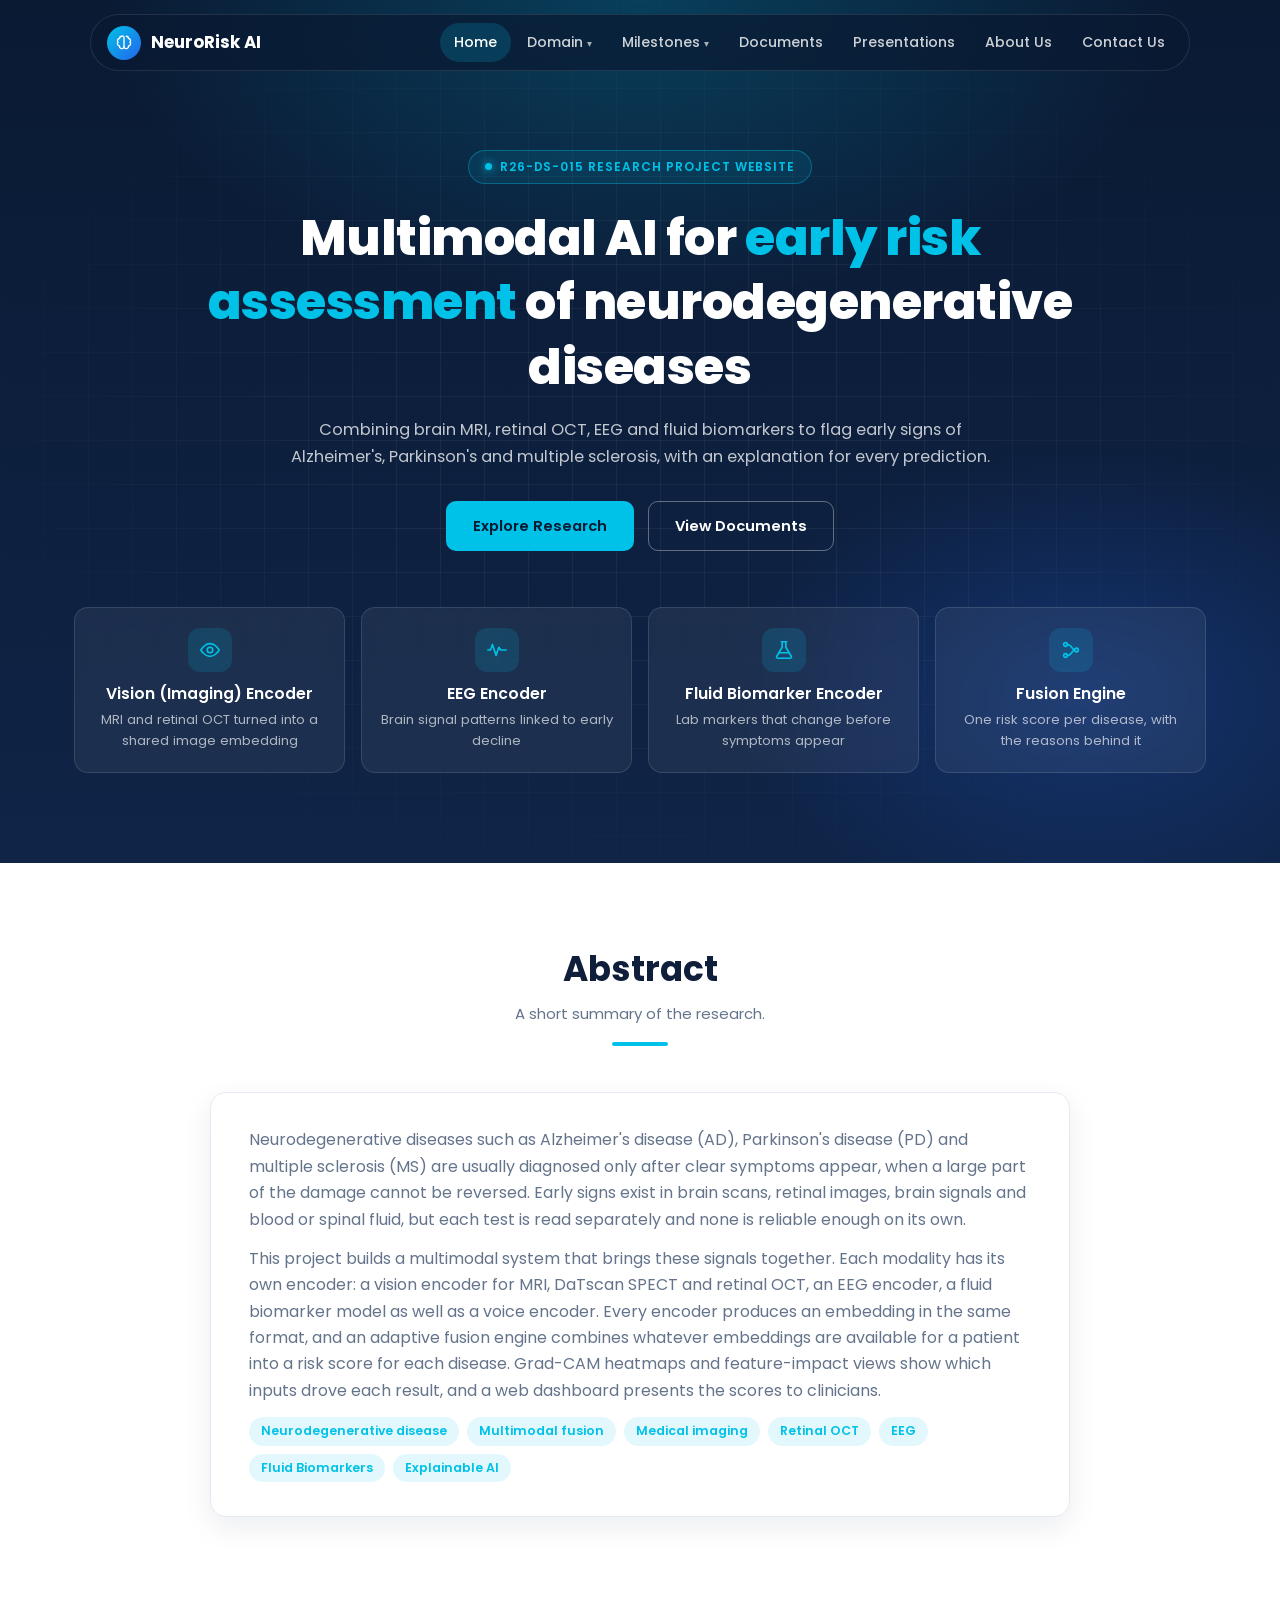
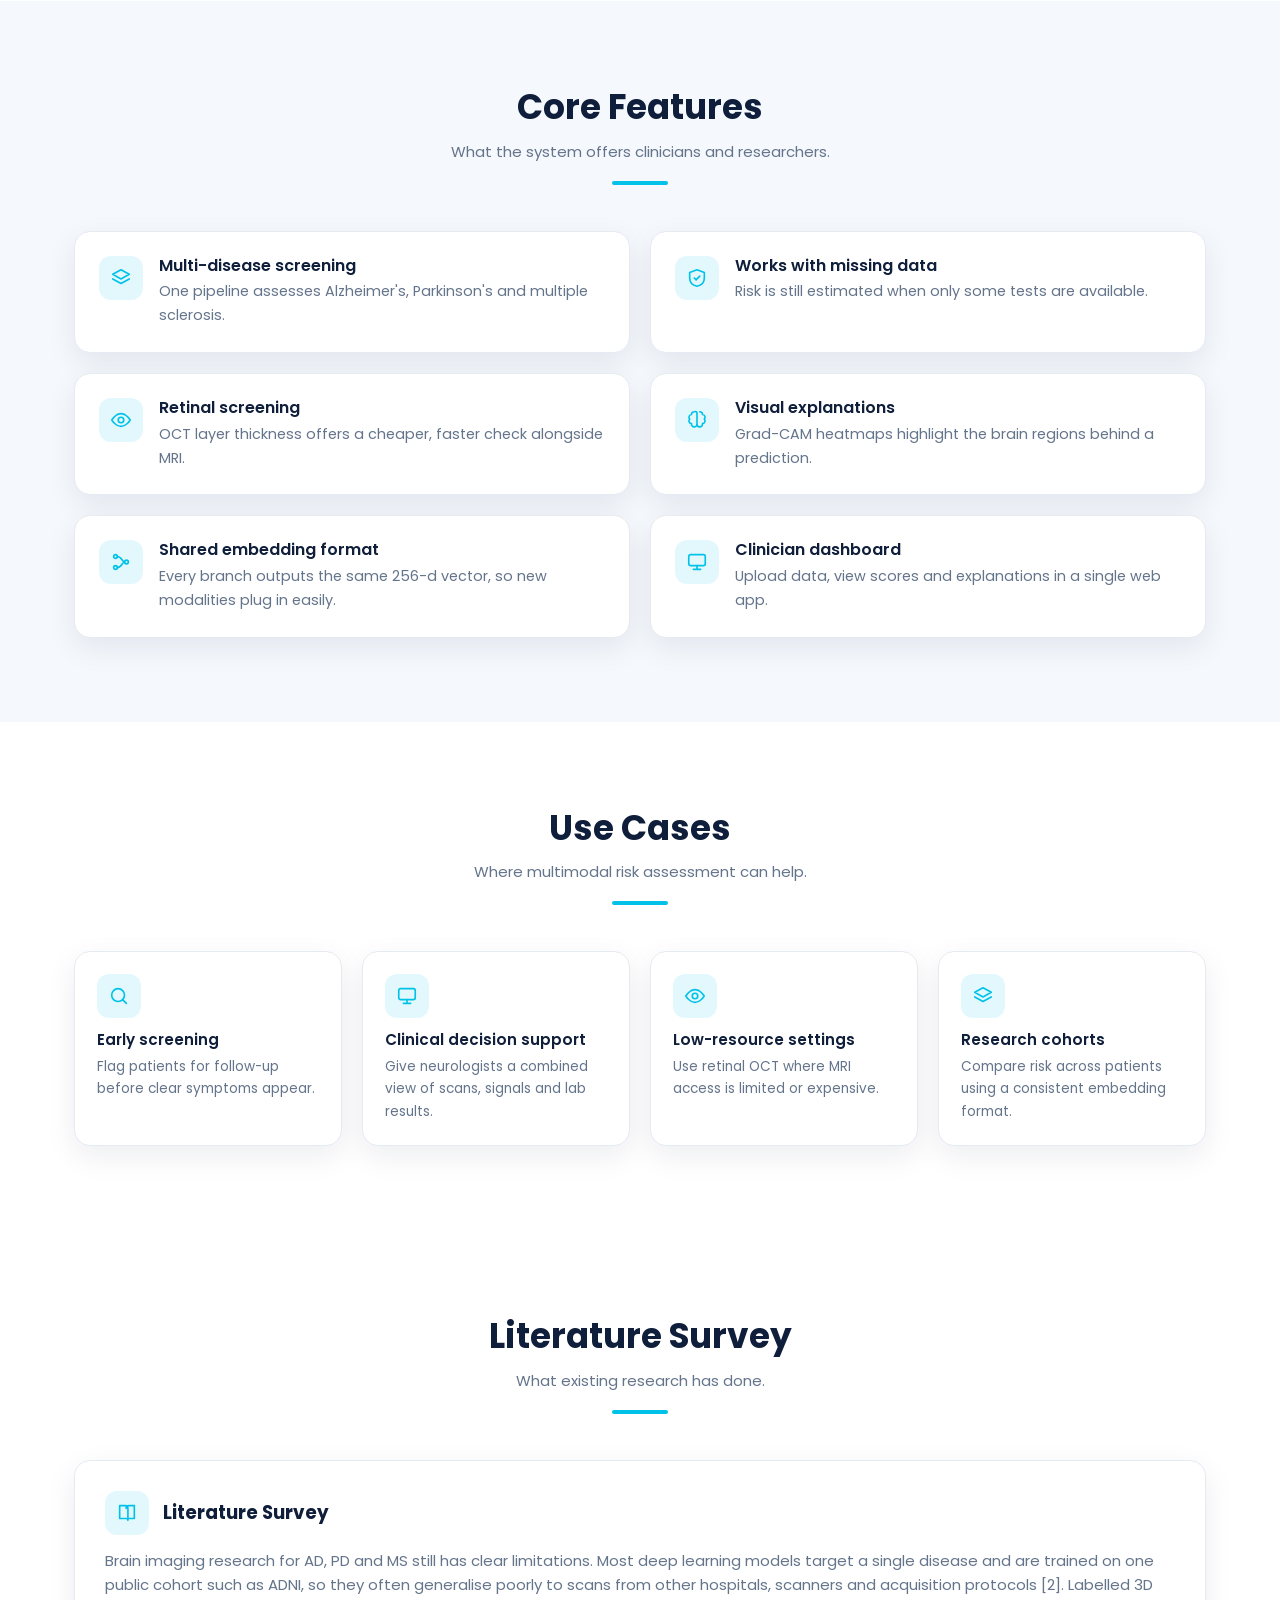
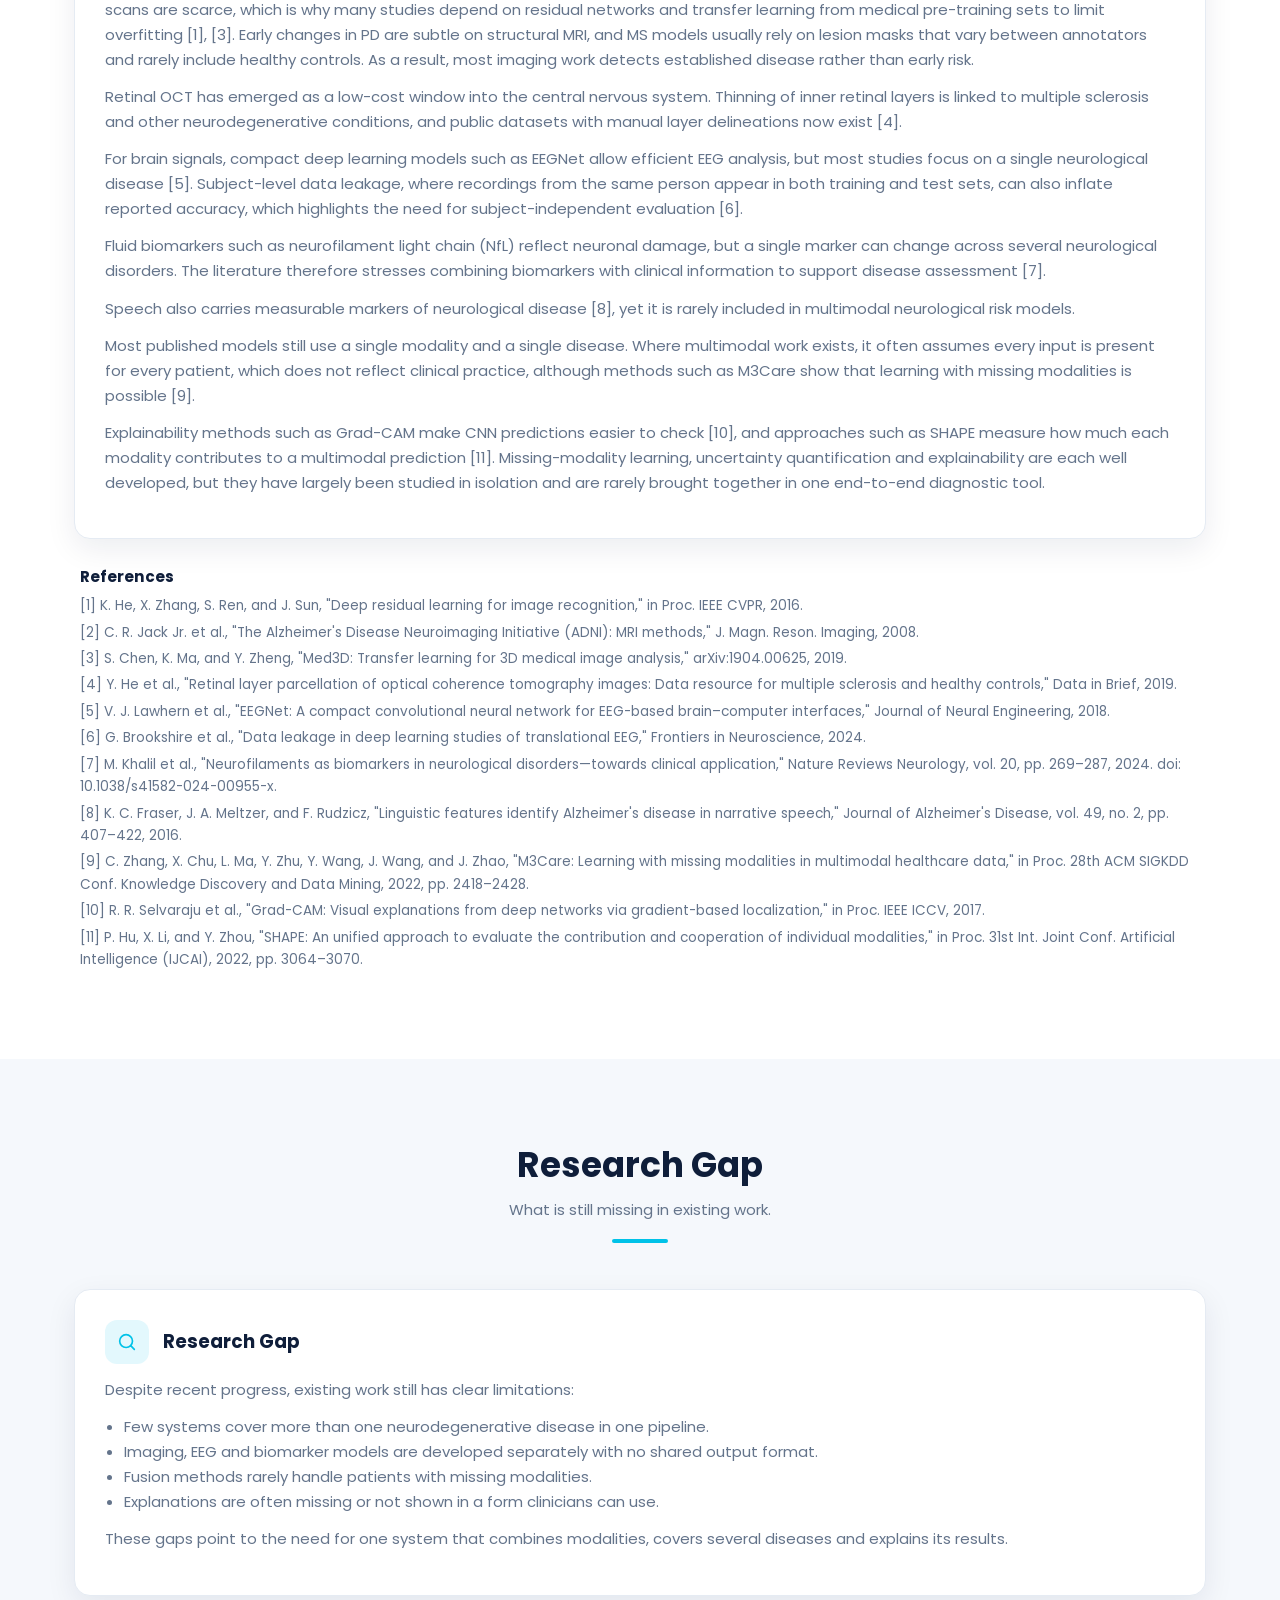
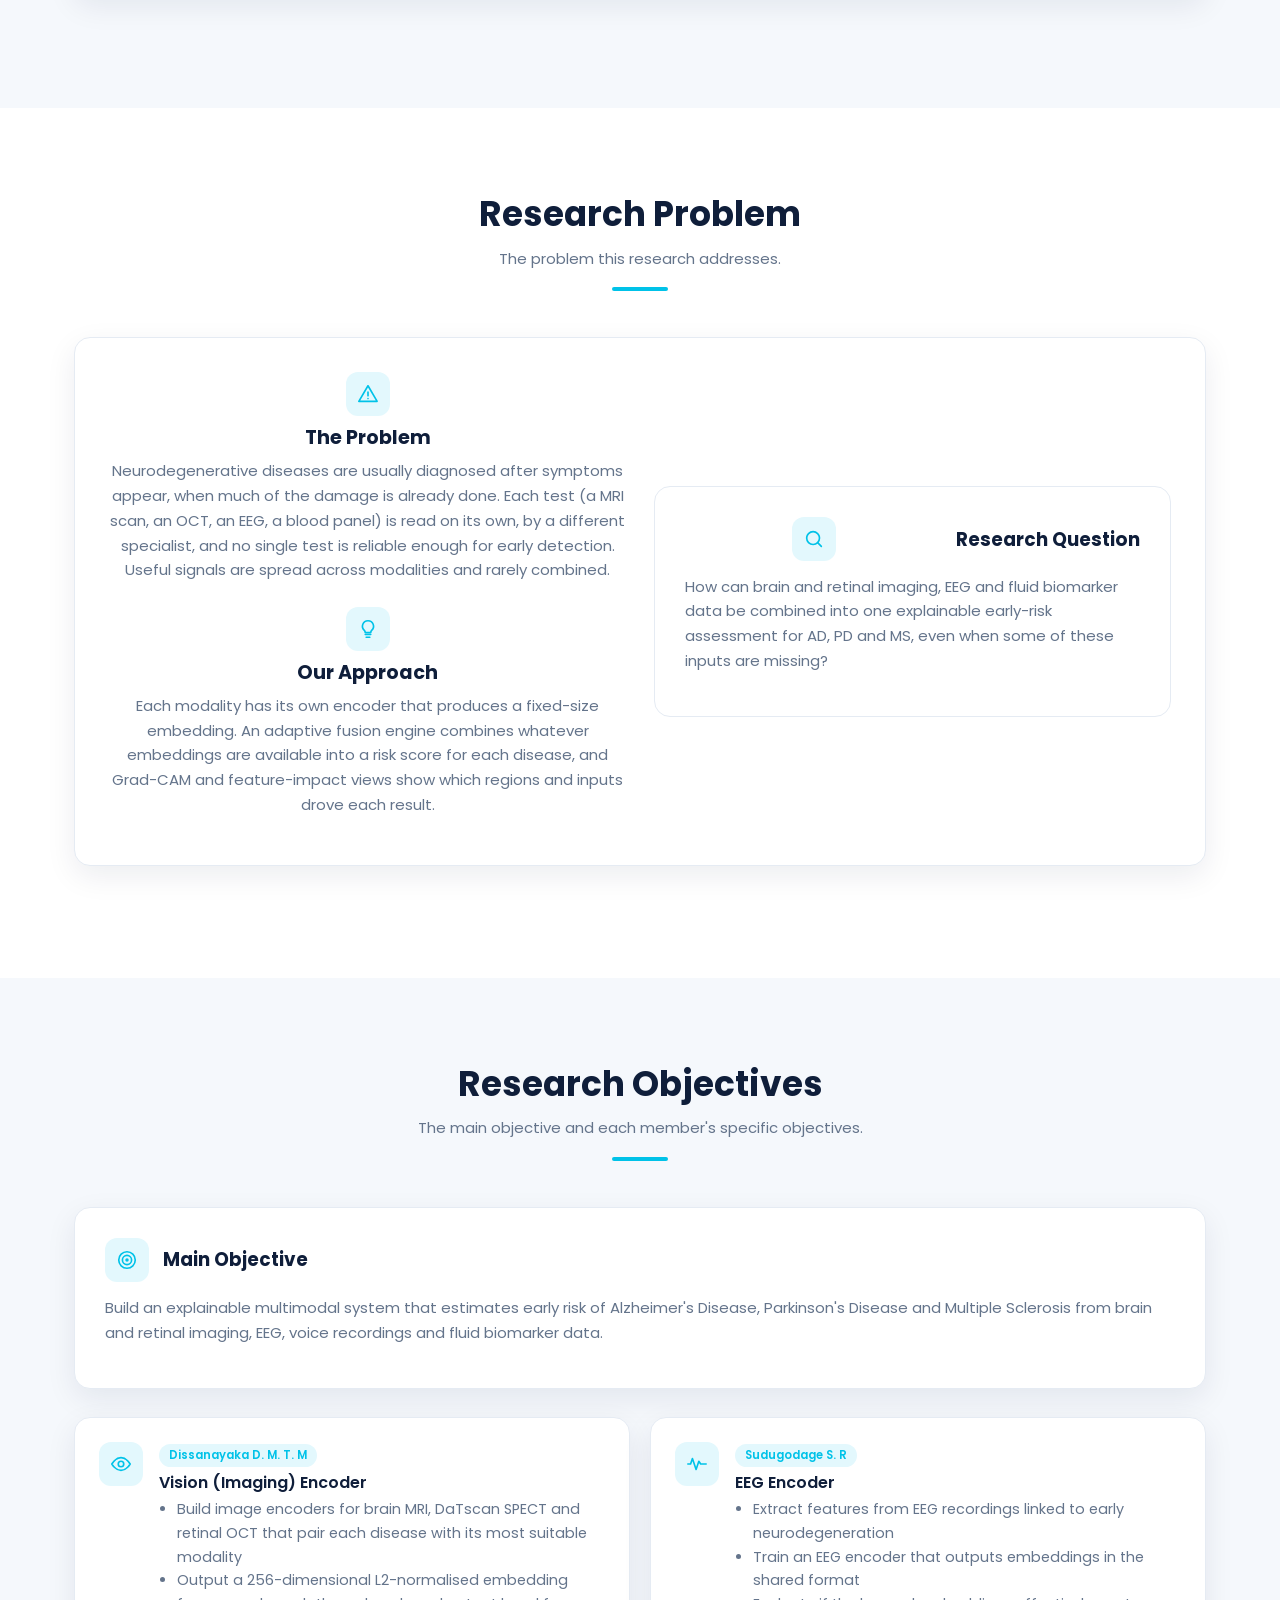
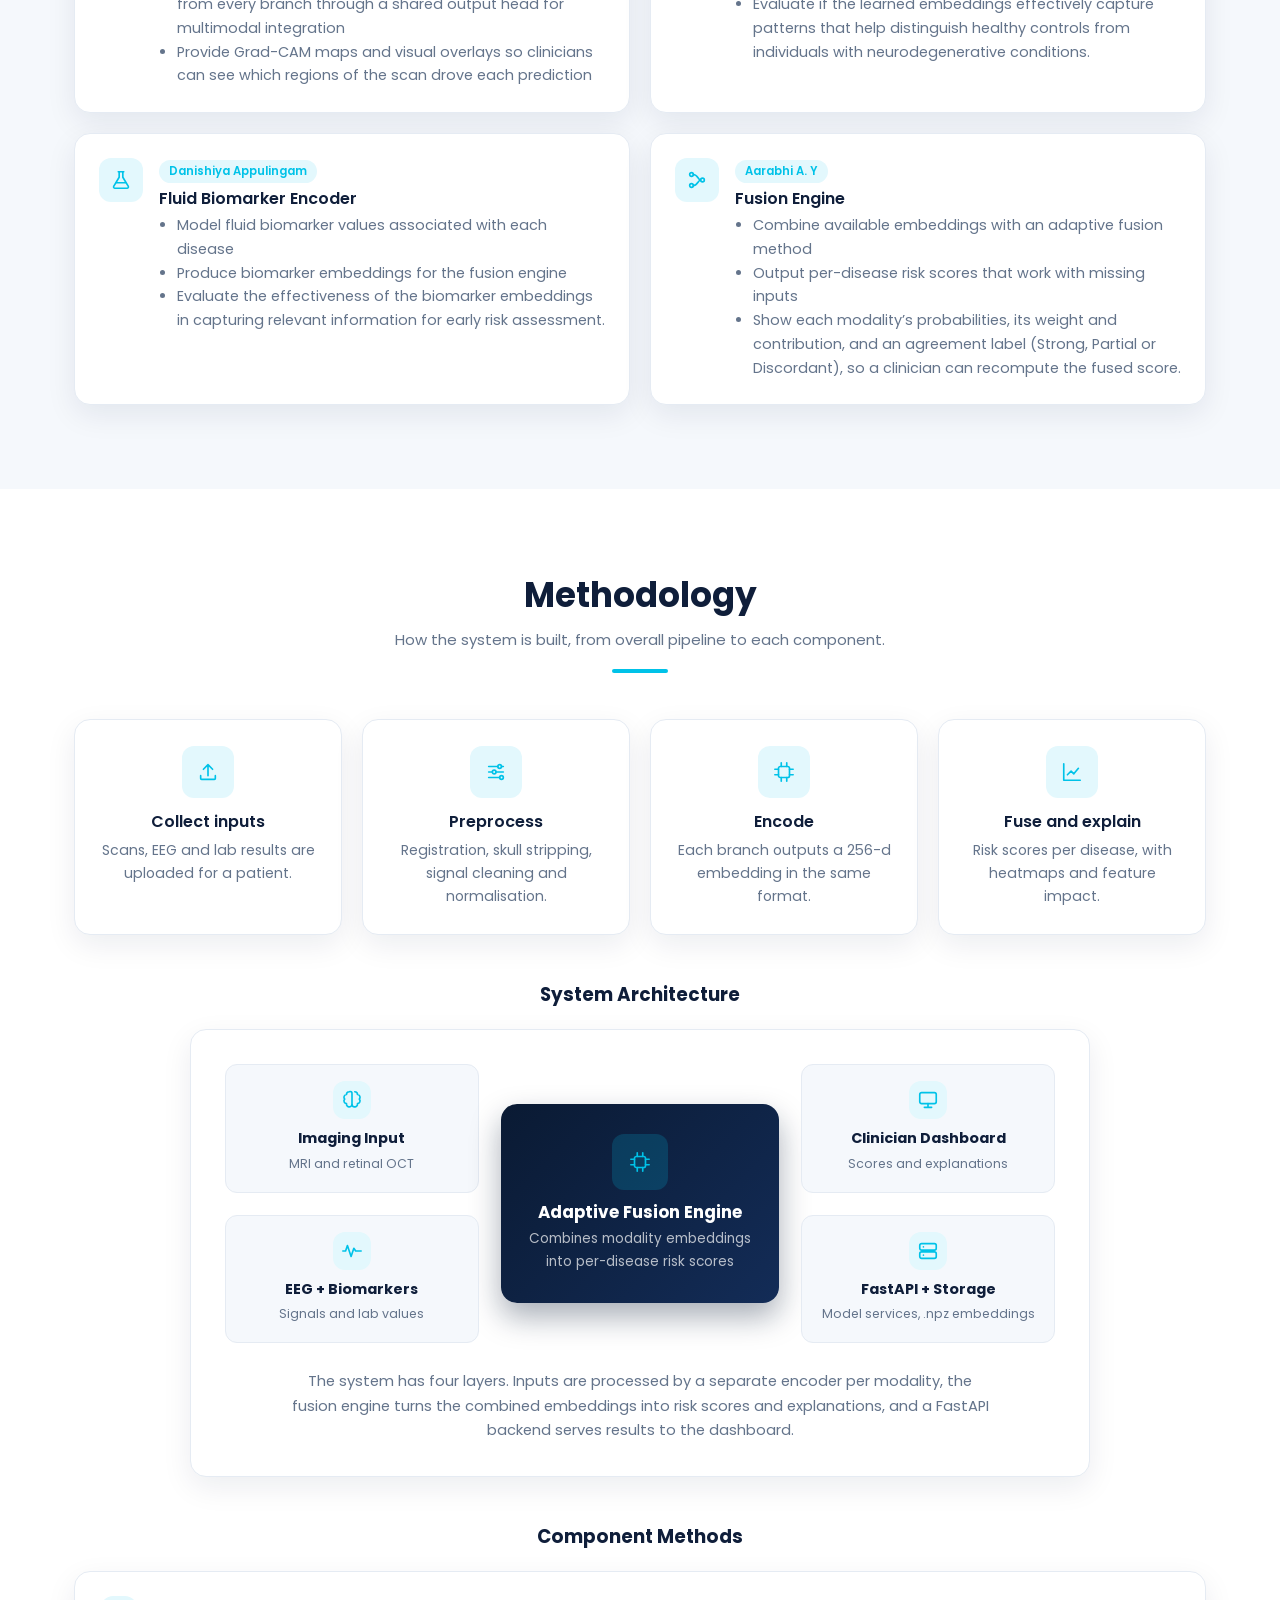
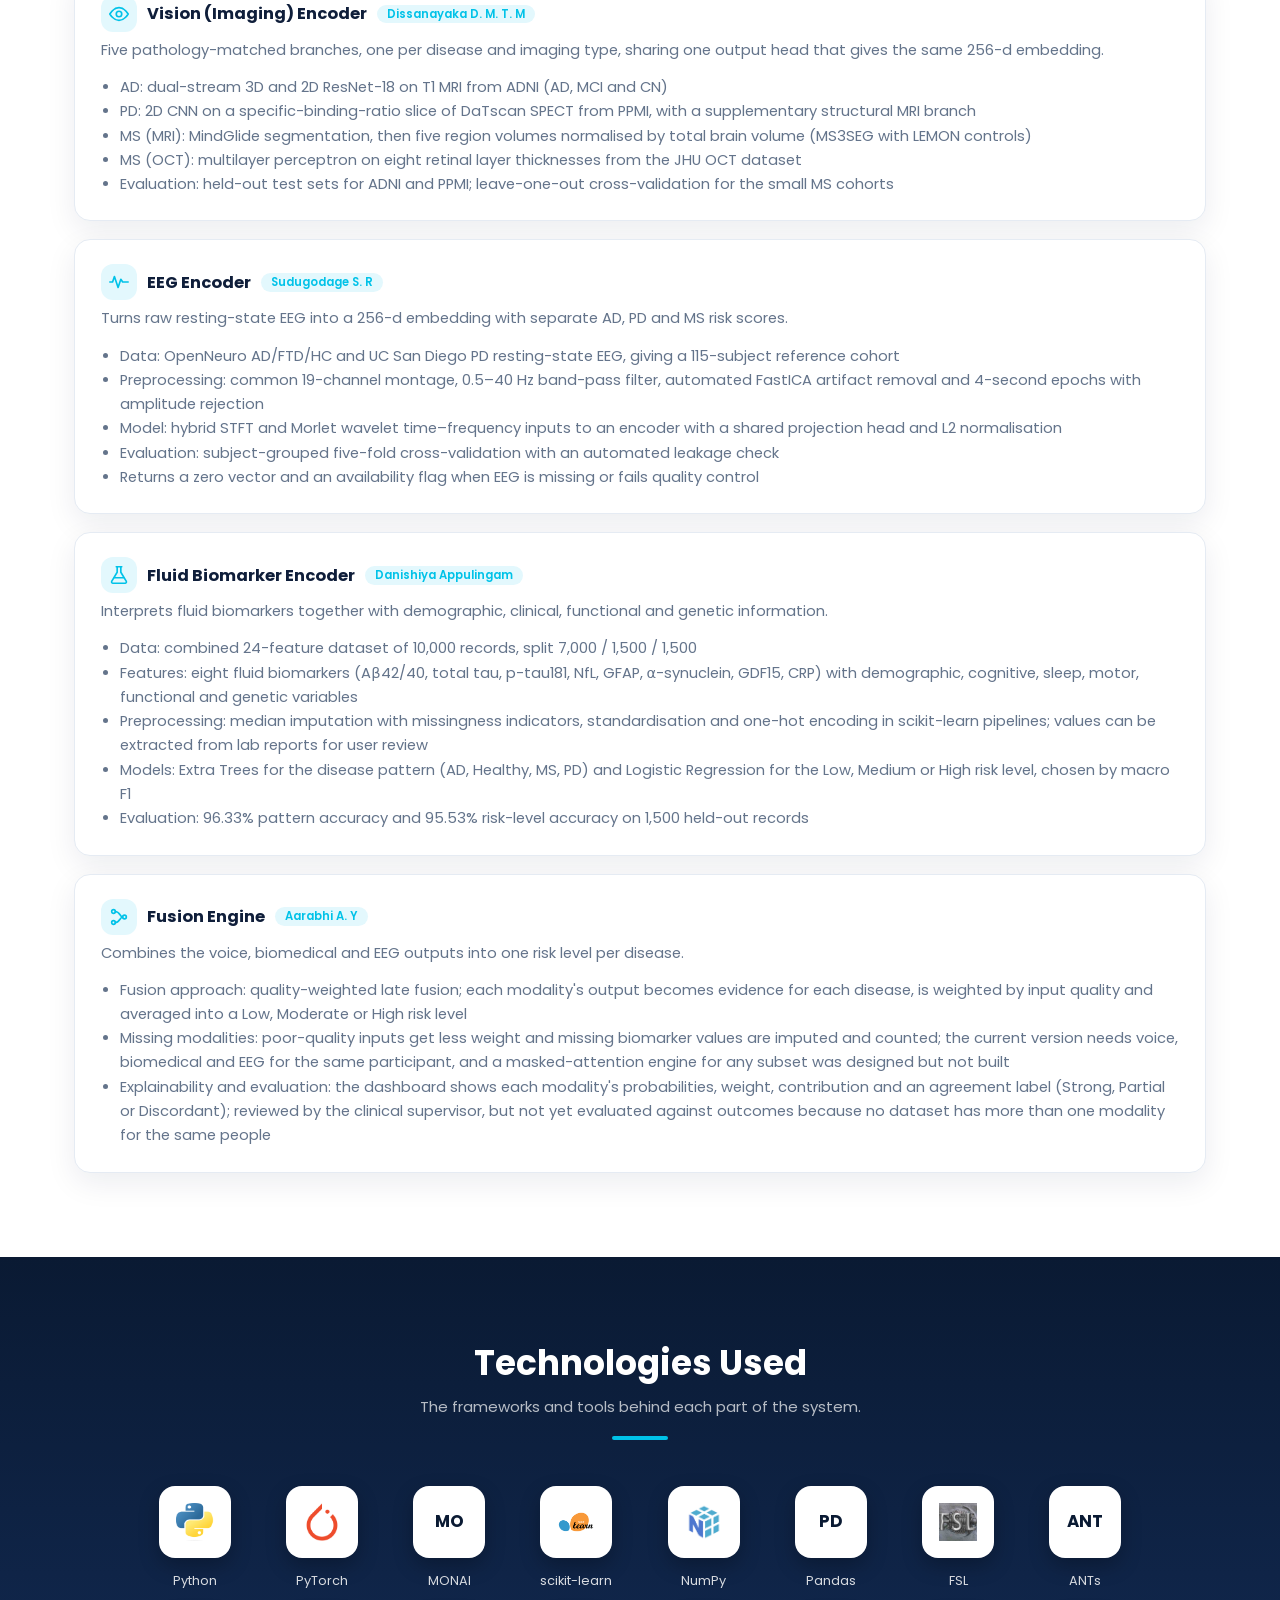
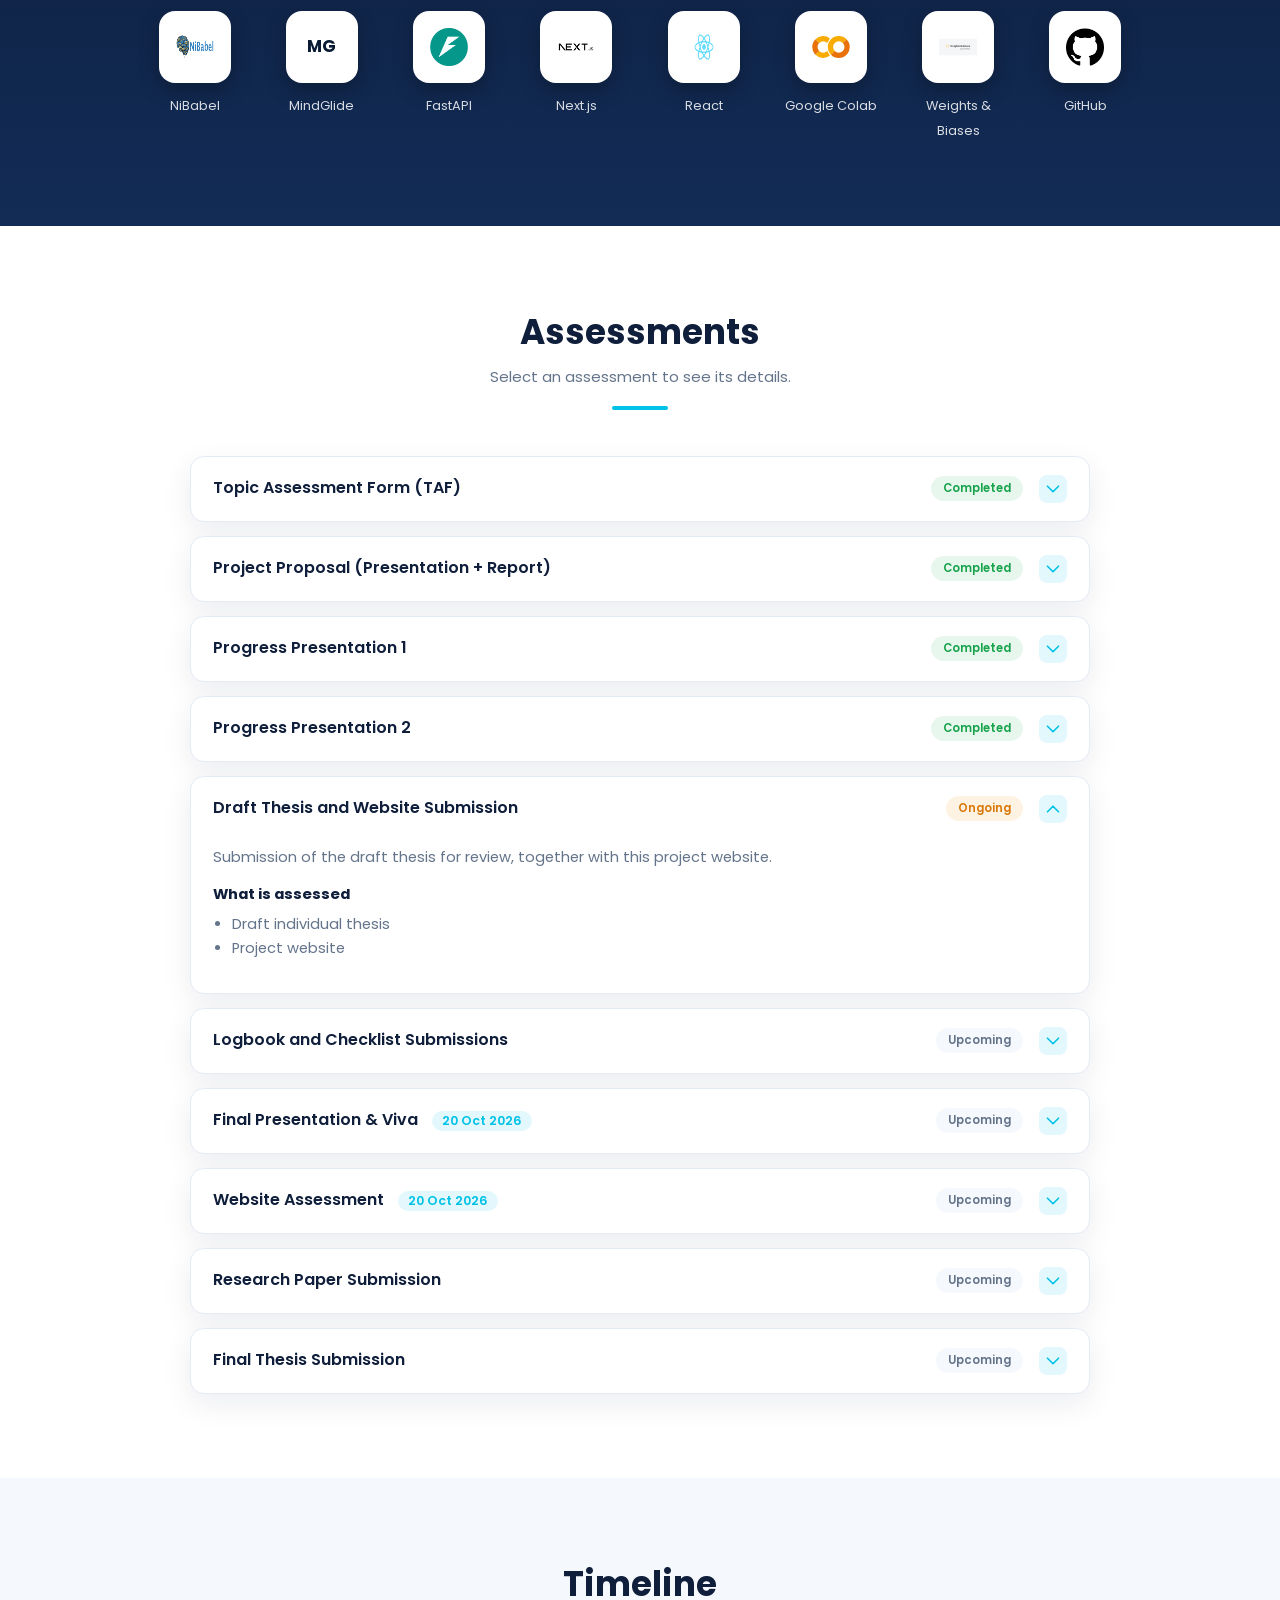
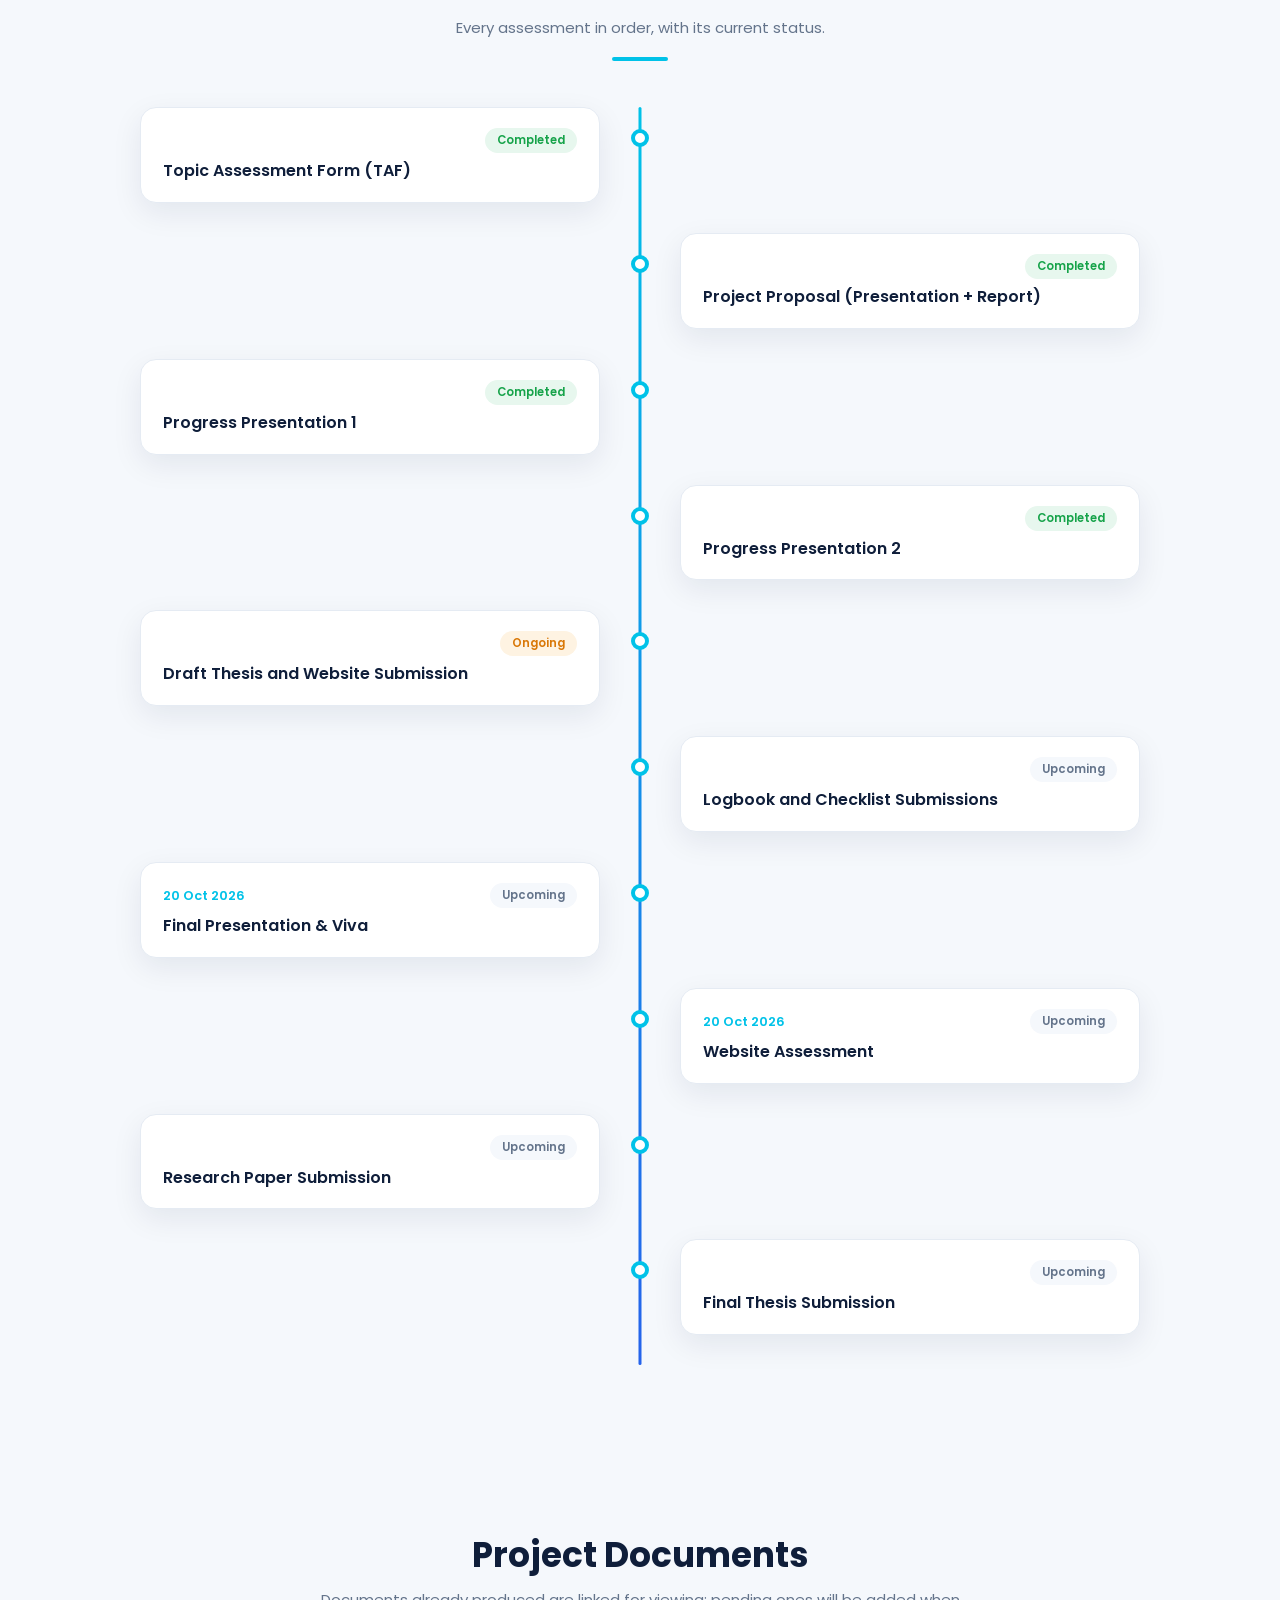
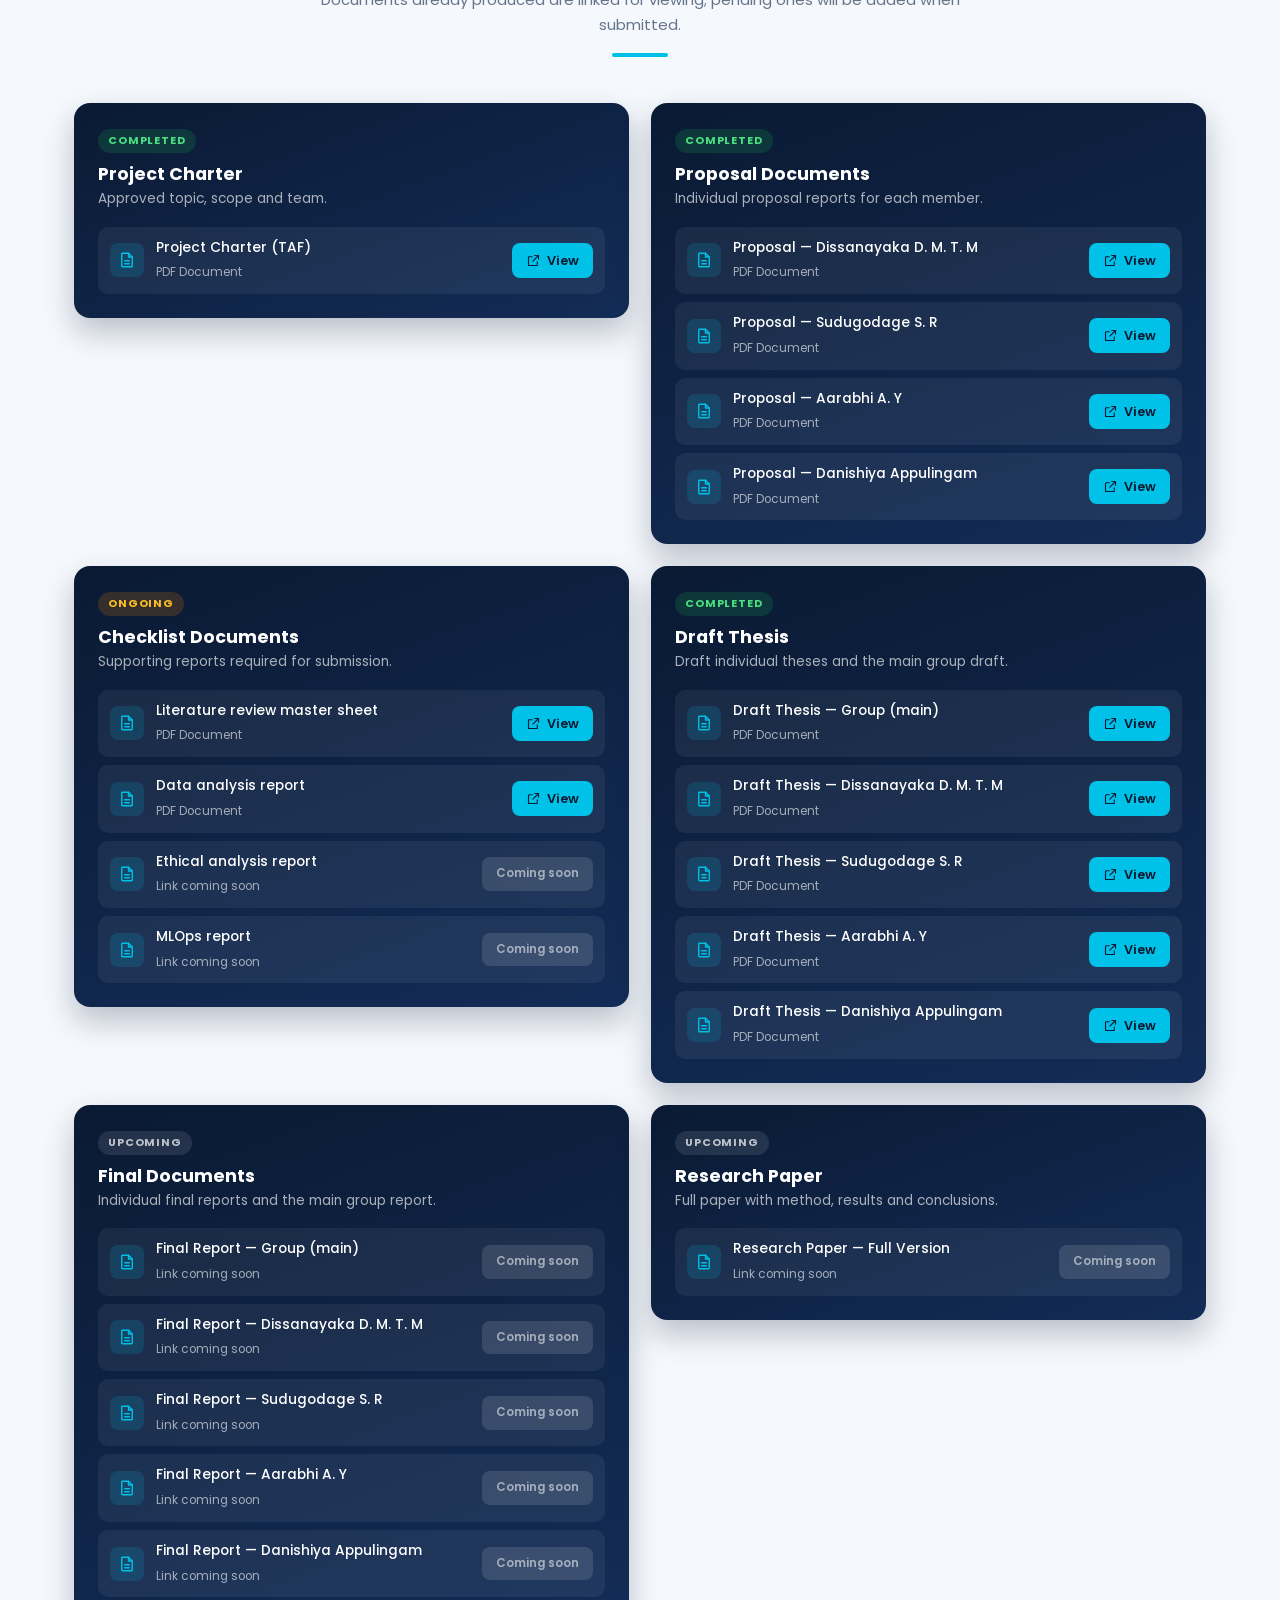
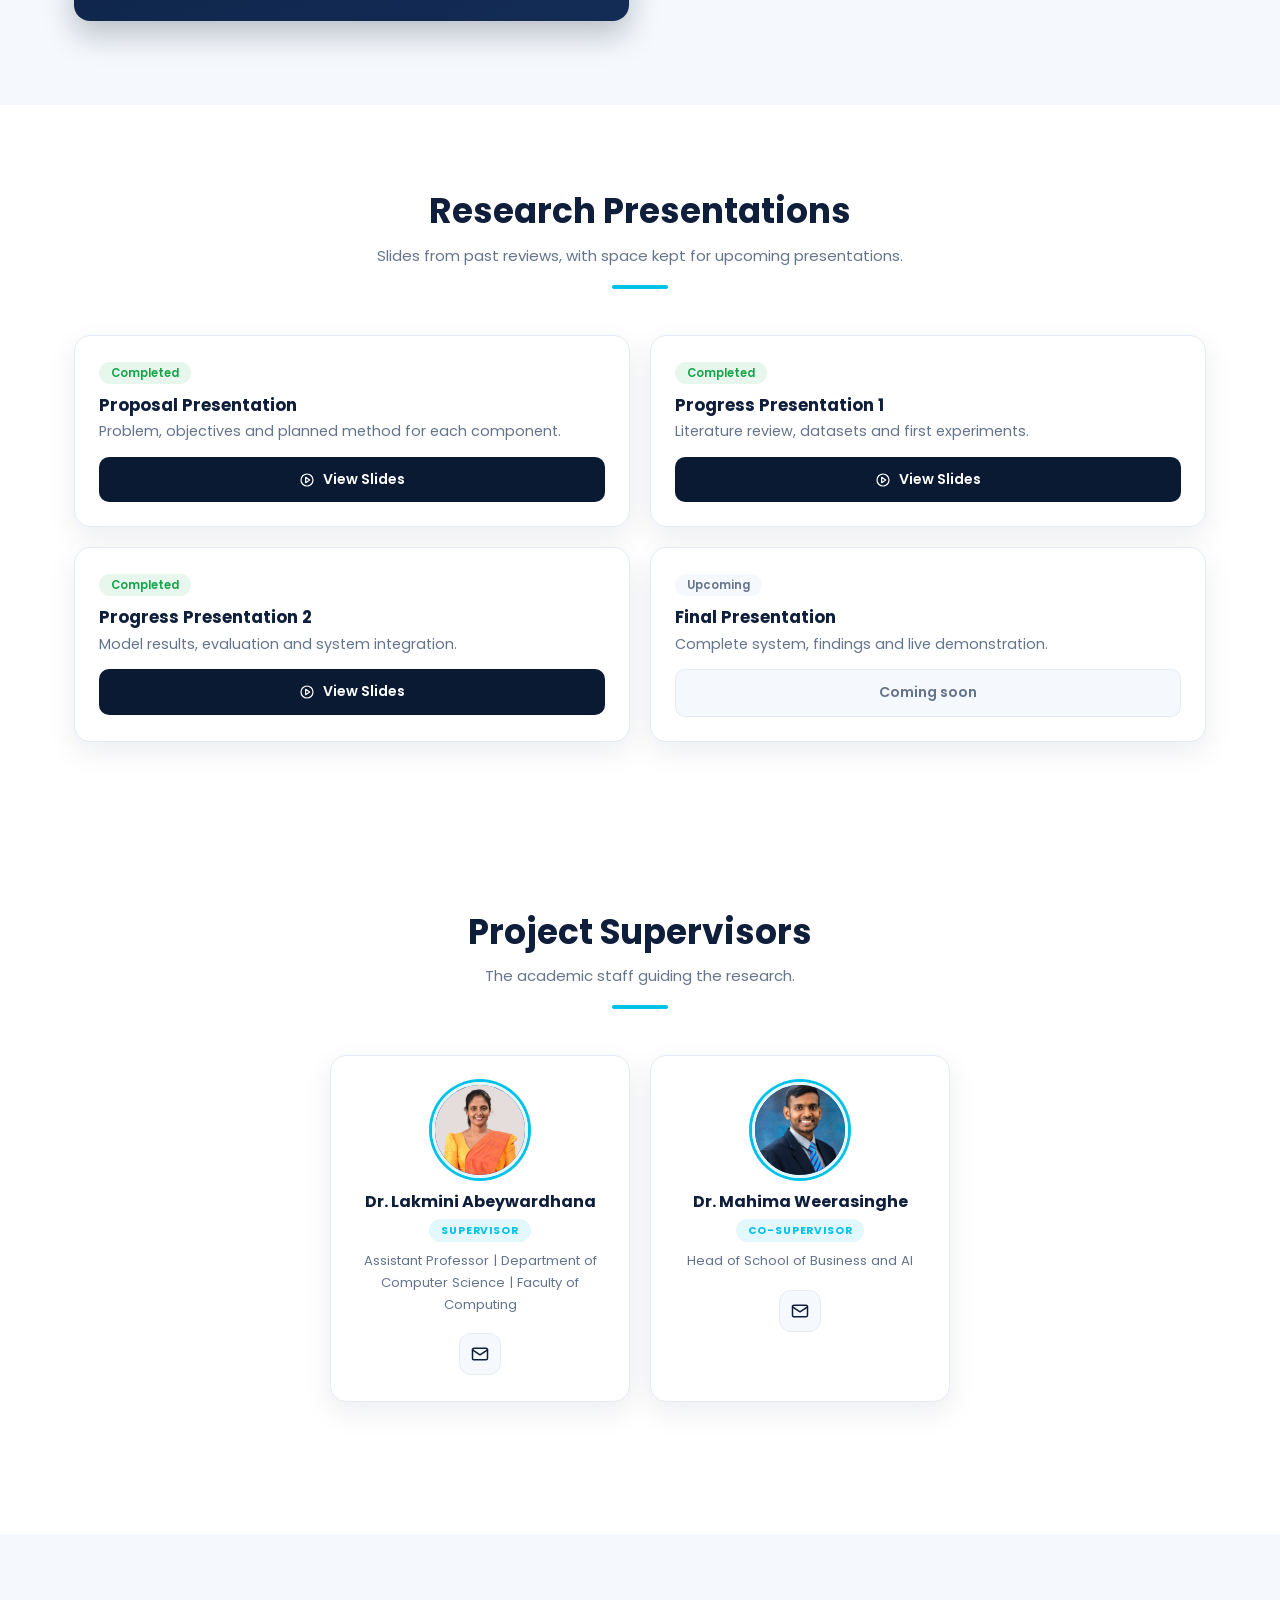
==== index.html @ 67d395d0 "NeuroRisk AI research website" ====
<!DOCTYPE html>
<html lang="en">
<head>
<meta charset="UTF-8">
<meta name="viewport" content="width=device-width, initial-scale=1, viewport-fit=cover">
<meta name="description" content="Multimodal AI for early risk assessment of neurodegenerative diseases — R26-DS-015 research project.">
<title>Home | NeuroRisk AI — R26-DS-015</title>
<link rel="preconnect" href="https://fonts.googleapis.com">
<link rel="preconnect" href="https://fonts.gstatic.com" crossorigin>
<link href="https://fonts.googleapis.com/css2?family=Poppins:wght@400;500;600;700;800&display=swap" rel="stylesheet">
<link rel="stylesheet" href="css/style.css">
</head>
<body>
<header class="nav"><div class="bar">
  <a class="logo" href="index.html"><span class="logo-badge"><svg class="ico" viewBox="0 0 24 24" aria-hidden="true"><path d="M9 3a3 3 0 0 0-3 3 3 3 0 0 0-2 5 3 3 0 0 0 2 5 3 3 0 0 0 6 1V5a2 2 0 0 0-3-2z"/><path d="M15 3a3 3 0 0 1 3 3 3 3 0 0 1 2 5 3 3 0 0 1-2 5 3 3 0 0 1-6 1"/></svg></span><span>NeuroRisk AI</span></a>
  <input type="checkbox" id="navToggle" aria-label="Toggle menu"><label for="navToggle" class="menu-btn">Menu</label>
  <ul id="navList"><li><a href="index.html" class="active" aria-current="page">Home</a></li><li class="has-dd"><a href="domain.html" aria-haspopup="true">Domain<span class="caret">▾</span></a><ul class="dropdown" aria-label="Domain"><li><a href="domain.html#literature">Literature Survey</a></li><li><a href="domain.html#gap">Research Gap</a></li><li><a href="domain.html#problem">Research Problem</a></li><li><a href="domain.html#objectives">Research Objectives</a></li><li><a href="domain.html#methodology">Methodology</a></li><li><a href="domain.html#technologies">Technologies Used</a></li></ul></li><li class="has-dd"><a href="milestones.html" aria-haspopup="true">Milestones<span class="caret">▾</span></a><ul class="dropdown" aria-label="Milestones"><li><a href="milestones.html#taf">Topic Assessment Form (TAF)</a></li><li><a href="milestones.html#proposal">Project Proposal (Presentation + Report)</a></li><li><a href="milestones.html#pp1">Progress Presentation 1</a></li><li><a href="milestones.html#pp2">Progress Presentation 2</a></li><li><a href="milestones.html#draft-thesis">Draft Thesis and Website Submission</a></li><li><a href="milestones.html#logbook">Logbook and Checklist Submissions</a></li><li><a href="milestones.html#final">Final Presentation &amp; Viva</a></li><li><a href="milestones.html#website">Website Assessment</a></li><li><a href="milestones.html#paper">Research Paper Submission</a></li><li><a href="milestones.html#final-thesis">Final Thesis Submission</a></li></ul></li><li><a href="documents.html">Documents</a></li><li><a href="presentations.html">Presentations</a></li><li><a href="about.html">About Us</a></li><li><a href="contact.html">Contact Us</a></li></ul>
</div></header>
<main>

<section class="hero" id="home"><div class="wrap">
  <span class="pill">R26-DS-015 Research Project Website</span>
  <h1>Multimodal AI for <span class="hl">early risk assessment</span> of neurodegenerative diseases</h1>
  <p class="lede">Combining brain MRI, retinal OCT, EEG and fluid biomarkers to flag early signs of Alzheimer&#x27;s, Parkinson&#x27;s and multiple sclerosis, with an explanation for every prediction.</p>
  <div class="hero-actions"><a class="btn btn-cyan" href="domain.html">Explore Research</a><a class="btn btn-outline" href="documents.html">View Documents</a></div>
  <div class="hero-cards"><div class="hero-card"><div class="ic"><svg class="ico" viewBox="0 0 24 24" aria-hidden="true"><path d="M2 12s4-7 10-7 10 7 10 7-4 7-10 7S2 12 2 12z"/><circle cx="12" cy="12" r="3"/></svg></div><h3>Vision (Imaging) Encoder</h3><p>MRI and retinal OCT turned into a shared image embedding</p></div><div class="hero-card"><div class="ic"><svg class="ico" viewBox="0 0 24 24" aria-hidden="true"><path d="M2 12h3l2-6 4 12 3-9 2 3h6"/></svg></div><h3>EEG Encoder</h3><p>Brain signal patterns linked to early decline</p></div><div class="hero-card"><div class="ic"><svg class="ico" viewBox="0 0 24 24" aria-hidden="true"><path d="M9 3h6"/><path d="M10 3v6L4 19a1.5 1.5 0 0 0 1.3 2h13.4a1.5 1.5 0 0 0 1.3-2L14 9V3"/><path d="M7 15h10"/></svg></div><h3>Fluid Biomarker Encoder</h3><p>Lab markers that change before symptoms appear</p></div><div class="hero-card"><div class="ic"><svg class="ico" viewBox="0 0 24 24" aria-hidden="true"><circle cx="6" cy="6" r="2"/><circle cx="6" cy="18" r="2"/><circle cx="18" cy="12" r="2"/><path d="M8 6c5 0 5 6 8 6M8 18c5 0 5-6 8-6"/></svg></div><h3>Fusion Engine</h3><p>One risk score per disease, with the reasons behind it</p></div></div>
</div></section>
<section class="sec " id="abstract"><div class="wrap">
<div class="sec-head"><h2>Abstract</h2><p>A short summary of the research.</p></div>
<div class="card abstract"><p>Neurodegenerative diseases such as Alzheimer&#x27;s disease (AD), Parkinson&#x27;s disease (PD) and multiple sclerosis (MS) are usually diagnosed only after clear symptoms appear, when a large part of the damage cannot be reversed. Early signs exist in brain scans, retinal images, brain signals and blood or spinal fluid, but each test is read separately and none is reliable enough on its own.</p><p>This project builds a multimodal system that brings these signals together. Each modality has its own encoder: a vision encoder for MRI, DaTscan SPECT and retinal OCT, an EEG encoder, a fluid biomarker model as well as a voice encoder. Every encoder produces an embedding in the same format, and an adaptive fusion engine combines whatever embeddings are available for a patient into a risk score for each disease. Grad-CAM heatmaps and feature-impact views show which inputs drove each result, and a web dashboard presents the scores to clinicians.</p><div class="kw"><span>Neurodegenerative disease</span><span>Multimodal fusion</span><span>Medical imaging</span><span>Retinal OCT</span><span>EEG</span><span>Fluid Biomarkers</span><span>Explainable AI</span></div></div>
</div></section><section class="sec soft"><div class="wrap">
<div class="sec-head"><h2>Core Features</h2><p>What the system offers clinicians and researchers.</p></div>
<div class="grid2"><div class="card feat"><div class="icon-box"><svg class="ico" viewBox="0 0 24 24" aria-hidden="true"><path d="m12 3 9 5-9 5-9-5 9-5z"/><path d="m3 13 9 5 9-5"/></svg></div><div><h4>Multi-disease screening</h4><p>One pipeline assesses Alzheimer&#x27;s, Parkinson&#x27;s and multiple sclerosis.</p></div></div><div class="card feat"><div class="icon-box"><svg class="ico" viewBox="0 0 24 24" aria-hidden="true"><path d="M12 3 4 6v6c0 5 3.5 8 8 9 4.5-1 8-4 8-9V6l-8-3z"/><path d="m9 12 2 2 4-4"/></svg></div><div><h4>Works with missing data</h4><p>Risk is still estimated when only some tests are available.</p></div></div><div class="card feat"><div class="icon-box"><svg class="ico" viewBox="0 0 24 24" aria-hidden="true"><path d="M2 12s4-7 10-7 10 7 10 7-4 7-10 7S2 12 2 12z"/><circle cx="12" cy="12" r="3"/></svg></div><div><h4>Retinal screening</h4><p>OCT layer thickness offers a cheaper, faster check alongside MRI.</p></div></div><div class="card feat"><div class="icon-box"><svg class="ico" viewBox="0 0 24 24" aria-hidden="true"><path d="M9 3a3 3 0 0 0-3 3 3 3 0 0 0-2 5 3 3 0 0 0 2 5 3 3 0 0 0 6 1V5a2 2 0 0 0-3-2z"/><path d="M15 3a3 3 0 0 1 3 3 3 3 0 0 1 2 5 3 3 0 0 1-2 5 3 3 0 0 1-6 1"/></svg></div><div><h4>Visual explanations</h4><p>Grad-CAM heatmaps highlight the brain regions behind a prediction.</p></div></div><div class="card feat"><div class="icon-box"><svg class="ico" viewBox="0 0 24 24" aria-hidden="true"><circle cx="6" cy="6" r="2"/><circle cx="6" cy="18" r="2"/><circle cx="18" cy="12" r="2"/><path d="M8 6c5 0 5 6 8 6M8 18c5 0 5-6 8-6"/></svg></div><div><h4>Shared embedding format</h4><p>Every branch outputs the same 256-d vector, so new modalities plug in easily.</p></div></div><div class="card feat"><div class="icon-box"><svg class="ico" viewBox="0 0 24 24" aria-hidden="true"><rect x="3" y="4" width="18" height="12" rx="2"/><path d="M8 20h8M12 16v4"/></svg></div><div><h4>Clinician dashboard</h4><p>Upload data, view scores and explanations in a single web app.</p></div></div></div>
</div></section><section class="sec "><div class="wrap">
<div class="sec-head"><h2>Use Cases</h2><p>Where multimodal risk assessment can help.</p></div>
<div class="grid4"><div class="card uc"><div class="icon-box" style="margin-bottom:12px"><svg class="ico" viewBox="0 0 24 24" aria-hidden="true"><circle cx="11" cy="11" r="7"/><path d="m20 20-4-4"/></svg></div><h4>Early screening</h4><p>Flag patients for follow-up before clear symptoms appear.</p></div><div class="card uc"><div class="icon-box" style="margin-bottom:12px"><svg class="ico" viewBox="0 0 24 24" aria-hidden="true"><rect x="3" y="4" width="18" height="12" rx="2"/><path d="M8 20h8M12 16v4"/></svg></div><h4>Clinical decision support</h4><p>Give neurologists a combined view of scans, signals and lab results.</p></div><div class="card uc"><div class="icon-box" style="margin-bottom:12px"><svg class="ico" viewBox="0 0 24 24" aria-hidden="true"><path d="M2 12s4-7 10-7 10 7 10 7-4 7-10 7S2 12 2 12z"/><circle cx="12" cy="12" r="3"/></svg></div><h4>Low-resource settings</h4><p>Use retinal OCT where MRI access is limited or expensive.</p></div><div class="card uc"><div class="icon-box" style="margin-bottom:12px"><svg class="ico" viewBox="0 0 24 24" aria-hidden="true"><path d="m12 3 9 5-9 5-9-5 9-5z"/><path d="m3 13 9 5 9-5"/></svg></div><h4>Research cohorts</h4><p>Compare risk across patients using a consistent embedding format.</p></div></div>
</div></section><section class="sec " id="literature"><div class="wrap">
<div class="sec-head"><h2>Literature Survey</h2><p>What existing research has done.</p></div>
<div class="card block-card"><div class="bh"><div class="icon-box"><svg class="ico" viewBox="0 0 24 24" aria-hidden="true"><path d="M4 4h6a3 3 0 0 1 3 3v13a2 2 0 0 0-2-2H4z"/><path d="M20 4h-6a3 3 0 0 0-3 3"/><path d="M20 4v14h-7"/></svg></div><h3>Literature Survey</h3></div><p>Brain imaging research for AD, PD and MS still has clear limitations. Most deep learning models target a single disease and are trained on one public cohort such as ADNI, so they often generalise poorly to scans from other hospitals, scanners and acquisition protocols [2]. Labelled 3D scans are scarce, which is why many studies depend on residual networks and transfer learning from medical pre-training sets to limit overfitting [1], [3]. Early changes in PD are subtle on structural MRI, and MS models usually rely on lesion masks that vary between annotators and rarely include healthy controls. As a result, most imaging work detects established disease rather than early risk.</p><p>Retinal OCT has emerged as a low-cost window into the central nervous system. Thinning of inner retinal layers is linked to multiple sclerosis and other neurodegenerative conditions, and public datasets with manual layer delineations now exist [4].</p><p>For brain signals, compact deep learning models such as EEGNet allow efficient EEG analysis, but most studies focus on a single neurological disease [5]. Subject-level data leakage, where recordings from the same person appear in both training and test sets, can also inflate reported accuracy, which highlights the need for subject-independent evaluation [6].</p><p>Fluid biomarkers such as neurofilament light chain (NfL) reflect neuronal damage, but a single marker can change across several neurological disorders. The literature therefore stresses combining biomarkers with clinical information to support disease assessment [7].</p><p>Speech also carries measurable markers of neurological disease [8], yet it is rarely included in multimodal neurological risk models.</p><p>Most published models still use a single modality and a single disease. Where multimodal work exists, it often assumes every input is present for every patient, which does not reflect clinical practice, although methods such as M3Care show that learning with missing modalities is possible [9].</p><p>Explainability methods such as Grad-CAM make CNN predictions easier to check [10], and approaches such as SHAPE measure how much each modality contributes to a multimodal prediction [11]. Missing-modality learning, uncertainty quantification and explainability are each well developed, but they have largely been studied in isolation and are rarely brought together in one end-to-end diagnostic tool.</p></div><div class="refs"><h4>References</h4><p>[1] K. He, X. Zhang, S. Ren, and J. Sun, &quot;Deep residual learning for image recognition,&quot; in Proc. IEEE CVPR, 2016.</p><p>[2] C. R. Jack Jr. et al., &quot;The Alzheimer&#x27;s Disease Neuroimaging Initiative (ADNI): MRI methods,&quot; J. Magn. Reson. Imaging, 2008.</p><p>[3] S. Chen, K. Ma, and Y. Zheng, &quot;Med3D: Transfer learning for 3D medical image analysis,&quot; arXiv:1904.00625, 2019.</p><p>[4] Y. He et al., &quot;Retinal layer parcellation of optical coherence tomography images: Data resource for multiple sclerosis and healthy controls,&quot; Data in Brief, 2019.</p><p>[5] V. J. Lawhern et al., &quot;EEGNet: A compact convolutional neural network for EEG-based brain–computer interfaces,&quot; Journal of Neural Engineering, 2018.</p><p>[6] G. Brookshire et al., &quot;Data leakage in deep learning studies of translational EEG,&quot; Frontiers in Neuroscience, 2024.</p><p>[7] M. Khalil et al., &quot;Neurofilaments as biomarkers in neurological disorders—towards clinical application,&quot; Nature Reviews Neurology, vol. 20, pp. 269–287, 2024. doi: 10.1038/s41582-024-00955-x.</p><p>[8] K. C. Fraser, J. A. Meltzer, and F. Rudzicz, &quot;Linguistic features identify Alzheimer&#x27;s disease in narrative speech,&quot; Journal of Alzheimer&#x27;s Disease, vol. 49, no. 2, pp. 407–422, 2016.</p><p>[9] C. Zhang, X. Chu, L. Ma, Y. Zhu, Y. Wang, J. Wang, and J. Zhao, &quot;M3Care: Learning with missing modalities in multimodal healthcare data,&quot; in Proc. 28th ACM SIGKDD Conf. Knowledge Discovery and Data Mining, 2022, pp. 2418–2428.</p><p>[10] R. R. Selvaraju et al., &quot;Grad-CAM: Visual explanations from deep networks via gradient-based localization,&quot; in Proc. IEEE ICCV, 2017.</p><p>[11] P. Hu, X. Li, and Y. Zhou, &quot;SHAPE: An unified approach to evaluate the contribution and cooperation of individual modalities,&quot; in Proc. 31st Int. Joint Conf. Artificial Intelligence (IJCAI), 2022, pp. 3064–3070.</p></div>
</div></section><section class="sec soft" id="gap"><div class="wrap">
<div class="sec-head"><h2>Research Gap</h2><p>What is still missing in existing work.</p></div>
<div class="card block-card"><div class="bh"><div class="icon-box"><svg class="ico" viewBox="0 0 24 24" aria-hidden="true"><circle cx="11" cy="11" r="7"/><path d="m20 20-4-4"/></svg></div><h3>Research Gap</h3></div><p>Despite recent progress, existing work still has clear limitations:</p><ul><li>Few systems cover more than one neurodegenerative disease in one pipeline.</li><li>Imaging, EEG and biomarker models are developed separately with no shared output format.</li><li>Fusion methods rarely handle patients with missing modalities.</li><li>Explanations are often missing or not shown in a form clinicians can use.</li></ul><p>These gaps point to the need for one system that combines modalities, covers several diseases and explains its results.</p></div>
</div></section><section class="sec " id="problem"><div class="wrap">
<div class="sec-head"><h2>Research Problem</h2><p>The problem this research addresses.</p></div>
<div class="card ps"><div class="txt"><div><div class="icon-box"><svg class="ico" viewBox="0 0 24 24" aria-hidden="true"><path d="M12 3 2 20h20L12 3z"/><path d="M12 10v4M12 17h0"/></svg></div><h3>The Problem</h3><p>Neurodegenerative diseases are usually diagnosed after symptoms appear, when much of the damage is already done. Each test (a MRI scan, an OCT, an EEG, a blood panel) is read on its own, by a different specialist, and no single test is reliable enough for early detection. Useful signals are spread across modalities and rarely combined.</p></div><div><div class="icon-box"><svg class="ico" viewBox="0 0 24 24" aria-hidden="true"><path d="M9 18h6M10 21h4"/><path d="M12 3a6 6 0 0 0-4 10.5c.7.7 1 1.5 1 2.5h6c0-1 .3-1.8 1-2.5A6 6 0 0 0 12 3z"/></svg></div><h3>Our Approach</h3><p>Each modality has its own encoder that produces a fixed-size embedding. An adaptive fusion engine combines whatever embeddings are available into a risk score for each disease, and Grad-CAM and feature-impact views show which regions and inputs drove each result.</p></div></div><div class="card block-card" style="box-shadow:none;margin:0"><div class="bh"><div class="icon-box"><svg class="ico" viewBox="0 0 24 24" aria-hidden="true"><circle cx="11" cy="11" r="7"/><path d="m20 20-4-4"/></svg></div><h3>Research Question</h3></div><p>How can brain and retinal imaging, EEG and fluid biomarker data be combined into one explainable early-risk assessment for AD, PD and MS, even when some of these inputs are missing?</p></div></div>
</div></section><section class="sec soft" id="objectives"><div class="wrap">
<div class="sec-head"><h2>Research Objectives</h2><p>The main objective and each member&#x27;s specific objectives.</p></div>
<div class="card block-card"><div class="bh"><div class="icon-box"><svg class="ico" viewBox="0 0 24 24" aria-hidden="true"><circle cx="12" cy="12" r="9"/><circle cx="12" cy="12" r="5"/><circle cx="12" cy="12" r="1"/></svg></div><h3>Main Objective</h3></div><p>Build an explainable multimodal system that estimates early risk of Alzheimer&#x27;s Disease, Parkinson&#x27;s Disease and Multiple Sclerosis from brain and retinal imaging, EEG, voice recordings and fluid biomarker data.</p></div><div class="grid2"><div class="card feat"><div class="icon-box"><svg class="ico" viewBox="0 0 24 24" aria-hidden="true"><path d="M2 12s4-7 10-7 10 7 10 7-4 7-10 7S2 12 2 12z"/><circle cx="12" cy="12" r="3"/></svg></div><div><span class="who">Dissanayaka D. M. T. M</span><h4>Vision (Imaging) Encoder</h4><ul><li>Build image encoders for brain MRI, DaTscan SPECT and retinal OCT that pair each disease with its most suitable modality</li><li>Output a 256-dimensional L2-normalised embedding from every branch through a shared output head for multimodal integration</li><li>Provide Grad-CAM maps and visual overlays so clinicians can see which regions of the scan drove each prediction</li></ul></div></div><div class="card feat"><div class="icon-box"><svg class="ico" viewBox="0 0 24 24" aria-hidden="true"><path d="M2 12h3l2-6 4 12 3-9 2 3h6"/></svg></div><div><span class="who">Sudugodage S. R</span><h4>EEG Encoder</h4><ul><li>Extract features from EEG recordings linked to early neurodegeneration</li><li>Train an EEG encoder that outputs embeddings in the shared format</li><li>Evaluate if the learned embeddings effectively capture patterns that help distinguish healthy controls from individuals with neurodegenerative conditions.</li></ul></div></div><div class="card feat"><div class="icon-box"><svg class="ico" viewBox="0 0 24 24" aria-hidden="true"><path d="M9 3h6"/><path d="M10 3v6L4 19a1.5 1.5 0 0 0 1.3 2h13.4a1.5 1.5 0 0 0 1.3-2L14 9V3"/><path d="M7 15h10"/></svg></div><div><span class="who">Danishiya Appulingam</span><h4>Fluid Biomarker Encoder</h4><ul><li>Model fluid biomarker values associated with each disease</li><li>Produce biomarker embeddings for the fusion engine</li><li>Evaluate the effectiveness of the biomarker embeddings in capturing relevant information for early risk assessment.</li></ul></div></div><div class="card feat"><div class="icon-box"><svg class="ico" viewBox="0 0 24 24" aria-hidden="true"><circle cx="6" cy="6" r="2"/><circle cx="6" cy="18" r="2"/><circle cx="18" cy="12" r="2"/><path d="M8 6c5 0 5 6 8 6M8 18c5 0 5-6 8-6"/></svg></div><div><span class="who">Aarabhi A. Y</span><h4>Fusion Engine</h4><ul><li>Combine available embeddings with an adaptive fusion method</li><li>Output per-disease risk scores that work with missing inputs</li><li>Show each modality’s probabilities, its weight and contribution, and an agreement label (Strong, Partial or Discordant), so a clinician can recompute the fused score.</li></ul></div></div></div>
</div></section><section class="sec " id="methodology"><div class="wrap">
<div class="sec-head"><h2>Methodology</h2><p>How the system is built, from overall pipeline to each component.</p></div>
<div class="grid4"><div class="card step"><div class="icon-box"><svg class="ico" viewBox="0 0 24 24" aria-hidden="true"><path d="M12 16V4M7 9l5-5 5 5"/><path d="M4 16v3a1 1 0 0 0 1 1h14a1 1 0 0 0 1-1v-3"/></svg></div><h4>Collect inputs</h4><p>Scans, EEG and lab results are uploaded for a patient.</p></div><div class="card step"><div class="icon-box"><svg class="ico" viewBox="0 0 24 24" aria-hidden="true"><path d="M4 6h10M18 6h2M4 12h4M12 12h8M4 18h12"/><circle cx="16" cy="6" r="2"/><circle cx="10" cy="12" r="2"/><circle cx="18" cy="18" r="2"/></svg></div><h4>Preprocess</h4><p>Registration, skull stripping, signal cleaning and normalisation.</p></div><div class="card step"><div class="icon-box"><svg class="ico" viewBox="0 0 24 24" aria-hidden="true"><rect x="6" y="6" width="12" height="12" rx="2"/><path d="M9 2v4M15 2v4M9 18v4M15 18v4M2 9h4M2 15h4M18 9h4M18 15h4"/></svg></div><h4>Encode</h4><p>Each branch outputs a 256-d embedding in the same format.</p></div><div class="card step"><div class="icon-box"><svg class="ico" viewBox="0 0 24 24" aria-hidden="true"><path d="M3 3v18h18"/><path d="M7 15l4-4 3 3 5-6"/></svg></div><h4>Fuse and explain</h4><p>Risk scores per disease, with heatmaps and feature impact.</p></div></div><h3 class="people-title" style="margin-top:48px">System Architecture</h3><div class="card arch"><div class="arch-grid"><div class="node"><div class="icon-box"><svg class="ico" viewBox="0 0 24 24" aria-hidden="true"><path d="M9 3a3 3 0 0 0-3 3 3 3 0 0 0-2 5 3 3 0 0 0 2 5 3 3 0 0 0 6 1V5a2 2 0 0 0-3-2z"/><path d="M15 3a3 3 0 0 1 3 3 3 3 0 0 1 2 5 3 3 0 0 1-2 5 3 3 0 0 1-6 1"/></svg></div><strong>Imaging Input</strong><span>MRI and retinal OCT</span></div><div class="engine"><div class="icon-box"><svg class="ico" viewBox="0 0 24 24" aria-hidden="true"><rect x="6" y="6" width="12" height="12" rx="2"/><path d="M9 2v4M15 2v4M9 18v4M15 18v4M2 9h4M2 15h4M18 9h4M18 15h4"/></svg></div><h5>Adaptive Fusion Engine</h5><p>Combines modality embeddings into per-disease risk scores</p></div><div class="node"><div class="icon-box"><svg class="ico" viewBox="0 0 24 24" aria-hidden="true"><rect x="3" y="4" width="18" height="12" rx="2"/><path d="M8 20h8M12 16v4"/></svg></div><strong>Clinician Dashboard</strong><span>Scores and explanations</span></div><div class="node"><div class="icon-box"><svg class="ico" viewBox="0 0 24 24" aria-hidden="true"><path d="M2 12h3l2-6 4 12 3-9 2 3h6"/></svg></div><strong>EEG + Biomarkers</strong><span>Signals and lab values</span></div><div class="node"><div class="icon-box"><svg class="ico" viewBox="0 0 24 24" aria-hidden="true"><rect x="3" y="4" width="18" height="7" rx="2"/><rect x="3" y="13" width="18" height="7" rx="2"/><path d="M7 7.5h0M7 16.5h0"/></svg></div><strong>FastAPI + Storage</strong><span>Model services, .npz embeddings</span></div></div><p class="arch-text">The system has four layers. Inputs are processed by a separate encoder per modality, the fusion engine turns the combined embeddings into risk scores and explanations, and a FastAPI backend serves results to the dashboard.</p></div><h3 class="people-title" style="margin-top:48px">Component Methods</h3><div class="method"><div class="card"><h4><span class="icon-box" style="width:36px;height:36px"><svg class="ico" viewBox="0 0 24 24" aria-hidden="true"><path d="M2 12s4-7 10-7 10 7 10 7-4 7-10 7S2 12 2 12z"/><circle cx="12" cy="12" r="3"/></svg></span>Vision (Imaging) Encoder <span class="who">Dissanayaka D. M. T. M</span></h4><p>Five pathology-matched branches, one per disease and imaging type, sharing one output head that gives the same 256-d embedding.</p><ul><li>AD: dual-stream 3D and 2D ResNet-18 on T1 MRI from ADNI (AD, MCI and CN)</li><li>PD: 2D CNN on a specific-binding-ratio slice of DaTscan SPECT from PPMI, with a supplementary structural MRI branch</li><li>MS (MRI): MindGlide segmentation, then five region volumes normalised by total brain volume (MS3SEG with LEMON controls)</li><li>MS (OCT): multilayer perceptron on eight retinal layer thicknesses from the JHU OCT dataset</li><li>Evaluation: held-out test sets for ADNI and PPMI; leave-one-out cross-validation for the small MS cohorts</li></ul></div><div class="card"><h4><span class="icon-box" style="width:36px;height:36px"><svg class="ico" viewBox="0 0 24 24" aria-hidden="true"><path d="M2 12h3l2-6 4 12 3-9 2 3h6"/></svg></span>EEG Encoder <span class="who">Sudugodage S. R</span></h4><p>Turns raw resting-state EEG into a 256-d embedding with separate AD, PD and MS risk scores.</p><ul><li>Data: OpenNeuro AD/FTD/HC and UC San Diego PD resting-state EEG, giving a 115-subject reference cohort</li><li>Preprocessing: common 19-channel montage, 0.5–40 Hz band-pass filter, automated FastICA artifact removal and 4-second epochs with amplitude rejection</li><li>Model: hybrid STFT and Morlet wavelet time–frequency inputs to an encoder with a shared projection head and L2 normalisation</li><li>Evaluation: subject-grouped five-fold cross-validation with an automated leakage check</li><li>Returns a zero vector and an availability flag when EEG is missing or fails quality control</li></ul></div><div class="card"><h4><span class="icon-box" style="width:36px;height:36px"><svg class="ico" viewBox="0 0 24 24" aria-hidden="true"><path d="M9 3h6"/><path d="M10 3v6L4 19a1.5 1.5 0 0 0 1.3 2h13.4a1.5 1.5 0 0 0 1.3-2L14 9V3"/><path d="M7 15h10"/></svg></span>Fluid Biomarker Encoder <span class="who">Danishiya Appulingam</span></h4><p>Interprets fluid biomarkers together with demographic, clinical, functional and genetic information.</p><ul><li>Data: combined 24-feature dataset of 10,000 records, split 7,000 / 1,500 / 1,500</li><li>Features: eight fluid biomarkers (Aβ42/40, total tau, p-tau181, NfL, GFAP, α-synuclein, GDF15, CRP) with demographic, cognitive, sleep, motor, functional and genetic variables</li><li>Preprocessing: median imputation with missingness indicators, standardisation and one-hot encoding in scikit-learn pipelines; values can be extracted from lab reports for user review</li><li>Models: Extra Trees for the disease pattern (AD, Healthy, MS, PD) and Logistic Regression for the Low, Medium or High risk level, chosen by macro F1</li><li>Evaluation: 96.33% pattern accuracy and 95.53% risk-level accuracy on 1,500 held-out records</li></ul></div><div class="card"><h4><span class="icon-box" style="width:36px;height:36px"><svg class="ico" viewBox="0 0 24 24" aria-hidden="true"><circle cx="6" cy="6" r="2"/><circle cx="6" cy="18" r="2"/><circle cx="18" cy="12" r="2"/><path d="M8 6c5 0 5 6 8 6M8 18c5 0 5-6 8-6"/></svg></span>Fusion Engine <span class="who">Aarabhi A. Y</span></h4><p>Combines the voice, biomedical and EEG outputs into one risk level per disease.</p><ul><li>Fusion approach: quality-weighted late fusion; each modality&#x27;s output becomes evidence for each disease, is weighted by input quality and averaged into a Low, Moderate or High risk level</li><li>Missing modalities: poor-quality inputs get less weight and missing biomarker values are imputed and counted; the current version needs voice, biomedical and EEG for the same participant, and a masked-attention engine for any subset was designed but not built</li><li>Explainability and evaluation: the dashboard shows each modality&#x27;s probabilities, weight, contribution and an agreement label (Strong, Partial or Discordant); reviewed by the clinical supervisor, but not yet evaluated against outcomes because no dataset has more than one modality for the same people</li></ul></div></div>
</div></section><section class="sec dark" id="technologies"><div class="wrap">
<div class="sec-head"><h2>Technologies Used</h2><p>The frameworks and tools behind each part of the system.</p></div>
<div class="tech"><div class="tech-item"><div class="tech-tile"><img src="images/tech/python.png" alt="" width="38" height="38"></div><span>Python</span></div><div class="tech-item"><div class="tech-tile"><img src="images/tech/pytorch.png" alt="" width="38" height="38"></div><span>PyTorch</span></div><div class="tech-item"><div class="tech-tile"><span class="fb">MO</span></div><span>MONAI</span></div><div class="tech-item"><div class="tech-tile"><img src="images/tech/scikitlearn.png" alt="" width="38" height="38"></div><span>scikit-learn</span></div><div class="tech-item"><div class="tech-tile"><img src="images/tech/numpy.png" alt="" width="38" height="38"></div><span>NumPy</span></div><div class="tech-item"><div class="tech-tile"><span class="fb">PD</span></div><span>Pandas</span></div><div class="tech-item"><div class="tech-tile"><img src="images/tech/fsl.png" alt="" width="38" height="38"></div><span>FSL</span></div><div class="tech-item"><div class="tech-tile"><span class="fb">ANT</span></div><span>ANTs</span></div><div class="tech-item"><div class="tech-tile"><img src="images/tech/nibabel.png" alt="" width="38" height="38"></div><span>NiBabel</span></div><div class="tech-item"><div class="tech-tile"><span class="fb">MG</span></div><span>MindGlide</span></div><div class="tech-item"><div class="tech-tile"><img src="images/tech/fastapi.png" alt="" width="38" height="38"></div><span>FastAPI</span></div><div class="tech-item"><div class="tech-tile"><img src="images/tech/nextdotjs.png" alt="" width="38" height="38"></div><span>Next.js</span></div><div class="tech-item"><div class="tech-tile"><img src="images/tech/react.png" alt="" width="38" height="38"></div><span>React</span></div><div class="tech-item"><div class="tech-tile"><img src="images/tech/googlecolab.svg" alt="" width="38" height="38"></div><span>Google Colab</span></div><div class="tech-item"><div class="tech-tile"><img src="images/tech/weightsandbiases.svg" alt="" width="38" height="38"></div><span>Weights &amp; Biases</span></div><div class="tech-item"><div class="tech-tile"><img src="images/tech/github.png" alt="" width="38" height="38"></div><span>GitHub</span></div></div>
</div></section><section class="sec "><div class="wrap">
<div class="sec-head"><h2>Assessments</h2><p>Select an assessment to see its details.</p></div>
<div class="ms-list"><details class="ms" id="home-ms-taf">
  <summary><h3>Topic Assessment Form (TAF)</h3><span class="status done">Completed</span><span class="chev"><svg class="ico" viewBox="0 0 24 24" aria-hidden="true"><path d="m6 9 6 6 6-6"/></svg></span></summary>
  <div class="ms-body"><p>Submission and presentation of the research topic, scope and team for approval.</p><strong style="color:var(--ink)">What is assessed</strong>
  <ul><li>Research topic and problem</li><li>Scope and individual components</li><li>Supervisor and co-supervisor approval</li></ul>
  </div>
</details><details class="ms" id="home-ms-proposal">
  <summary><h3>Project Proposal (Presentation + Report)</h3><span class="status done">Completed</span><span class="chev"><svg class="ico" viewBox="0 0 24 24" aria-hidden="true"><path d="m6 9 6 6 6-6"/></svg></span></summary>
  <div class="ms-body"><p>Each member presents and submits a proposal for their component.</p><strong style="color:var(--ink)">What is assessed</strong>
  <ul><li>Literature review and research gap</li><li>Objectives and methodology</li><li>Planned timeline and resources</li></ul>
  </div>
</details><details class="ms" id="home-ms-pp1">
  <summary><h3>Progress Presentation 1</h3><span class="status done">Completed</span><span class="chev"><svg class="ico" viewBox="0 0 24 24" aria-hidden="true"><path d="m6 9 6 6 6-6"/></svg></span></summary>
  <div class="ms-body"><p>First progress review, at roughly 50% of the work.</p><strong style="color:var(--ink)">What is assessed</strong>
  <ul><li>Literature survey</li><li>Datasets and preprocessing</li><li>Preliminary results</li></ul>
  </div>
</details><details class="ms" id="home-ms-pp2">
  <summary><h3>Progress Presentation 2</h3><span class="status done">Completed</span><span class="chev"><svg class="ico" viewBox="0 0 24 24" aria-hidden="true"><path d="m6 9 6 6 6-6"/></svg></span></summary>
  <div class="ms-body"><p>Second progress review, at roughly 90% of the work.</p><strong style="color:var(--ink)">What is assessed</strong>
  <ul><li>Trained models and evaluation</li><li>System integration</li><li>Remaining work</li></ul>
  </div>
</details><details class="ms" id="home-ms-draft-thesis" open>
  <summary><h3>Draft Thesis and Website Submission</h3><span class="status now">Ongoing</span><span class="chev"><svg class="ico" viewBox="0 0 24 24" aria-hidden="true"><path d="m6 9 6 6 6-6"/></svg></span></summary>
  <div class="ms-body"><p>Submission of the draft thesis for review, together with this project website.</p><strong style="color:var(--ink)">What is assessed</strong>
  <ul><li>Draft individual thesis</li><li>Project website</li></ul>
  </div>
</details><details class="ms" id="home-ms-logbook">
  <summary><h3>Logbook and Checklist Submissions</h3><span class="status upcoming">Upcoming</span><span class="chev"><svg class="ico" viewBox="0 0 24 24" aria-hidden="true"><path d="m6 9 6 6 6-6"/></svg></span></summary>
  <div class="ms-body"><p>Research logbook and the submission checklists.</p><strong style="color:var(--ink)">What is assessed</strong>
  <ul><li>Logbook of research activities</li><li>Checklist documents</li></ul>
  </div>
</details><details class="ms" id="home-ms-final">
  <summary><h3>Final Presentation &amp; Viva <span class="date">20 Oct 2026</span></h3><span class="status upcoming">Upcoming</span><span class="chev"><svg class="ico" viewBox="0 0 24 24" aria-hidden="true"><path d="m6 9 6 6 6-6"/></svg></span></summary>
  <div class="ms-body"><p>Final demonstration of the complete system and oral defence.</p><strong style="color:var(--ink)">What is assessed</strong>
  <ul><li>Live demonstration</li><li>Individual viva</li></ul>
  <div class="row"><span class="marks">Date: 20 Oct 2026</span></div></div>
</details><details class="ms" id="home-ms-website">
  <summary><h3>Website Assessment <span class="date">20 Oct 2026</span></h3><span class="status upcoming">Upcoming</span><span class="chev"><svg class="ico" viewBox="0 0 24 24" aria-hidden="true"><path d="m6 9 6 6 6-6"/></svg></span></summary>
  <div class="ms-body"><p>Assessment of this project website.</p><strong style="color:var(--ink)">What is assessed</strong>
  <ul><li>Structure, content and navigation</li><li>Documents and slides available</li></ul>
  <div class="row"><span class="marks">Date: 20 Oct 2026</span></div></div>
</details><details class="ms" id="home-ms-paper">
  <summary><h3>Research Paper Submission</h3><span class="status upcoming">Upcoming</span><span class="chev"><svg class="ico" viewBox="0 0 24 24" aria-hidden="true"><path d="m6 9 6 6 6-6"/></svg></span></summary>
  <div class="ms-body"><p>Submission of a research paper describing the system and findings.</p><strong style="color:var(--ink)">What is assessed</strong>
  <ul><li>Paper written to the conference format</li><li>Methodology, results and discussion</li></ul>
  </div>
</details><details class="ms" id="home-ms-final-thesis">
  <summary><h3>Final Thesis Submission</h3><span class="status upcoming">Upcoming</span><span class="chev"><svg class="ico" viewBox="0 0 24 24" aria-hidden="true"><path d="m6 9 6 6 6-6"/></svg></span></summary>
  <div class="ms-body"><p>Final individual thesis for each component and one group report for the full system.</p><strong style="color:var(--ink)">What is assessed</strong>
  <ul><li>Individual final thesis</li><li>Group final report</li></ul>
  </div>
</details></div>
</div></section><section class="sec soft"><div class="wrap">
<div class="sec-head"><h2>Timeline</h2><p>Every assessment in order, with its current status.</p></div>
<ol class="tl"><li><a class="card tl-card" href="#home-ms-taf"><div class="meta"><span class="date"></span><span class="status done">Completed</span></div><h4>Topic Assessment Form (TAF)</h4></a></li><li><a class="card tl-card" href="#home-ms-proposal"><div class="meta"><span class="date"></span><span class="status done">Completed</span></div><h4>Project Proposal (Presentation + Report)</h4></a></li><li><a class="card tl-card" href="#home-ms-pp1"><div class="meta"><span class="date"></span><span class="status done">Completed</span></div><h4>Progress Presentation 1</h4></a></li><li><a class="card tl-card" href="#home-ms-pp2"><div class="meta"><span class="date"></span><span class="status done">Completed</span></div><h4>Progress Presentation 2</h4></a></li><li><a class="card tl-card" href="#home-ms-draft-thesis"><div class="meta"><span class="date"></span><span class="status now">Ongoing</span></div><h4>Draft Thesis and Website Submission</h4></a></li><li><a class="card tl-card" href="#home-ms-logbook"><div class="meta"><span class="date"></span><span class="status upcoming">Upcoming</span></div><h4>Logbook and Checklist Submissions</h4></a></li><li><a class="card tl-card" href="#home-ms-final"><div class="meta"><span class="date">20 Oct 2026</span><span class="status upcoming">Upcoming</span></div><h4>Final Presentation &amp; Viva</h4></a></li><li><a class="card tl-card" href="#home-ms-website"><div class="meta"><span class="date">20 Oct 2026</span><span class="status upcoming">Upcoming</span></div><h4>Website Assessment</h4></a></li><li><a class="card tl-card" href="#home-ms-paper"><div class="meta"><span class="date"></span><span class="status upcoming">Upcoming</span></div><h4>Research Paper Submission</h4></a></li><li><a class="card tl-card" href="#home-ms-final-thesis"><div class="meta"><span class="date"></span><span class="status upcoming">Upcoming</span></div><h4>Final Thesis Submission</h4></a></li></ol>
</div></section><section class="sec soft"><div class="wrap">
<div class="sec-head"><h2>Project Documents</h2><p>Documents already produced are linked for viewing; pending ones will be added when submitted.</p></div>
<div class="docs"><div class="doc-card"><span class="avail done">Completed</span>
  <h3>Project Charter</h3><p>Approved topic, scope and team.</p><div class="doc-row"><span class="fi"><svg class="ico" viewBox="0 0 24 24" aria-hidden="true"><path d="M14 3H6a1 1 0 0 0-1 1v16a1 1 0 0 0 1 1h12a1 1 0 0 0 1-1V8z"/><path d="M14 3v5h5M9 13h6M9 17h6"/></svg></span><div class="dm"><strong title="Project Charter (TAF)">Project Charter (TAF)</strong><span>PDF Document</span></div><a class="view" href="https://drive.google.com/file/d/1bESpBGm1lo70Q-X-Um_qroWM4TYzFNAp/view?usp=share_link" target="_blank" rel="noopener"><svg class="ico" viewBox="0 0 24 24" aria-hidden="true"><path d="M14 4h6v6M20 4l-9 9"/><path d="M18 14v5a1 1 0 0 1-1 1H5a1 1 0 0 1-1-1V7a1 1 0 0 1 1-1h5"/></svg>View</a></div></div><div class="doc-card"><span class="avail done">Completed</span>
  <h3>Proposal Documents</h3><p>Individual proposal reports for each member.</p><div class="doc-row"><span class="fi"><svg class="ico" viewBox="0 0 24 24" aria-hidden="true"><path d="M14 3H6a1 1 0 0 0-1 1v16a1 1 0 0 0 1 1h12a1 1 0 0 0 1-1V8z"/><path d="M14 3v5h5M9 13h6M9 17h6"/></svg></span><div class="dm"><strong title="Proposal — Dissanayaka D. M. T. M">Proposal — Dissanayaka D. M. T. M</strong><span>PDF Document</span></div><a class="view" href="https://drive.google.com/file/d/1svylC0e1Fyo0_bSDFtGGYAe2-xfRZFSq/view?usp=share_link" target="_blank" rel="noopener"><svg class="ico" viewBox="0 0 24 24" aria-hidden="true"><path d="M14 4h6v6M20 4l-9 9"/><path d="M18 14v5a1 1 0 0 1-1 1H5a1 1 0 0 1-1-1V7a1 1 0 0 1 1-1h5"/></svg>View</a></div><div class="doc-row"><span class="fi"><svg class="ico" viewBox="0 0 24 24" aria-hidden="true"><path d="M14 3H6a1 1 0 0 0-1 1v16a1 1 0 0 0 1 1h12a1 1 0 0 0 1-1V8z"/><path d="M14 3v5h5M9 13h6M9 17h6"/></svg></span><div class="dm"><strong title="Proposal — Sudugodage S. R">Proposal — Sudugodage S. R</strong><span>PDF Document</span></div><a class="view" href="https://drive.google.com/file/d/18vATlpxY6rkbAUlLGKr4nXmOQXY09wkl/view?usp=share_link" target="_blank" rel="noopener"><svg class="ico" viewBox="0 0 24 24" aria-hidden="true"><path d="M14 4h6v6M20 4l-9 9"/><path d="M18 14v5a1 1 0 0 1-1 1H5a1 1 0 0 1-1-1V7a1 1 0 0 1 1-1h5"/></svg>View</a></div><div class="doc-row"><span class="fi"><svg class="ico" viewBox="0 0 24 24" aria-hidden="true"><path d="M14 3H6a1 1 0 0 0-1 1v16a1 1 0 0 0 1 1h12a1 1 0 0 0 1-1V8z"/><path d="M14 3v5h5M9 13h6M9 17h6"/></svg></span><div class="dm"><strong title="Proposal — Aarabhi A. Y">Proposal — Aarabhi A. Y</strong><span>PDF Document</span></div><a class="view" href="https://drive.google.com/file/d/1HBKPnstFyMppco2UJ128wkgF4RQCzlH_/view?usp=share_link" target="_blank" rel="noopener"><svg class="ico" viewBox="0 0 24 24" aria-hidden="true"><path d="M14 4h6v6M20 4l-9 9"/><path d="M18 14v5a1 1 0 0 1-1 1H5a1 1 0 0 1-1-1V7a1 1 0 0 1 1-1h5"/></svg>View</a></div><div class="doc-row"><span class="fi"><svg class="ico" viewBox="0 0 24 24" aria-hidden="true"><path d="M14 3H6a1 1 0 0 0-1 1v16a1 1 0 0 0 1 1h12a1 1 0 0 0 1-1V8z"/><path d="M14 3v5h5M9 13h6M9 17h6"/></svg></span><div class="dm"><strong title="Proposal — Danishiya Appulingam">Proposal — Danishiya Appulingam</strong><span>PDF Document</span></div><a class="view" href="https://drive.google.com/file/d/1n02K_VRajzH4D7Lv92QjyDYjxuykh3jr/view?usp=share_link" target="_blank" rel="noopener"><svg class="ico" viewBox="0 0 24 24" aria-hidden="true"><path d="M14 4h6v6M20 4l-9 9"/><path d="M18 14v5a1 1 0 0 1-1 1H5a1 1 0 0 1-1-1V7a1 1 0 0 1 1-1h5"/></svg>View</a></div></div><div class="doc-card"><span class="avail now">Ongoing</span>
  <h3>Checklist Documents</h3><p>Supporting reports required for submission.</p><div class="doc-row"><span class="fi"><svg class="ico" viewBox="0 0 24 24" aria-hidden="true"><path d="M14 3H6a1 1 0 0 0-1 1v16a1 1 0 0 0 1 1h12a1 1 0 0 0 1-1V8z"/><path d="M14 3v5h5M9 13h6M9 17h6"/></svg></span><div class="dm"><strong title="Literature review master sheet">Literature review master sheet</strong><span>PDF Document</span></div><a class="view" href="https://docs.google.com/spreadsheets/d/1lrwGDo5HV9n5vyC0cXNRqEz2mHR7DYSn/edit?usp=share_link&amp;ouid=107658917753633491887&amp;rtpof=true&amp;sd=true" target="_blank" rel="noopener"><svg class="ico" viewBox="0 0 24 24" aria-hidden="true"><path d="M14 4h6v6M20 4l-9 9"/><path d="M18 14v5a1 1 0 0 1-1 1H5a1 1 0 0 1-1-1V7a1 1 0 0 1 1-1h5"/></svg>View</a></div><div class="doc-row"><span class="fi"><svg class="ico" viewBox="0 0 24 24" aria-hidden="true"><path d="M14 3H6a1 1 0 0 0-1 1v16a1 1 0 0 0 1 1h12a1 1 0 0 0 1-1V8z"/><path d="M14 3v5h5M9 13h6M9 17h6"/></svg></span><div class="dm"><strong title="Data analysis report">Data analysis report</strong><span>PDF Document</span></div><a class="view" href="https://drive.google.com/file/d/1uTq2UxEO21-CkjQDgqu0Q3HBdrw7yRno/view?usp=share_link" target="_blank" rel="noopener"><svg class="ico" viewBox="0 0 24 24" aria-hidden="true"><path d="M14 4h6v6M20 4l-9 9"/><path d="M18 14v5a1 1 0 0 1-1 1H5a1 1 0 0 1-1-1V7a1 1 0 0 1 1-1h5"/></svg>View</a></div><div class="doc-row"><span class="fi"><svg class="ico" viewBox="0 0 24 24" aria-hidden="true"><path d="M14 3H6a1 1 0 0 0-1 1v16a1 1 0 0 0 1 1h12a1 1 0 0 0 1-1V8z"/><path d="M14 3v5h5M9 13h6M9 17h6"/></svg></span><div class="dm"><strong title="Ethical analysis report">Ethical analysis report</strong><span>Link coming soon</span></div><span class="view" aria-disabled="true">Coming soon</span></div><div class="doc-row"><span class="fi"><svg class="ico" viewBox="0 0 24 24" aria-hidden="true"><path d="M14 3H6a1 1 0 0 0-1 1v16a1 1 0 0 0 1 1h12a1 1 0 0 0 1-1V8z"/><path d="M14 3v5h5M9 13h6M9 17h6"/></svg></span><div class="dm"><strong title="MLOps report">MLOps report</strong><span>Link coming soon</span></div><span class="view" aria-disabled="true">Coming soon</span></div></div><div class="doc-card"><span class="avail done">Completed</span>
  <h3>Draft Thesis</h3><p>Draft individual theses and the main group draft.</p><div class="doc-row"><span class="fi"><svg class="ico" viewBox="0 0 24 24" aria-hidden="true"><path d="M14 3H6a1 1 0 0 0-1 1v16a1 1 0 0 0 1 1h12a1 1 0 0 0 1-1V8z"/><path d="M14 3v5h5M9 13h6M9 17h6"/></svg></span><div class="dm"><strong title="Draft Thesis — Group (main)">Draft Thesis — Group (main)</strong><span>PDF Document</span></div><a class="view" href="https://drive.google.com/file/d/19H3kfNYYJTwZezm-t7Sfo0frOZsiw8iI/view?usp=share_link" target="_blank" rel="noopener"><svg class="ico" viewBox="0 0 24 24" aria-hidden="true"><path d="M14 4h6v6M20 4l-9 9"/><path d="M18 14v5a1 1 0 0 1-1 1H5a1 1 0 0 1-1-1V7a1 1 0 0 1 1-1h5"/></svg>View</a></div><div class="doc-row"><span class="fi"><svg class="ico" viewBox="0 0 24 24" aria-hidden="true"><path d="M14 3H6a1 1 0 0 0-1 1v16a1 1 0 0 0 1 1h12a1 1 0 0 0 1-1V8z"/><path d="M14 3v5h5M9 13h6M9 17h6"/></svg></span><div class="dm"><strong title="Draft Thesis — Dissanayaka D. M. T. M">Draft Thesis — Dissanayaka D. M. T. M</strong><span>PDF Document</span></div><a class="view" href="https://drive.google.com/file/d/1WOIVhubDdG_XY_at2QEFJFFkBM_Banc8/view?usp=share_link" target="_blank" rel="noopener"><svg class="ico" viewBox="0 0 24 24" aria-hidden="true"><path d="M14 4h6v6M20 4l-9 9"/><path d="M18 14v5a1 1 0 0 1-1 1H5a1 1 0 0 1-1-1V7a1 1 0 0 1 1-1h5"/></svg>View</a></div><div class="doc-row"><span class="fi"><svg class="ico" viewBox="0 0 24 24" aria-hidden="true"><path d="M14 3H6a1 1 0 0 0-1 1v16a1 1 0 0 0 1 1h12a1 1 0 0 0 1-1V8z"/><path d="M14 3v5h5M9 13h6M9 17h6"/></svg></span><div class="dm"><strong title="Draft Thesis — Sudugodage S. R">Draft Thesis — Sudugodage S. R</strong><span>PDF Document</span></div><a class="view" href="https://drive.google.com/file/d/1swKZUoEJwO4t_6t4ieb_esqqdnuaBSIx/view?usp=share_link" target="_blank" rel="noopener"><svg class="ico" viewBox="0 0 24 24" aria-hidden="true"><path d="M14 4h6v6M20 4l-9 9"/><path d="M18 14v5a1 1 0 0 1-1 1H5a1 1 0 0 1-1-1V7a1 1 0 0 1 1-1h5"/></svg>View</a></div><div class="doc-row"><span class="fi"><svg class="ico" viewBox="0 0 24 24" aria-hidden="true"><path d="M14 3H6a1 1 0 0 0-1 1v16a1 1 0 0 0 1 1h12a1 1 0 0 0 1-1V8z"/><path d="M14 3v5h5M9 13h6M9 17h6"/></svg></span><div class="dm"><strong title="Draft Thesis — Aarabhi A. Y">Draft Thesis — Aarabhi A. Y</strong><span>PDF Document</span></div><a class="view" href="https://drive.google.com/file/d/14u03W9u6ADtDJ0JsMDN0JDIcLm9Q6csZ/view?usp=share_link" target="_blank" rel="noopener"><svg class="ico" viewBox="0 0 24 24" aria-hidden="true"><path d="M14 4h6v6M20 4l-9 9"/><path d="M18 14v5a1 1 0 0 1-1 1H5a1 1 0 0 1-1-1V7a1 1 0 0 1 1-1h5"/></svg>View</a></div><div class="doc-row"><span class="fi"><svg class="ico" viewBox="0 0 24 24" aria-hidden="true"><path d="M14 3H6a1 1 0 0 0-1 1v16a1 1 0 0 0 1 1h12a1 1 0 0 0 1-1V8z"/><path d="M14 3v5h5M9 13h6M9 17h6"/></svg></span><div class="dm"><strong title="Draft Thesis — Danishiya Appulingam">Draft Thesis — Danishiya Appulingam</strong><span>PDF Document</span></div><a class="view" href="https://drive.google.com/file/d/10LTtbo6BSo9sdQbYPz9T7SHa8x1NDILX/view?usp=share_link" target="_blank" rel="noopener"><svg class="ico" viewBox="0 0 24 24" aria-hidden="true"><path d="M14 4h6v6M20 4l-9 9"/><path d="M18 14v5a1 1 0 0 1-1 1H5a1 1 0 0 1-1-1V7a1 1 0 0 1 1-1h5"/></svg>View</a></div></div><div class="doc-card"><span class="avail upcoming">Upcoming</span>
  <h3>Final Documents</h3><p>Individual final reports and the main group report.</p><div class="doc-row"><span class="fi"><svg class="ico" viewBox="0 0 24 24" aria-hidden="true"><path d="M14 3H6a1 1 0 0 0-1 1v16a1 1 0 0 0 1 1h12a1 1 0 0 0 1-1V8z"/><path d="M14 3v5h5M9 13h6M9 17h6"/></svg></span><div class="dm"><strong title="Final Report — Group (main)">Final Report — Group (main)</strong><span>Link coming soon</span></div><span class="view" aria-disabled="true">Coming soon</span></div><div class="doc-row"><span class="fi"><svg class="ico" viewBox="0 0 24 24" aria-hidden="true"><path d="M14 3H6a1 1 0 0 0-1 1v16a1 1 0 0 0 1 1h12a1 1 0 0 0 1-1V8z"/><path d="M14 3v5h5M9 13h6M9 17h6"/></svg></span><div class="dm"><strong title="Final Report — Dissanayaka D. M. T. M">Final Report — Dissanayaka D. M. T. M</strong><span>Link coming soon</span></div><span class="view" aria-disabled="true">Coming soon</span></div><div class="doc-row"><span class="fi"><svg class="ico" viewBox="0 0 24 24" aria-hidden="true"><path d="M14 3H6a1 1 0 0 0-1 1v16a1 1 0 0 0 1 1h12a1 1 0 0 0 1-1V8z"/><path d="M14 3v5h5M9 13h6M9 17h6"/></svg></span><div class="dm"><strong title="Final Report — Sudugodage S. R">Final Report — Sudugodage S. R</strong><span>Link coming soon</span></div><span class="view" aria-disabled="true">Coming soon</span></div><div class="doc-row"><span class="fi"><svg class="ico" viewBox="0 0 24 24" aria-hidden="true"><path d="M14 3H6a1 1 0 0 0-1 1v16a1 1 0 0 0 1 1h12a1 1 0 0 0 1-1V8z"/><path d="M14 3v5h5M9 13h6M9 17h6"/></svg></span><div class="dm"><strong title="Final Report — Aarabhi A. Y">Final Report — Aarabhi A. Y</strong><span>Link coming soon</span></div><span class="view" aria-disabled="true">Coming soon</span></div><div class="doc-row"><span class="fi"><svg class="ico" viewBox="0 0 24 24" aria-hidden="true"><path d="M14 3H6a1 1 0 0 0-1 1v16a1 1 0 0 0 1 1h12a1 1 0 0 0 1-1V8z"/><path d="M14 3v5h5M9 13h6M9 17h6"/></svg></span><div class="dm"><strong title="Final Report — Danishiya Appulingam">Final Report — Danishiya Appulingam</strong><span>Link coming soon</span></div><span class="view" aria-disabled="true">Coming soon</span></div></div><div class="doc-card"><span class="avail upcoming">Upcoming</span>
  <h3>Research Paper</h3><p>Full paper with method, results and conclusions.</p><div class="doc-row"><span class="fi"><svg class="ico" viewBox="0 0 24 24" aria-hidden="true"><path d="M14 3H6a1 1 0 0 0-1 1v16a1 1 0 0 0 1 1h12a1 1 0 0 0 1-1V8z"/><path d="M14 3v5h5M9 13h6M9 17h6"/></svg></span><div class="dm"><strong title="Research Paper — Full Version">Research Paper — Full Version</strong><span>Link coming soon</span></div><span class="view" aria-disabled="true">Coming soon</span></div></div></div>
</div></section><section class="sec "><div class="wrap">
<div class="sec-head"><h2>Research Presentations</h2><p>Slides from past reviews, with space kept for upcoming presentations.</p></div>
<div class="grid2"><div class="card pres"><span class="status done">Completed</span><h4>Proposal Presentation</h4><p>Problem, objectives and planned method for each component.</p><a class="btn-navy" href="https://drive.google.com/file/d/1ppvsT6N100F5wnnnFg6BqZHqeKl1xhdt/view?usp=sharing" target="_blank" rel="noopener"><svg class="ico" viewBox="0 0 24 24" aria-hidden="true"><circle cx="12" cy="12" r="9"/><path d="m10 8 6 4-6 4z"/></svg>View Slides</a></div><div class="card pres"><span class="status done">Completed</span><h4>Progress Presentation 1</h4><p>Literature review, datasets and first experiments.</p><a class="btn-navy" href="https://drive.google.com/file/d/1sGRdBrWa60Z3i4eYzAbRxfxH50XBKADf/view?usp=share_link" target="_blank" rel="noopener"><svg class="ico" viewBox="0 0 24 24" aria-hidden="true"><circle cx="12" cy="12" r="9"/><path d="m10 8 6 4-6 4z"/></svg>View Slides</a></div><div class="card pres"><span class="status done">Completed</span><h4>Progress Presentation 2</h4><p>Model results, evaluation and system integration.</p><a class="btn-navy" href="https://drive.google.com/file/d/1lZee7vji6kFMrE0_WN9kgHvq5GBGM5sL/view?usp=share_link" target="_blank" rel="noopener"><svg class="ico" viewBox="0 0 24 24" aria-hidden="true"><circle cx="12" cy="12" r="9"/><path d="m10 8 6 4-6 4z"/></svg>View Slides</a></div><div class="card pres"><span class="status upcoming">Upcoming</span><h4>Final Presentation</h4><p>Complete system, findings and live demonstration.</p><span class="btn-navy" aria-disabled="true">Coming soon</span></div></div>
</div></section><section class="sec "><div class="wrap">
<div class="sec-head"><h2>Project Supervisors</h2><p>The academic staff guiding the research.</p></div>
<div class="people sup"><div class="card person"><div class="avatar"><span>DL</span><img src="images/team/drlakmini.jpeg" alt="Dr. Lakmini Abeywardhana"></div><h4>Dr. Lakmini Abeywardhana</h4><span class="role-pill">Supervisor</span><p>Assistant Professor | Department of Computer Science | Faculty of Computing</p><div class="socials"><a href="mailto:lakmini.d@sliit.lk" aria-label="Email Dr. Lakmini Abeywardhana" title="lakmini.d@sliit.lk"><svg class="ico" viewBox="0 0 24 24" aria-hidden="true"><rect x="3" y="5" width="18" height="14" rx="2"/><path d="m3 7 9 6 9-6"/></svg></a></div></div><div class="card person"><div class="avatar"><span>DM</span><img src="images/team/drmahima.jpg" alt="Dr. Mahima Weerasinghe"></div><h4>Dr. Mahima Weerasinghe</h4><span class="role-pill">Co-supervisor</span><p>Head of School of Business and AI</p><div class="socials"><a href="mailto:mahima.w@sliit.lk" aria-label="Email Dr. Mahima Weerasinghe" title="mahima.w@sliit.lk"><svg class="ico" viewBox="0 0 24 24" aria-hidden="true"><rect x="3" y="5" width="18" height="14" rx="2"/><path d="m3 7 9 6 9-6"/></svg></a></div></div></div>
</div></section><section class="sec soft"><div class="wrap">
<div class="sec-head"><h2>Research Team</h2><p>Group members, their components and contact details.</p></div>
<div class="people team"><div class="card person"><div class="avatar"><span>DD</span><img src="images/team/tanuri.jpeg" alt="Dissanayaka D. M. T. M"></div><h4>Dissanayaka D. M. T. M</h4><span class="role-pill">Undergraduate</span><div class="sid">IT22203762</div><p>Bachelor of Science (Hons) in Information Technology, specialising in Data Science</p><div class="comp">Vision (Imaging) Encoder</div><div class="socials"><a href="mailto:it22203762@my.sliit.lk" aria-label="Email Dissanayaka D. M. T. M" title="it22203762@my.sliit.lk"><svg class="ico" viewBox="0 0 24 24" aria-hidden="true"><rect x="3" y="5" width="18" height="14" rx="2"/><path d="m3 7 9 6 9-6"/></svg></a></div></div><div class="card person"><div class="avatar"><span>SS</span><img src="images/team/sanali.jpeg" alt="Sudugodage S. R"></div><h4>Sudugodage S. R</h4><span class="role-pill">Undergraduate</span><div class="sid">IT22557742</div><p>Bachelor of Science (Hons) in Information Technology, specialising in Data Science</p><div class="comp">EEG Encoder</div><div class="socials"><a href="mailto:it22557742@my.sliit.lk" aria-label="Email Sudugodage S. R" title="it22557742@my.sliit.lk"><svg class="ico" viewBox="0 0 24 24" aria-hidden="true"><rect x="3" y="5" width="18" height="14" rx="2"/><path d="m3 7 9 6 9-6"/></svg></a></div></div><div class="card person"><div class="avatar"><span>AA</span><img src="images/team/aarabhi.jpeg" alt="Aarabhi A. Y"></div><h4>Aarabhi A. Y</h4><span class="role-pill">Undergraduate</span><div class="sid">IT22118868</div><p>Bachelor of Science (Hons) in Information Technology, specialising in Data Science</p><div class="comp">Fusion Engine</div><div class="socials"><a href="mailto:it22118868@my.sliit.lk" aria-label="Email Aarabhi A. Y" title="it22118868@my.sliit.lk"><svg class="ico" viewBox="0 0 24 24" aria-hidden="true"><rect x="3" y="5" width="18" height="14" rx="2"/><path d="m3 7 9 6 9-6"/></svg></a></div></div><div class="card person"><div class="avatar"><span>DA</span><img src="images/team/danishiya.jpeg" alt="Danishiya Appulingam"></div><h4>Danishiya Appulingam</h4><span class="role-pill">Undergraduate</span><div class="sid">IT22645098</div><p>Bachelor of Science (Hons) in Information Technology, specialising in Data Science</p><div class="comp">Fluid Biomarker Encoder</div><div class="socials"><a href="mailto:it22645098@my.sliit.lk" aria-label="Email Danishiya Appulingam" title="it22645098@my.sliit.lk"><svg class="ico" viewBox="0 0 24 24" aria-hidden="true"><rect x="3" y="5" width="18" height="14" rx="2"/><path d="m3 7 9 6 9-6"/></svg></a></div></div></div>
</div></section><section class="sec " id="achievements"><div class="wrap">
<div class="sec-head"><h2>Achievements &amp; Publications</h2><p>Papers, conferences and competitions connected to this research.</p></div>
<div class="recog"><div class="card empty"><svg class="ico" viewBox="0 0 24 24" aria-hidden="true"><circle cx="12" cy="9" r="6"/><path d="m9 14.5-1.5 6.5L12 19l4.5 2-1.5-6.5"/></svg><p style="margin-top:8px">Publications and awards will appear here once submitted.</p></div></div>
</div></section><section class="sec dark" id="contact"><div class="wrap">
<div class="sec-head"><h2>Contact Us</h2><p>Reach the team about the research, data or collaboration.</p></div>
<div class="contact cc-dark">
  <div class="cc"><div class="ci"><svg class="ico" viewBox="0 0 24 24" aria-hidden="true"><rect x="3" y="5" width="18" height="14" rx="2"/><path d="m3 7 9 6 9-6"/></svg></div><h4>Email Us</h4><p>Research questions and collaboration</p><a href="mailto:neuroriskairesearch@gmail.com">neuroriskairesearch@gmail.com</a></div>
  <div class="cc"><div class="ci"><svg class="ico" viewBox="0 0 24 24" aria-hidden="true"><path d="M5 4h4l2 5-2.5 1.5a11 11 0 0 0 5 5L15 13l5 2v4a2 2 0 0 1-2 2A16 16 0 0 1 3 6a2 2 0 0 1 2-2z"/></svg></div><h4>Phone</h4><p>Research team contact line</p><a href="tel:+94706602028">+94 70 660 2028</a></div>
  <div class="cc"><div class="ci"><svg class="ico" viewBox="0 0 24 24" aria-hidden="true"><path d="M12 21s-7-6.5-7-12a7 7 0 0 1 14 0c0 5.5-7 12-7 12z"/><circle cx="12" cy="9" r="2.5"/></svg></div><h4>Location</h4><p>Where the team is based</p><b>SLIIT Malabe Campus, New Kandy Road, Malabe</b></div>
 </div>
</div></section><section class="sec soft" id="template"><div class="wrap">
<div class="sec-head"><h2>Email Us</h2><p>Use this template so your message reaches the team with the details we need to respond quickly.</p></div>
<div class="card tpl" style="margin-top:0">
  <h3>Email template for inquiries related to NeuroRisk AI research project</h3><p>Subject: <b>[R26-DS-015] Enquiry about the NeuroRisk AI research project</b></p>
  <pre>Dear NeuroRisk AI Research Team,

My name is [your name] from [organisation / institution].

I am contacting you regarding [research collaboration / datasets / project details / other].

[Write your message here.]

Best regards,
[your name]
[contact number]</pre>
  <a class="btn-navy" href="mailto:neuroriskairesearch@gmail.com?subject=%5BR26-DS-015%5D%20Enquiry%20about%20the%20NeuroRisk%20AI%20research%20project&amp;body=Dear%20NeuroRisk%20AI%20Research%20Team%2C%0A%0AMy%20name%20is%20%5Byour%20name%5D%20from%20%5Borganisation%20/%20institution%5D.%0A%0AI%20am%20contacting%20you%20regarding%20%5Bresearch%20collaboration%20/%20datasets%20/%20project%20details%20/%20other%5D.%0A%0A%5BWrite%20your%20message%20here.%5D%0A%0ABest%20regards%2C%0A%5Byour%20name%5D%0A%5Bcontact%20number%5D"><svg class="ico" viewBox="0 0 24 24" aria-hidden="true"><rect x="3" y="5" width="18" height="14" rx="2"/><path d="m3 7 9 6 9-6"/></svg>Open this template in your email app</a>
 </div>
</div></section>
</main>
<footer><div class="wrap"><span>© 2026 <b>NeuroRisk AI</b> Research Project. All rights reserved.</span><nav><a href="index.html">Home</a><a href="domain.html">Domain</a><a href="milestones.html">Milestones</a><a href="documents.html">Documents</a><a href="presentations.html">Presentations</a><a href="about.html">About Us</a><a href="contact.html">Contact Us</a></nav></div></footer>
</body>
</html>
---- css/style.css ----
:root{
  --navy:#0A1A33; --navy2:#0F2447; --navy3:#132C57;
  --cyan:#00C2E8; --cyan-soft:#E3F8FD; --ink:#0F1E3A; --muted:#64748B;
  --bg:#FFFFFF; --bg2:#F5F8FC; --card:#FFFFFF; --line:#E5EBF3;
  --green:#16A34A; --green-soft:#E7F7EE; --amber:#D97706; --amber-soft:#FEF3E2;
  --shadow:0 10px 30px rgba(15,30,58,.08);
  --font:"Poppins", system-ui, -apple-system, "Segoe UI", Roboto, sans-serif;
  box-sizing:border-box;
  padding-top:env(safe-area-inset-top,0px); padding-bottom:env(safe-area-inset-bottom,0px);
}
@media (prefers-color-scheme: dark){
  :root:not([data-theme="light"]){
    --ink:#E6EDF7; --muted:#9AA9BF; --bg:#0B1528; --bg2:#0E1A31; --card:#12203B; --line:#1F3252;
    --cyan-soft:#08334A; --green-soft:#0D3321; --amber-soft:#3A2A0C; --shadow:0 10px 30px rgba(0,0,0,.35);
  }
}
:root[data-theme="dark"]{
  --ink:#E6EDF7; --muted:#9AA9BF; --bg:#0B1528; --bg2:#0E1A31; --card:#12203B; --line:#1F3252;
  --cyan-soft:#08334A; --green-soft:#0D3321; --amber-soft:#3A2A0C; --shadow:0 10px 30px rgba(0,0,0,.35);
}
*,*::before,*::after{box-sizing:inherit}
html{scroll-behavior:smooth;scroll-padding-top:calc(90px + env(safe-area-inset-top,0px))}
@media (prefers-reduced-motion: reduce){html{scroll-behavior:auto}}
body{margin:0;font-family:var(--font);color:var(--ink);background:var(--bg);font-size:15px;line-height:1.65}
img{max-width:100%}
a{color:inherit}
:focus-visible{outline:3px solid var(--cyan);outline-offset:3px;border-radius:6px}
h1,h2,h3,h4,h5{margin:0;line-height:1.3}
p{margin:0 0 .8rem}
.wrap{max-width:1180px;margin:0 auto;padding:0 24px}
.ico{width:22px;height:22px;stroke:currentColor;fill:none;stroke-width:1.8;stroke-linecap:round;stroke-linejoin:round}

/* NAV */
.nav{position:fixed;top:calc(14px + env(safe-area-inset-top,0px));left:0;right:0;z-index:50;pointer-events:none}
.nav .bar{pointer-events:auto;max-width:1100px;margin:0 auto;padding:8px 10px 8px 16px;display:flex;align-items:center;justify-content:space-between;background:rgba(10,26,51,.72);backdrop-filter:blur(14px);border:1px solid rgba(255,255,255,.1);border-radius:999px;color:#fff}
.logo{display:flex;align-items:center;gap:10px;text-decoration:none;font-weight:700;font-size:1.05rem;color:#fff}
.logo-badge{width:34px;height:34px;border-radius:50%;background:linear-gradient(135deg,var(--cyan),#2563EB);display:grid;place-items:center}
.logo-badge .ico{width:18px;height:18px;color:#fff}
.nav ul{list-style:none;margin:0;padding:0;display:flex;gap:2px}
.nav ul a{display:block;text-decoration:none;color:rgba(255,255,255,.8);font-size:.88rem;font-weight:500;padding:8px 14px;border-radius:999px}
.nav ul a:hover,.nav ul a.active{color:#fff;background:rgba(0,194,232,.18)}
.menu-btn{display:none;background:rgba(255,255,255,.08);color:#fff;border:1px solid rgba(255,255,255,.2);border-radius:999px;padding:6px 14px;font:inherit;font-size:.85rem;cursor:pointer}
@media (max-width:920px){
  .nav .bar{margin:0 12px;border-radius:18px;flex-wrap:wrap}
  .menu-btn{display:block}
  .nav ul{display:none;width:100%;flex-direction:column;padding:8px 0 4px}
  .nav ul.open{display:flex}
}

/* HERO */
.hero{position:relative;overflow:hidden;color:#fff;padding:150px 0 90px;text-align:center;
  background:
    radial-gradient(ellipse 60% 50% at 50% 0%,rgba(0,194,232,.22),transparent 70%),
    radial-gradient(ellipse 40% 40% at 85% 80%,rgba(37,99,235,.25),transparent 70%),
    linear-gradient(180deg,var(--navy) 0%,var(--navy2) 100%)}
.hero::before{content:"";position:absolute;inset:0;
  background-image:linear-gradient(rgba(255,255,255,.05) 1px,transparent 1px),linear-gradient(90deg,rgba(255,255,255,.05) 1px,transparent 1px);
  background-size:44px 44px;mask-image:radial-gradient(ellipse at center,#000 30%,transparent 80%);-webkit-mask-image:radial-gradient(ellipse at center,#000 30%,transparent 80%)}
.hero .wrap{position:relative}
.pill{display:inline-flex;align-items:center;gap:8px;font-size:.75rem;font-weight:600;letter-spacing:.08em;text-transform:uppercase;color:var(--cyan);background:rgba(0,194,232,.1);border:1px solid rgba(0,194,232,.35);padding:6px 16px;border-radius:999px;margin-bottom:22px}
.pill::before{content:"";width:7px;height:7px;border-radius:50%;background:var(--cyan);box-shadow:0 0 10px var(--cyan)}
.hero h1{font-size:clamp(1.9rem,4.2vw,3.1rem);font-weight:800;max-width:900px;margin:0 auto 18px;letter-spacing:-.01em}
.hero h1 .hl{color:var(--cyan)}
.hero .lede{max-width:700px;margin:0 auto;color:rgba(255,255,255,.75);font-size:1.02rem}
.hero-actions{display:flex;justify-content:center;flex-wrap:wrap;gap:14px;margin-top:30px}
.btn{display:inline-flex;align-items:center;gap:8px;padding:12px 26px;border-radius:10px;text-decoration:none;font-weight:600;font-size:.92rem;border:1px solid transparent}
.btn-cyan{background:var(--cyan);color:var(--navy)}
.btn-cyan:hover{background:#27D3F5}
.btn-outline{border-color:rgba(255,255,255,.35);color:#fff}
.btn-outline:hover{background:rgba(255,255,255,.08)}
.hero-cards{display:grid;grid-template-columns:repeat(4,1fr);gap:16px;margin-top:56px}
.hero-card{background:rgba(255,255,255,.06);border:1px solid rgba(255,255,255,.12);border-radius:14px;padding:20px 16px;text-align:center;backdrop-filter:blur(6px)}
.hero-card .ic{width:44px;height:44px;margin:0 auto 12px;border-radius:12px;background:rgba(0,194,232,.15);color:var(--cyan);display:grid;place-items:center}
.hero-card h3{font-size:.98rem;font-weight:600;margin-bottom:4px}
.hero-card p{font-size:.82rem;color:rgba(255,255,255,.65);margin:0}
@media (max-width:820px){.hero-cards{grid-template-columns:1fr 1fr}}

/* SECTIONS */
section.sec{padding:84px 0}
section.sec.soft{background:var(--bg2)}
section.sec.dark{background:linear-gradient(180deg,var(--navy),var(--navy3));color:#fff}
.sec-head{text-align:center;max-width:640px;margin:0 auto 46px}
.sec-head h2{font-size:clamp(1.6rem,3vw,2.15rem);font-weight:700}
.sec-head p{color:var(--muted);margin:10px 0 0}
.sec-head::after{content:"";display:block;width:56px;height:4px;border-radius:4px;background:var(--cyan);margin:16px auto 0}
.dark .sec-head p{color:rgba(255,255,255,.7)}
.card{background:var(--card);border:1px solid var(--line);border-radius:16px;box-shadow:var(--shadow)}
.icon-box{flex:none;width:44px;height:44px;border-radius:12px;background:var(--cyan-soft);color:var(--cyan);display:grid;place-items:center}

/* domain */
.ps{display:grid;grid-template-columns:1fr 1fr;gap:28px;padding:34px;align-items:center;margin-bottom:28px}
.ps h3{font-size:1.2rem;font-weight:700;text-align:center;margin:10px 0 8px}
.ps .txt p{text-align:center;color:var(--muted)}
.ps .icon-box{margin:0 auto}
.ps .txt > div + div{margin-top:24px}
.ps-visual{display:grid;grid-template-columns:1fr 1fr;gap:14px}
.ps-visual .tile{border-radius:14px;min-height:170px;padding:18px;color:#fff;display:flex;flex-direction:column;justify-content:flex-end;position:relative;overflow:hidden}
.ps-visual .tile svg.bg{position:absolute;inset:0;width:100%;height:100%;opacity:.35}
.ps-visual .tile strong{position:relative;font-size:.95rem}
.ps-visual .tile span{position:relative;font-size:.78rem;opacity:.8}
.t1{background:linear-gradient(135deg,#0A1A33,#1D4ED8)}.t2{background:linear-gradient(135deg,#0E7490,#00C2E8)}
.t3{background:linear-gradient(135deg,#7C3AED,#0A1A33)}.t4{background:linear-gradient(135deg,#0F766E,#0A1A33)}
.block-card{padding:30px;margin-bottom:28px}
.block-card .bh{display:flex;align-items:center;gap:14px;margin-bottom:14px}
.block-card h3{font-size:1.15rem;font-weight:700}
.block-card p,.block-card li{color:var(--muted)}
.block-card ul{padding-left:1.2rem;margin:0 0 .8rem}
.refs{font-size:.85rem;color:var(--muted);padding:0 6px}
.refs h4{font-size:.95rem;color:var(--ink);margin-bottom:8px}
.refs p{margin:0 0 4px}
.obj-head{margin-top:42px}
.grid2{display:grid;grid-template-columns:1fr 1fr;gap:20px}
.feat{display:flex;gap:16px;padding:24px}
.feat h4{font-size:1rem;font-weight:600;margin-bottom:4px}
.feat p{color:var(--muted);font-size:.9rem;margin:0}
.feat .who{display:inline-block;font-size:.72rem;font-weight:600;color:var(--cyan);background:var(--cyan-soft);padding:2px 10px;border-radius:999px;margin-bottom:6px}
.feat ul{margin:4px 0 0;padding-left:1.1rem;color:var(--muted);font-size:.9rem}
@media (max-width:820px){.ps,.grid2{grid-template-columns:1fr}}

/* overview */
.grid4{display:grid;grid-template-columns:repeat(4,1fr);gap:20px}
.step{padding:26px 20px;text-align:center}
.step .icon-box{margin:0 auto 14px;width:52px;height:52px}
.step h4{font-size:1rem;font-weight:600;margin-bottom:6px}
.step p{color:var(--muted);font-size:.88rem;margin:0}
@media (max-width:900px){.grid4{grid-template-columns:1fr 1fr}}
@media (max-width:520px){.grid4{grid-template-columns:1fr}}

/* tech */
.tech{display:grid;grid-template-columns:repeat(8,1fr);gap:18px;max-width:1000px;margin:0 auto}
.tech-item{text-align:center}
.tech-tile{width:72px;height:72px;margin:0 auto 10px;border-radius:16px;background:#fff;display:grid;place-items:center;box-shadow:0 8px 20px rgba(0,0,0,.25);position:relative}
.tech-tile img{width:38px;height:38px;position:relative;z-index:1}
.tech-tile .fb{position:absolute;font-weight:700;font-size:1rem;color:var(--navy)}
.tech-tile img + .fb{display:none}
.tech-item span{font-size:.8rem;color:rgba(255,255,255,.85)}
@media (max-width:900px){.tech{grid-template-columns:repeat(4,1fr)}}

/* architecture */
.arch{padding:34px;max-width:900px;margin:0 auto}
.arch-grid{display:grid;grid-template-columns:1fr 1.1fr 1fr;grid-template-rows:auto auto;gap:22px;align-items:center}
.node{border:1px solid var(--line);border-radius:12px;padding:16px;text-align:center;background:var(--bg2)}
.node .icon-box{margin:0 auto 8px;width:38px;height:38px}
.node strong{display:block;font-size:.9rem}
.node span{font-size:.78rem;color:var(--muted)}
.engine{grid-row:1 / span 2;grid-column:2;background:linear-gradient(135deg,var(--navy),var(--navy3));color:#fff;border-radius:16px;padding:30px 20px;text-align:center;box-shadow:0 14px 30px rgba(10,26,51,.35)}
.engine .icon-box{background:rgba(0,194,232,.18);margin:0 auto 12px;width:56px;height:56px}
.engine h5{font-size:1.05rem;margin-bottom:4px}
.engine p{color:rgba(255,255,255,.7);font-size:.85rem;margin:0}
.arch-text{text-align:center;color:var(--muted);margin:26px auto 0;max-width:700px;font-size:.92rem}
@media (max-width:700px){.arch-grid{grid-template-columns:1fr 1fr}.engine{grid-row:auto;grid-column:1 / -1;order:-1}}

/* timeline */
.tl{position:relative;max-width:1000px;margin:0 auto;padding:0;list-style:none}
.tl::before{content:"";position:absolute;left:50%;top:0;bottom:0;width:3px;background:linear-gradient(var(--cyan),#2563EB);transform:translateX(-50%);border-radius:3px}
.tl li{position:relative;width:50%;padding:0 40px 30px 0}
.tl li:nth-child(even){margin-left:50%;padding:0 0 30px 40px}
.tl li::after{content:"";position:absolute;top:22px;right:-9px;width:18px;height:18px;border-radius:50%;background:var(--card);border:4px solid var(--cyan);z-index:1}
.tl li:nth-child(even)::after{right:auto;left:-9px}
.tl .card{padding:20px 22px}
.tl .meta{display:flex;justify-content:space-between;align-items:center;gap:10px;margin-bottom:8px}
.tl .date{font-size:.8rem;font-weight:600;color:var(--cyan)}
.status{font-size:.72rem;font-weight:600;padding:3px 12px;border-radius:999px;background:var(--bg2);color:var(--muted)}
.status.done{background:var(--green-soft);color:var(--green)}
.status.now{background:var(--amber-soft);color:var(--amber)}
.tl h4{font-size:1rem;font-weight:600;margin-bottom:4px}
.tl p{color:var(--muted);font-size:.88rem;margin:0 0 8px}
.marks{display:inline-block;font-size:.78rem;font-weight:600;background:var(--cyan-soft);color:var(--cyan);padding:3px 10px;border-radius:8px}
@media (max-width:760px){
  .tl::before{left:9px}
  .tl li,.tl li:nth-child(even){width:100%;margin:0;padding:0 0 24px 38px}
  .tl li::after,.tl li:nth-child(even)::after{left:0;right:auto}
}

/* documents */
.docs{display:grid;grid-template-columns:1fr 1fr;gap:22px;align-items:start}
.docs > *,.grid2 > *,.grid4 > *{min-width:0}
.doc-card{background:linear-gradient(160deg,var(--navy),var(--navy3));color:#fff;border-radius:16px;padding:24px;box-shadow:0 14px 30px rgba(10,26,51,.25)}
.avail{display:inline-block;font-size:.68rem;font-weight:700;letter-spacing:.08em;text-transform:uppercase;padding:3px 10px;border-radius:999px;background:rgba(22,163,74,.2);color:#4ADE80;margin-bottom:10px}
.avail.pending{background:rgba(217,119,6,.2);color:#FBBF24}
.doc-card h3{font-size:1.1rem;font-weight:700;margin-bottom:2px}
.doc-card > p{font-size:.85rem;color:rgba(255,255,255,.65);margin-bottom:16px}
.doc-row{display:flex;align-items:center;gap:12px;padding:10px 12px;border-radius:10px;background:rgba(255,255,255,.06);margin-top:8px}
.doc-row .fi{flex:none;width:34px;height:34px;border-radius:8px;background:rgba(0,194,232,.15);color:var(--cyan);display:grid;place-items:center}
.doc-row .fi .ico{width:18px;height:18px}
.doc-row .dm{flex:1;min-width:0}
.doc-row strong{display:block;font-size:.86rem;font-weight:500;white-space:nowrap;overflow:hidden;text-overflow:ellipsis}
.doc-row span{font-size:.74rem;color:rgba(255,255,255,.6)}
.view{flex:none;display:inline-flex;align-items:center;gap:6px;background:var(--cyan);color:var(--navy);text-decoration:none;font-weight:600;font-size:.8rem;padding:7px 14px;border-radius:8px}
.view .ico{width:15px;height:15px}
.view:hover{background:#27D3F5}
.view[aria-disabled="true"]{background:rgba(255,255,255,.12);color:rgba(255,255,255,.55);pointer-events:none}
@media (max-width:820px){.docs{grid-template-columns:1fr}}

/* presentations */
.pres{padding:24px}
.pres h4{font-size:1.05rem;font-weight:700;margin:10px 0 4px}
.pres p{color:var(--muted);font-size:.9rem}
.btn-navy{display:flex;justify-content:center;align-items:center;gap:8px;background:var(--navy);color:#fff;text-decoration:none;font-weight:600;font-size:.88rem;padding:11px;border-radius:10px;margin-top:10px}
.btn-navy:hover{background:var(--navy3)}
.btn-navy .ico{width:16px;height:16px}
.btn-navy[aria-disabled="true"]{background:var(--bg2);color:var(--muted);pointer-events:none;border:1px solid var(--line)}

/* use cases */
.uc{padding:22px}
.uc h4{font-size:.95rem;font-weight:600;margin-bottom:6px}
.uc p{color:var(--muted);font-size:.85rem;margin:0}

/* recognitions */
.recog{max-width:760px;margin:0 auto;display:grid;gap:24px}
.rc{padding:30px}
.rc .status{display:inline-flex;align-items:center;gap:6px}
.rc h3{font-size:1.3rem;font-weight:700;margin:14px 0 8px}
.rc > p{color:var(--muted)}
.rc-grid{display:grid;grid-template-columns:repeat(auto-fit,minmax(160px,1fr));gap:12px;margin-top:16px}
.rc-grid div{background:var(--bg2);border:1px solid var(--line);border-radius:10px;padding:12px 14px}
.rc-grid small{display:block;font-size:.7rem;font-weight:600;text-transform:uppercase;letter-spacing:.05em;color:var(--muted)}
.rc-grid b{font-size:.88rem;font-weight:600}
.empty{text-align:center;padding:40px;color:var(--muted)}

/* people */
.people-title{text-align:center;font-size:1.15rem;font-weight:700;margin:0 0 22px}
.people{display:grid;gap:20px;margin:0 auto 48px}
.people.sup{grid-template-columns:repeat(2,minmax(0,300px));justify-content:center}
.people.team{grid-template-columns:repeat(4,1fr)}
.person{padding:26px 18px;text-align:center}
.avatar{width:96px;height:96px;border-radius:50%;margin:0 auto 14px;position:relative;overflow:hidden;background:linear-gradient(135deg,var(--navy),#2563EB);display:grid;place-items:center;border:3px solid var(--cyan-soft);box-shadow:0 0 0 3px var(--cyan)}
.avatar span{color:#fff;font-weight:700;font-size:1.6rem}
.avatar img{position:absolute;inset:0;width:100%;height:100%;object-fit:cover}
.person h4{font-size:1rem;font-weight:700}
.role-pill{display:inline-block;font-size:.66rem;font-weight:700;letter-spacing:.08em;text-transform:uppercase;background:var(--cyan-soft);color:var(--cyan);padding:3px 12px;border-radius:999px;margin:6px 0 8px}
.person p{font-size:.82rem;color:var(--muted);margin:0}
.person .comp{font-size:.8rem;font-weight:600;color:var(--ink);margin-top:4px}
.socials{display:flex;justify-content:center;gap:10px;margin-top:14px}
.socials a{width:34px;height:34px;border-radius:9px;background:var(--cyan-soft);color:var(--cyan);display:grid;place-items:center}
.socials a:hover{background:var(--cyan);color:#fff}
.socials .ico{width:17px;height:17px}
@media (max-width:900px){.people.team{grid-template-columns:1fr 1fr}}
@media (max-width:520px){.people.team,.people.sup{grid-template-columns:1fr}}

/* contact */
.contact{display:grid;grid-template-columns:repeat(3,1fr);gap:22px;max-width:960px;margin:0 auto}
.cc{background:rgba(255,255,255,.05);border:1px solid rgba(255,255,255,.1);border-radius:16px;padding:30px 20px;text-align:center}
.cc .ci{width:52px;height:52px;border-radius:14px;background:var(--cyan);color:var(--navy);display:grid;place-items:center;margin:0 auto 16px;box-shadow:0 0 24px rgba(0,194,232,.45)}
.cc h4{font-size:1.05rem;font-weight:700;margin-bottom:4px}
.cc p{font-size:.82rem;color:rgba(255,255,255,.6);margin:0 0 8px}
.cc a,.cc b{font-size:.88rem;font-weight:600;color:#fff;text-decoration:none}
@media (max-width:760px){.contact{grid-template-columns:1fr}}

footer{background:var(--bg);border-top:1px solid var(--line);padding:22px 0;font-size:.8rem;color:var(--muted)}
footer .wrap{display:flex;justify-content:space-between;flex-wrap:wrap;gap:12px}
footer b{color:var(--ink)}
footer nav{display:flex;gap:18px}
footer nav a{text-decoration:none}

/* ===== additions for the multi-page static version ===== */
#navToggle{position:absolute;opacity:0;pointer-events:none}
.menu-btn{display:none}
@media (max-width:920px){
  .menu-btn{display:block}
  #navToggle:checked ~ ul{display:flex}
  #navToggle:focus-visible + .menu-btn{outline:3px solid var(--cyan);outline-offset:2px}
}
.nav ul li{position:relative}
.dropdown{display:none;position:absolute;top:100%;left:0;min-width:250px;padding:8px;margin-top:6px;list-style:none;
  background:var(--navy);border:1px solid rgba(255,255,255,.12);border-radius:14px;box-shadow:0 18px 40px rgba(0,0,0,.35);z-index:60}
.dropdown::before{content:"";position:absolute;top:-10px;left:0;right:0;height:10px}
.has-dd:hover > .dropdown,.has-dd:focus-within > .dropdown{display:block}
.dropdown a{border-radius:8px!important;font-size:.84rem!important}
.caret{display:inline-block;margin-left:4px;font-size:.7em;opacity:.8}
@media (max-width:920px){
  .dropdown{position:static;display:block;box-shadow:none;border:none;background:transparent;margin:0;padding:0 0 0 14px;min-width:0}
}

/* inner-page banner */
.page-hero{position:relative;overflow:hidden;color:#fff;padding:130px 0 56px;text-align:center;
  background:radial-gradient(ellipse 60% 60% at 50% 0%,rgba(0,194,232,.2),transparent 70%),linear-gradient(180deg,var(--navy),var(--navy2))}
.page-hero::before{content:"";position:absolute;inset:0;background-image:linear-gradient(rgba(255,255,255,.05) 1px,transparent 1px),linear-gradient(90deg,rgba(255,255,255,.05) 1px,transparent 1px);background-size:44px 44px;mask-image:radial-gradient(ellipse at center,#000 30%,transparent 80%);-webkit-mask-image:radial-gradient(ellipse at center,#000 30%,transparent 80%)}
.page-hero .wrap{position:relative}
.page-hero h1{font-size:clamp(1.8rem,3.6vw,2.6rem);font-weight:800}
.page-hero p{color:rgba(255,255,255,.72);max-width:640px;margin:10px auto 0}
.crumbs{font-size:.8rem;color:rgba(255,255,255,.6);margin-bottom:14px}
.crumbs a{color:var(--cyan);text-decoration:none}

/* sub-navigation inside Domain */
.subnav{position:sticky;top:calc(84px + env(safe-area-inset-top,0px));z-index:30;background:var(--bg);border-bottom:1px solid var(--line)}
.subnav .wrap{display:flex;gap:6px;overflow-x:auto;padding-top:10px;padding-bottom:10px;scrollbar-width:none}
.subnav a{flex:none;text-decoration:none;font-size:.84rem;font-weight:600;color:var(--muted);padding:7px 14px;border-radius:999px;border:1px solid var(--line);background:var(--card)}
.subnav a:hover{color:var(--cyan);border-color:var(--cyan)}

/* abstract */
.abstract{max-width:860px;margin:0 auto;padding:34px 38px}
.abstract p{color:var(--muted);font-size:1rem}
.kw{display:flex;flex-wrap:wrap;gap:8px;margin-top:10px}
.kw span{font-size:.78rem;font-weight:600;color:var(--cyan);background:var(--cyan-soft);padding:4px 12px;border-radius:999px}

/* quick links on home */
.quick{display:grid;grid-template-columns:repeat(3,1fr);gap:20px}
.quick a{display:block;text-decoration:none;padding:24px}
.quick a:hover{border-color:var(--cyan)}
.quick h4{font-size:1rem;font-weight:600;margin:12px 0 4px}
.quick p{color:var(--muted);font-size:.88rem;margin:0}
@media (max-width:820px){.quick{grid-template-columns:1fr}}

/* methodology */
.method{display:grid;gap:18px}
.method .card{padding:24px 26px}
.method h4{font-size:1.02rem;font-weight:700;margin-bottom:6px;display:flex;align-items:center;gap:10px}
.method p,.method li{color:var(--muted);font-size:.92rem}
.method ul{margin:6px 0 0;padding-left:1.2rem}
.method .who{font-size:.72rem;font-weight:600;color:var(--cyan);background:var(--cyan-soft);padding:2px 10px;border-radius:999px}

/* text-only tech tiles (no external images) */
.tech-tile .fb{display:block!important;font-size:1.05rem}

/* milestone accordion */
.ms-list{max-width:900px;margin:0 auto;display:grid;gap:14px}
.ms{background:var(--card);border:1px solid var(--line);border-radius:14px;box-shadow:var(--shadow);overflow:hidden}
.ms summary{list-style:none;cursor:pointer;display:grid;grid-template-columns:120px 1fr auto auto;align-items:center;gap:16px;padding:18px 22px}
.ms summary::-webkit-details-marker{display:none}
.ms summary:hover{background:var(--bg2)}
.ms .date{font-size:.82rem;font-weight:600;color:var(--cyan)}
.ms h3{font-size:1rem;font-weight:600}
.ms .chev{width:28px;height:28px;border-radius:8px;background:var(--cyan-soft);color:var(--cyan);display:grid;place-items:center;transition:transform .2s}
.ms[open] .chev{transform:rotate(180deg)}
.ms-body{padding:4px 22px 22px 158px;color:var(--muted);font-size:.92rem}
.ms-body ul{margin:6px 0 10px;padding-left:1.2rem}
.ms-body .row{display:flex;flex-wrap:wrap;gap:10px;margin-top:10px}
@media (max-width:700px){
  .ms summary{grid-template-columns:1fr auto;gap:6px 12px}
  .ms .date{grid-column:1}.ms h3{grid-column:1;grid-row:2}.ms .status{grid-column:2;grid-row:1}.ms .chev{grid-column:2;grid-row:2}
  .ms-body{padding:4px 22px 22px}
}
@media (prefers-reduced-motion: reduce){.ms .chev{transition:none}}
.marks-table{width:100%;max-width:900px;margin:40px auto 0;border-collapse:collapse;font-size:.9rem;background:var(--card);border-radius:14px;overflow:hidden;box-shadow:var(--shadow)}
.marks-table th,.marks-table td{padding:12px 18px;text-align:left;border-bottom:1px solid var(--line)}
.marks-table th{background:var(--navy);color:#fff;font-weight:600}
.marks-table td:last-child,.marks-table th:last-child{text-align:right}
.marks-table tfoot td{font-weight:700}
.table-wrap{overflow-x:auto}

/* about: member email visible */
.person .mail{display:block;font-size:.78rem;color:var(--cyan);text-decoration:none;margin-top:8px;word-break:break-all}

/* contact template */
.tpl{max-width:860px;margin:44px auto 0;padding:30px}
.tpl h3{font-size:1.15rem;font-weight:700;margin-bottom:6px}
.tpl > p{color:var(--muted)}
.tpl pre{white-space:pre-wrap;font-family:var(--font);font-size:.88rem;background:var(--bg2);border:1px solid var(--line);border-radius:12px;padding:18px 20px;margin:14px 0 18px;color:var(--ink)}
.form-grid{display:grid;grid-template-columns:1fr 1fr;gap:14px}
.form-grid label{display:block;font-size:.82rem;font-weight:600;margin-bottom:4px}
.form-grid .full{grid-column:1 / -1}
.form-grid input,.form-grid select,.form-grid textarea{width:100%;font:inherit;font-size:.92rem;padding:11px 14px;border:1px solid var(--line);border-radius:10px;background:var(--bg);color:var(--ink)}
.form-grid textarea{min-height:150px;resize:vertical}
.form-grid button{font:inherit;font-weight:600;border:none;cursor:pointer}
@media (max-width:640px){.form-grid{grid-template-columns:1fr}}
.cc-dark{max-width:960px;margin:0 auto}
.note{font-size:.82rem;color:var(--muted);text-align:center;margin-top:18px}
footer nav{flex-wrap:wrap;gap:8px 18px}
.nav .dropdown{display:none;flex-direction:column;gap:0}
.nav .has-dd:hover > .dropdown,.nav .has-dd:focus-within > .dropdown{display:flex}
@media (max-width:920px){
  .nav .dropdown{display:flex}
  .nav .bar{max-height:calc(100vh - 28px);overflow-y:auto}
}
@media (max-width:920px){
  .nav .dropdown{display:none!important}
  .nav .caret{display:none}
  .nav .bar{background:var(--navy)}
}
.tl-card{display:block;text-decoration:none;color:inherit}
.tl-card:hover{border-color:var(--cyan)}
.tl-card h4{margin:0}
.person .sid{font-size:.8rem;font-weight:600;color:var(--ink);margin-bottom:4px}
.contact.two{grid-template-columns:repeat(2,1fr);max-width:720px}
@media (max-width:760px){.contact.two{grid-template-columns:1fr}}
.tech-tile img{width:38px;height:38px}
.socials a{width:42px;height:42px;border-radius:12px;background:var(--bg2);color:var(--ink);border:1px solid var(--line)}
.socials a:hover{background:var(--cyan-soft);color:var(--cyan);border-color:var(--cyan)}
.socials .ico{width:20px;height:20px}
.socials{margin-top:18px}
.ms summary{grid-template-columns:1fr auto auto}
.ms summary h3 .date{display:inline-block;margin-left:10px;font-size:.78rem;font-weight:600;color:var(--cyan);background:var(--cyan-soft);padding:2px 10px;border-radius:999px;vertical-align:middle}
.ms-body{padding:4px 22px 22px}
@media (max-width:700px){.ms summary{grid-template-columns:1fr auto auto}.ms summary h3,.ms .status,.ms .chev{grid-column:auto;grid-row:auto}}
section.sec.first{padding-top:150px}
.avail.done{background:rgba(22,163,74,.2);color:#4ADE80}
.avail.now{background:rgba(217,119,6,.2);color:#FBBF24}
.avail.upcoming{background:rgba(255,255,255,.1);color:rgba(255,255,255,.7)}
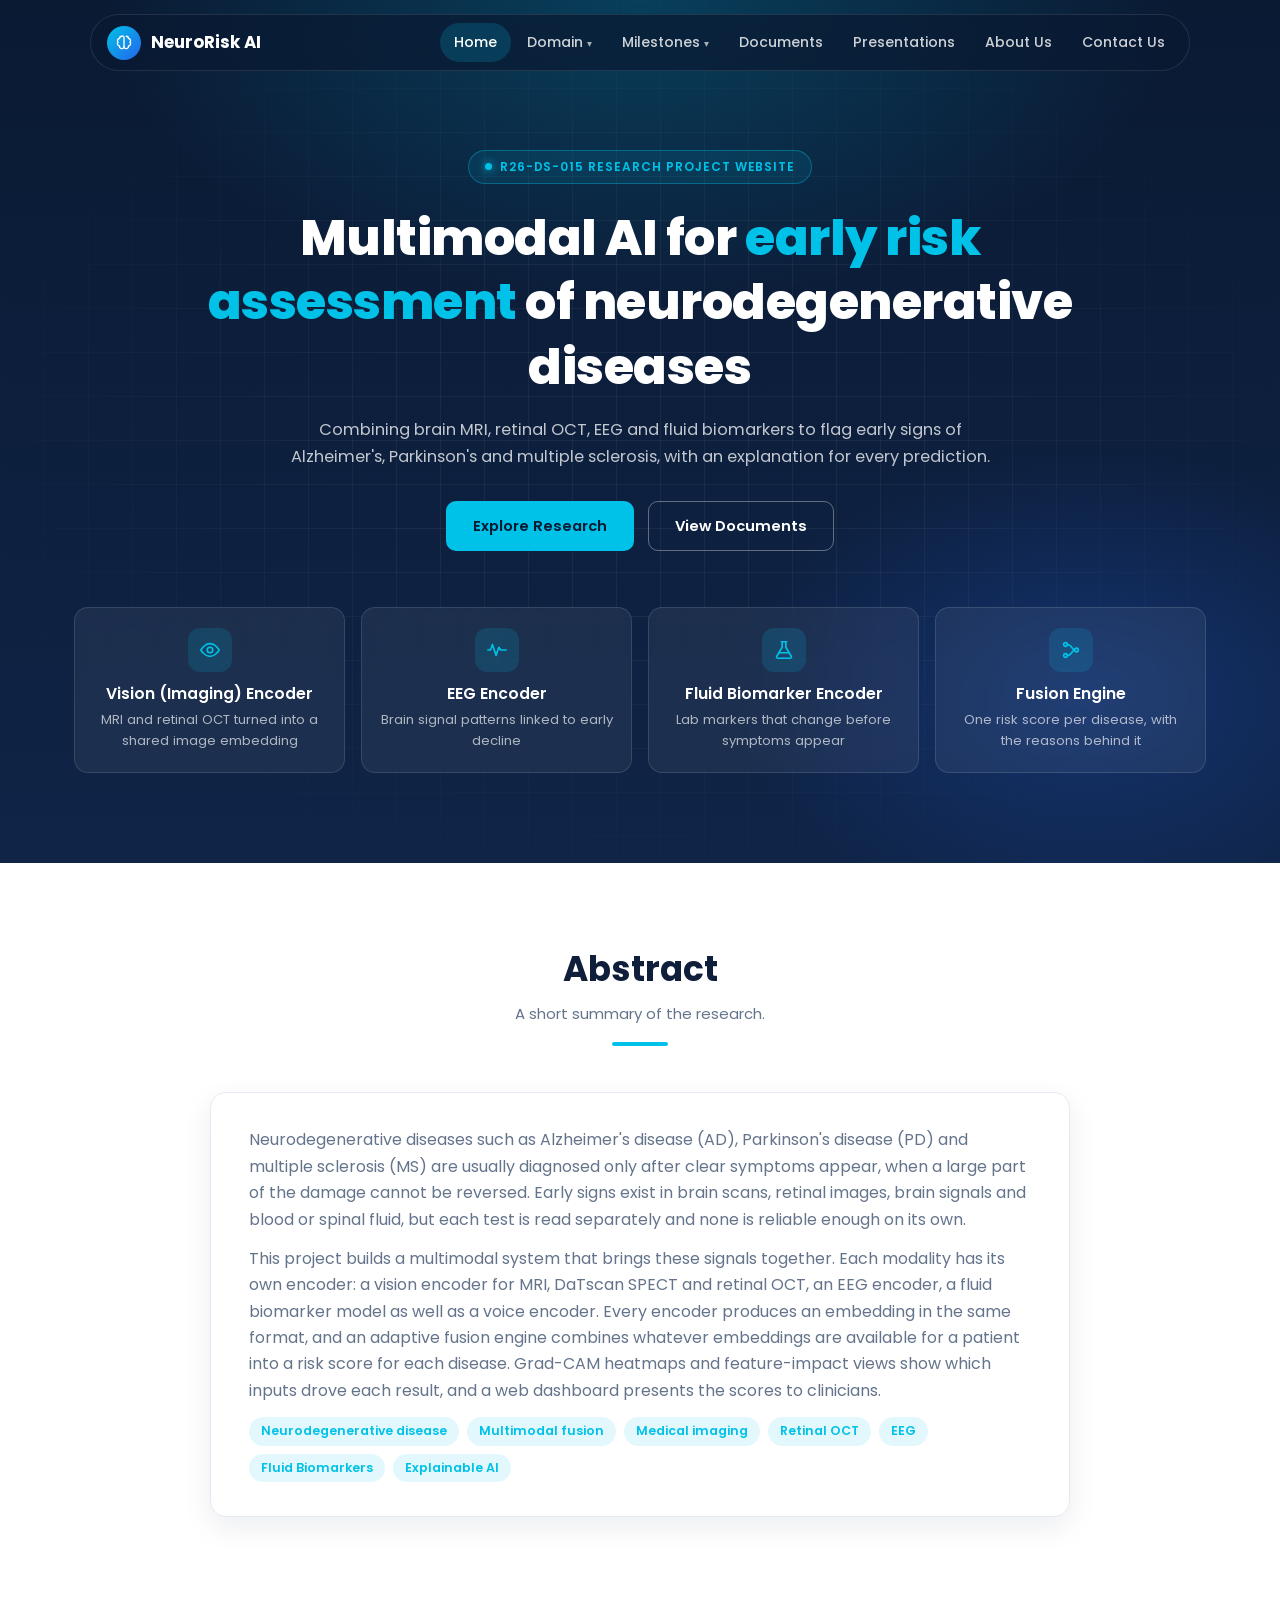
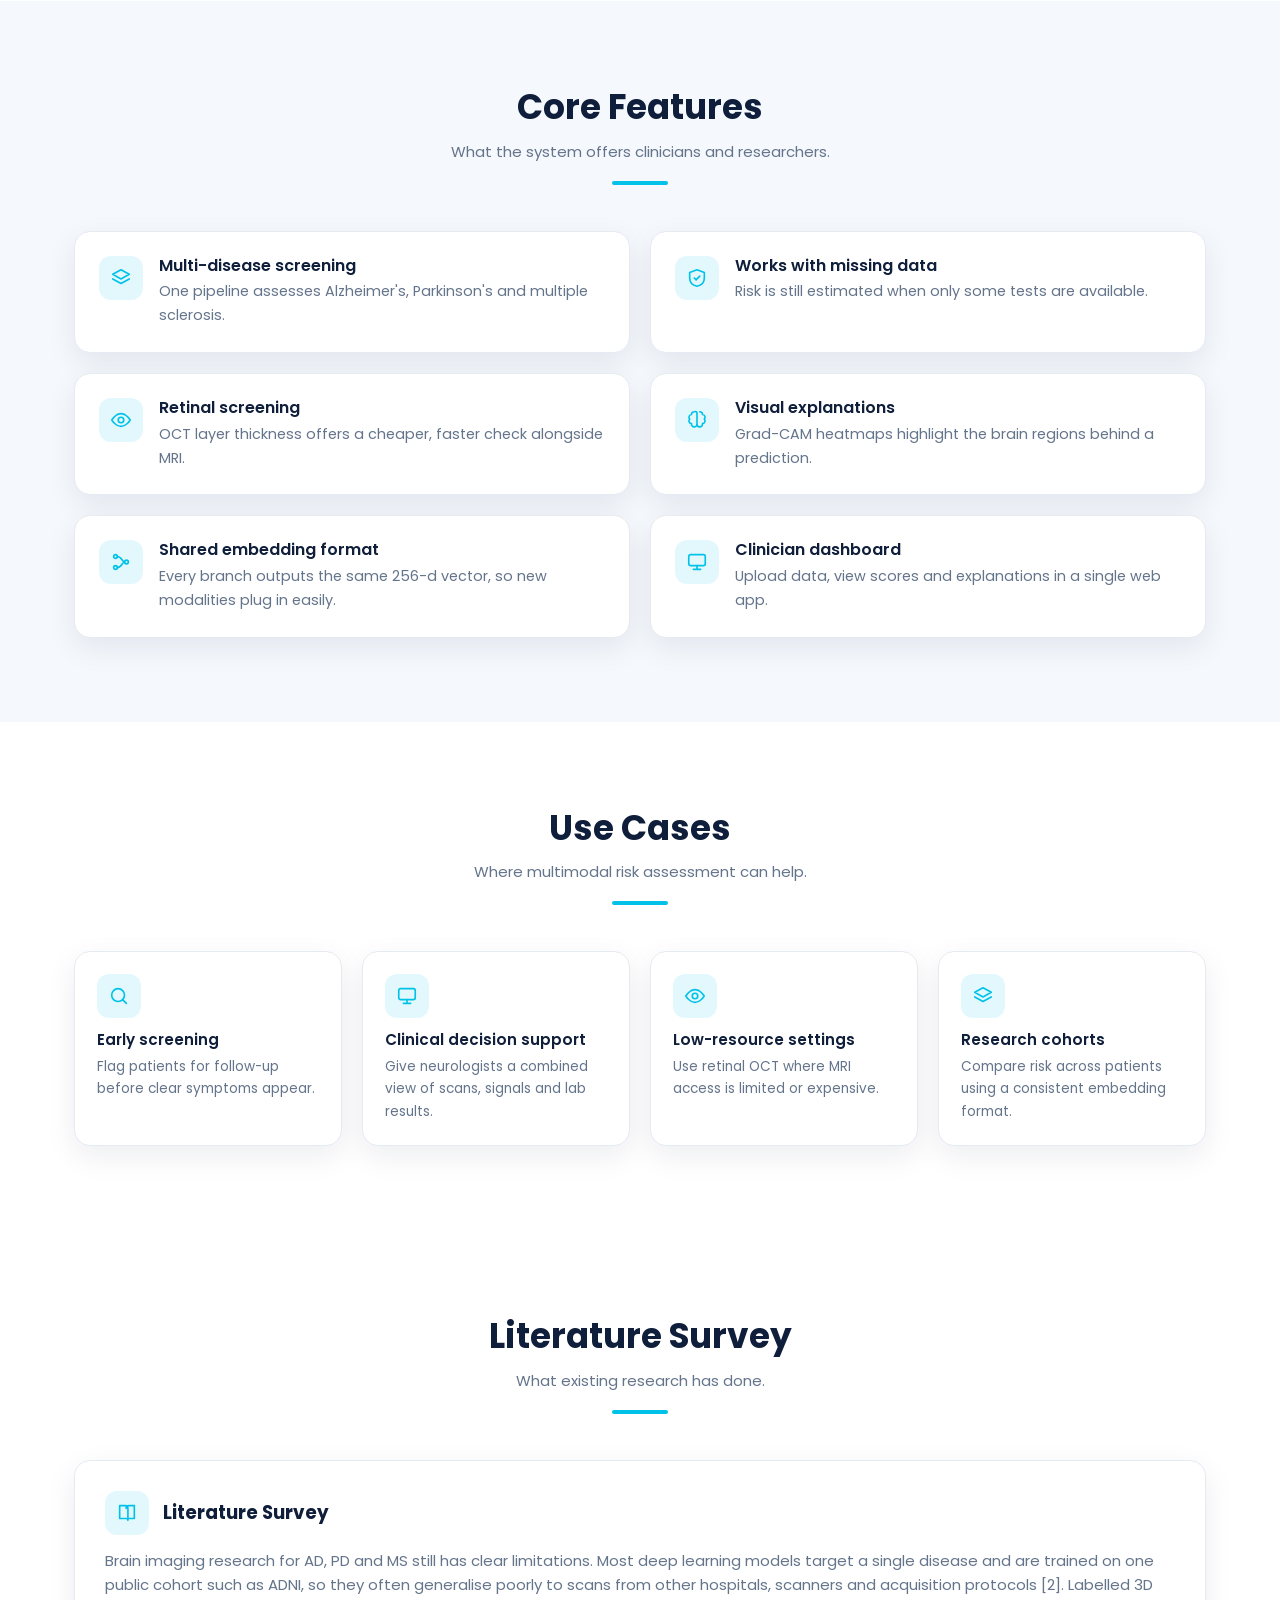
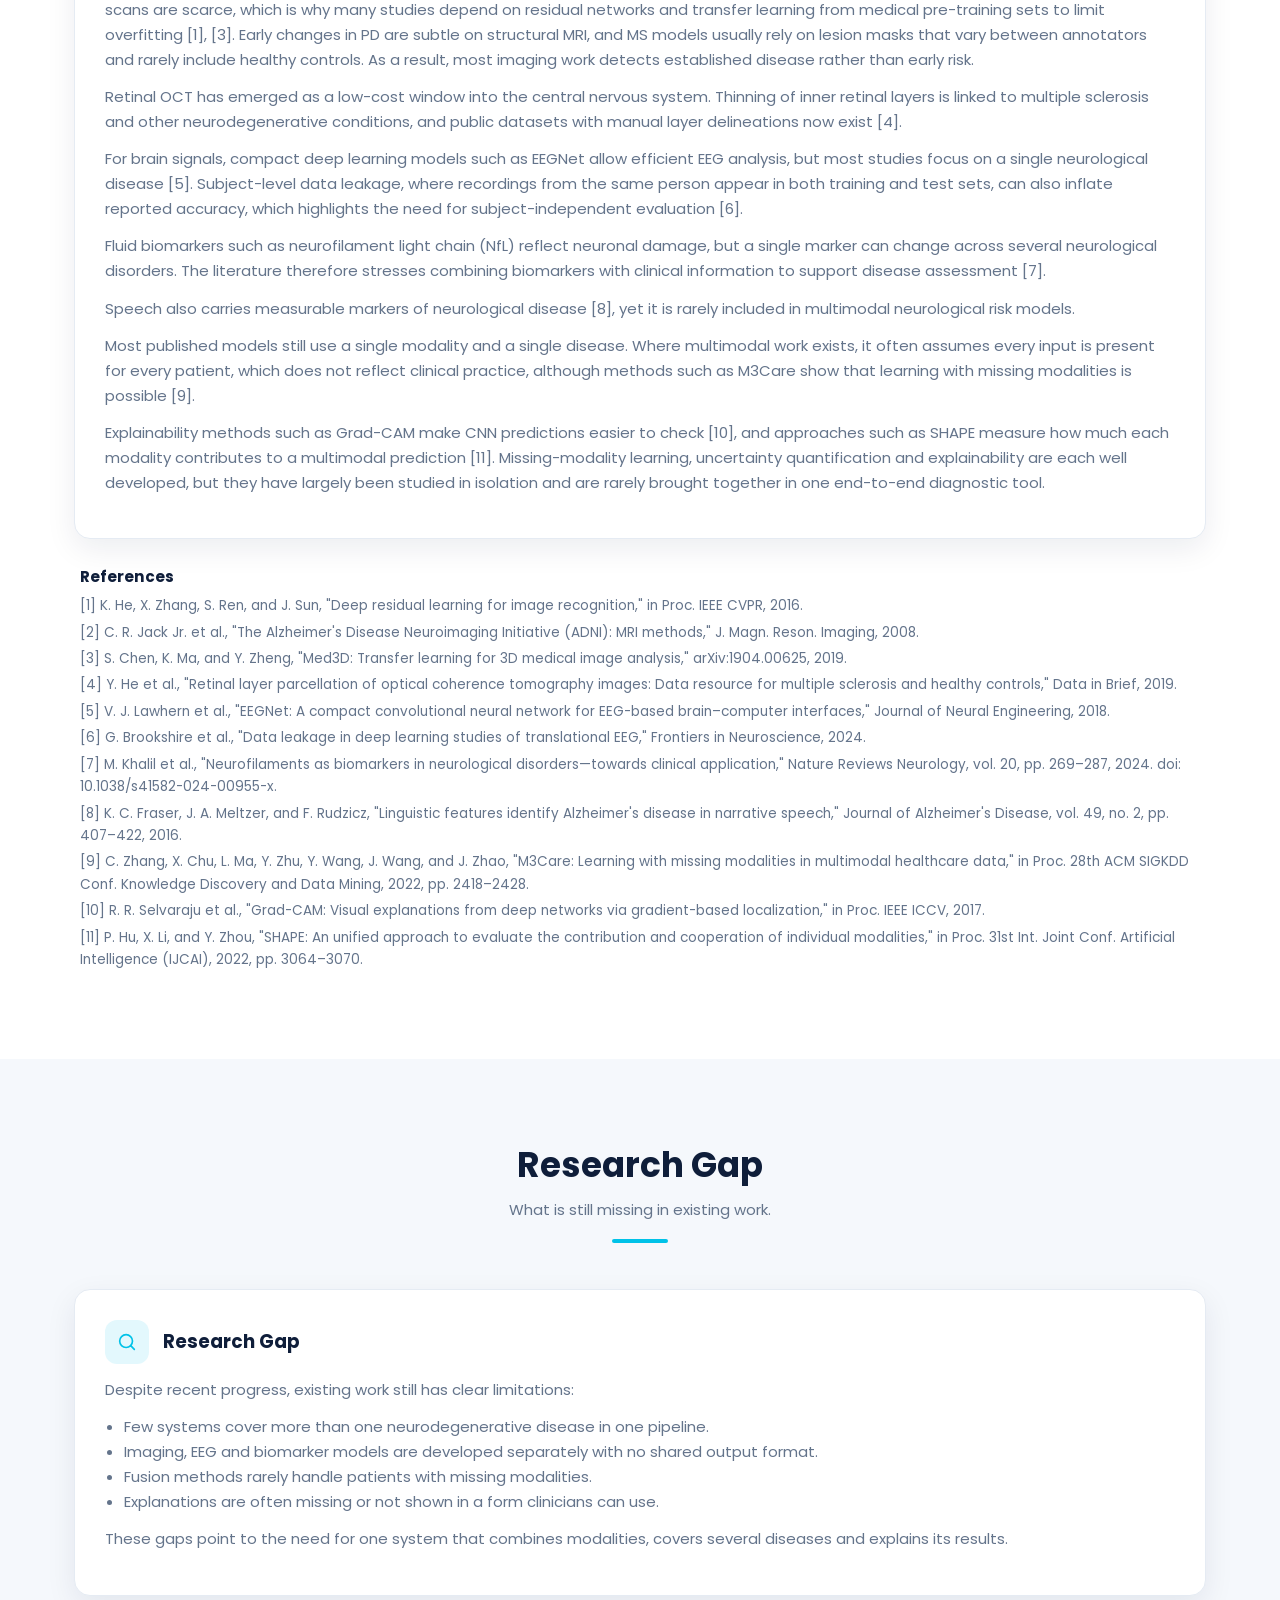
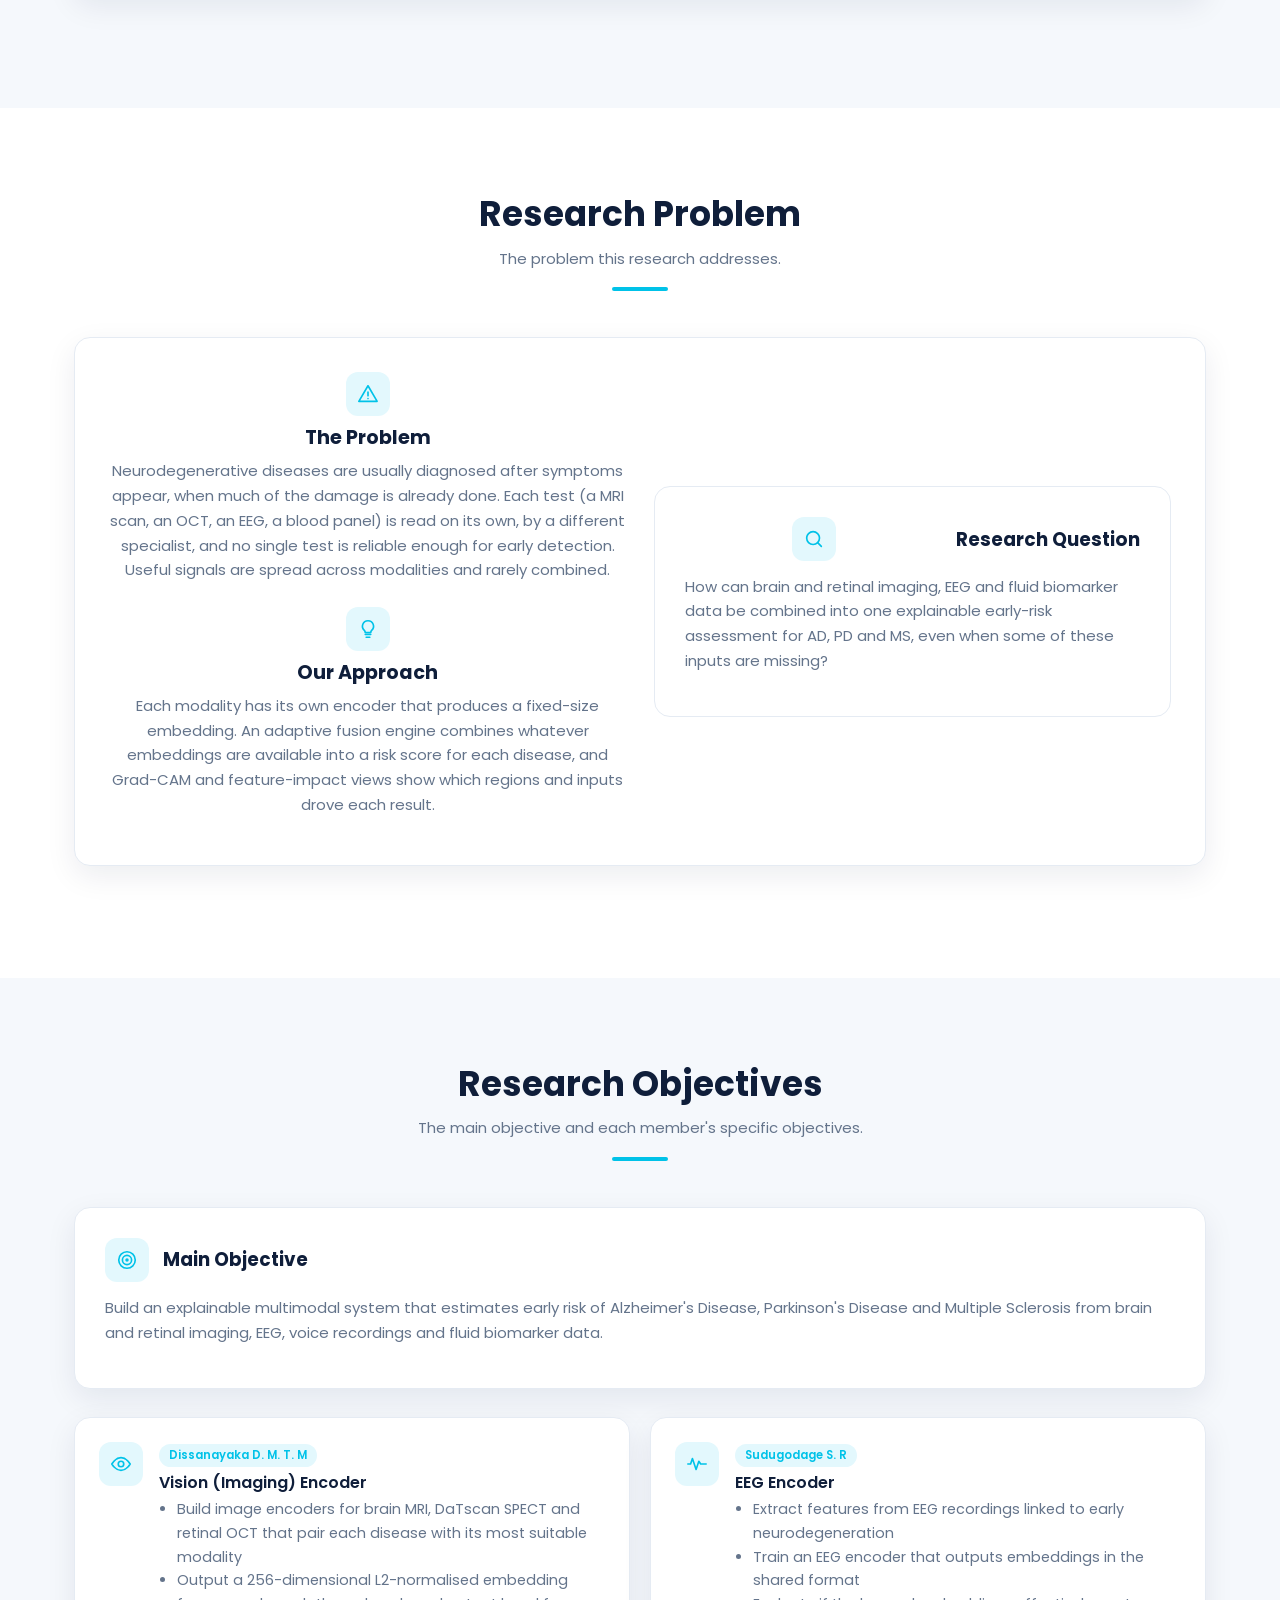
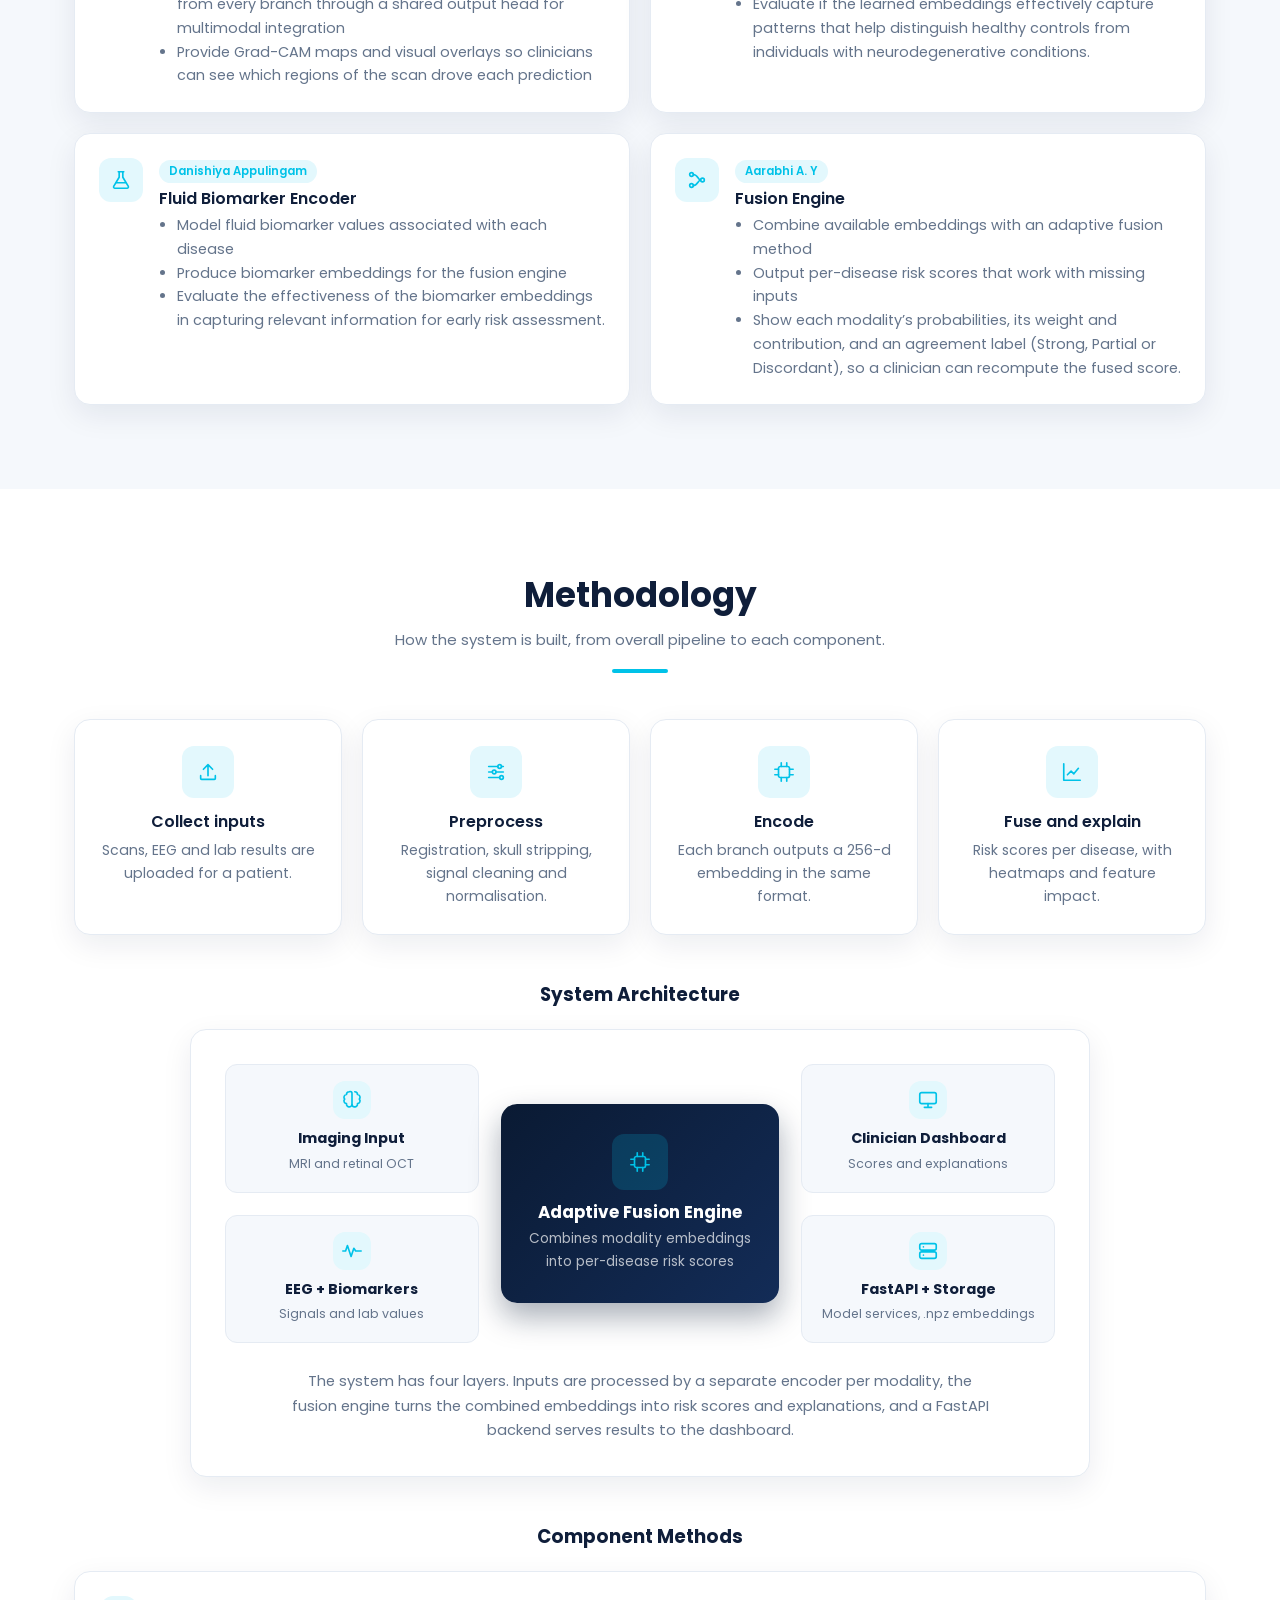
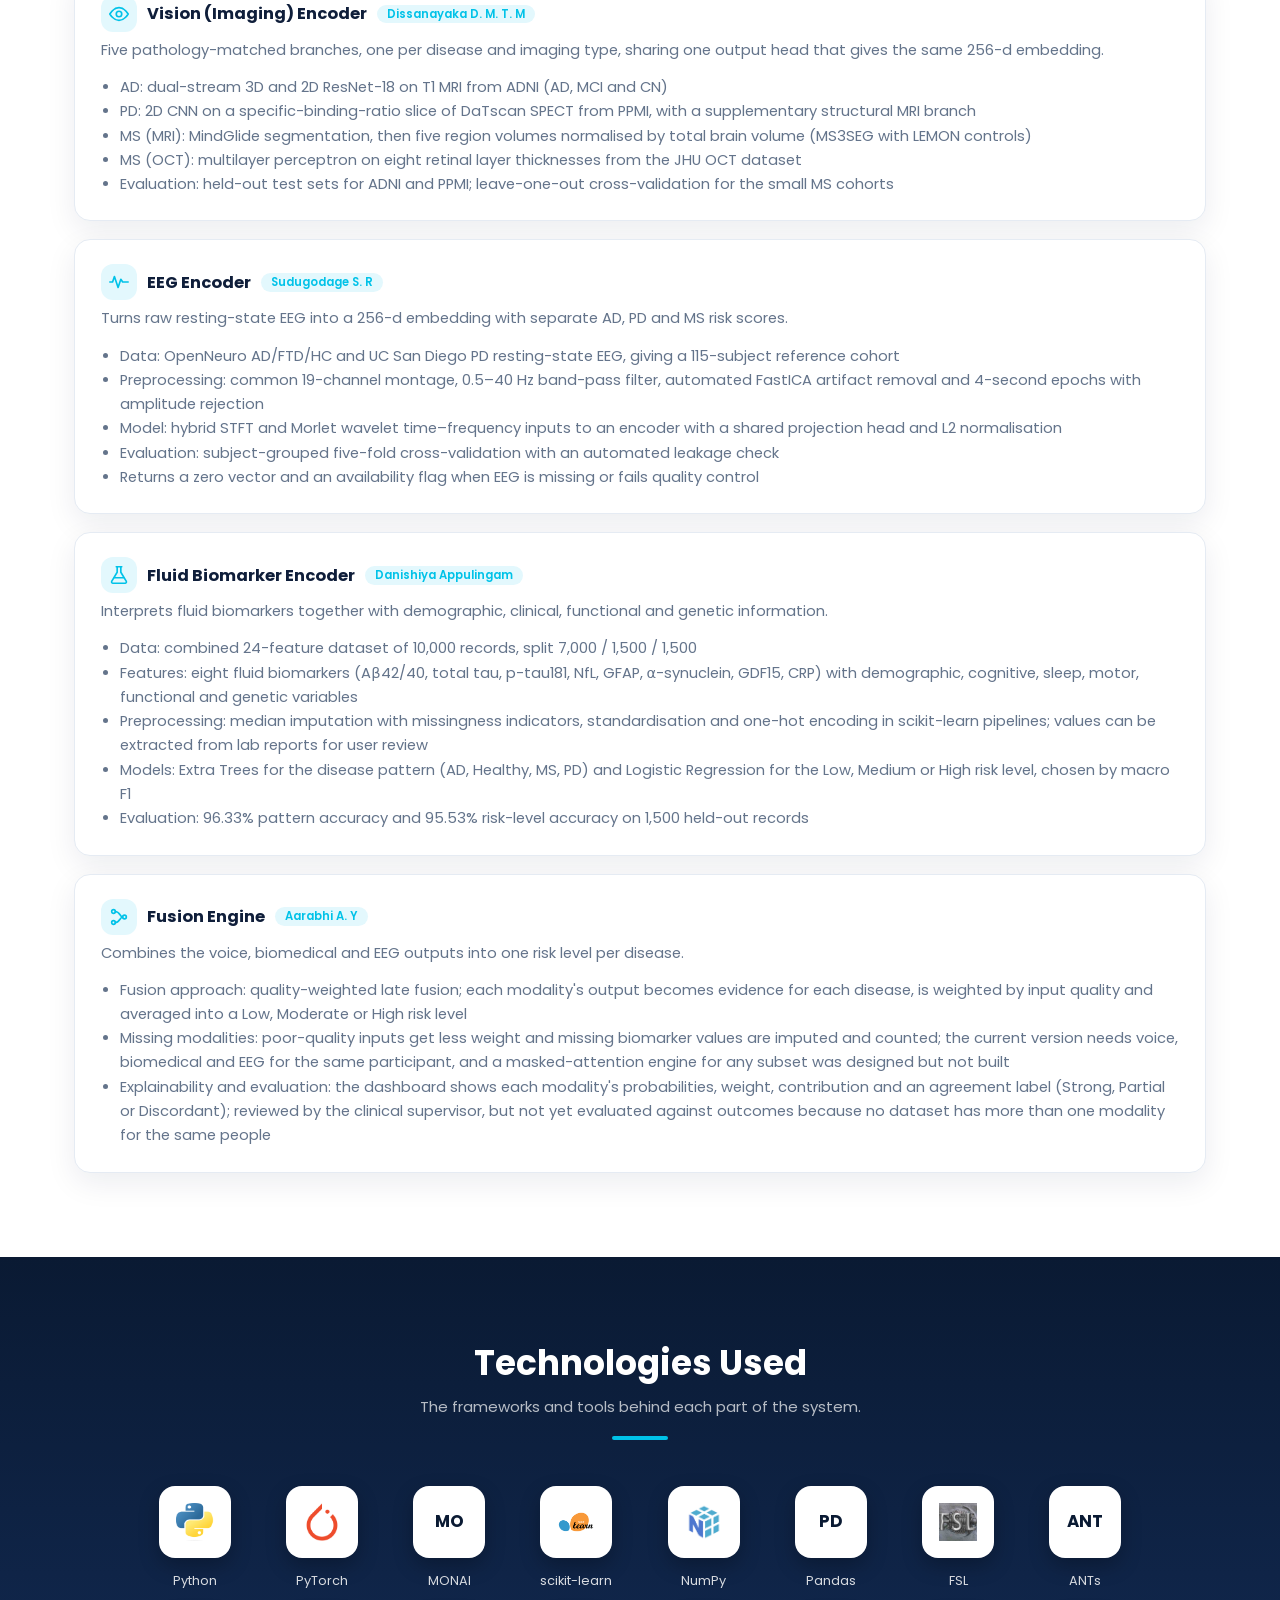
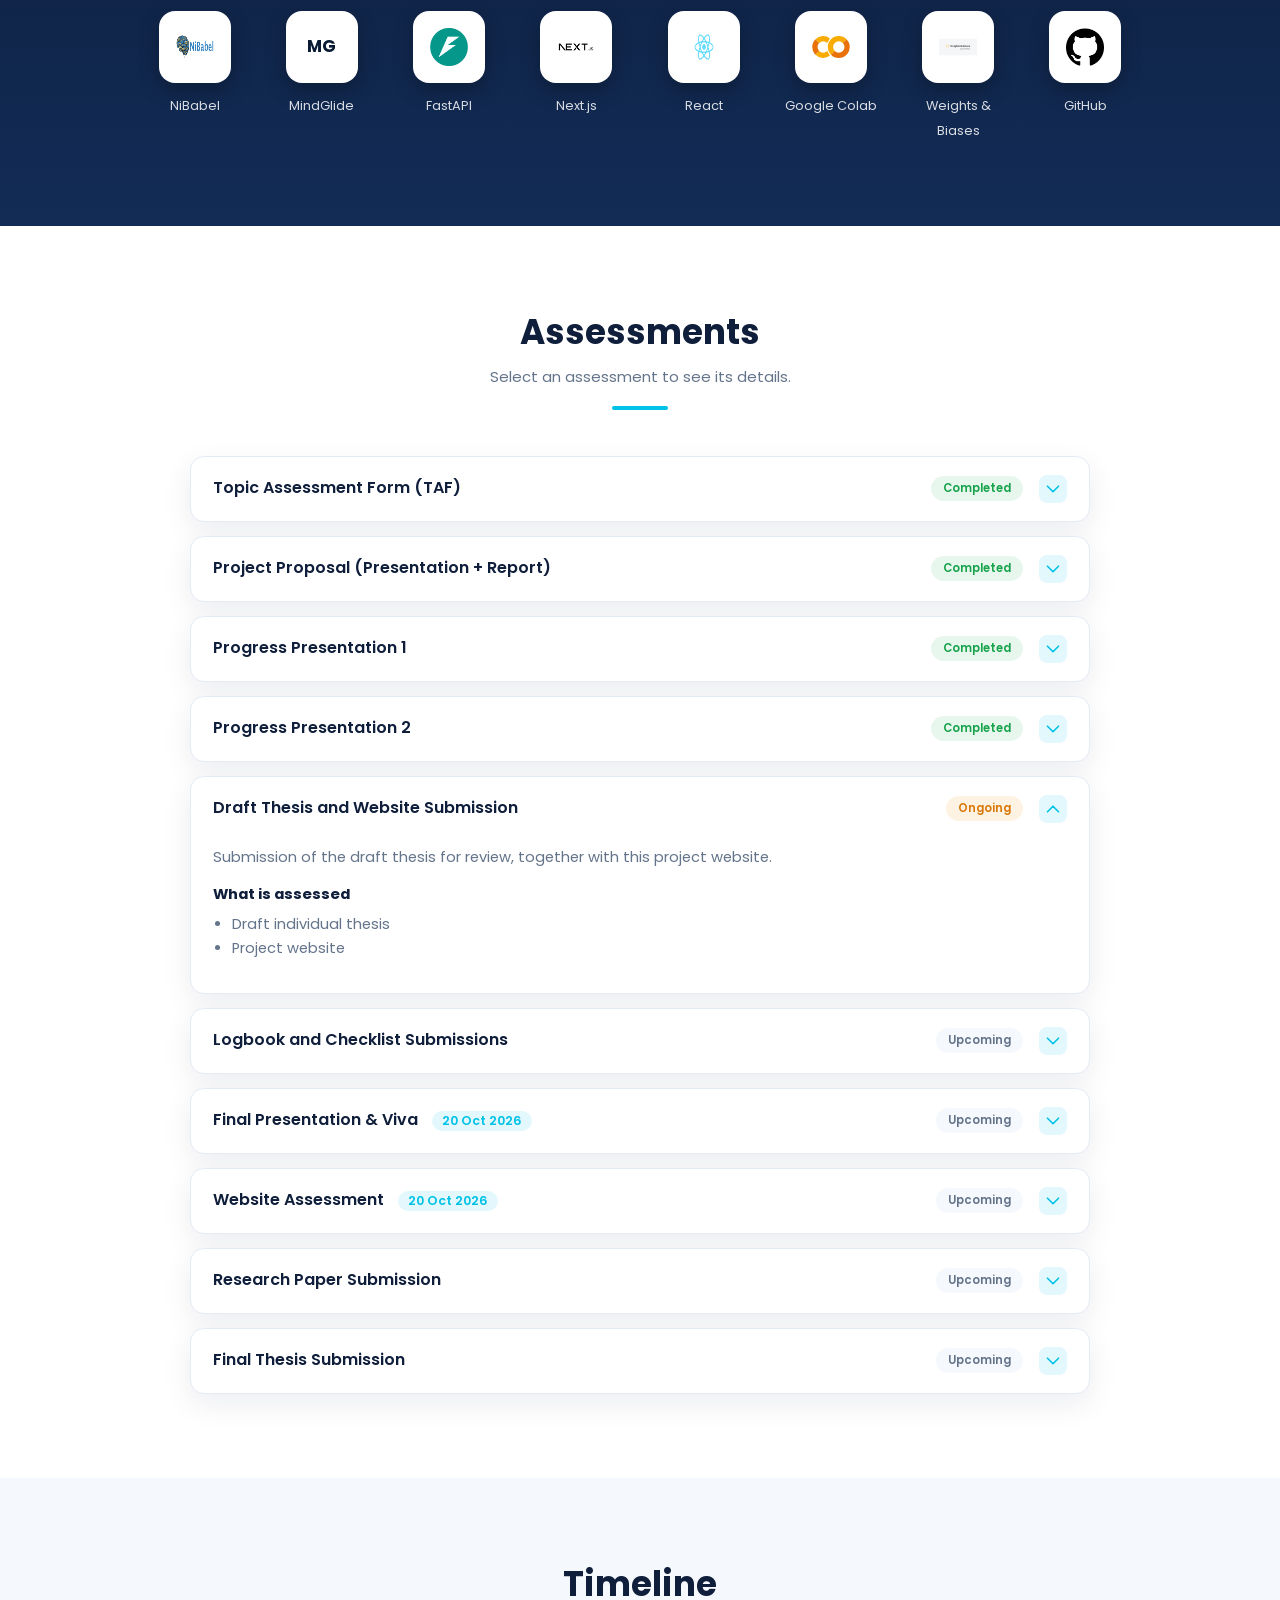
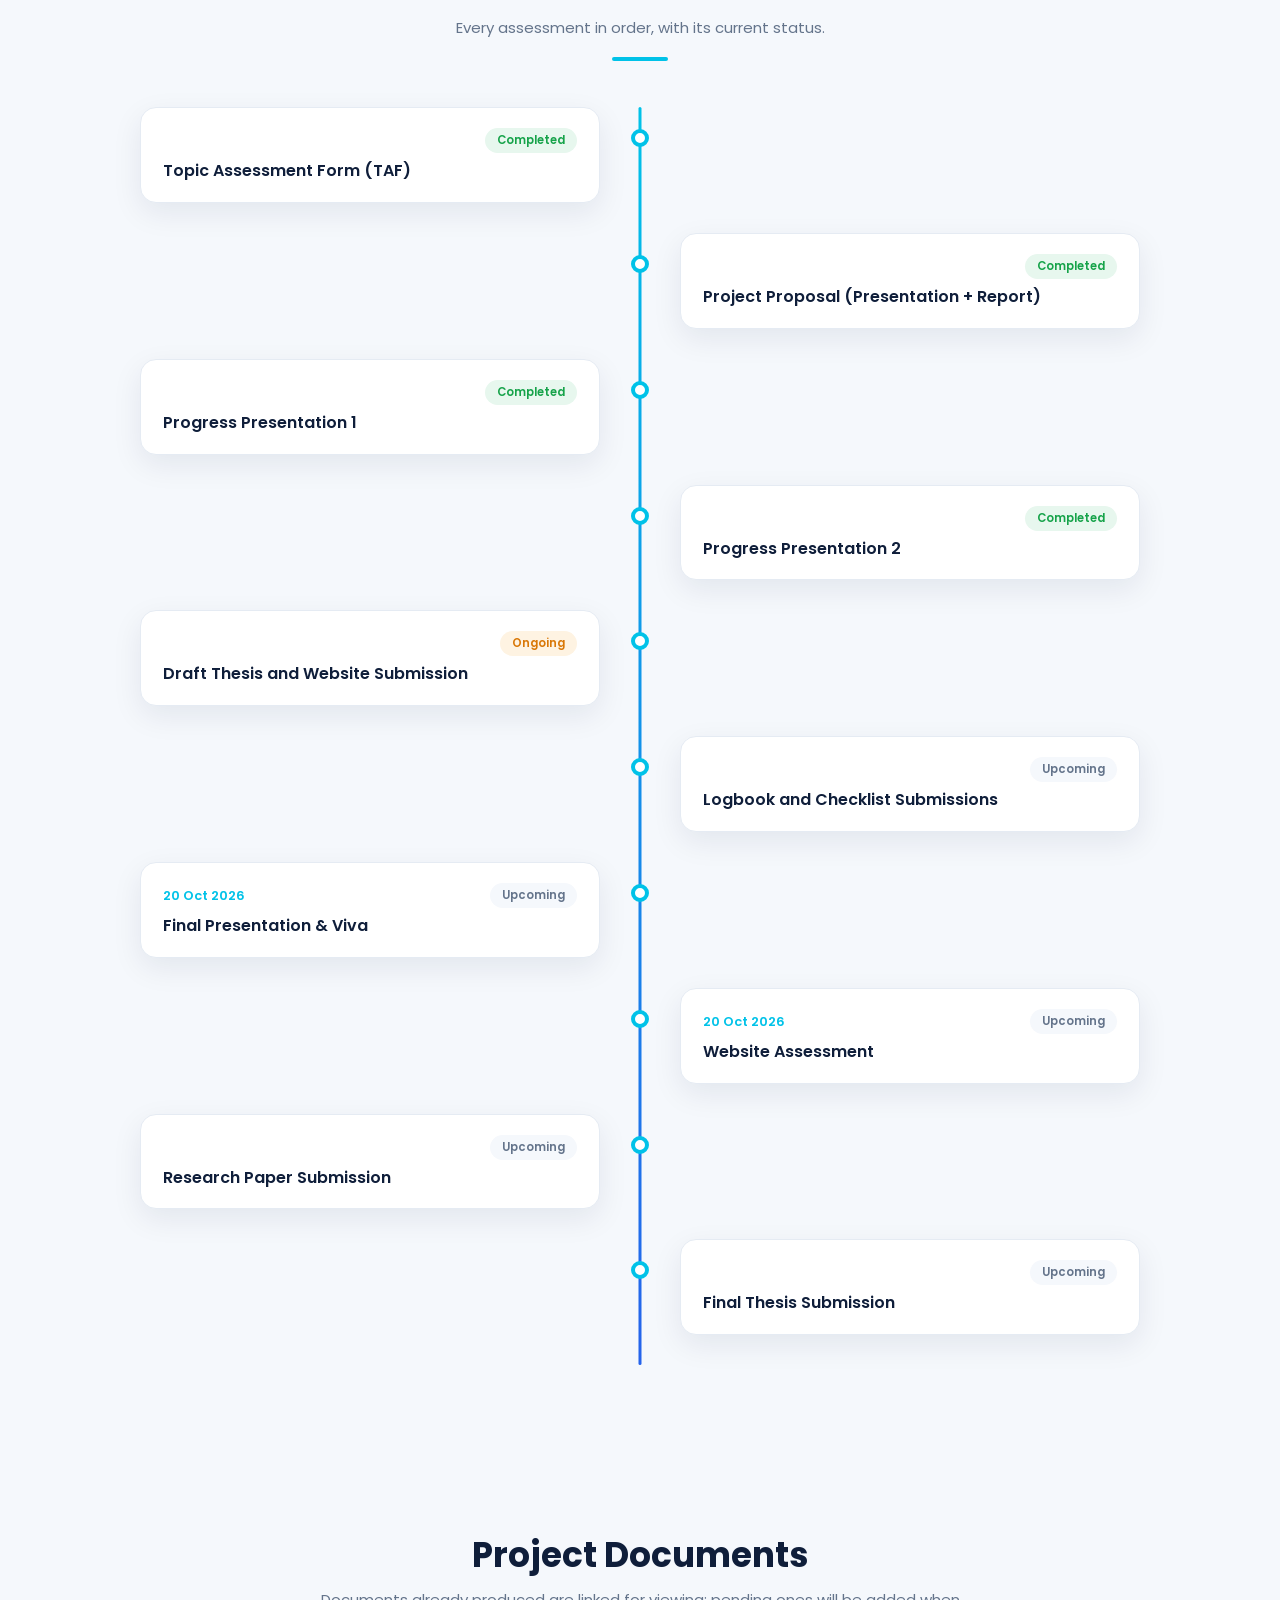
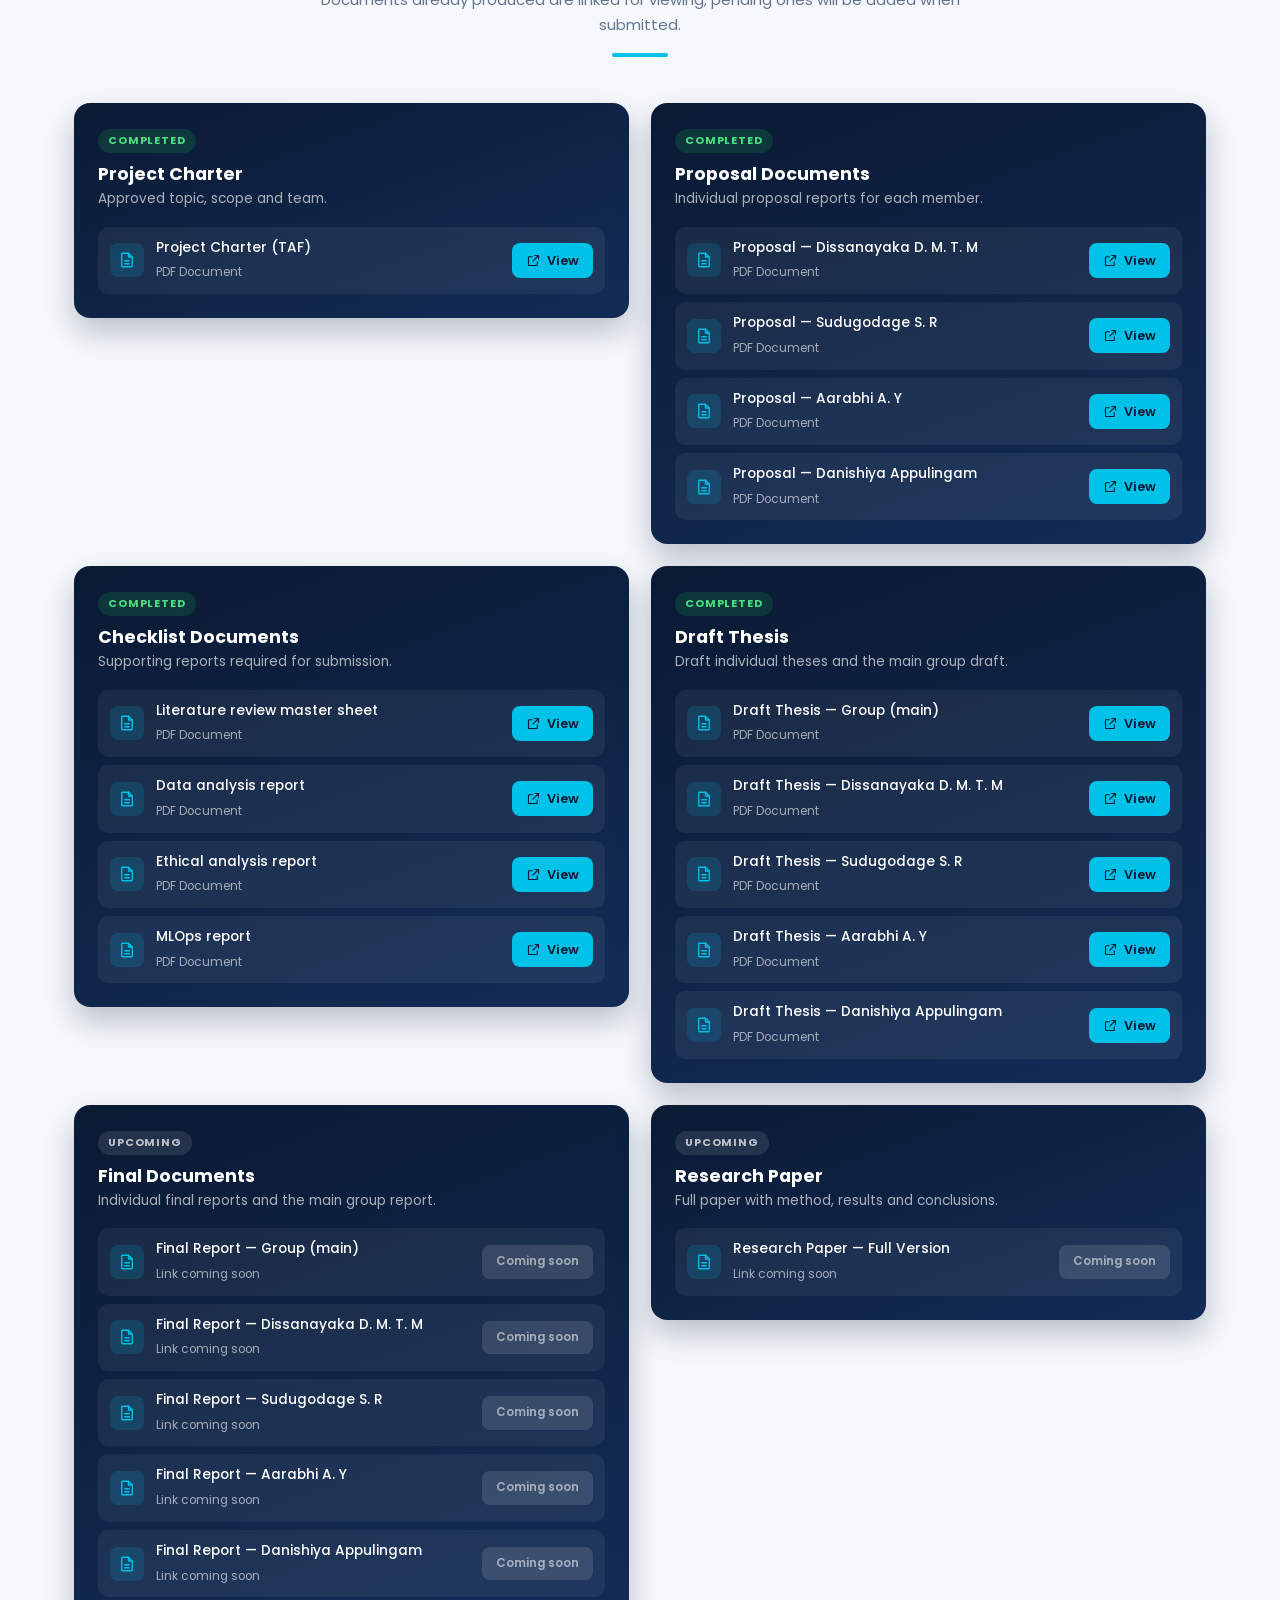
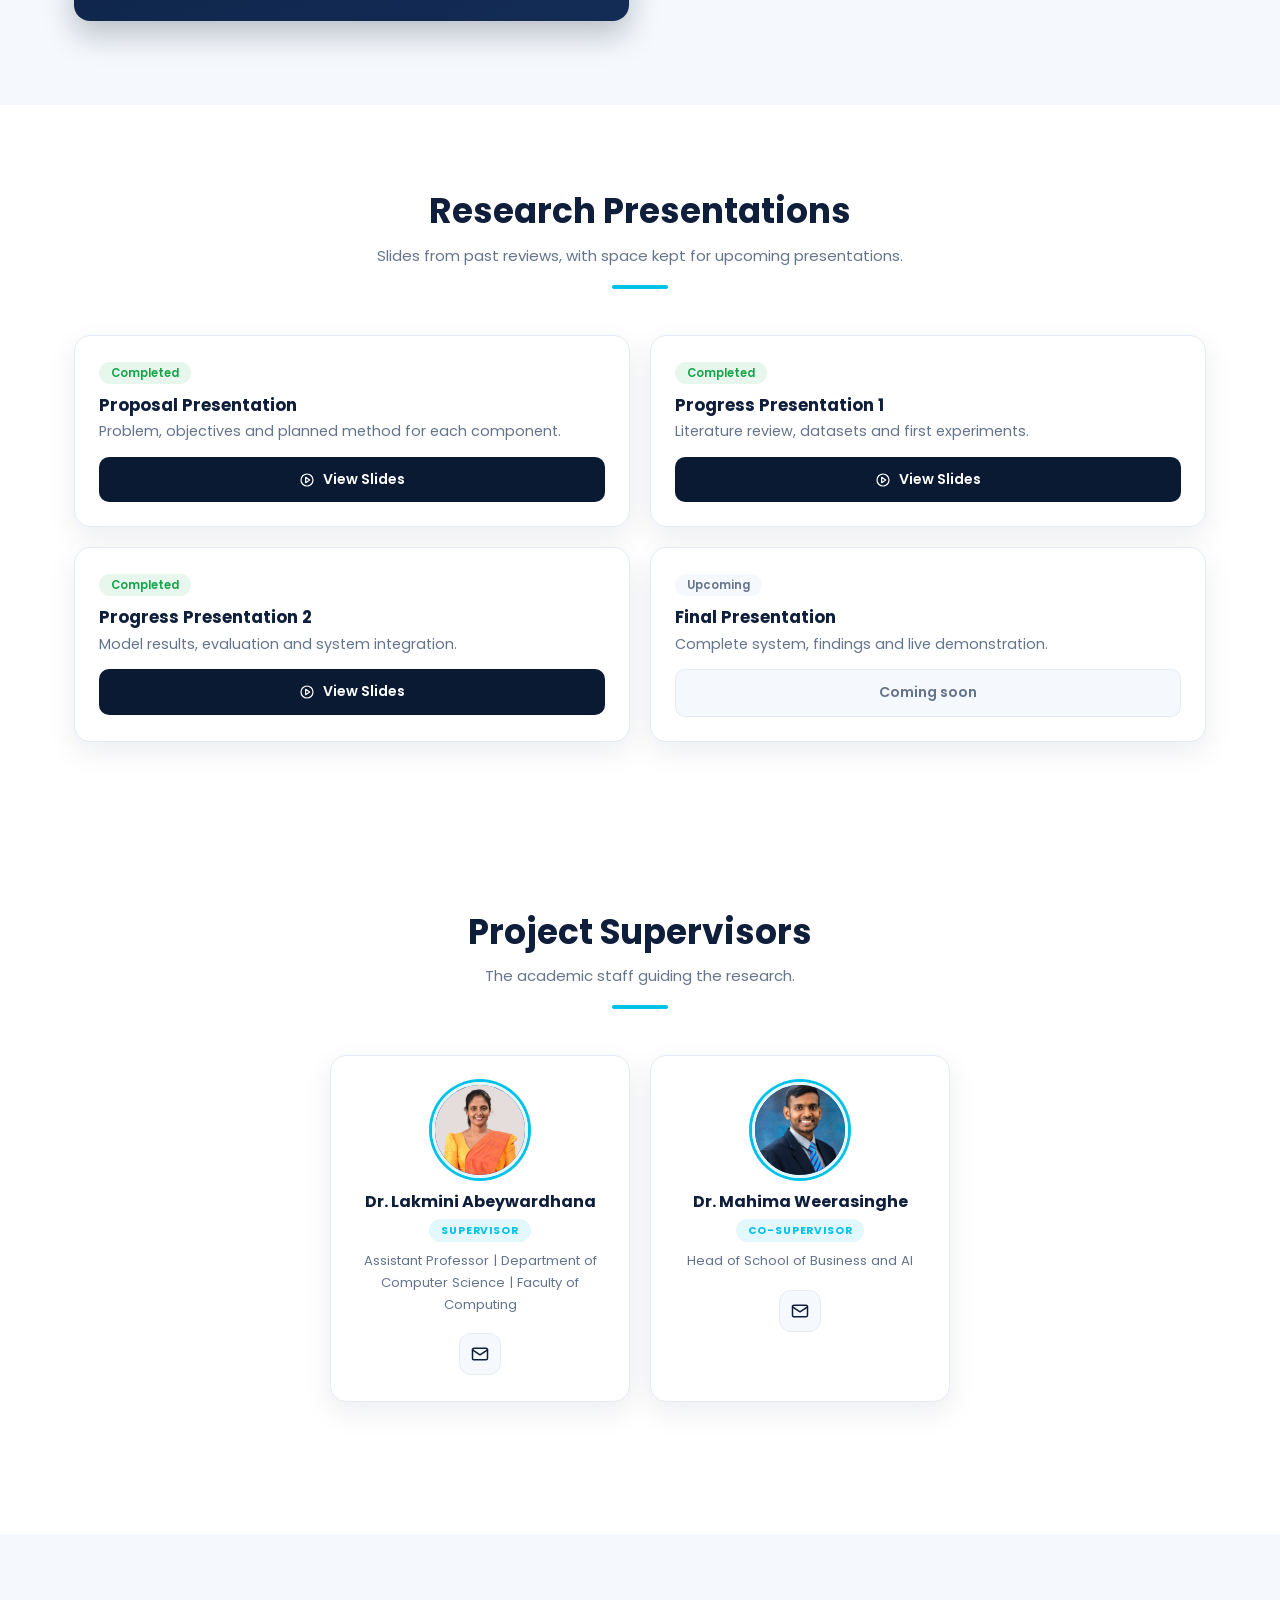
==== commit 90223f6c: "added checklist docs 3 & 4" ====
--- a/index.html
+++ b/index.html
@@ -112,8 +112,8 @@
 <div class="sec-head"><h2>Project Documents</h2><p>Documents already produced are linked for viewing; pending ones will be added when submitted.</p></div>
 <div class="docs"><div class="doc-card"><span class="avail done">Completed</span>
   <h3>Project Charter</h3><p>Approved topic, scope and team.</p><div class="doc-row"><span class="fi"><svg class="ico" viewBox="0 0 24 24" aria-hidden="true"><path d="M14 3H6a1 1 0 0 0-1 1v16a1 1 0 0 0 1 1h12a1 1 0 0 0 1-1V8z"/><path d="M14 3v5h5M9 13h6M9 17h6"/></svg></span><div class="dm"><strong title="Project Charter (TAF)">Project Charter (TAF)</strong><span>PDF Document</span></div><a class="view" href="https://drive.google.com/file/d/1bESpBGm1lo70Q-X-Um_qroWM4TYzFNAp/view?usp=share_link" target="_blank" rel="noopener"><svg class="ico" viewBox="0 0 24 24" aria-hidden="true"><path d="M14 4h6v6M20 4l-9 9"/><path d="M18 14v5a1 1 0 0 1-1 1H5a1 1 0 0 1-1-1V7a1 1 0 0 1 1-1h5"/></svg>View</a></div></div><div class="doc-card"><span class="avail done">Completed</span>
-  <h3>Proposal Documents</h3><p>Individual proposal reports for each member.</p><div class="doc-row"><span class="fi"><svg class="ico" viewBox="0 0 24 24" aria-hidden="true"><path d="M14 3H6a1 1 0 0 0-1 1v16a1 1 0 0 0 1 1h12a1 1 0 0 0 1-1V8z"/><path d="M14 3v5h5M9 13h6M9 17h6"/></svg></span><div class="dm"><strong title="Proposal — Dissanayaka D. M. T. M">Proposal — Dissanayaka D. M. T. M</strong><span>PDF Document</span></div><a class="view" href="https://drive.google.com/file/d/1svylC0e1Fyo0_bSDFtGGYAe2-xfRZFSq/view?usp=share_link" target="_blank" rel="noopener"><svg class="ico" viewBox="0 0 24 24" aria-hidden="true"><path d="M14 4h6v6M20 4l-9 9"/><path d="M18 14v5a1 1 0 0 1-1 1H5a1 1 0 0 1-1-1V7a1 1 0 0 1 1-1h5"/></svg>View</a></div><div class="doc-row"><span class="fi"><svg class="ico" viewBox="0 0 24 24" aria-hidden="true"><path d="M14 3H6a1 1 0 0 0-1 1v16a1 1 0 0 0 1 1h12a1 1 0 0 0 1-1V8z"/><path d="M14 3v5h5M9 13h6M9 17h6"/></svg></span><div class="dm"><strong title="Proposal — Sudugodage S. R">Proposal — Sudugodage S. R</strong><span>PDF Document</span></div><a class="view" href="https://drive.google.com/file/d/18vATlpxY6rkbAUlLGKr4nXmOQXY09wkl/view?usp=share_link" target="_blank" rel="noopener"><svg class="ico" viewBox="0 0 24 24" aria-hidden="true"><path d="M14 4h6v6M20 4l-9 9"/><path d="M18 14v5a1 1 0 0 1-1 1H5a1 1 0 0 1-1-1V7a1 1 0 0 1 1-1h5"/></svg>View</a></div><div class="doc-row"><span class="fi"><svg class="ico" viewBox="0 0 24 24" aria-hidden="true"><path d="M14 3H6a1 1 0 0 0-1 1v16a1 1 0 0 0 1 1h12a1 1 0 0 0 1-1V8z"/><path d="M14 3v5h5M9 13h6M9 17h6"/></svg></span><div class="dm"><strong title="Proposal — Aarabhi A. Y">Proposal — Aarabhi A. Y</strong><span>PDF Document</span></div><a class="view" href="https://drive.google.com/file/d/1HBKPnstFyMppco2UJ128wkgF4RQCzlH_/view?usp=share_link" target="_blank" rel="noopener"><svg class="ico" viewBox="0 0 24 24" aria-hidden="true"><path d="M14 4h6v6M20 4l-9 9"/><path d="M18 14v5a1 1 0 0 1-1 1H5a1 1 0 0 1-1-1V7a1 1 0 0 1 1-1h5"/></svg>View</a></div><div class="doc-row"><span class="fi"><svg class="ico" viewBox="0 0 24 24" aria-hidden="true"><path d="M14 3H6a1 1 0 0 0-1 1v16a1 1 0 0 0 1 1h12a1 1 0 0 0 1-1V8z"/><path d="M14 3v5h5M9 13h6M9 17h6"/></svg></span><div class="dm"><strong title="Proposal — Danishiya Appulingam">Proposal — Danishiya Appulingam</strong><span>PDF Document</span></div><a class="view" href="https://drive.google.com/file/d/1n02K_VRajzH4D7Lv92QjyDYjxuykh3jr/view?usp=share_link" target="_blank" rel="noopener"><svg class="ico" viewBox="0 0 24 24" aria-hidden="true"><path d="M14 4h6v6M20 4l-9 9"/><path d="M18 14v5a1 1 0 0 1-1 1H5a1 1 0 0 1-1-1V7a1 1 0 0 1 1-1h5"/></svg>View</a></div></div><div class="doc-card"><span class="avail now">Ongoing</span>
-  <h3>Checklist Documents</h3><p>Supporting reports required for submission.</p><div class="doc-row"><span class="fi"><svg class="ico" viewBox="0 0 24 24" aria-hidden="true"><path d="M14 3H6a1 1 0 0 0-1 1v16a1 1 0 0 0 1 1h12a1 1 0 0 0 1-1V8z"/><path d="M14 3v5h5M9 13h6M9 17h6"/></svg></span><div class="dm"><strong title="Literature review master sheet">Literature review master sheet</strong><span>PDF Document</span></div><a class="view" href="https://docs.google.com/spreadsheets/d/1lrwGDo5HV9n5vyC0cXNRqEz2mHR7DYSn/edit?usp=share_link&amp;ouid=107658917753633491887&amp;rtpof=true&amp;sd=true" target="_blank" rel="noopener"><svg class="ico" viewBox="0 0 24 24" aria-hidden="true"><path d="M14 4h6v6M20 4l-9 9"/><path d="M18 14v5a1 1 0 0 1-1 1H5a1 1 0 0 1-1-1V7a1 1 0 0 1 1-1h5"/></svg>View</a></div><div class="doc-row"><span class="fi"><svg class="ico" viewBox="0 0 24 24" aria-hidden="true"><path d="M14 3H6a1 1 0 0 0-1 1v16a1 1 0 0 0 1 1h12a1 1 0 0 0 1-1V8z"/><path d="M14 3v5h5M9 13h6M9 17h6"/></svg></span><div class="dm"><strong title="Data analysis report">Data analysis report</strong><span>PDF Document</span></div><a class="view" href="https://drive.google.com/file/d/1uTq2UxEO21-CkjQDgqu0Q3HBdrw7yRno/view?usp=share_link" target="_blank" rel="noopener"><svg class="ico" viewBox="0 0 24 24" aria-hidden="true"><path d="M14 4h6v6M20 4l-9 9"/><path d="M18 14v5a1 1 0 0 1-1 1H5a1 1 0 0 1-1-1V7a1 1 0 0 1 1-1h5"/></svg>View</a></div><div class="doc-row"><span class="fi"><svg class="ico" viewBox="0 0 24 24" aria-hidden="true"><path d="M14 3H6a1 1 0 0 0-1 1v16a1 1 0 0 0 1 1h12a1 1 0 0 0 1-1V8z"/><path d="M14 3v5h5M9 13h6M9 17h6"/></svg></span><div class="dm"><strong title="Ethical analysis report">Ethical analysis report</strong><span>Link coming soon</span></div><span class="view" aria-disabled="true">Coming soon</span></div><div class="doc-row"><span class="fi"><svg class="ico" viewBox="0 0 24 24" aria-hidden="true"><path d="M14 3H6a1 1 0 0 0-1 1v16a1 1 0 0 0 1 1h12a1 1 0 0 0 1-1V8z"/><path d="M14 3v5h5M9 13h6M9 17h6"/></svg></span><div class="dm"><strong title="MLOps report">MLOps report</strong><span>Link coming soon</span></div><span class="view" aria-disabled="true">Coming soon</span></div></div><div class="doc-card"><span class="avail done">Completed</span>
+  <h3>Proposal Documents</h3><p>Individual proposal reports for each member.</p><div class="doc-row"><span class="fi"><svg class="ico" viewBox="0 0 24 24" aria-hidden="true"><path d="M14 3H6a1 1 0 0 0-1 1v16a1 1 0 0 0 1 1h12a1 1 0 0 0 1-1V8z"/><path d="M14 3v5h5M9 13h6M9 17h6"/></svg></span><div class="dm"><strong title="Proposal — Dissanayaka D. M. T. M">Proposal — Dissanayaka D. M. T. M</strong><span>PDF Document</span></div><a class="view" href="https://drive.google.com/file/d/1svylC0e1Fyo0_bSDFtGGYAe2-xfRZFSq/view?usp=share_link" target="_blank" rel="noopener"><svg class="ico" viewBox="0 0 24 24" aria-hidden="true"><path d="M14 4h6v6M20 4l-9 9"/><path d="M18 14v5a1 1 0 0 1-1 1H5a1 1 0 0 1-1-1V7a1 1 0 0 1 1-1h5"/></svg>View</a></div><div class="doc-row"><span class="fi"><svg class="ico" viewBox="0 0 24 24" aria-hidden="true"><path d="M14 3H6a1 1 0 0 0-1 1v16a1 1 0 0 0 1 1h12a1 1 0 0 0 1-1V8z"/><path d="M14 3v5h5M9 13h6M9 17h6"/></svg></span><div class="dm"><strong title="Proposal — Sudugodage S. R">Proposal — Sudugodage S. R</strong><span>PDF Document</span></div><a class="view" href="https://drive.google.com/file/d/18vATlpxY6rkbAUlLGKr4nXmOQXY09wkl/view?usp=share_link" target="_blank" rel="noopener"><svg class="ico" viewBox="0 0 24 24" aria-hidden="true"><path d="M14 4h6v6M20 4l-9 9"/><path d="M18 14v5a1 1 0 0 1-1 1H5a1 1 0 0 1-1-1V7a1 1 0 0 1 1-1h5"/></svg>View</a></div><div class="doc-row"><span class="fi"><svg class="ico" viewBox="0 0 24 24" aria-hidden="true"><path d="M14 3H6a1 1 0 0 0-1 1v16a1 1 0 0 0 1 1h12a1 1 0 0 0 1-1V8z"/><path d="M14 3v5h5M9 13h6M9 17h6"/></svg></span><div class="dm"><strong title="Proposal — Aarabhi A. Y">Proposal — Aarabhi A. Y</strong><span>PDF Document</span></div><a class="view" href="https://drive.google.com/file/d/1HBKPnstFyMppco2UJ128wkgF4RQCzlH_/view?usp=share_link" target="_blank" rel="noopener"><svg class="ico" viewBox="0 0 24 24" aria-hidden="true"><path d="M14 4h6v6M20 4l-9 9"/><path d="M18 14v5a1 1 0 0 1-1 1H5a1 1 0 0 1-1-1V7a1 1 0 0 1 1-1h5"/></svg>View</a></div><div class="doc-row"><span class="fi"><svg class="ico" viewBox="0 0 24 24" aria-hidden="true"><path d="M14 3H6a1 1 0 0 0-1 1v16a1 1 0 0 0 1 1h12a1 1 0 0 0 1-1V8z"/><path d="M14 3v5h5M9 13h6M9 17h6"/></svg></span><div class="dm"><strong title="Proposal — Danishiya Appulingam">Proposal — Danishiya Appulingam</strong><span>PDF Document</span></div><a class="view" href="https://drive.google.com/file/d/1n02K_VRajzH4D7Lv92QjyDYjxuykh3jr/view?usp=share_link" target="_blank" rel="noopener"><svg class="ico" viewBox="0 0 24 24" aria-hidden="true"><path d="M14 4h6v6M20 4l-9 9"/><path d="M18 14v5a1 1 0 0 1-1 1H5a1 1 0 0 1-1-1V7a1 1 0 0 1 1-1h5"/></svg>View</a></div></div><div class="doc-card"><span class="avail done">Completed</span>
+  <h3>Checklist Documents</h3><p>Supporting reports required for submission.</p><div class="doc-row"><span class="fi"><svg class="ico" viewBox="0 0 24 24" aria-hidden="true"><path d="M14 3H6a1 1 0 0 0-1 1v16a1 1 0 0 0 1 1h12a1 1 0 0 0 1-1V8z"/><path d="M14 3v5h5M9 13h6M9 17h6"/></svg></span><div class="dm"><strong title="Literature review master sheet">Literature review master sheet</strong><span>PDF Document</span></div><a class="view" href="https://docs.google.com/spreadsheets/d/1lrwGDo5HV9n5vyC0cXNRqEz2mHR7DYSn/edit?usp=share_link&amp;ouid=107658917753633491887&amp;rtpof=true&amp;sd=true" target="_blank" rel="noopener"><svg class="ico" viewBox="0 0 24 24" aria-hidden="true"><path d="M14 4h6v6M20 4l-9 9"/><path d="M18 14v5a1 1 0 0 1-1 1H5a1 1 0 0 1-1-1V7a1 1 0 0 1 1-1h5"/></svg>View</a></div><div class="doc-row"><span class="fi"><svg class="ico" viewBox="0 0 24 24" aria-hidden="true"><path d="M14 3H6a1 1 0 0 0-1 1v16a1 1 0 0 0 1 1h12a1 1 0 0 0 1-1V8z"/><path d="M14 3v5h5M9 13h6M9 17h6"/></svg></span><div class="dm"><strong title="Data analysis report">Data analysis report</strong><span>PDF Document</span></div><a class="view" href="https://drive.google.com/file/d/1uTq2UxEO21-CkjQDgqu0Q3HBdrw7yRno/view?usp=share_link" target="_blank" rel="noopener"><svg class="ico" viewBox="0 0 24 24" aria-hidden="true"><path d="M14 4h6v6M20 4l-9 9"/><path d="M18 14v5a1 1 0 0 1-1 1H5a1 1 0 0 1-1-1V7a1 1 0 0 1 1-1h5"/></svg>View</a></div><div class="doc-row"><span class="fi"><svg class="ico" viewBox="0 0 24 24" aria-hidden="true"><path d="M14 3H6a1 1 0 0 0-1 1v16a1 1 0 0 0 1 1h12a1 1 0 0 0 1-1V8z"/><path d="M14 3v5h5M9 13h6M9 17h6"/></svg></span><div class="dm"><strong title="Ethical analysis report">Ethical analysis report</strong><span>PDF Document</span></div><a class="view" href="https://drive.google.com/file/d/1BF0ZtpRR2ctGX94VJulj85yXp1v5OnM4/view?usp=share_link" target="_blank" rel="noopener"><svg class="ico" viewBox="0 0 24 24" aria-hidden="true"><path d="M14 4h6v6M20 4l-9 9"/><path d="M18 14v5a1 1 0 0 1-1 1H5a1 1 0 0 1-1-1V7a1 1 0 0 1 1-1h5"/></svg>View</a></div><div class="doc-row"><span class="fi"><svg class="ico" viewBox="0 0 24 24" aria-hidden="true"><path d="M14 3H6a1 1 0 0 0-1 1v16a1 1 0 0 0 1 1h12a1 1 0 0 0 1-1V8z"/><path d="M14 3v5h5M9 13h6M9 17h6"/></svg></span><div class="dm"><strong title="MLOps report">MLOps report</strong><span>PDF Document</span></div><a class="view" href="https://drive.google.com/file/d/1hjIehHhOR1YNM5vQhKLqLHPEnuqr0qmI/view?usp=share_link" target="_blank" rel="noopener"><svg class="ico" viewBox="0 0 24 24" aria-hidden="true"><path d="M14 4h6v6M20 4l-9 9"/><path d="M18 14v5a1 1 0 0 1-1 1H5a1 1 0 0 1-1-1V7a1 1 0 0 1 1-1h5"/></svg>View</a></div></div><div class="doc-card"><span class="avail done">Completed</span>
   <h3>Draft Thesis</h3><p>Draft individual theses and the main group draft.</p><div class="doc-row"><span class="fi"><svg class="ico" viewBox="0 0 24 24" aria-hidden="true"><path d="M14 3H6a1 1 0 0 0-1 1v16a1 1 0 0 0 1 1h12a1 1 0 0 0 1-1V8z"/><path d="M14 3v5h5M9 13h6M9 17h6"/></svg></span><div class="dm"><strong title="Draft Thesis — Group (main)">Draft Thesis — Group (main)</strong><span>PDF Document</span></div><a class="view" href="https://drive.google.com/file/d/19H3kfNYYJTwZezm-t7Sfo0frOZsiw8iI/view?usp=share_link" target="_blank" rel="noopener"><svg class="ico" viewBox="0 0 24 24" aria-hidden="true"><path d="M14 4h6v6M20 4l-9 9"/><path d="M18 14v5a1 1 0 0 1-1 1H5a1 1 0 0 1-1-1V7a1 1 0 0 1 1-1h5"/></svg>View</a></div><div class="doc-row"><span class="fi"><svg class="ico" viewBox="0 0 24 24" aria-hidden="true"><path d="M14 3H6a1 1 0 0 0-1 1v16a1 1 0 0 0 1 1h12a1 1 0 0 0 1-1V8z"/><path d="M14 3v5h5M9 13h6M9 17h6"/></svg></span><div class="dm"><strong title="Draft Thesis — Dissanayaka D. M. T. M">Draft Thesis — Dissanayaka D. M. T. M</strong><span>PDF Document</span></div><a class="view" href="https://drive.google.com/file/d/1WOIVhubDdG_XY_at2QEFJFFkBM_Banc8/view?usp=share_link" target="_blank" rel="noopener"><svg class="ico" viewBox="0 0 24 24" aria-hidden="true"><path d="M14 4h6v6M20 4l-9 9"/><path d="M18 14v5a1 1 0 0 1-1 1H5a1 1 0 0 1-1-1V7a1 1 0 0 1 1-1h5"/></svg>View</a></div><div class="doc-row"><span class="fi"><svg class="ico" viewBox="0 0 24 24" aria-hidden="true"><path d="M14 3H6a1 1 0 0 0-1 1v16a1 1 0 0 0 1 1h12a1 1 0 0 0 1-1V8z"/><path d="M14 3v5h5M9 13h6M9 17h6"/></svg></span><div class="dm"><strong title="Draft Thesis — Sudugodage S. R">Draft Thesis — Sudugodage S. R</strong><span>PDF Document</span></div><a class="view" href="https://drive.google.com/file/d/1swKZUoEJwO4t_6t4ieb_esqqdnuaBSIx/view?usp=share_link" target="_blank" rel="noopener"><svg class="ico" viewBox="0 0 24 24" aria-hidden="true"><path d="M14 4h6v6M20 4l-9 9"/><path d="M18 14v5a1 1 0 0 1-1 1H5a1 1 0 0 1-1-1V7a1 1 0 0 1 1-1h5"/></svg>View</a></div><div class="doc-row"><span class="fi"><svg class="ico" viewBox="0 0 24 24" aria-hidden="true"><path d="M14 3H6a1 1 0 0 0-1 1v16a1 1 0 0 0 1 1h12a1 1 0 0 0 1-1V8z"/><path d="M14 3v5h5M9 13h6M9 17h6"/></svg></span><div class="dm"><strong title="Draft Thesis — Aarabhi A. Y">Draft Thesis — Aarabhi A. Y</strong><span>PDF Document</span></div><a class="view" href="https://drive.google.com/file/d/14u03W9u6ADtDJ0JsMDN0JDIcLm9Q6csZ/view?usp=share_link" target="_blank" rel="noopener"><svg class="ico" viewBox="0 0 24 24" aria-hidden="true"><path d="M14 4h6v6M20 4l-9 9"/><path d="M18 14v5a1 1 0 0 1-1 1H5a1 1 0 0 1-1-1V7a1 1 0 0 1 1-1h5"/></svg>View</a></div><div class="doc-row"><span class="fi"><svg class="ico" viewBox="0 0 24 24" aria-hidden="true"><path d="M14 3H6a1 1 0 0 0-1 1v16a1 1 0 0 0 1 1h12a1 1 0 0 0 1-1V8z"/><path d="M14 3v5h5M9 13h6M9 17h6"/></svg></span><div class="dm"><strong title="Draft Thesis — Danishiya Appulingam">Draft Thesis — Danishiya Appulingam</strong><span>PDF Document</span></div><a class="view" href="https://drive.google.com/file/d/10LTtbo6BSo9sdQbYPz9T7SHa8x1NDILX/view?usp=share_link" target="_blank" rel="noopener"><svg class="ico" viewBox="0 0 24 24" aria-hidden="true"><path d="M14 4h6v6M20 4l-9 9"/><path d="M18 14v5a1 1 0 0 1-1 1H5a1 1 0 0 1-1-1V7a1 1 0 0 1 1-1h5"/></svg>View</a></div></div><div class="doc-card"><span class="avail upcoming">Upcoming</span>
   <h3>Final Documents</h3><p>Individual final reports and the main group report.</p><div class="doc-row"><span class="fi"><svg class="ico" viewBox="0 0 24 24" aria-hidden="true"><path d="M14 3H6a1 1 0 0 0-1 1v16a1 1 0 0 0 1 1h12a1 1 0 0 0 1-1V8z"/><path d="M14 3v5h5M9 13h6M9 17h6"/></svg></span><div class="dm"><strong title="Final Report — Group (main)">Final Report — Group (main)</strong><span>Link coming soon</span></div><span class="view" aria-disabled="true">Coming soon</span></div><div class="doc-row"><span class="fi"><svg class="ico" viewBox="0 0 24 24" aria-hidden="true"><path d="M14 3H6a1 1 0 0 0-1 1v16a1 1 0 0 0 1 1h12a1 1 0 0 0 1-1V8z"/><path d="M14 3v5h5M9 13h6M9 17h6"/></svg></span><div class="dm"><strong title="Final Report — Dissanayaka D. M. T. M">Final Report — Dissanayaka D. M. T. M</strong><span>Link coming soon</span></div><span class="view" aria-disabled="true">Coming soon</span></div><div class="doc-row"><span class="fi"><svg class="ico" viewBox="0 0 24 24" aria-hidden="true"><path d="M14 3H6a1 1 0 0 0-1 1v16a1 1 0 0 0 1 1h12a1 1 0 0 0 1-1V8z"/><path d="M14 3v5h5M9 13h6M9 17h6"/></svg></span><div class="dm"><strong title="Final Report — Sudugodage S. R">Final Report — Sudugodage S. R</strong><span>Link coming soon</span></div><span class="view" aria-disabled="true">Coming soon</span></div><div class="doc-row"><span class="fi"><svg class="ico" viewBox="0 0 24 24" aria-hidden="true"><path d="M14 3H6a1 1 0 0 0-1 1v16a1 1 0 0 0 1 1h12a1 1 0 0 0 1-1V8z"/><path d="M14 3v5h5M9 13h6M9 17h6"/></svg></span><div class="dm"><strong title="Final Report — Aarabhi A. Y">Final Report — Aarabhi A. Y</strong><span>Link coming soon</span></div><span class="view" aria-disabled="true">Coming soon</span></div><div class="doc-row"><span class="fi"><svg class="ico" viewBox="0 0 24 24" aria-hidden="true"><path d="M14 3H6a1 1 0 0 0-1 1v16a1 1 0 0 0 1 1h12a1 1 0 0 0 1-1V8z"/><path d="M14 3v5h5M9 13h6M9 17h6"/></svg></span><div class="dm"><strong title="Final Report — Danishiya Appulingam">Final Report — Danishiya Appulingam</strong><span>Link coming soon</span></div><span class="view" aria-disabled="true">Coming soon</span></div></div><div class="doc-card"><span class="avail upcoming">Upcoming</span>
   <h3>Research Paper</h3><p>Full paper with method, results and conclusions.</p><div class="doc-row"><span class="fi"><svg class="ico" viewBox="0 0 24 24" aria-hidden="true"><path d="M14 3H6a1 1 0 0 0-1 1v16a1 1 0 0 0 1 1h12a1 1 0 0 0 1-1V8z"/><path d="M14 3v5h5M9 13h6M9 17h6"/></svg></span><div class="dm"><strong title="Research Paper — Full Version">Research Paper — Full Version</strong><span>Link coming soon</span></div><span class="view" aria-disabled="true">Coming soon</span></div></div></div>
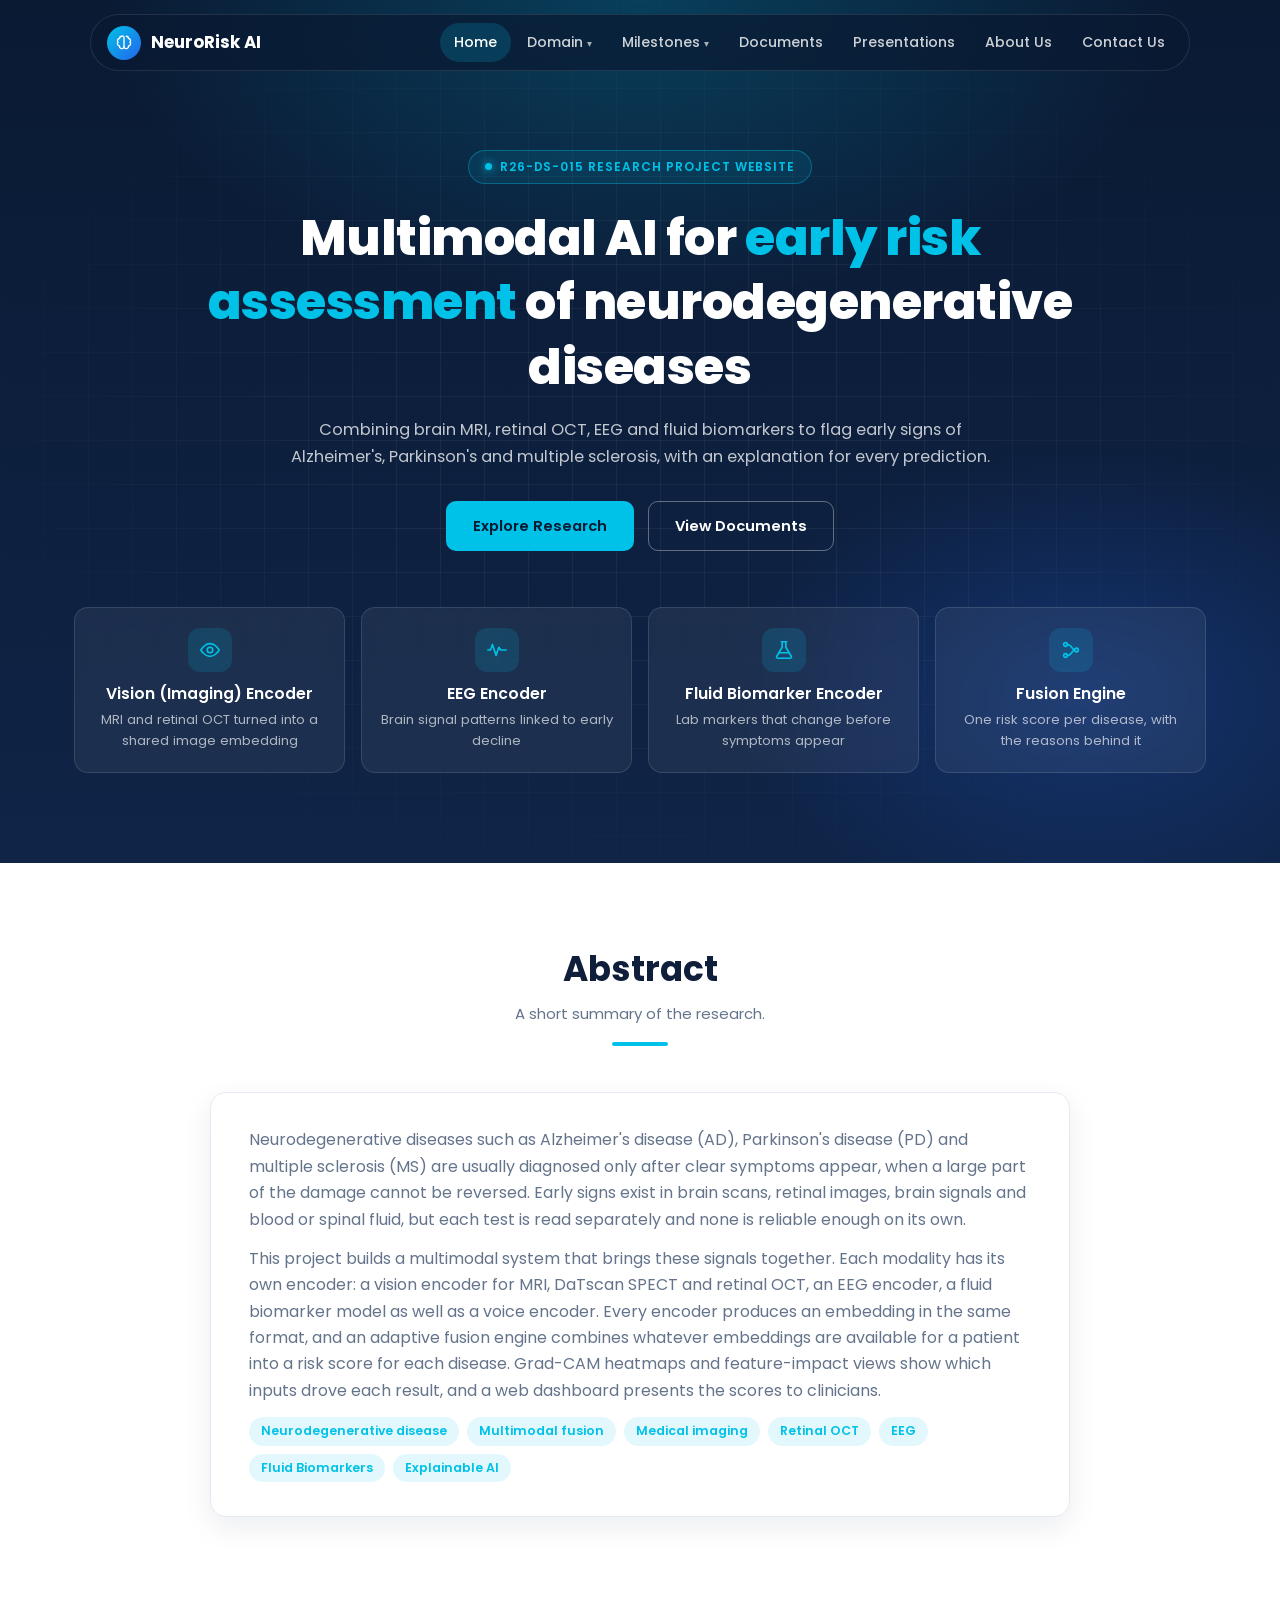
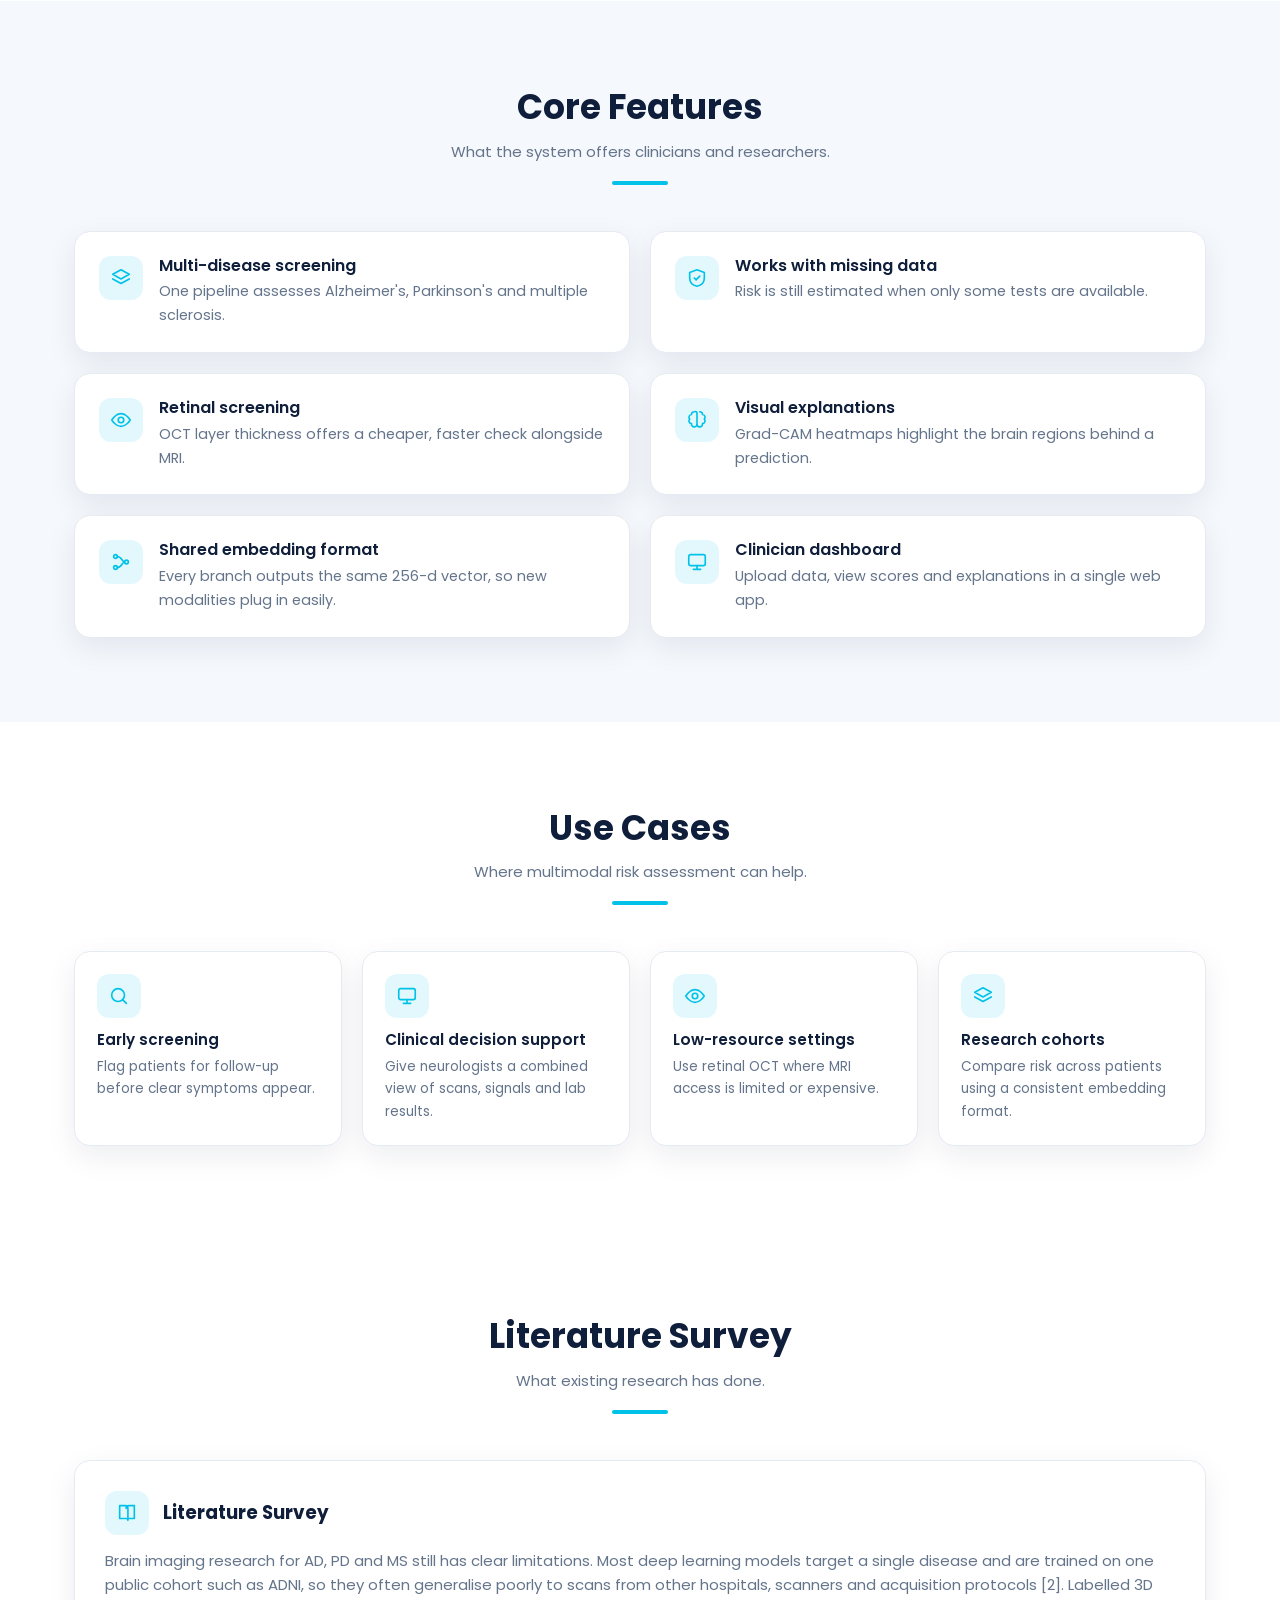
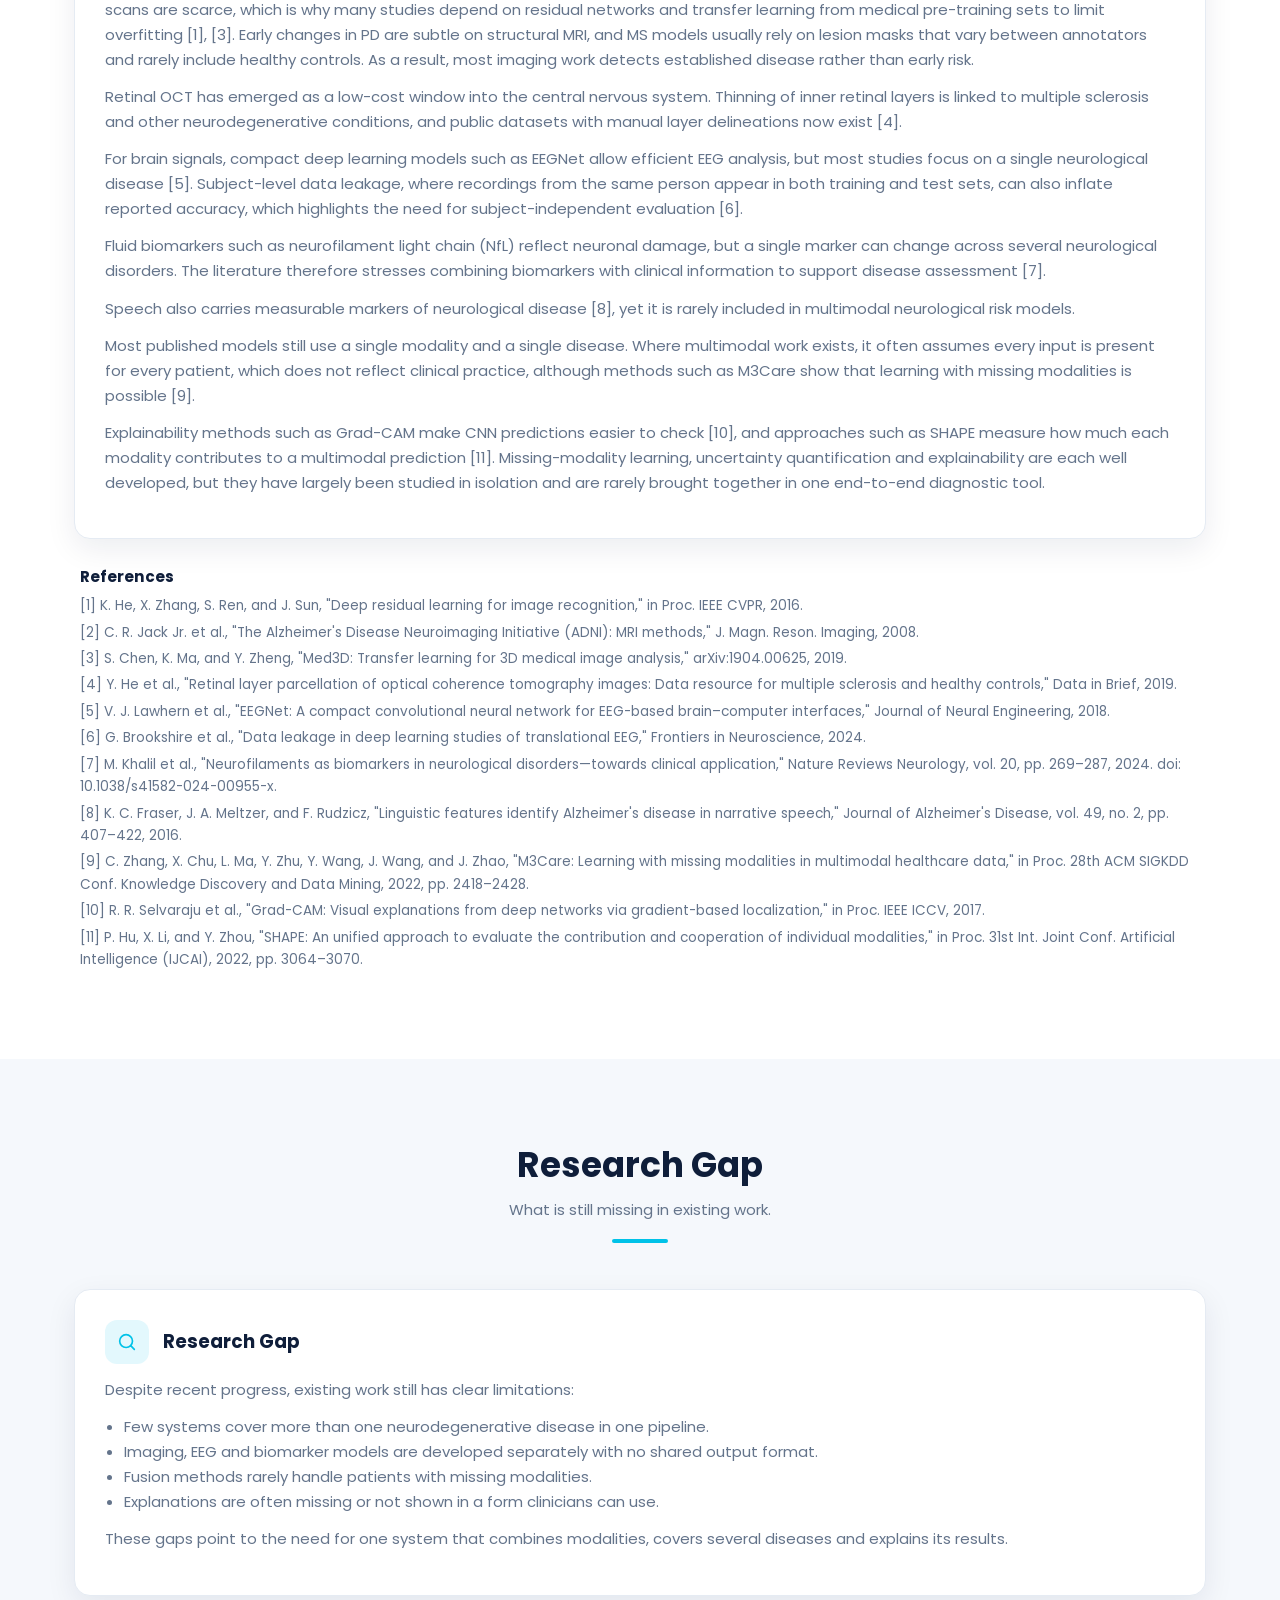
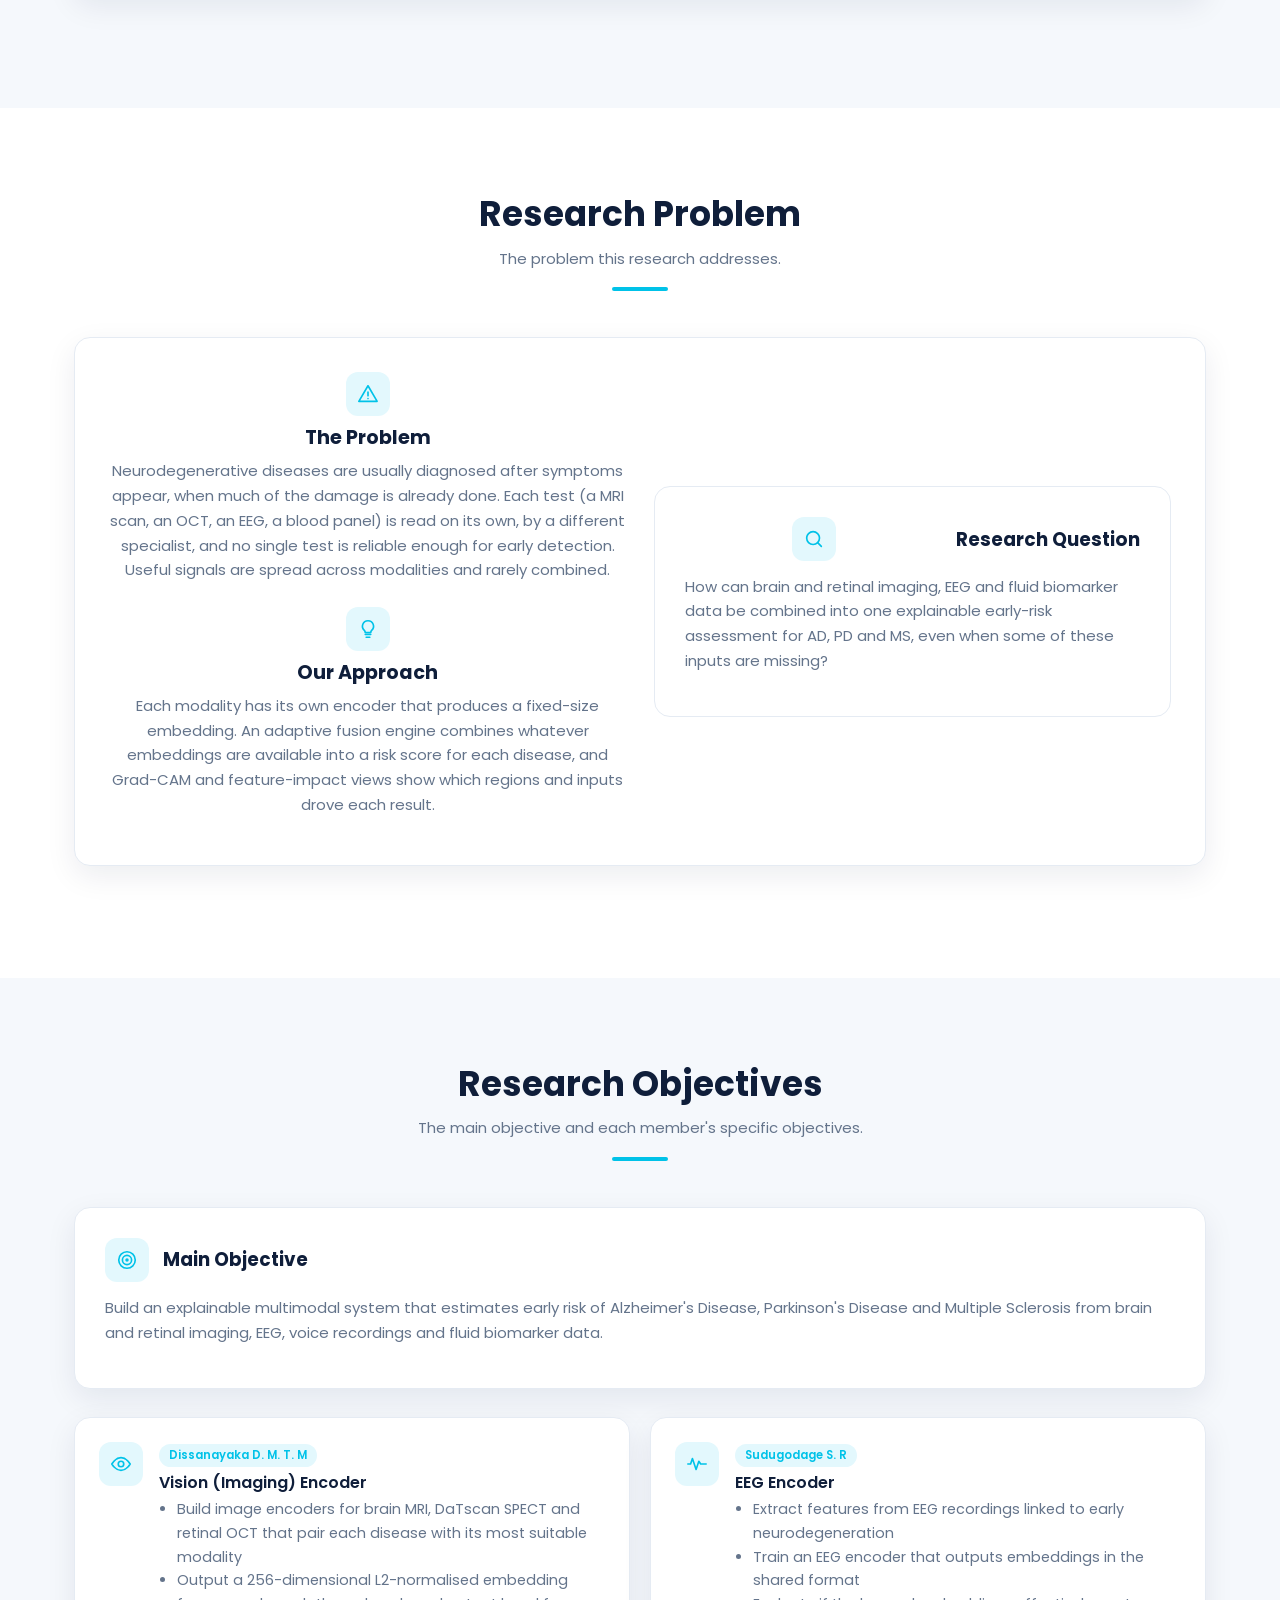
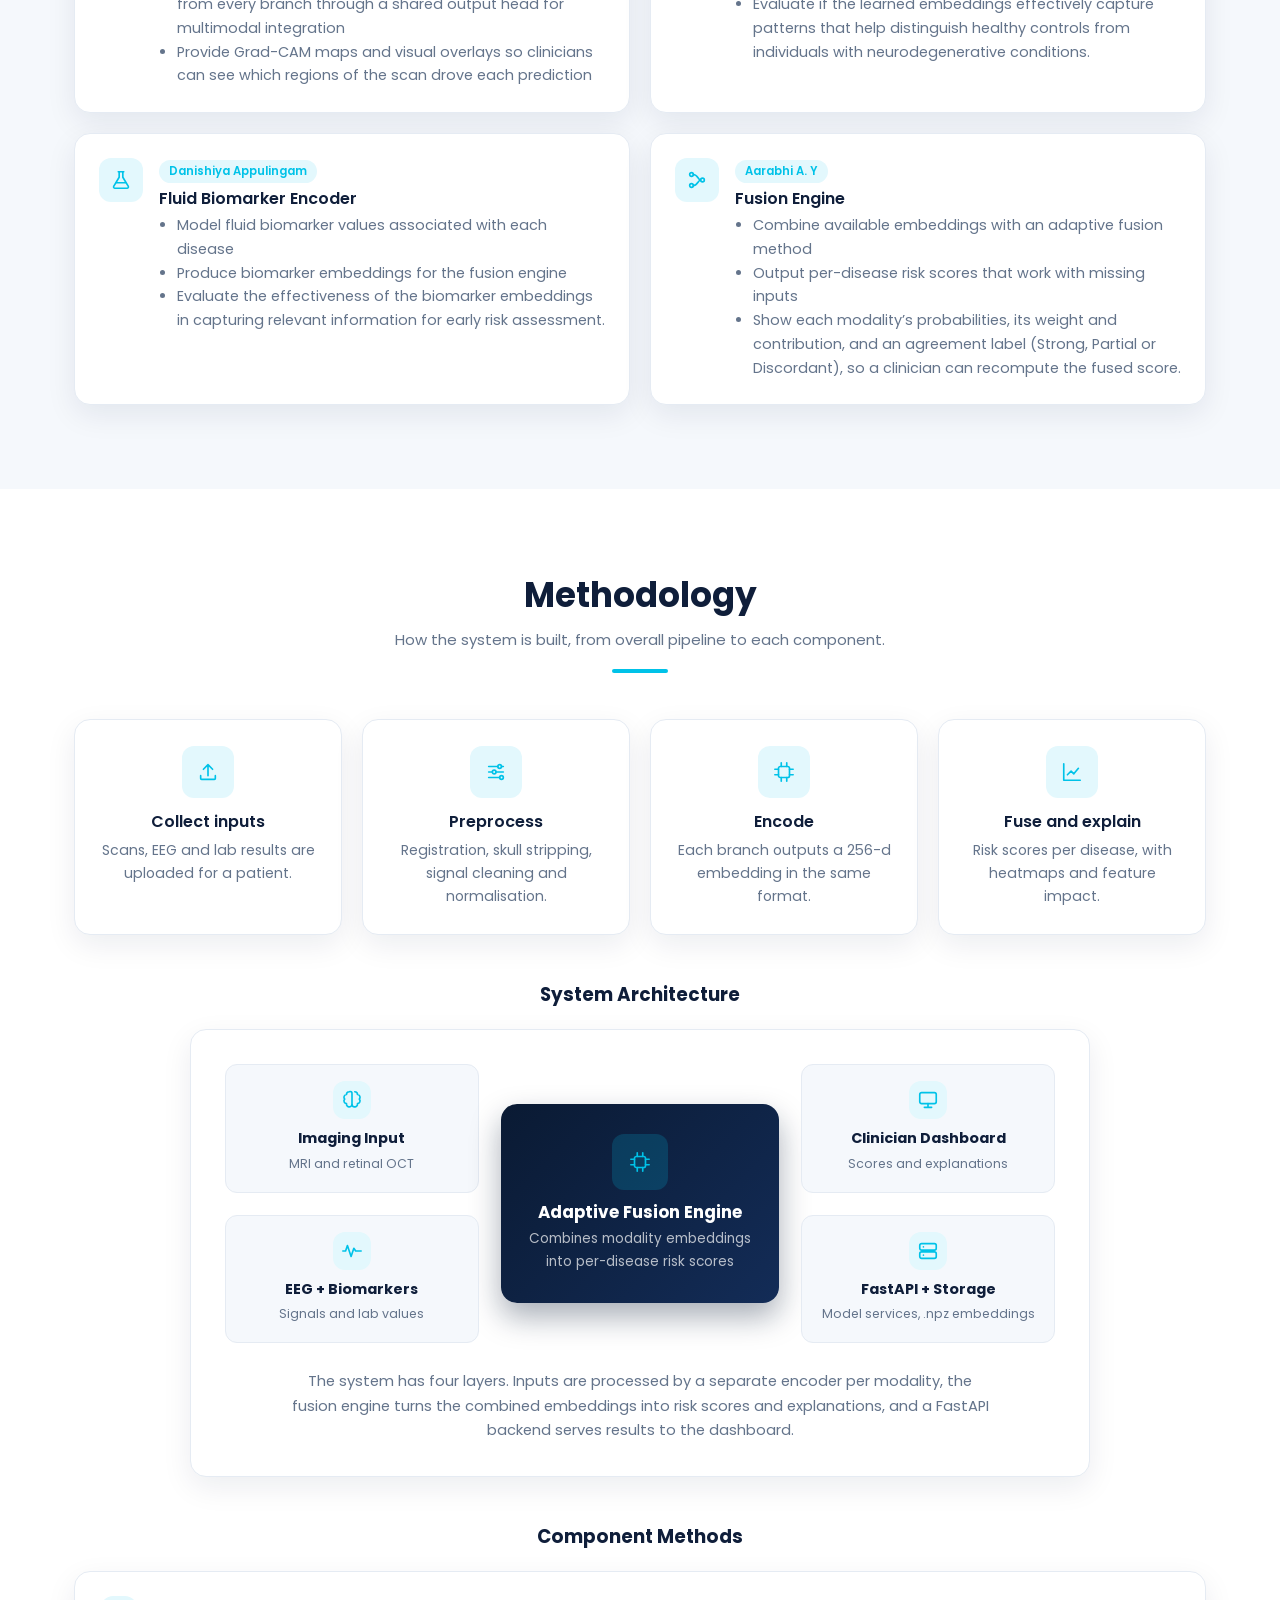
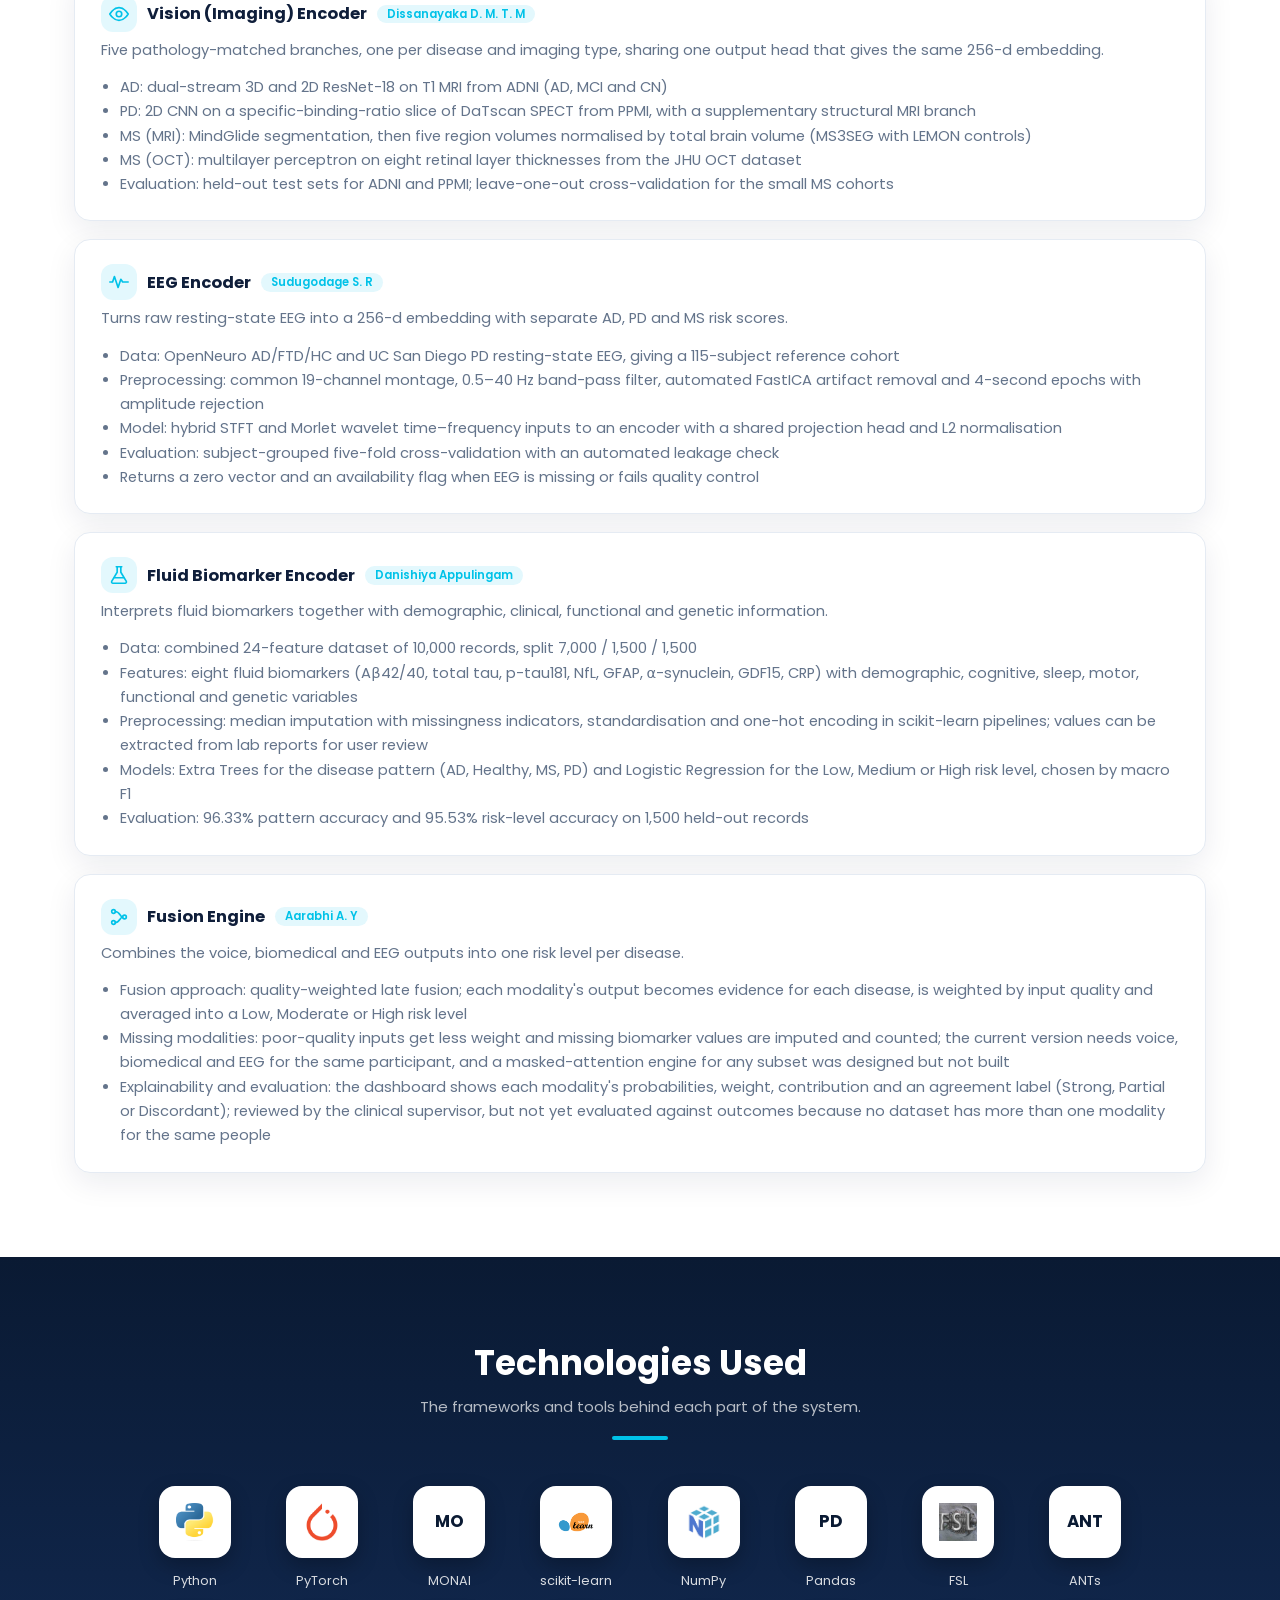
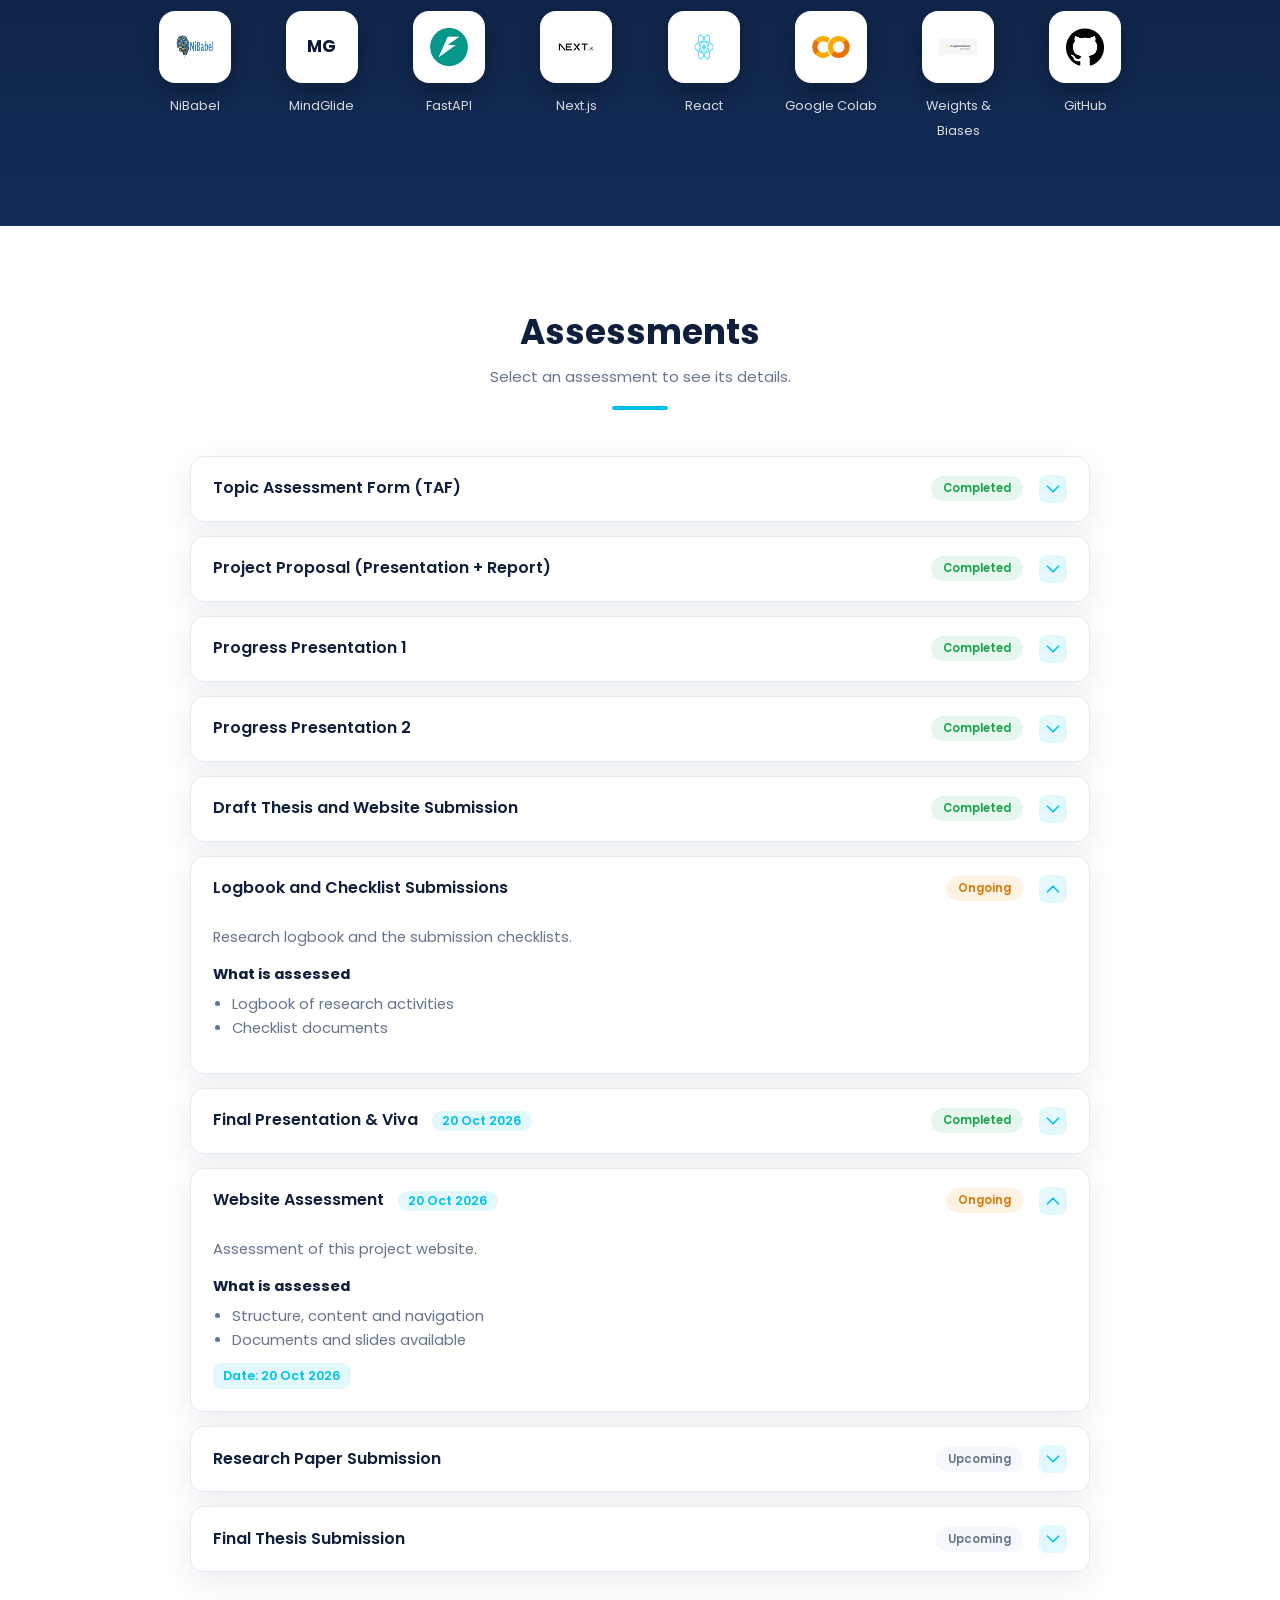
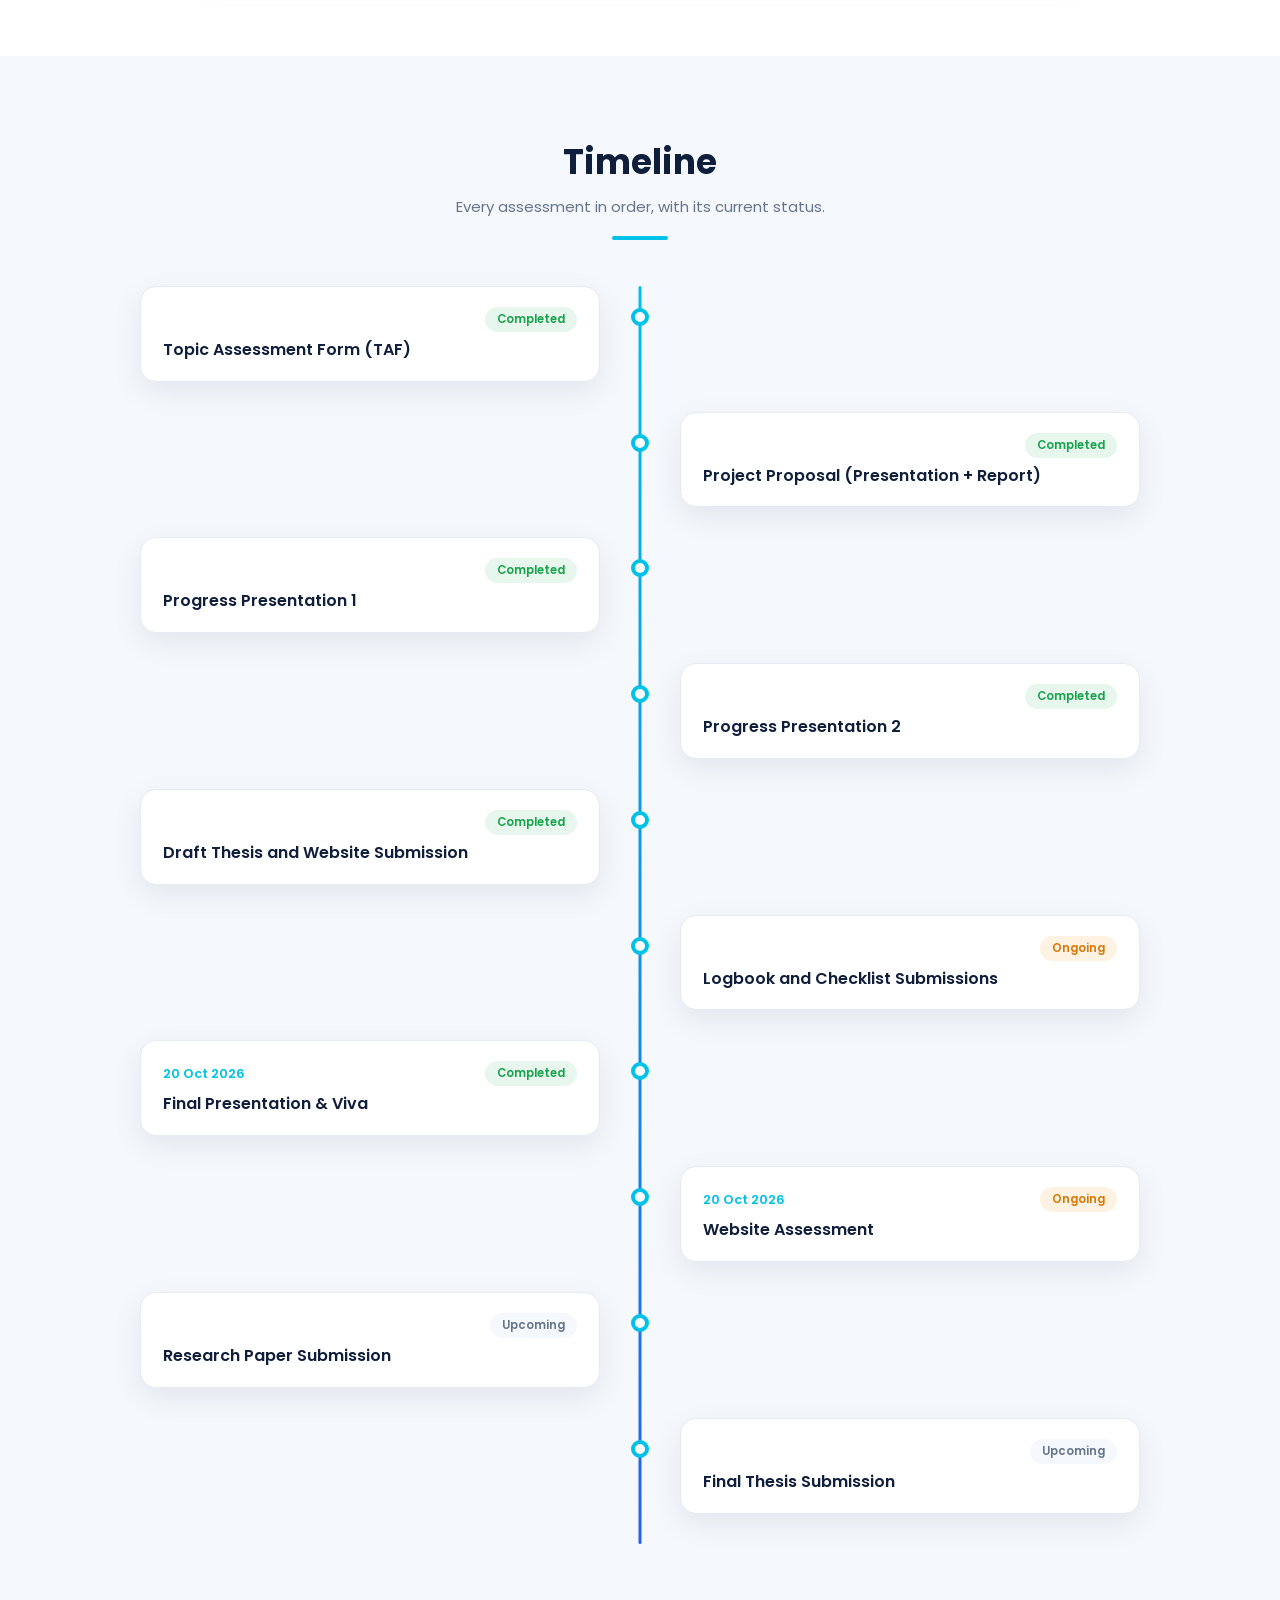
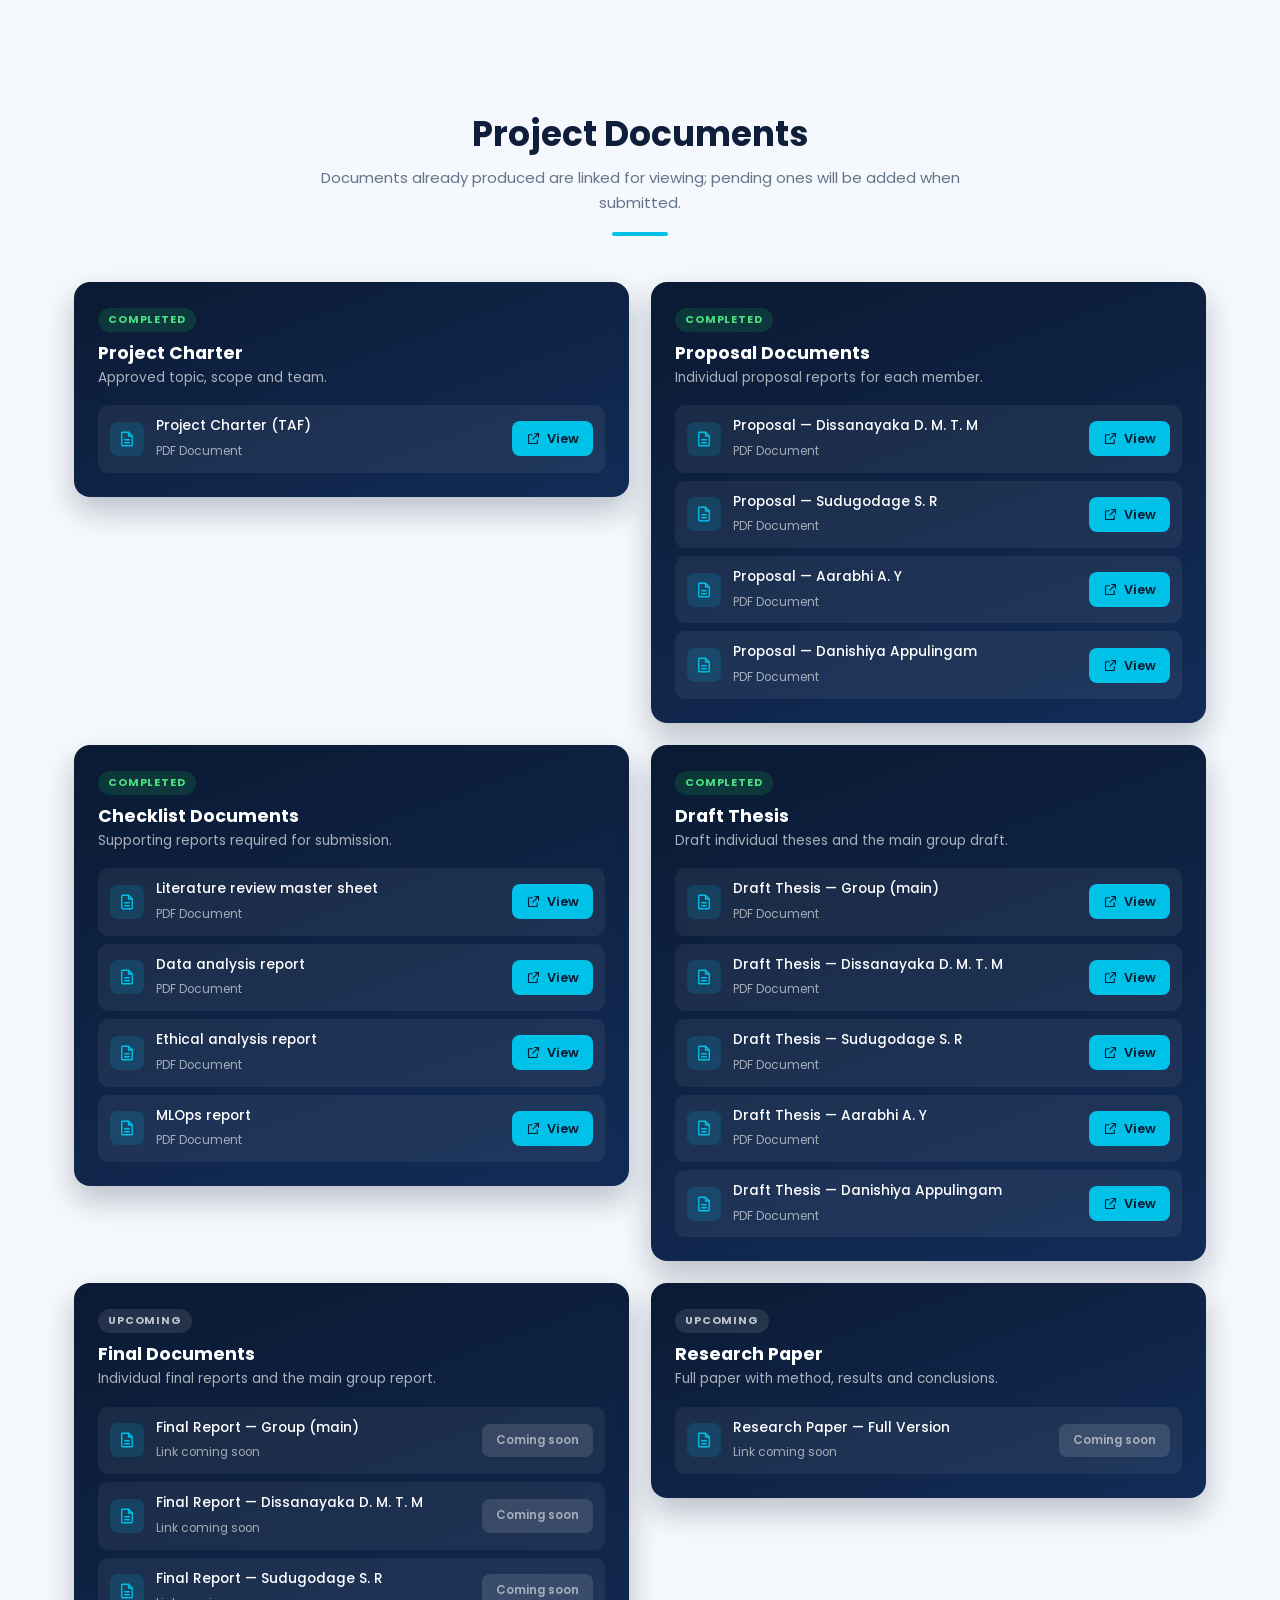
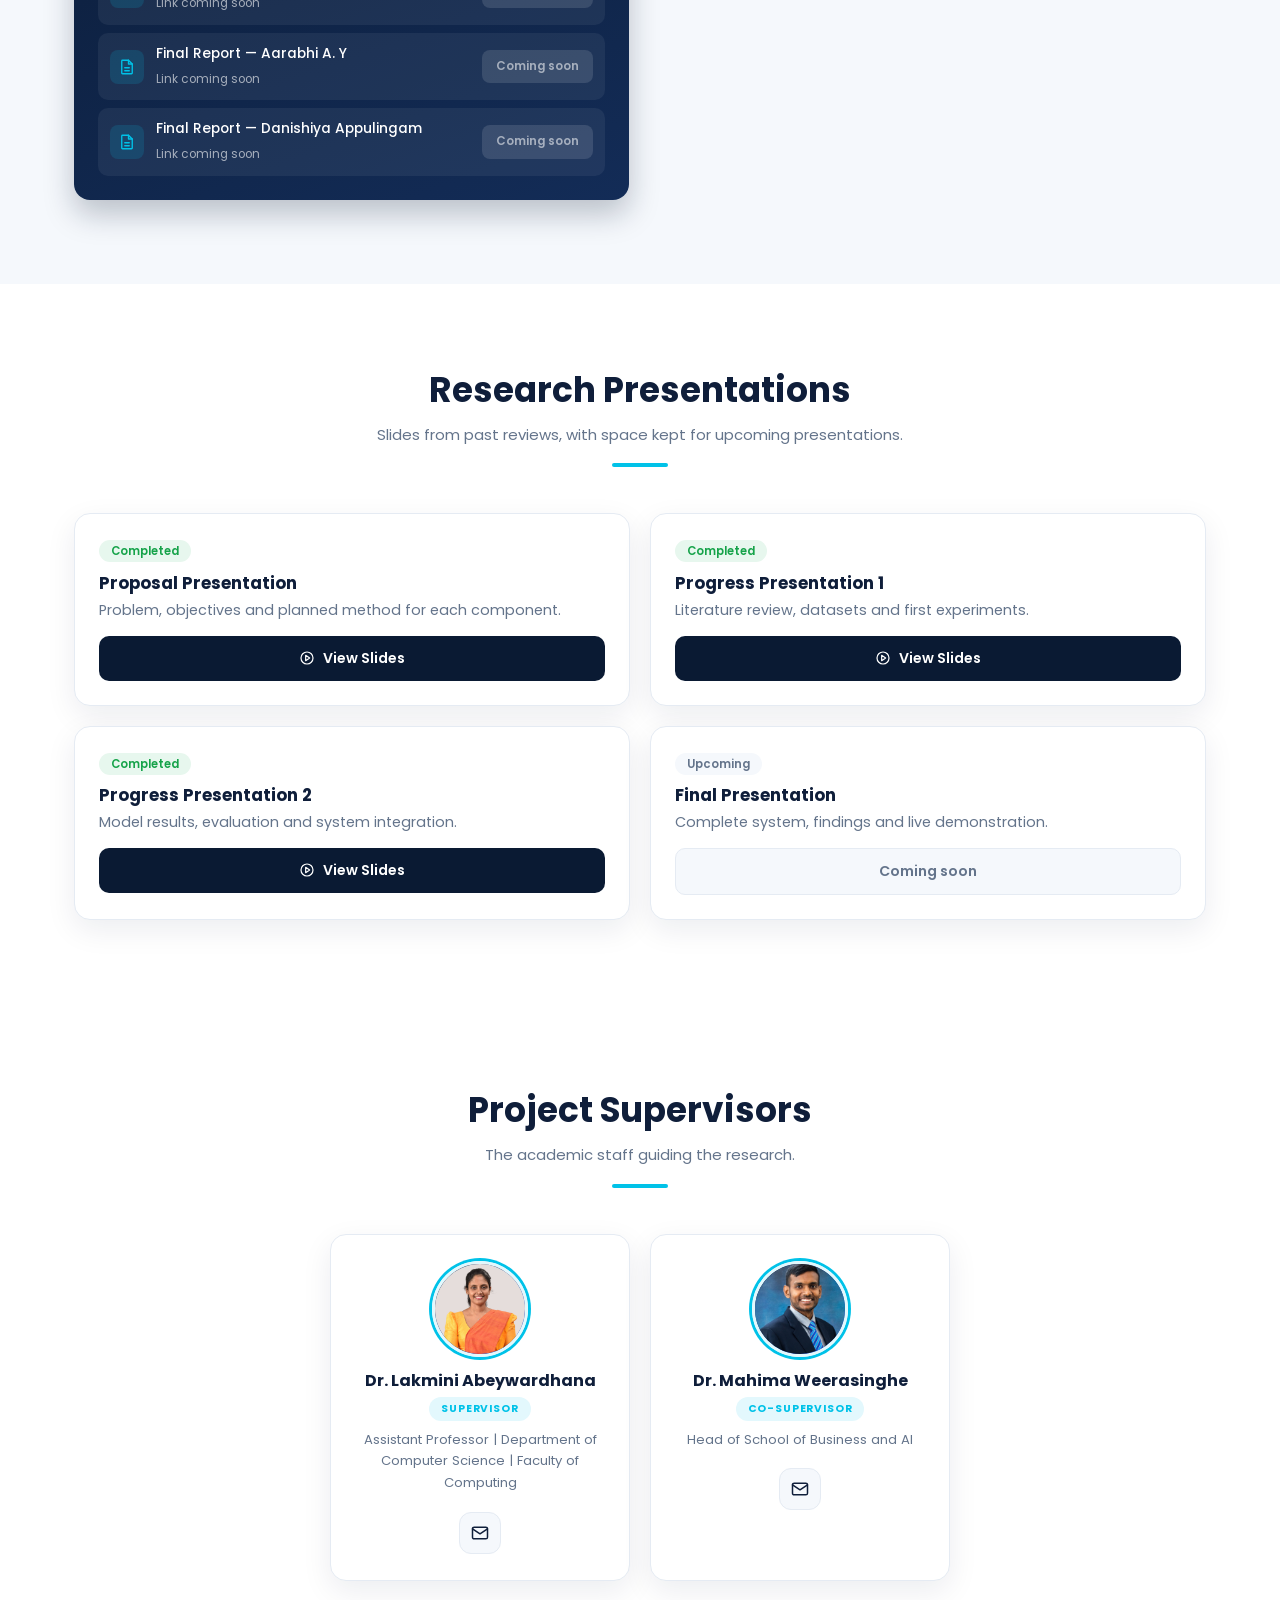
==== commit a888c5d7: "minor updates to timeline" ====
--- a/index.html
+++ b/index.html
@@ -74,23 +74,23 @@
   <div class="ms-body"><p>Second progress review, at roughly 90% of the work.</p><strong style="color:var(--ink)">What is assessed</strong>
   <ul><li>Trained models and evaluation</li><li>System integration</li><li>Remaining work</li></ul>
   </div>
-</details><details class="ms" id="home-ms-draft-thesis" open>
-  <summary><h3>Draft Thesis and Website Submission</h3><span class="status now">Ongoing</span><span class="chev"><svg class="ico" viewBox="0 0 24 24" aria-hidden="true"><path d="m6 9 6 6 6-6"/></svg></span></summary>
+</details><details class="ms" id="home-ms-draft-thesis">
+  <summary><h3>Draft Thesis and Website Submission</h3><span class="status done">Completed</span><span class="chev"><svg class="ico" viewBox="0 0 24 24" aria-hidden="true"><path d="m6 9 6 6 6-6"/></svg></span></summary>
   <div class="ms-body"><p>Submission of the draft thesis for review, together with this project website.</p><strong style="color:var(--ink)">What is assessed</strong>
   <ul><li>Draft individual thesis</li><li>Project website</li></ul>
   </div>
-</details><details class="ms" id="home-ms-logbook">
-  <summary><h3>Logbook and Checklist Submissions</h3><span class="status upcoming">Upcoming</span><span class="chev"><svg class="ico" viewBox="0 0 24 24" aria-hidden="true"><path d="m6 9 6 6 6-6"/></svg></span></summary>
+</details><details class="ms" id="home-ms-logbook" open>
+  <summary><h3>Logbook and Checklist Submissions</h3><span class="status now">Ongoing</span><span class="chev"><svg class="ico" viewBox="0 0 24 24" aria-hidden="true"><path d="m6 9 6 6 6-6"/></svg></span></summary>
   <div class="ms-body"><p>Research logbook and the submission checklists.</p><strong style="color:var(--ink)">What is assessed</strong>
   <ul><li>Logbook of research activities</li><li>Checklist documents</li></ul>
   </div>
 </details><details class="ms" id="home-ms-final">
-  <summary><h3>Final Presentation &amp; Viva <span class="date">20 Oct 2026</span></h3><span class="status upcoming">Upcoming</span><span class="chev"><svg class="ico" viewBox="0 0 24 24" aria-hidden="true"><path d="m6 9 6 6 6-6"/></svg></span></summary>
+  <summary><h3>Final Presentation &amp; Viva <span class="date">20 Oct 2026</span></h3><span class="status done">Completed</span><span class="chev"><svg class="ico" viewBox="0 0 24 24" aria-hidden="true"><path d="m6 9 6 6 6-6"/></svg></span></summary>
   <div class="ms-body"><p>Final demonstration of the complete system and oral defence.</p><strong style="color:var(--ink)">What is assessed</strong>
   <ul><li>Live demonstration</li><li>Individual viva</li></ul>
   <div class="row"><span class="marks">Date: 20 Oct 2026</span></div></div>
-</details><details class="ms" id="home-ms-website">
-  <summary><h3>Website Assessment <span class="date">20 Oct 2026</span></h3><span class="status upcoming">Upcoming</span><span class="chev"><svg class="ico" viewBox="0 0 24 24" aria-hidden="true"><path d="m6 9 6 6 6-6"/></svg></span></summary>
+</details><details class="ms" id="home-ms-website" open>
+  <summary><h3>Website Assessment <span class="date">20 Oct 2026</span></h3><span class="status now">Ongoing</span><span class="chev"><svg class="ico" viewBox="0 0 24 24" aria-hidden="true"><path d="m6 9 6 6 6-6"/></svg></span></summary>
   <div class="ms-body"><p>Assessment of this project website.</p><strong style="color:var(--ink)">What is assessed</strong>
   <ul><li>Structure, content and navigation</li><li>Documents and slides available</li></ul>
   <div class="row"><span class="marks">Date: 20 Oct 2026</span></div></div>
@@ -107,7 +107,7 @@
 </details></div>
 </div></section><section class="sec soft"><div class="wrap">
 <div class="sec-head"><h2>Timeline</h2><p>Every assessment in order, with its current status.</p></div>
-<ol class="tl"><li><a class="card tl-card" href="#home-ms-taf"><div class="meta"><span class="date"></span><span class="status done">Completed</span></div><h4>Topic Assessment Form (TAF)</h4></a></li><li><a class="card tl-card" href="#home-ms-proposal"><div class="meta"><span class="date"></span><span class="status done">Completed</span></div><h4>Project Proposal (Presentation + Report)</h4></a></li><li><a class="card tl-card" href="#home-ms-pp1"><div class="meta"><span class="date"></span><span class="status done">Completed</span></div><h4>Progress Presentation 1</h4></a></li><li><a class="card tl-card" href="#home-ms-pp2"><div class="meta"><span class="date"></span><span class="status done">Completed</span></div><h4>Progress Presentation 2</h4></a></li><li><a class="card tl-card" href="#home-ms-draft-thesis"><div class="meta"><span class="date"></span><span class="status now">Ongoing</span></div><h4>Draft Thesis and Website Submission</h4></a></li><li><a class="card tl-card" href="#home-ms-logbook"><div class="meta"><span class="date"></span><span class="status upcoming">Upcoming</span></div><h4>Logbook and Checklist Submissions</h4></a></li><li><a class="card tl-card" href="#home-ms-final"><div class="meta"><span class="date">20 Oct 2026</span><span class="status upcoming">Upcoming</span></div><h4>Final Presentation &amp; Viva</h4></a></li><li><a class="card tl-card" href="#home-ms-website"><div class="meta"><span class="date">20 Oct 2026</span><span class="status upcoming">Upcoming</span></div><h4>Website Assessment</h4></a></li><li><a class="card tl-card" href="#home-ms-paper"><div class="meta"><span class="date"></span><span class="status upcoming">Upcoming</span></div><h4>Research Paper Submission</h4></a></li><li><a class="card tl-card" href="#home-ms-final-thesis"><div class="meta"><span class="date"></span><span class="status upcoming">Upcoming</span></div><h4>Final Thesis Submission</h4></a></li></ol>
+<ol class="tl"><li><a class="card tl-card" href="#home-ms-taf"><div class="meta"><span class="date"></span><span class="status done">Completed</span></div><h4>Topic Assessment Form (TAF)</h4></a></li><li><a class="card tl-card" href="#home-ms-proposal"><div class="meta"><span class="date"></span><span class="status done">Completed</span></div><h4>Project Proposal (Presentation + Report)</h4></a></li><li><a class="card tl-card" href="#home-ms-pp1"><div class="meta"><span class="date"></span><span class="status done">Completed</span></div><h4>Progress Presentation 1</h4></a></li><li><a class="card tl-card" href="#home-ms-pp2"><div class="meta"><span class="date"></span><span class="status done">Completed</span></div><h4>Progress Presentation 2</h4></a></li><li><a class="card tl-card" href="#home-ms-draft-thesis"><div class="meta"><span class="date"></span><span class="status done">Completed</span></div><h4>Draft Thesis and Website Submission</h4></a></li><li><a class="card tl-card" href="#home-ms-logbook"><div class="meta"><span class="date"></span><span class="status now">Ongoing</span></div><h4>Logbook and Checklist Submissions</h4></a></li><li><a class="card tl-card" href="#home-ms-final"><div class="meta"><span class="date">20 Oct 2026</span><span class="status done">Completed</span></div><h4>Final Presentation &amp; Viva</h4></a></li><li><a class="card tl-card" href="#home-ms-website"><div class="meta"><span class="date">20 Oct 2026</span><span class="status now">Ongoing</span></div><h4>Website Assessment</h4></a></li><li><a class="card tl-card" href="#home-ms-paper"><div class="meta"><span class="date"></span><span class="status upcoming">Upcoming</span></div><h4>Research Paper Submission</h4></a></li><li><a class="card tl-card" href="#home-ms-final-thesis"><div class="meta"><span class="date"></span><span class="status upcoming">Upcoming</span></div><h4>Final Thesis Submission</h4></a></li></ol>
 </div></section><section class="sec soft"><div class="wrap">
 <div class="sec-head"><h2>Project Documents</h2><p>Documents already produced are linked for viewing; pending ones will be added when submitted.</p></div>
 <div class="docs"><div class="doc-card"><span class="avail done">Completed</span>
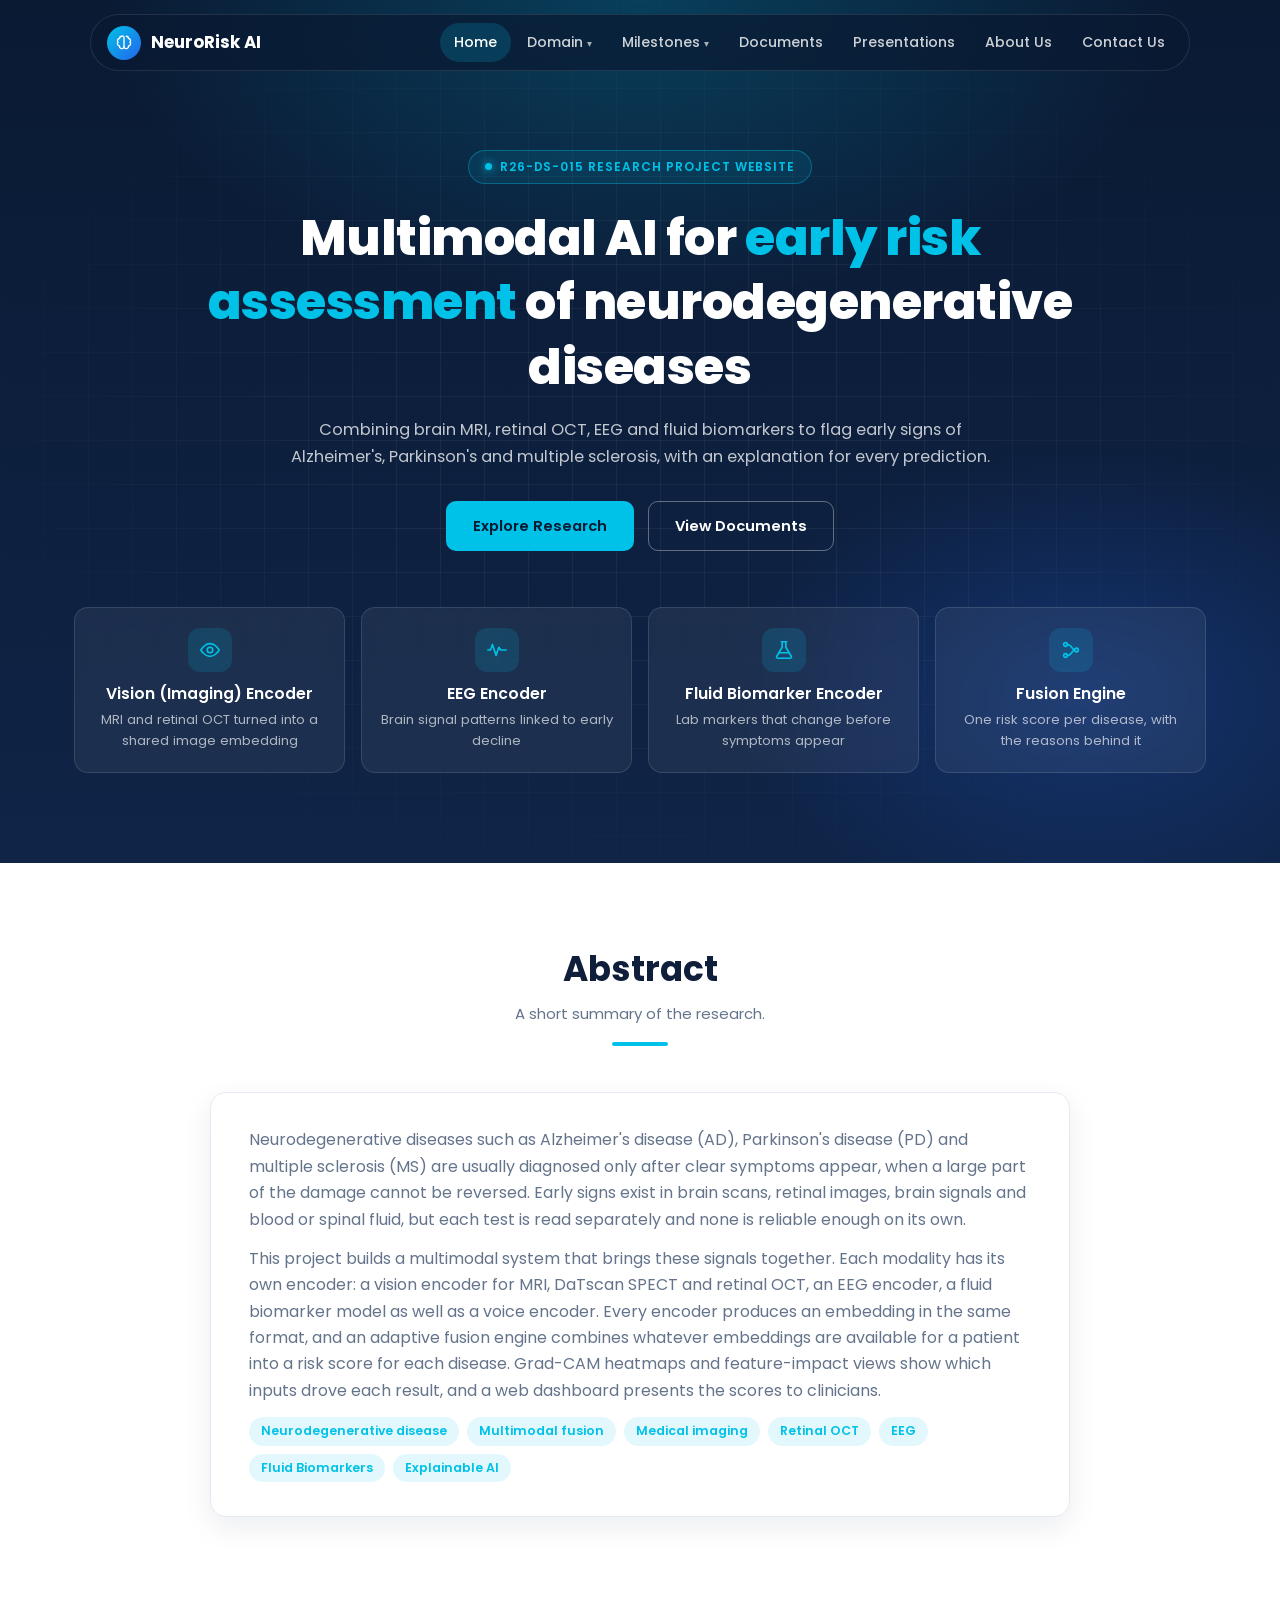
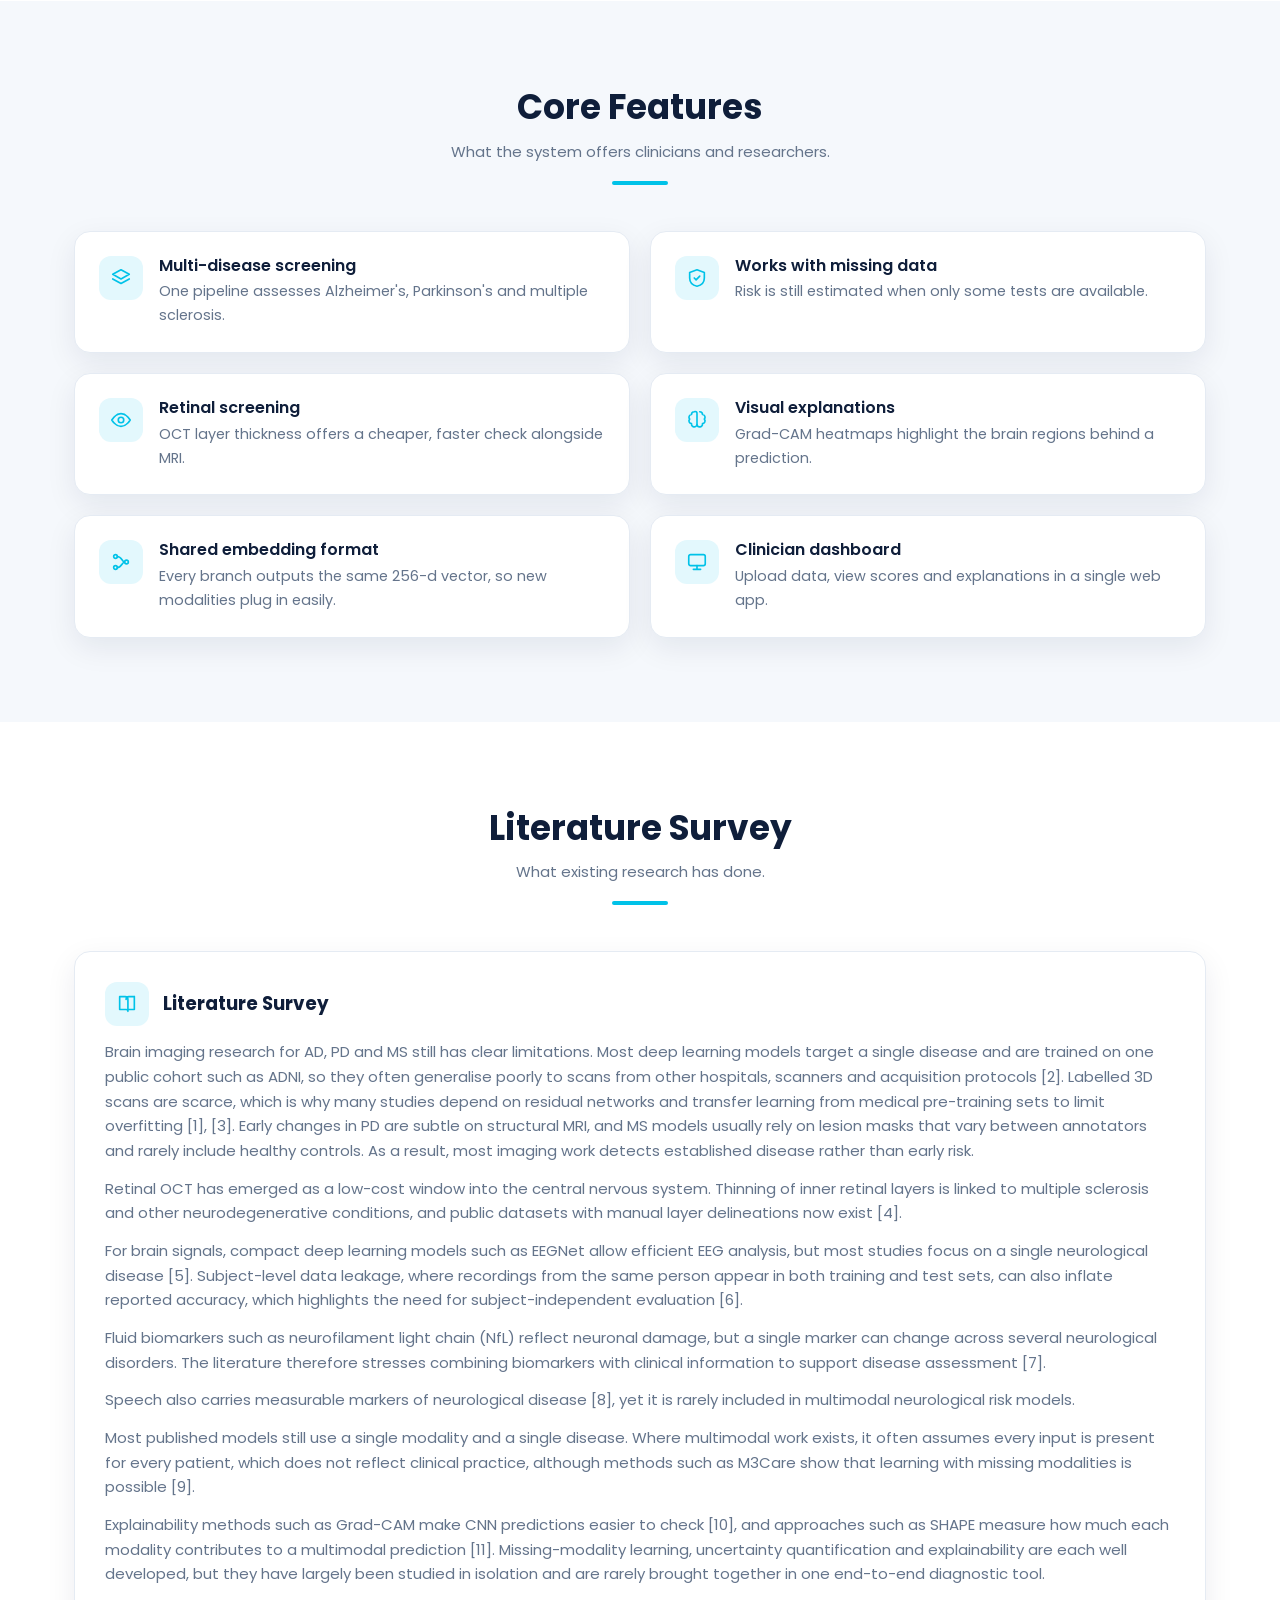
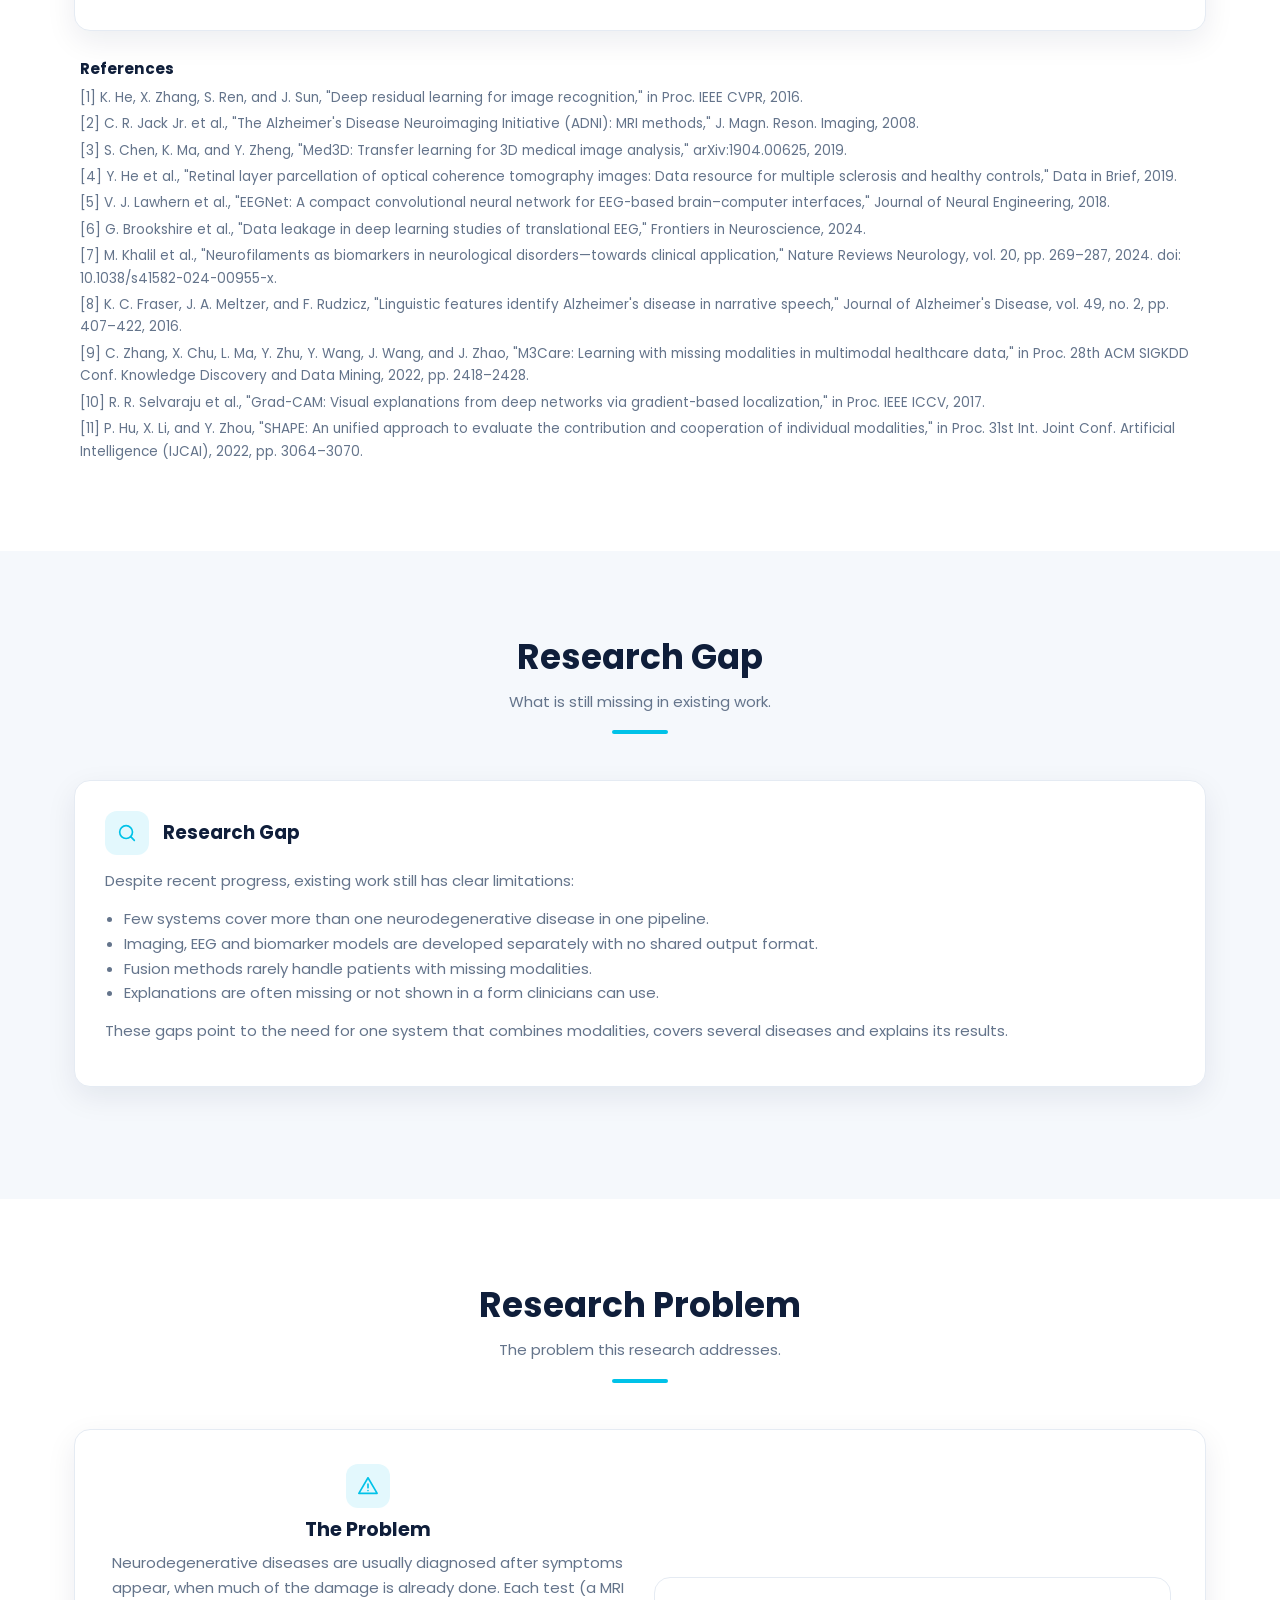
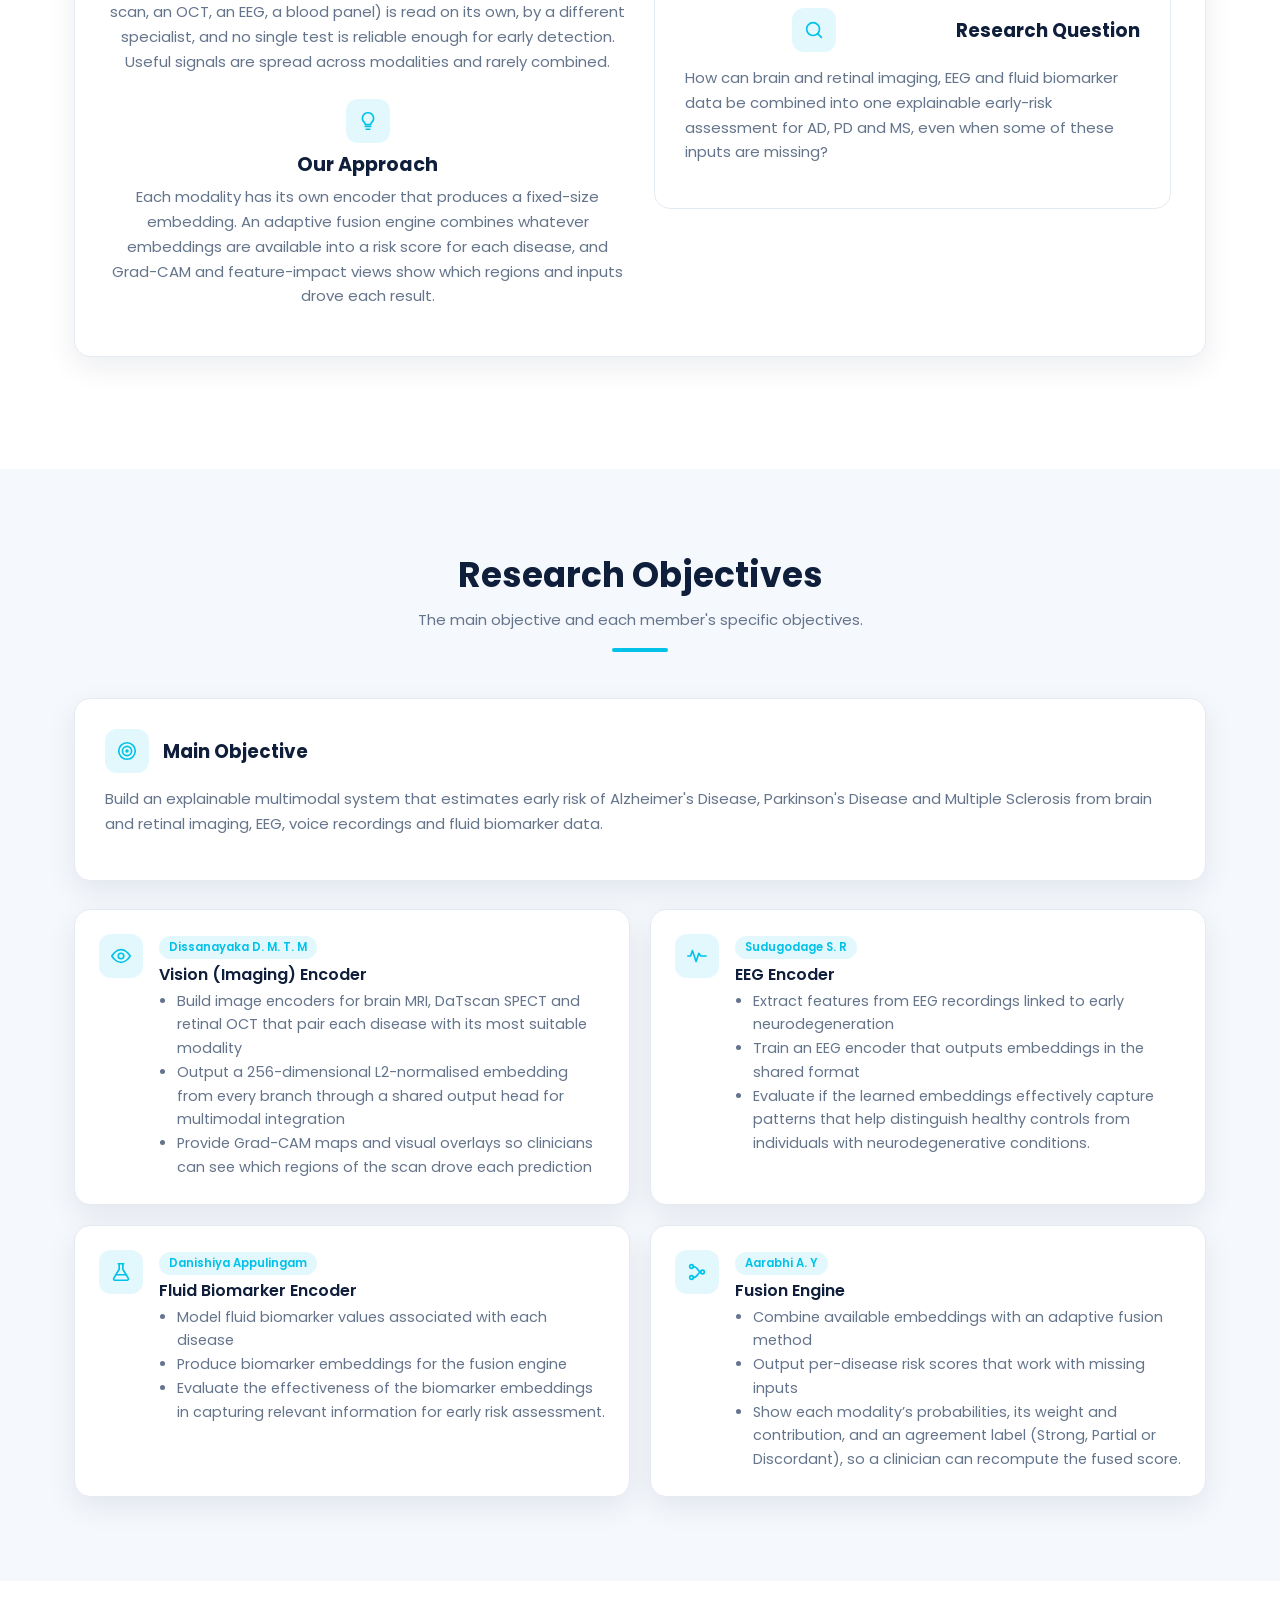
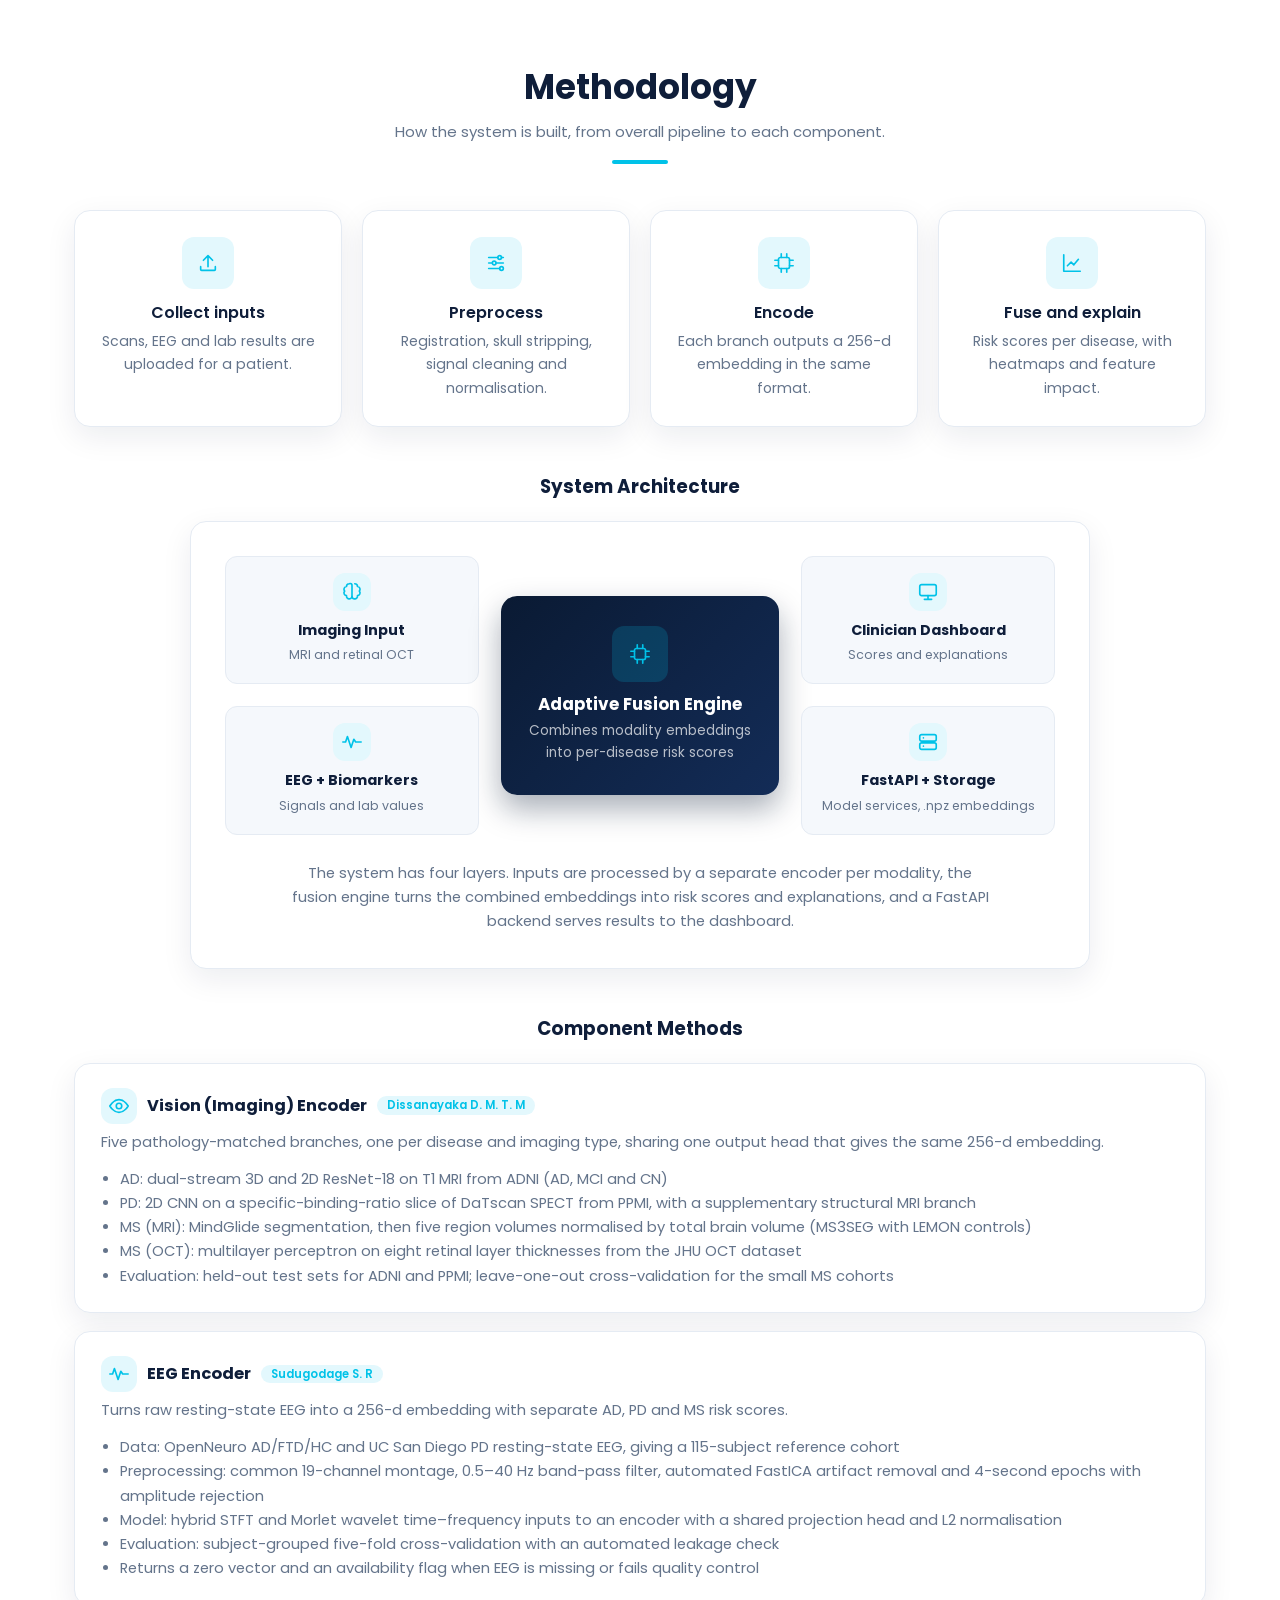
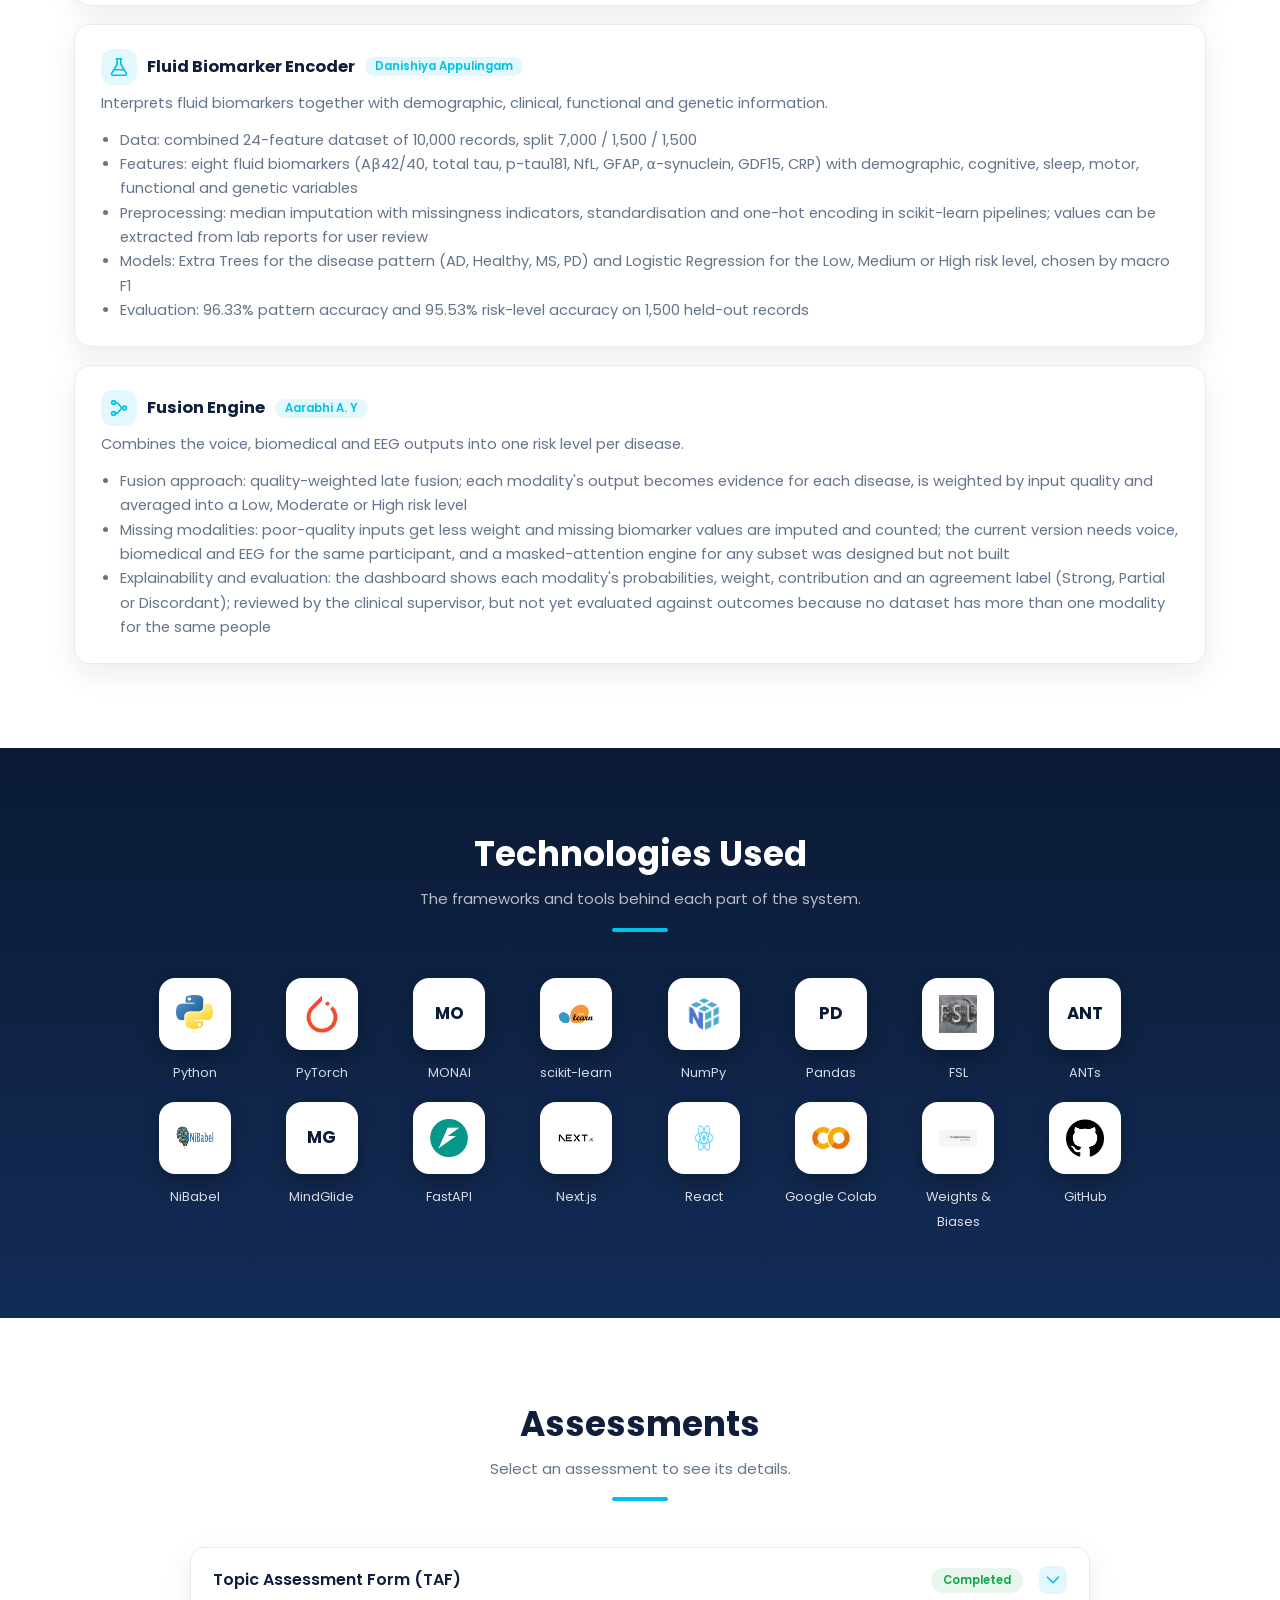
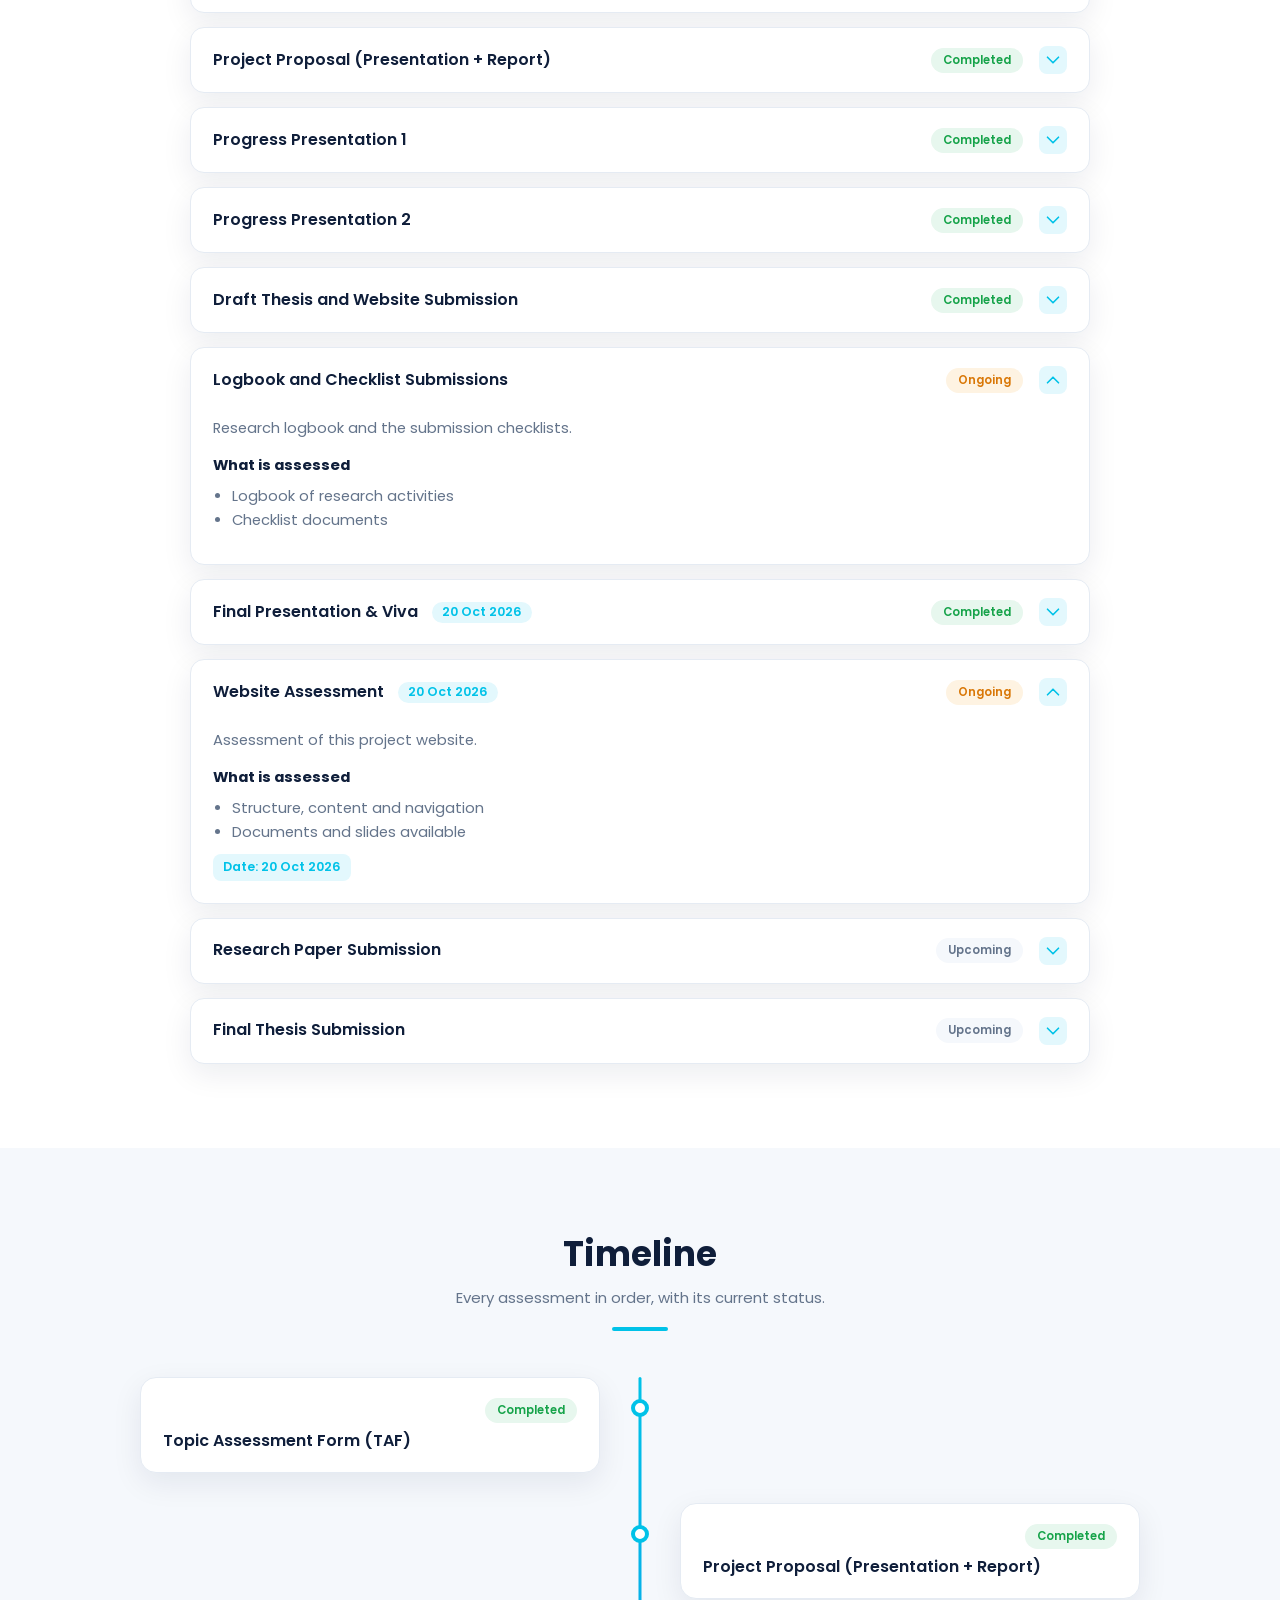
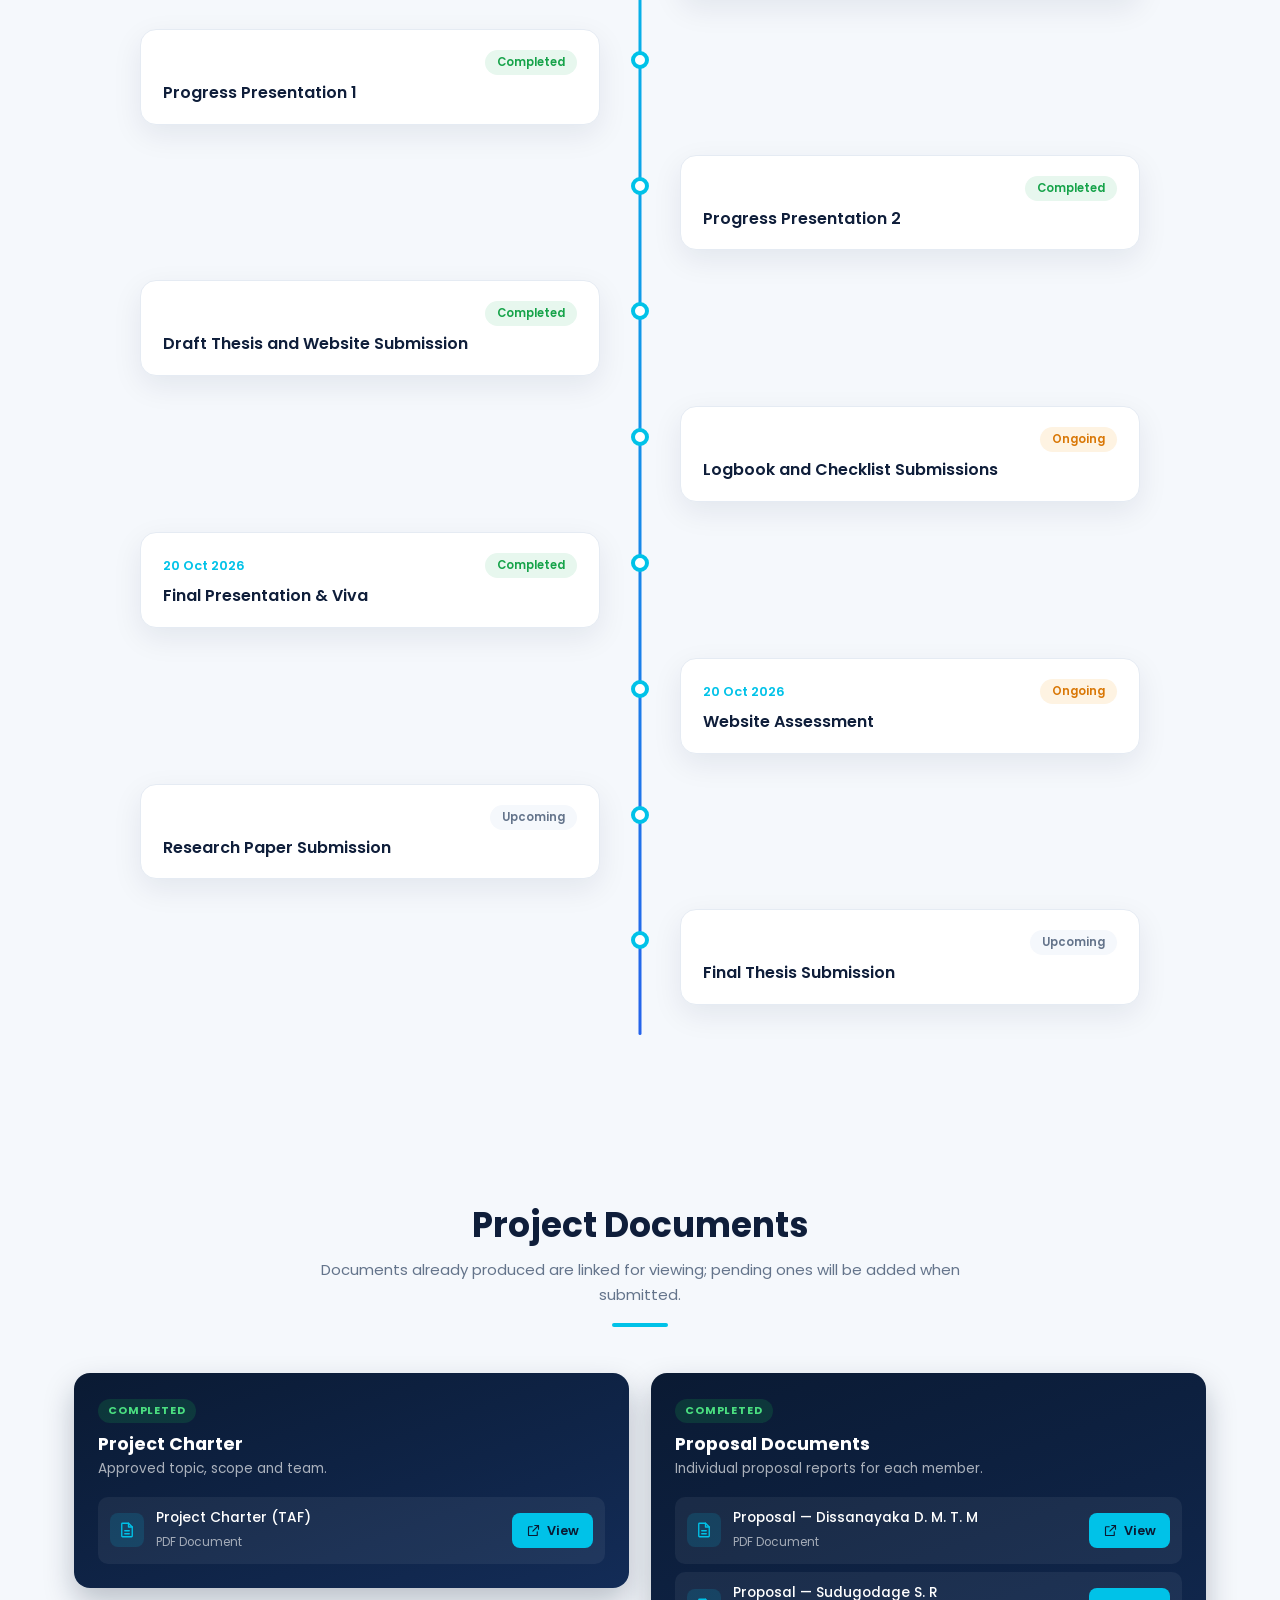
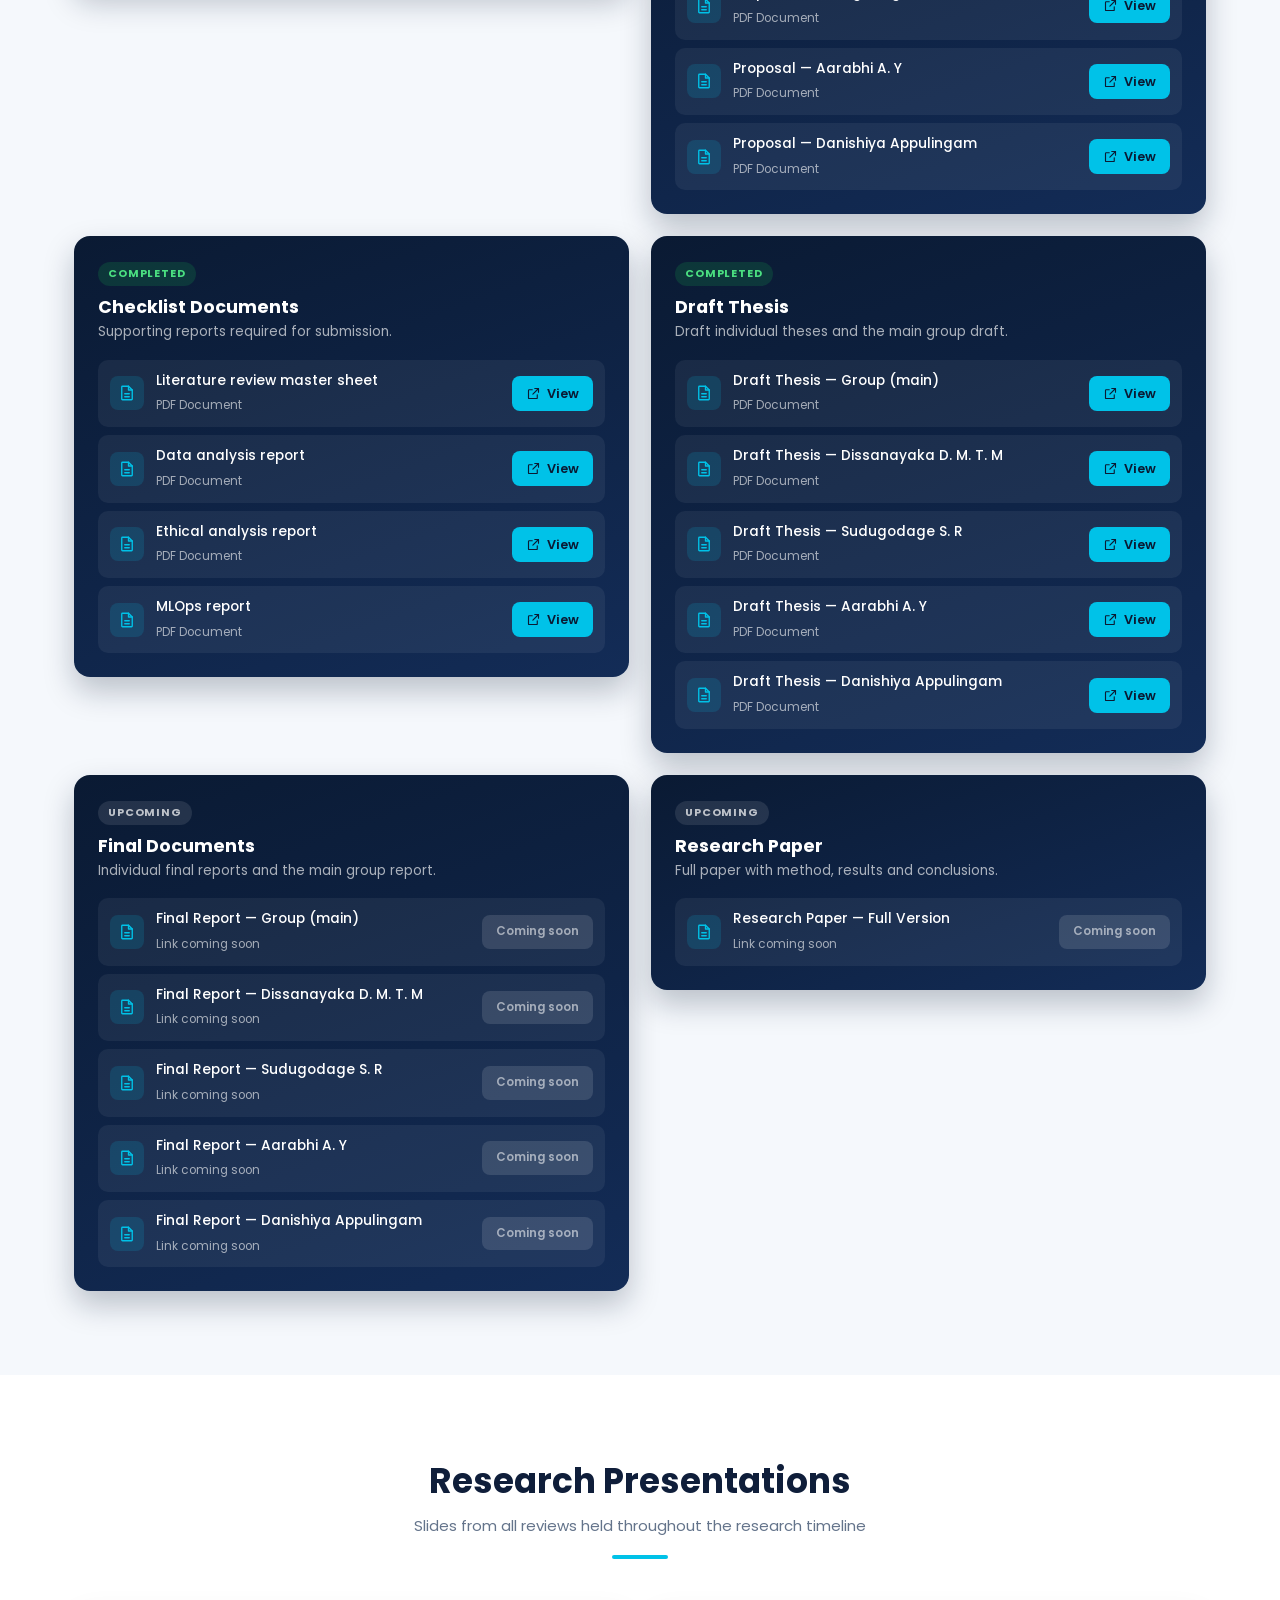
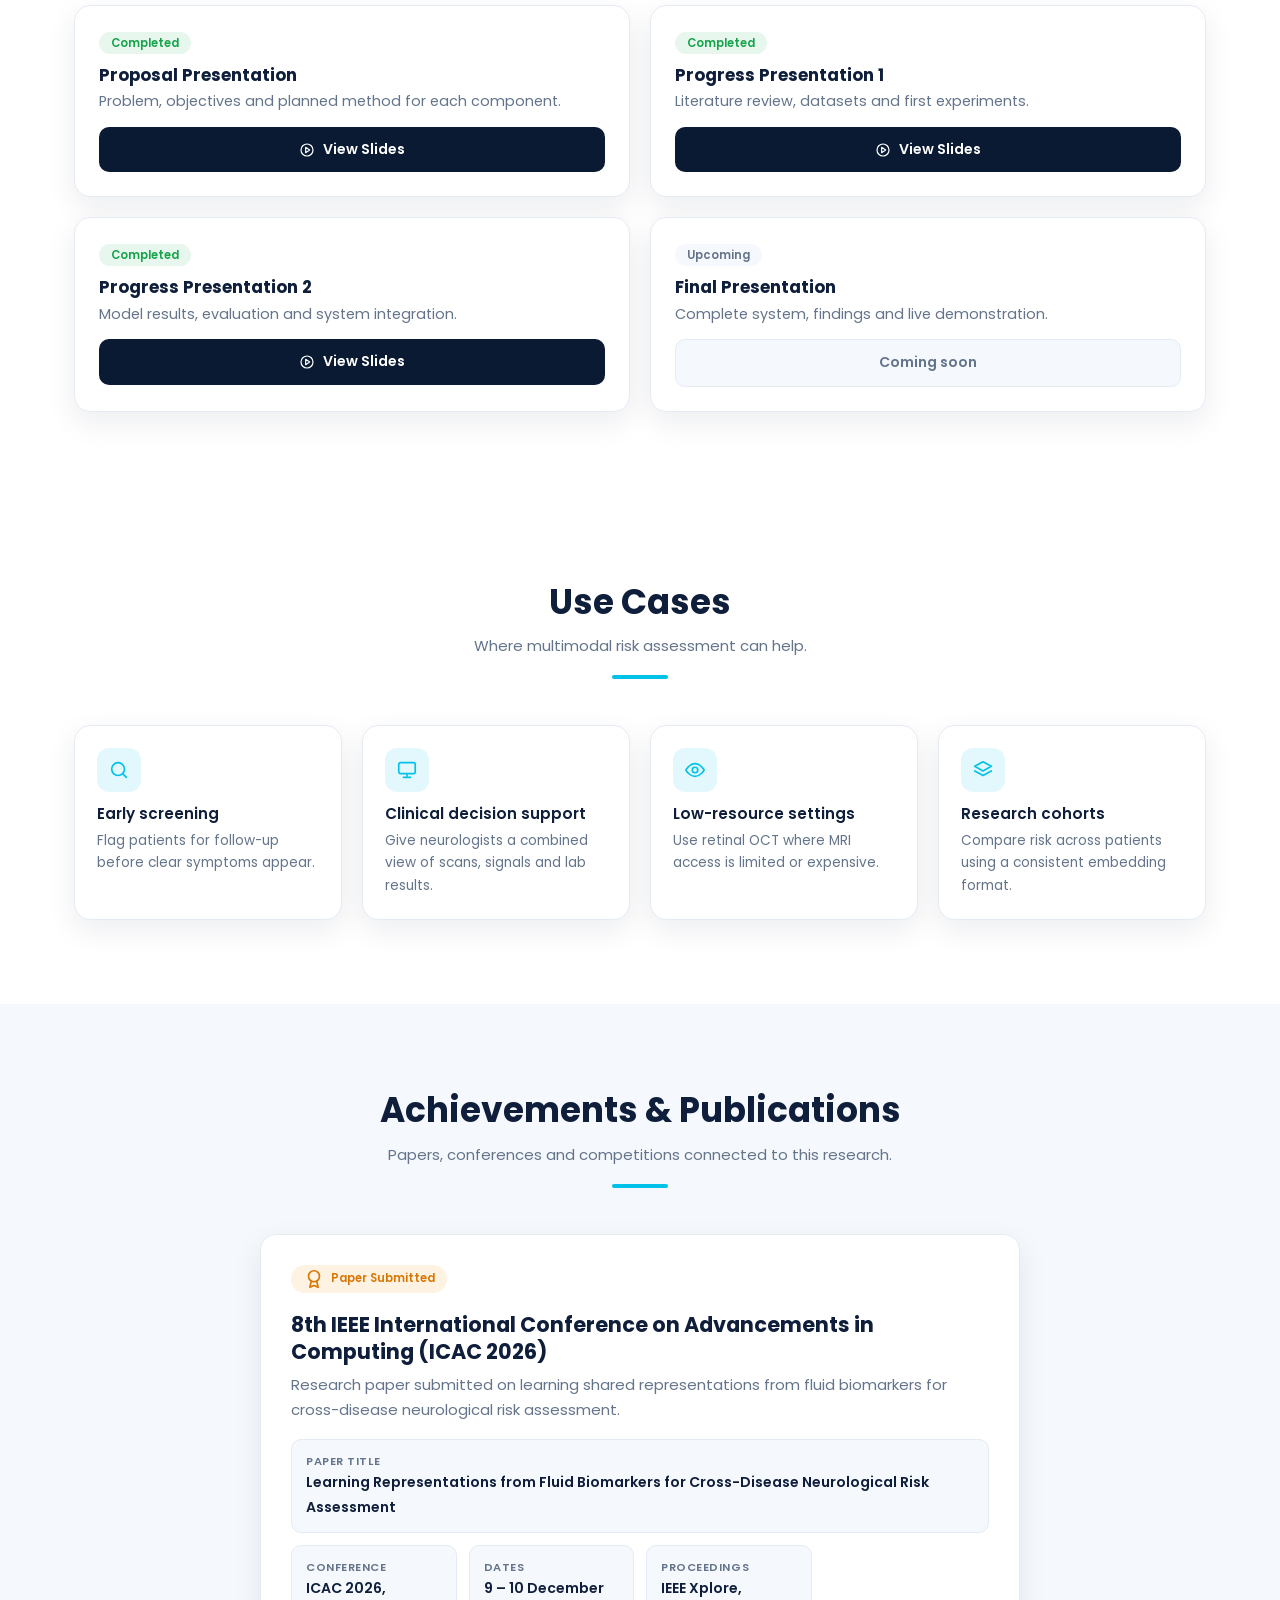
==== commit 985ccf3a: "add milestones content" ====
--- a/index.html
+++ b/index.html
@@ -31,9 +31,6 @@
 </div></section><section class="sec soft"><div class="wrap">
 <div class="sec-head"><h2>Core Features</h2><p>What the system offers clinicians and researchers.</p></div>
 <div class="grid2"><div class="card feat"><div class="icon-box"><svg class="ico" viewBox="0 0 24 24" aria-hidden="true"><path d="m12 3 9 5-9 5-9-5 9-5z"/><path d="m3 13 9 5 9-5"/></svg></div><div><h4>Multi-disease screening</h4><p>One pipeline assesses Alzheimer&#x27;s, Parkinson&#x27;s and multiple sclerosis.</p></div></div><div class="card feat"><div class="icon-box"><svg class="ico" viewBox="0 0 24 24" aria-hidden="true"><path d="M12 3 4 6v6c0 5 3.5 8 8 9 4.5-1 8-4 8-9V6l-8-3z"/><path d="m9 12 2 2 4-4"/></svg></div><div><h4>Works with missing data</h4><p>Risk is still estimated when only some tests are available.</p></div></div><div class="card feat"><div class="icon-box"><svg class="ico" viewBox="0 0 24 24" aria-hidden="true"><path d="M2 12s4-7 10-7 10 7 10 7-4 7-10 7S2 12 2 12z"/><circle cx="12" cy="12" r="3"/></svg></div><div><h4>Retinal screening</h4><p>OCT layer thickness offers a cheaper, faster check alongside MRI.</p></div></div><div class="card feat"><div class="icon-box"><svg class="ico" viewBox="0 0 24 24" aria-hidden="true"><path d="M9 3a3 3 0 0 0-3 3 3 3 0 0 0-2 5 3 3 0 0 0 2 5 3 3 0 0 0 6 1V5a2 2 0 0 0-3-2z"/><path d="M15 3a3 3 0 0 1 3 3 3 3 0 0 1 2 5 3 3 0 0 1-2 5 3 3 0 0 1-6 1"/></svg></div><div><h4>Visual explanations</h4><p>Grad-CAM heatmaps highlight the brain regions behind a prediction.</p></div></div><div class="card feat"><div class="icon-box"><svg class="ico" viewBox="0 0 24 24" aria-hidden="true"><circle cx="6" cy="6" r="2"/><circle cx="6" cy="18" r="2"/><circle cx="18" cy="12" r="2"/><path d="M8 6c5 0 5 6 8 6M8 18c5 0 5-6 8-6"/></svg></div><div><h4>Shared embedding format</h4><p>Every branch outputs the same 256-d vector, so new modalities plug in easily.</p></div></div><div class="card feat"><div class="icon-box"><svg class="ico" viewBox="0 0 24 24" aria-hidden="true"><rect x="3" y="4" width="18" height="12" rx="2"/><path d="M8 20h8M12 16v4"/></svg></div><div><h4>Clinician dashboard</h4><p>Upload data, view scores and explanations in a single web app.</p></div></div></div>
-</div></section><section class="sec "><div class="wrap">
-<div class="sec-head"><h2>Use Cases</h2><p>Where multimodal risk assessment can help.</p></div>
-<div class="grid4"><div class="card uc"><div class="icon-box" style="margin-bottom:12px"><svg class="ico" viewBox="0 0 24 24" aria-hidden="true"><circle cx="11" cy="11" r="7"/><path d="m20 20-4-4"/></svg></div><h4>Early screening</h4><p>Flag patients for follow-up before clear symptoms appear.</p></div><div class="card uc"><div class="icon-box" style="margin-bottom:12px"><svg class="ico" viewBox="0 0 24 24" aria-hidden="true"><rect x="3" y="4" width="18" height="12" rx="2"/><path d="M8 20h8M12 16v4"/></svg></div><h4>Clinical decision support</h4><p>Give neurologists a combined view of scans, signals and lab results.</p></div><div class="card uc"><div class="icon-box" style="margin-bottom:12px"><svg class="ico" viewBox="0 0 24 24" aria-hidden="true"><path d="M2 12s4-7 10-7 10 7 10 7-4 7-10 7S2 12 2 12z"/><circle cx="12" cy="12" r="3"/></svg></div><h4>Low-resource settings</h4><p>Use retinal OCT where MRI access is limited or expensive.</p></div><div class="card uc"><div class="icon-box" style="margin-bottom:12px"><svg class="ico" viewBox="0 0 24 24" aria-hidden="true"><path d="m12 3 9 5-9 5-9-5 9-5z"/><path d="m3 13 9 5 9-5"/></svg></div><h4>Research cohorts</h4><p>Compare risk across patients using a consistent embedding format.</p></div></div>
 </div></section><section class="sec " id="literature"><div class="wrap">
 <div class="sec-head"><h2>Literature Survey</h2><p>What existing research has done.</p></div>
 <div class="card block-card"><div class="bh"><div class="icon-box"><svg class="ico" viewBox="0 0 24 24" aria-hidden="true"><path d="M4 4h6a3 3 0 0 1 3 3v13a2 2 0 0 0-2-2H4z"/><path d="M20 4h-6a3 3 0 0 0-3 3"/><path d="M20 4v14h-7"/></svg></div><h3>Literature Survey</h3></div><p>Brain imaging research for AD, PD and MS still has clear limitations. Most deep learning models target a single disease and are trained on one public cohort such as ADNI, so they often generalise poorly to scans from other hospitals, scanners and acquisition protocols [2]. Labelled 3D scans are scarce, which is why many studies depend on residual networks and transfer learning from medical pre-training sets to limit overfitting [1], [3]. Early changes in PD are subtle on structural MRI, and MS models usually rely on lesion masks that vary between annotators and rarely include healthy controls. As a result, most imaging work detects established disease rather than early risk.</p><p>Retinal OCT has emerged as a low-cost window into the central nervous system. Thinning of inner retinal layers is linked to multiple sclerosis and other neurodegenerative conditions, and public datasets with manual layer delineations now exist [4].</p><p>For brain signals, compact deep learning models such as EEGNet allow efficient EEG analysis, but most studies focus on a single neurological disease [5]. Subject-level data leakage, where recordings from the same person appear in both training and test sets, can also inflate reported accuracy, which highlights the need for subject-independent evaluation [6].</p><p>Fluid biomarkers such as neurofilament light chain (NfL) reflect neuronal damage, but a single marker can change across several neurological disorders. The literature therefore stresses combining biomarkers with clinical information to support disease assessment [7].</p><p>Speech also carries measurable markers of neurological disease [8], yet it is rarely included in multimodal neurological risk models.</p><p>Most published models still use a single modality and a single disease. Where multimodal work exists, it often assumes every input is present for every patient, which does not reflect clinical practice, although methods such as M3Care show that learning with missing modalities is possible [9].</p><p>Explainability methods such as Grad-CAM make CNN predictions easier to check [10], and approaches such as SHAPE measure how much each modality contributes to a multimodal prediction [11]. Missing-modality learning, uncertainty quantification and explainability are each well developed, but they have largely been studied in isolation and are rarely brought together in one end-to-end diagnostic tool.</p></div><div class="refs"><h4>References</h4><p>[1] K. He, X. Zhang, S. Ren, and J. Sun, &quot;Deep residual learning for image recognition,&quot; in Proc. IEEE CVPR, 2016.</p><p>[2] C. R. Jack Jr. et al., &quot;The Alzheimer&#x27;s Disease Neuroimaging Initiative (ADNI): MRI methods,&quot; J. Magn. Reson. Imaging, 2008.</p><p>[3] S. Chen, K. Ma, and Y. Zheng, &quot;Med3D: Transfer learning for 3D medical image analysis,&quot; arXiv:1904.00625, 2019.</p><p>[4] Y. He et al., &quot;Retinal layer parcellation of optical coherence tomography images: Data resource for multiple sclerosis and healthy controls,&quot; Data in Brief, 2019.</p><p>[5] V. J. Lawhern et al., &quot;EEGNet: A compact convolutional neural network for EEG-based brain–computer interfaces,&quot; Journal of Neural Engineering, 2018.</p><p>[6] G. Brookshire et al., &quot;Data leakage in deep learning studies of translational EEG,&quot; Frontiers in Neuroscience, 2024.</p><p>[7] M. Khalil et al., &quot;Neurofilaments as biomarkers in neurological disorders—towards clinical application,&quot; Nature Reviews Neurology, vol. 20, pp. 269–287, 2024. doi: 10.1038/s41582-024-00955-x.</p><p>[8] K. C. Fraser, J. A. Meltzer, and F. Rudzicz, &quot;Linguistic features identify Alzheimer&#x27;s disease in narrative speech,&quot; Journal of Alzheimer&#x27;s Disease, vol. 49, no. 2, pp. 407–422, 2016.</p><p>[9] C. Zhang, X. Chu, L. Ma, Y. Zhu, Y. Wang, J. Wang, and J. Zhao, &quot;M3Care: Learning with missing modalities in multimodal healthcare data,&quot; in Proc. 28th ACM SIGKDD Conf. Knowledge Discovery and Data Mining, 2022, pp. 2418–2428.</p><p>[10] R. R. Selvaraju et al., &quot;Grad-CAM: Visual explanations from deep networks via gradient-based localization,&quot; in Proc. IEEE ICCV, 2017.</p><p>[11] P. Hu, X. Li, and Y. Zhou, &quot;SHAPE: An unified approach to evaluate the contribution and cooperation of individual modalities,&quot; in Proc. 31st Int. Joint Conf. Artificial Intelligence (IJCAI), 2022, pp. 3064–3070.</p></div>
@@ -118,17 +115,20 @@
   <h3>Final Documents</h3><p>Individual final reports and the main group report.</p><div class="doc-row"><span class="fi"><svg class="ico" viewBox="0 0 24 24" aria-hidden="true"><path d="M14 3H6a1 1 0 0 0-1 1v16a1 1 0 0 0 1 1h12a1 1 0 0 0 1-1V8z"/><path d="M14 3v5h5M9 13h6M9 17h6"/></svg></span><div class="dm"><strong title="Final Report — Group (main)">Final Report — Group (main)</strong><span>Link coming soon</span></div><span class="view" aria-disabled="true">Coming soon</span></div><div class="doc-row"><span class="fi"><svg class="ico" viewBox="0 0 24 24" aria-hidden="true"><path d="M14 3H6a1 1 0 0 0-1 1v16a1 1 0 0 0 1 1h12a1 1 0 0 0 1-1V8z"/><path d="M14 3v5h5M9 13h6M9 17h6"/></svg></span><div class="dm"><strong title="Final Report — Dissanayaka D. M. T. M">Final Report — Dissanayaka D. M. T. M</strong><span>Link coming soon</span></div><span class="view" aria-disabled="true">Coming soon</span></div><div class="doc-row"><span class="fi"><svg class="ico" viewBox="0 0 24 24" aria-hidden="true"><path d="M14 3H6a1 1 0 0 0-1 1v16a1 1 0 0 0 1 1h12a1 1 0 0 0 1-1V8z"/><path d="M14 3v5h5M9 13h6M9 17h6"/></svg></span><div class="dm"><strong title="Final Report — Sudugodage S. R">Final Report — Sudugodage S. R</strong><span>Link coming soon</span></div><span class="view" aria-disabled="true">Coming soon</span></div><div class="doc-row"><span class="fi"><svg class="ico" viewBox="0 0 24 24" aria-hidden="true"><path d="M14 3H6a1 1 0 0 0-1 1v16a1 1 0 0 0 1 1h12a1 1 0 0 0 1-1V8z"/><path d="M14 3v5h5M9 13h6M9 17h6"/></svg></span><div class="dm"><strong title="Final Report — Aarabhi A. Y">Final Report — Aarabhi A. Y</strong><span>Link coming soon</span></div><span class="view" aria-disabled="true">Coming soon</span></div><div class="doc-row"><span class="fi"><svg class="ico" viewBox="0 0 24 24" aria-hidden="true"><path d="M14 3H6a1 1 0 0 0-1 1v16a1 1 0 0 0 1 1h12a1 1 0 0 0 1-1V8z"/><path d="M14 3v5h5M9 13h6M9 17h6"/></svg></span><div class="dm"><strong title="Final Report — Danishiya Appulingam">Final Report — Danishiya Appulingam</strong><span>Link coming soon</span></div><span class="view" aria-disabled="true">Coming soon</span></div></div><div class="doc-card"><span class="avail upcoming">Upcoming</span>
   <h3>Research Paper</h3><p>Full paper with method, results and conclusions.</p><div class="doc-row"><span class="fi"><svg class="ico" viewBox="0 0 24 24" aria-hidden="true"><path d="M14 3H6a1 1 0 0 0-1 1v16a1 1 0 0 0 1 1h12a1 1 0 0 0 1-1V8z"/><path d="M14 3v5h5M9 13h6M9 17h6"/></svg></span><div class="dm"><strong title="Research Paper — Full Version">Research Paper — Full Version</strong><span>Link coming soon</span></div><span class="view" aria-disabled="true">Coming soon</span></div></div></div>
 </div></section><section class="sec "><div class="wrap">
-<div class="sec-head"><h2>Research Presentations</h2><p>Slides from past reviews, with space kept for upcoming presentations.</p></div>
+<div class="sec-head"><h2>Research Presentations</h2><p>Slides from all reviews held throughout the research timeline</p></div>
 <div class="grid2"><div class="card pres"><span class="status done">Completed</span><h4>Proposal Presentation</h4><p>Problem, objectives and planned method for each component.</p><a class="btn-navy" href="https://drive.google.com/file/d/1ppvsT6N100F5wnnnFg6BqZHqeKl1xhdt/view?usp=sharing" target="_blank" rel="noopener"><svg class="ico" viewBox="0 0 24 24" aria-hidden="true"><circle cx="12" cy="12" r="9"/><path d="m10 8 6 4-6 4z"/></svg>View Slides</a></div><div class="card pres"><span class="status done">Completed</span><h4>Progress Presentation 1</h4><p>Literature review, datasets and first experiments.</p><a class="btn-navy" href="https://drive.google.com/file/d/1sGRdBrWa60Z3i4eYzAbRxfxH50XBKADf/view?usp=share_link" target="_blank" rel="noopener"><svg class="ico" viewBox="0 0 24 24" aria-hidden="true"><circle cx="12" cy="12" r="9"/><path d="m10 8 6 4-6 4z"/></svg>View Slides</a></div><div class="card pres"><span class="status done">Completed</span><h4>Progress Presentation 2</h4><p>Model results, evaluation and system integration.</p><a class="btn-navy" href="https://drive.google.com/file/d/1lZee7vji6kFMrE0_WN9kgHvq5GBGM5sL/view?usp=share_link" target="_blank" rel="noopener"><svg class="ico" viewBox="0 0 24 24" aria-hidden="true"><circle cx="12" cy="12" r="9"/><path d="m10 8 6 4-6 4z"/></svg>View Slides</a></div><div class="card pres"><span class="status upcoming">Upcoming</span><h4>Final Presentation</h4><p>Complete system, findings and live demonstration.</p><span class="btn-navy" aria-disabled="true">Coming soon</span></div></div>
+</div></section><section class="sec " id="use-cases"><div class="wrap">
+<div class="sec-head"><h2>Use Cases</h2><p>Where multimodal risk assessment can help.</p></div>
+<div class="grid4"><div class="card uc"><div class="icon-box" style="margin-bottom:12px"><svg class="ico" viewBox="0 0 24 24" aria-hidden="true"><circle cx="11" cy="11" r="7"/><path d="m20 20-4-4"/></svg></div><h4>Early screening</h4><p>Flag patients for follow-up before clear symptoms appear.</p></div><div class="card uc"><div class="icon-box" style="margin-bottom:12px"><svg class="ico" viewBox="0 0 24 24" aria-hidden="true"><rect x="3" y="4" width="18" height="12" rx="2"/><path d="M8 20h8M12 16v4"/></svg></div><h4>Clinical decision support</h4><p>Give neurologists a combined view of scans, signals and lab results.</p></div><div class="card uc"><div class="icon-box" style="margin-bottom:12px"><svg class="ico" viewBox="0 0 24 24" aria-hidden="true"><path d="M2 12s4-7 10-7 10 7 10 7-4 7-10 7S2 12 2 12z"/><circle cx="12" cy="12" r="3"/></svg></div><h4>Low-resource settings</h4><p>Use retinal OCT where MRI access is limited or expensive.</p></div><div class="card uc"><div class="icon-box" style="margin-bottom:12px"><svg class="ico" viewBox="0 0 24 24" aria-hidden="true"><path d="m12 3 9 5-9 5-9-5 9-5z"/><path d="m3 13 9 5 9-5"/></svg></div><h4>Research cohorts</h4><p>Compare risk across patients using a consistent embedding format.</p></div></div>
+</div></section><section class="sec soft" id="achievements"><div class="wrap">
+<div class="sec-head"><h2>Achievements &amp; Publications</h2><p>Papers, conferences and competitions connected to this research.</p></div>
+<div class="recog"><div class="card rc"><span class="status now"><svg class="ico" viewBox="0 0 24 24" aria-hidden="true"><circle cx="12" cy="9" r="6"/><path d="m9 14.5-1.5 6.5L12 19l4.5 2-1.5-6.5"/></svg>Paper Submitted</span><h3>8th IEEE International Conference on Advancements in Computing (ICAC 2026)</h3><p>Research paper submitted on learning shared representations from fluid biomarkers for cross-disease neurological risk assessment.</p><div class="rc-grid"><div class="wide"><small>Paper Title</small><b>Learning Representations from Fluid Biomarkers for Cross-Disease Neurological Risk Assessment</b></div><div><small>Conference</small><b>ICAC 2026, Faculty of Computing, SLIIT</b></div><div><small>Dates</small><b>9 – 10 December 2026, hybrid</b></div><div><small>Proceedings</small><b>IEEE Xplore, indexed in Scopus</b></div></div><a class="btn-navy" href="https://icac.lk" target="_blank" rel="noopener" style="display:inline-flex;padding:10px 18px;margin-top:18px"><svg class="ico" viewBox="0 0 24 24" aria-hidden="true"><path d="M14 4h6v6M20 4l-9 9"/><path d="M18 14v5a1 1 0 0 1-1 1H5a1 1 0 0 1-1-1V7a1 1 0 0 1 1-1h5"/></svg>Visit conference site</a></div><div class="card rc"><span class="status now"><svg class="ico" viewBox="0 0 24 24" aria-hidden="true"><circle cx="12" cy="9" r="6"/><path d="m9 14.5-1.5 6.5L12 19l4.5 2-1.5-6.5"/></svg>Abstract Submitted</span><h3>AAIC Neuroscience Next 2027</h3><p>Abstract submitted to the Alzheimer&#x27;s Association conference for students and early-career researchers in neuroscience.</p><div class="rc-grid"><div><small>Organiser</small><b>Alzheimer&#x27;s Association</b></div><div><small>Format</small><b>Poster presentation if accepted, hybrid</b></div><div><small>Dates</small><b>15 – 18 February 2027</b></div></div><a class="btn-navy" href="https://www.alz.org/neurosciencenext/abstracts" target="_blank" rel="noopener" style="display:inline-flex;padding:10px 18px;margin-top:18px"><svg class="ico" viewBox="0 0 24 24" aria-hidden="true"><path d="M14 4h6v6M20 4l-9 9"/><path d="M18 14v5a1 1 0 0 1-1 1H5a1 1 0 0 1-1-1V7a1 1 0 0 1 1-1h5"/></svg>Visit conference site</a></div></div>
 </div></section><section class="sec "><div class="wrap">
 <div class="sec-head"><h2>Project Supervisors</h2><p>The academic staff guiding the research.</p></div>
 <div class="people sup"><div class="card person"><div class="avatar"><span>DL</span><img src="images/team/drlakmini.jpeg" alt="Dr. Lakmini Abeywardhana"></div><h4>Dr. Lakmini Abeywardhana</h4><span class="role-pill">Supervisor</span><p>Assistant Professor | Department of Computer Science | Faculty of Computing</p><div class="socials"><a href="mailto:lakmini.d@sliit.lk" aria-label="Email Dr. Lakmini Abeywardhana" title="lakmini.d@sliit.lk"><svg class="ico" viewBox="0 0 24 24" aria-hidden="true"><rect x="3" y="5" width="18" height="14" rx="2"/><path d="m3 7 9 6 9-6"/></svg></a></div></div><div class="card person"><div class="avatar"><span>DM</span><img src="images/team/drmahima.jpg" alt="Dr. Mahima Weerasinghe"></div><h4>Dr. Mahima Weerasinghe</h4><span class="role-pill">Co-supervisor</span><p>Head of School of Business and AI</p><div class="socials"><a href="mailto:mahima.w@sliit.lk" aria-label="Email Dr. Mahima Weerasinghe" title="mahima.w@sliit.lk"><svg class="ico" viewBox="0 0 24 24" aria-hidden="true"><rect x="3" y="5" width="18" height="14" rx="2"/><path d="m3 7 9 6 9-6"/></svg></a></div></div></div>
 </div></section><section class="sec soft"><div class="wrap">
 <div class="sec-head"><h2>Research Team</h2><p>Group members, their components and contact details.</p></div>
 <div class="people team"><div class="card person"><div class="avatar"><span>DD</span><img src="images/team/tanuri.jpeg" alt="Dissanayaka D. M. T. M"></div><h4>Dissanayaka D. M. T. M</h4><span class="role-pill">Undergraduate</span><div class="sid">IT22203762</div><p>Bachelor of Science (Hons) in Information Technology, specialising in Data Science</p><div class="comp">Vision (Imaging) Encoder</div><div class="socials"><a href="mailto:it22203762@my.sliit.lk" aria-label="Email Dissanayaka D. M. T. M" title="it22203762@my.sliit.lk"><svg class="ico" viewBox="0 0 24 24" aria-hidden="true"><rect x="3" y="5" width="18" height="14" rx="2"/><path d="m3 7 9 6 9-6"/></svg></a></div></div><div class="card person"><div class="avatar"><span>SS</span><img src="images/team/sanali.jpeg" alt="Sudugodage S. R"></div><h4>Sudugodage S. R</h4><span class="role-pill">Undergraduate</span><div class="sid">IT22557742</div><p>Bachelor of Science (Hons) in Information Technology, specialising in Data Science</p><div class="comp">EEG Encoder</div><div class="socials"><a href="mailto:it22557742@my.sliit.lk" aria-label="Email Sudugodage S. R" title="it22557742@my.sliit.lk"><svg class="ico" viewBox="0 0 24 24" aria-hidden="true"><rect x="3" y="5" width="18" height="14" rx="2"/><path d="m3 7 9 6 9-6"/></svg></a></div></div><div class="card person"><div class="avatar"><span>AA</span><img src="images/team/aarabhi.jpeg" alt="Aarabhi A. Y"></div><h4>Aarabhi A. Y</h4><span class="role-pill">Undergraduate</span><div class="sid">IT22118868</div><p>Bachelor of Science (Hons) in Information Technology, specialising in Data Science</p><div class="comp">Fusion Engine</div><div class="socials"><a href="mailto:it22118868@my.sliit.lk" aria-label="Email Aarabhi A. Y" title="it22118868@my.sliit.lk"><svg class="ico" viewBox="0 0 24 24" aria-hidden="true"><rect x="3" y="5" width="18" height="14" rx="2"/><path d="m3 7 9 6 9-6"/></svg></a></div></div><div class="card person"><div class="avatar"><span>DA</span><img src="images/team/danishiya.jpeg" alt="Danishiya Appulingam"></div><h4>Danishiya Appulingam</h4><span class="role-pill">Undergraduate</span><div class="sid">IT22645098</div><p>Bachelor of Science (Hons) in Information Technology, specialising in Data Science</p><div class="comp">Fluid Biomarker Encoder</div><div class="socials"><a href="mailto:it22645098@my.sliit.lk" aria-label="Email Danishiya Appulingam" title="it22645098@my.sliit.lk"><svg class="ico" viewBox="0 0 24 24" aria-hidden="true"><rect x="3" y="5" width="18" height="14" rx="2"/><path d="m3 7 9 6 9-6"/></svg></a></div></div></div>
-</div></section><section class="sec " id="achievements"><div class="wrap">
-<div class="sec-head"><h2>Achievements &amp; Publications</h2><p>Papers, conferences and competitions connected to this research.</p></div>
-<div class="recog"><div class="card empty"><svg class="ico" viewBox="0 0 24 24" aria-hidden="true"><circle cx="12" cy="9" r="6"/><path d="m9 14.5-1.5 6.5L12 19l4.5 2-1.5-6.5"/></svg><p style="margin-top:8px">Publications and awards will appear here once submitted.</p></div></div>
 </div></section><section class="sec dark" id="contact"><div class="wrap">
 <div class="sec-head"><h2>Contact Us</h2><p>Reach the team about the research, data or collaboration.</p></div>
 <div class="contact cc-dark">
--- a/css/style.css
+++ b/css/style.css
@@ -387,3 +387,4 @@
 .avail.done{background:rgba(22,163,74,.2);color:#4ADE80}
 .avail.now{background:rgba(217,119,6,.2);color:#FBBF24}
 .avail.upcoming{background:rgba(255,255,255,.1);color:rgba(255,255,255,.7)}
+.rc-grid .wide{grid-column:1 / -1}
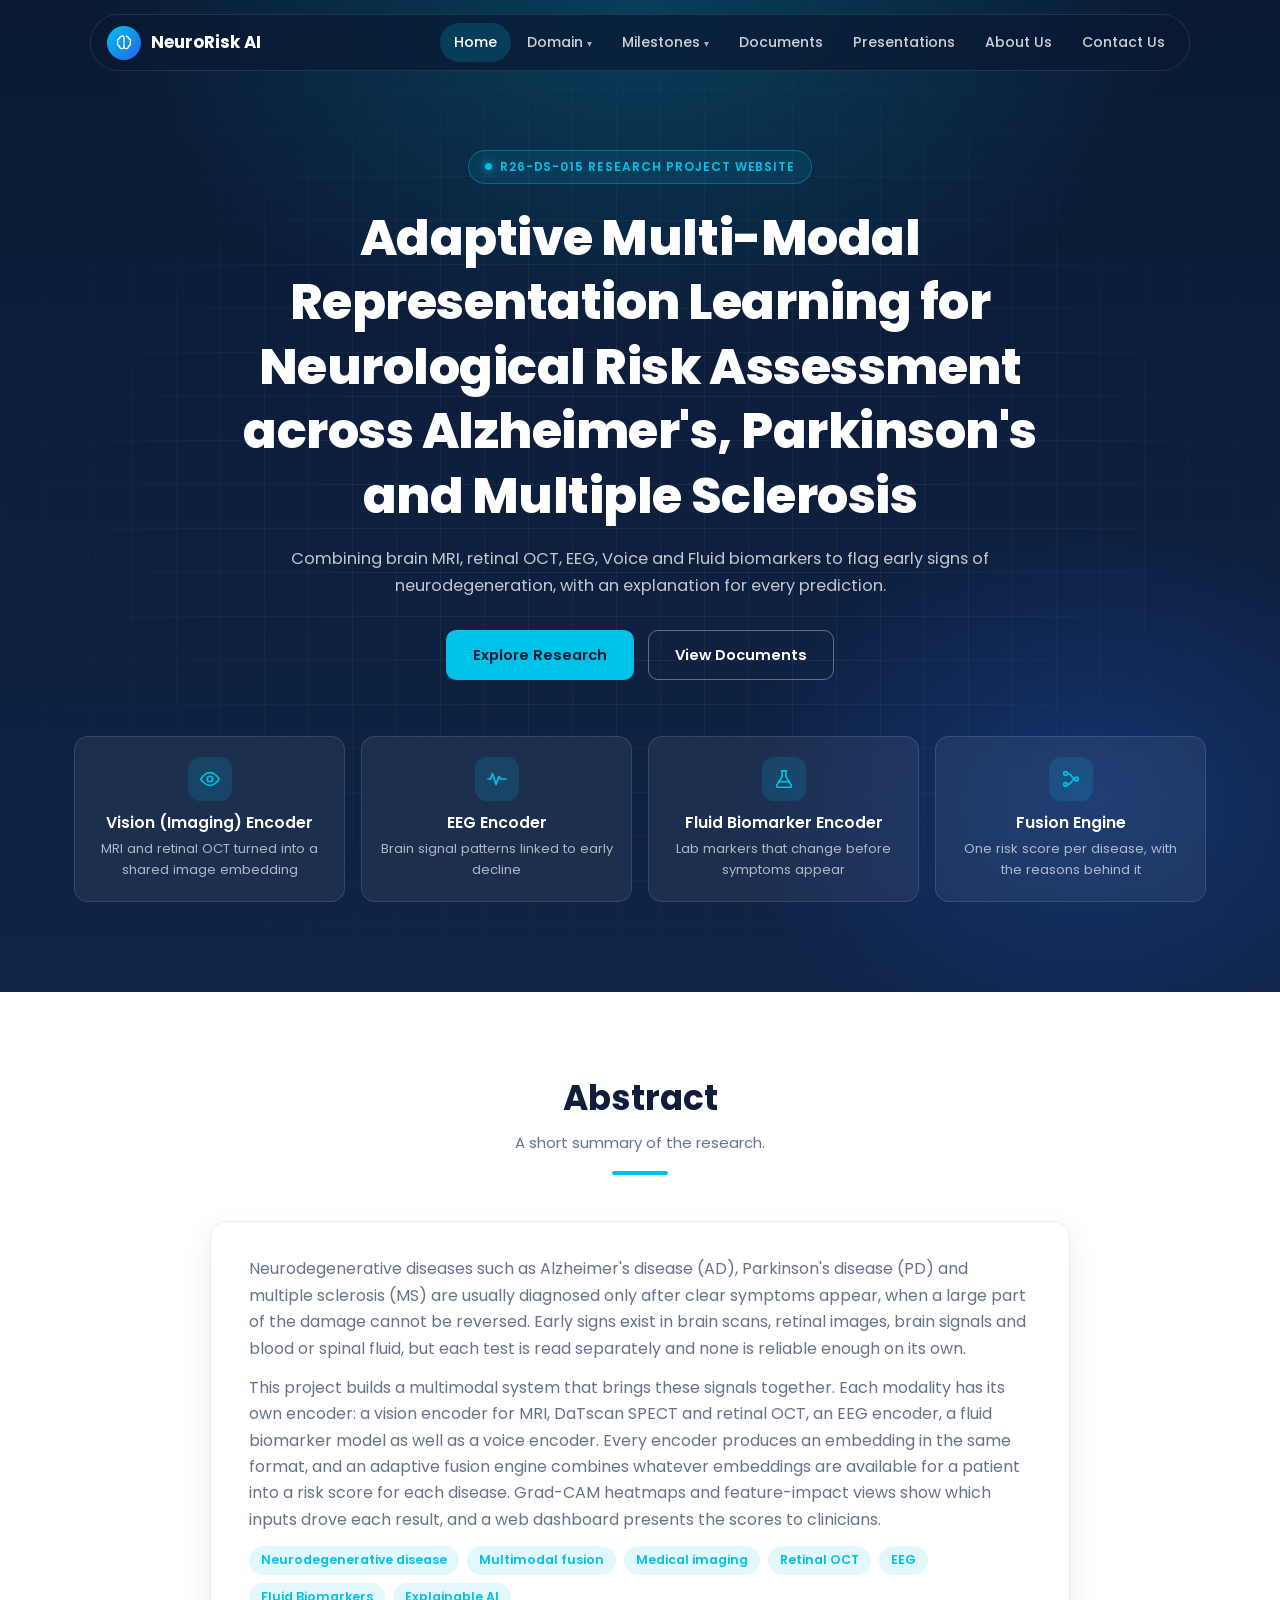
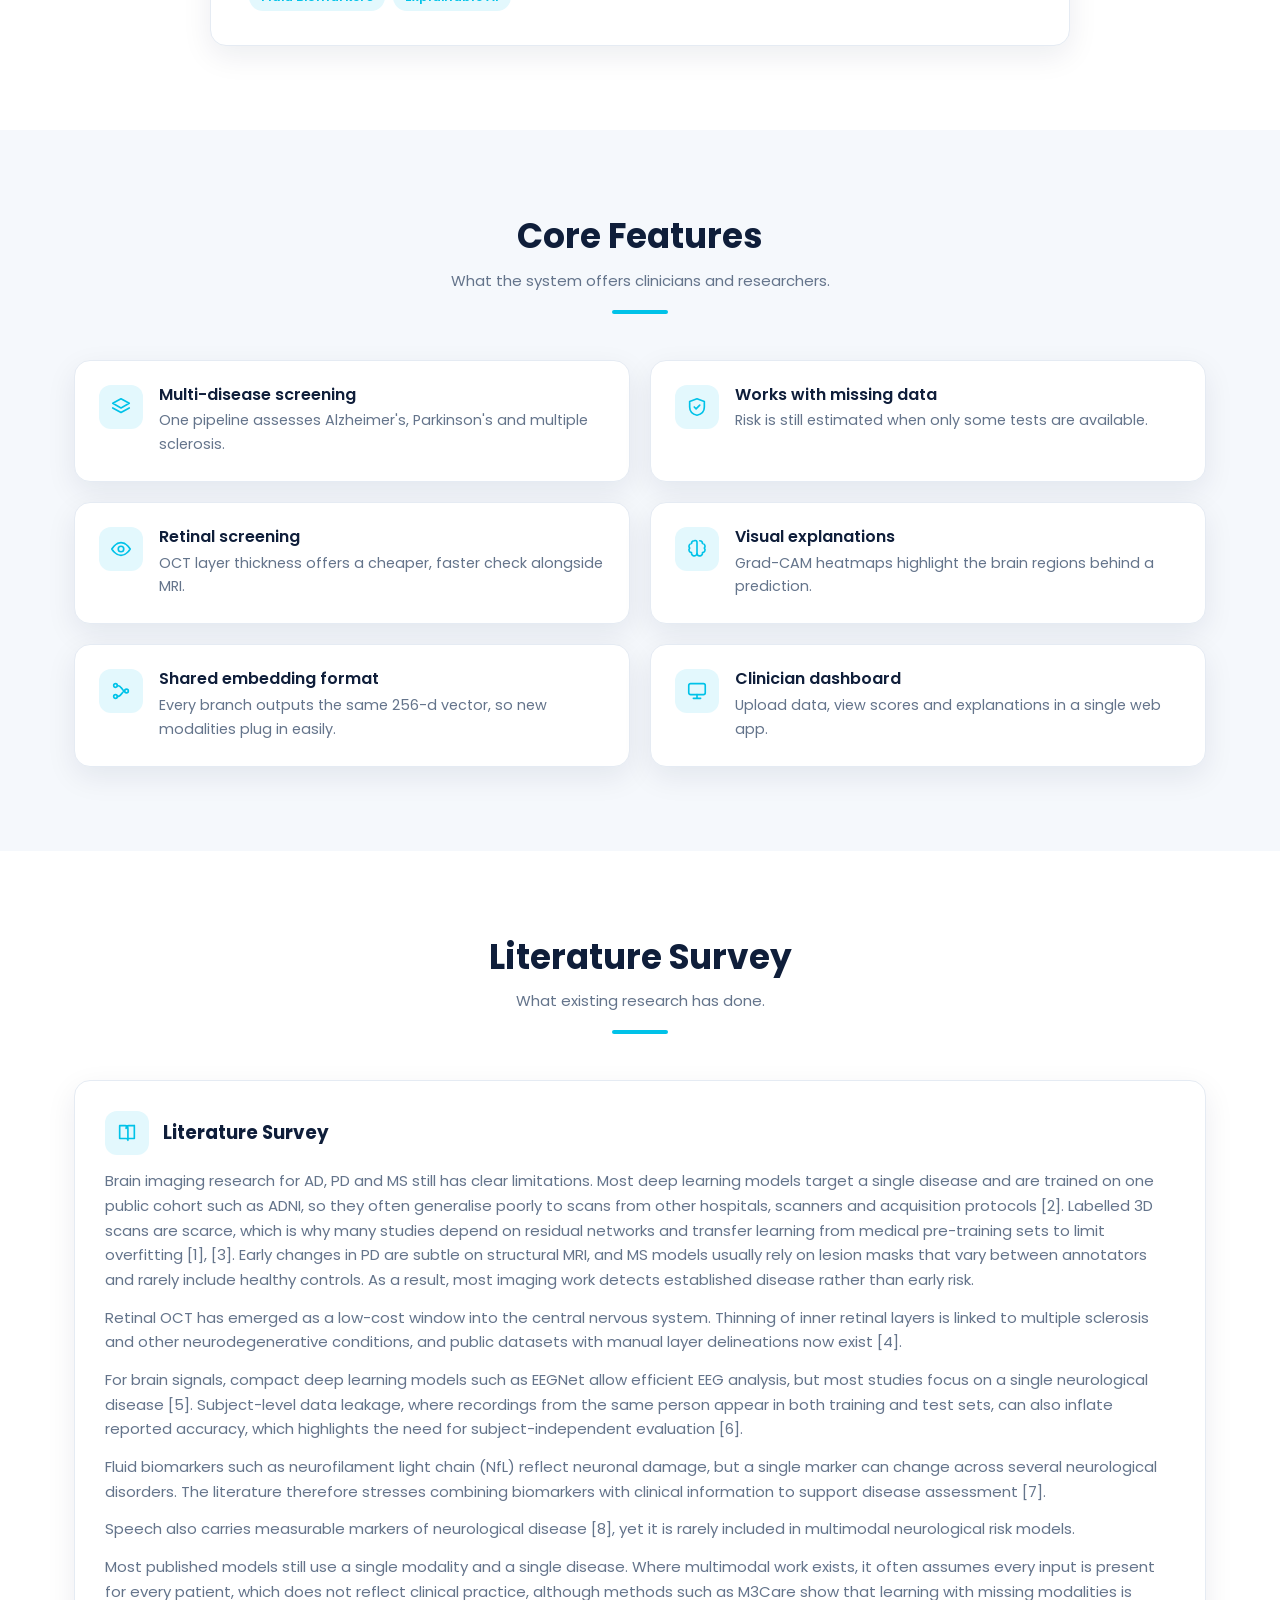
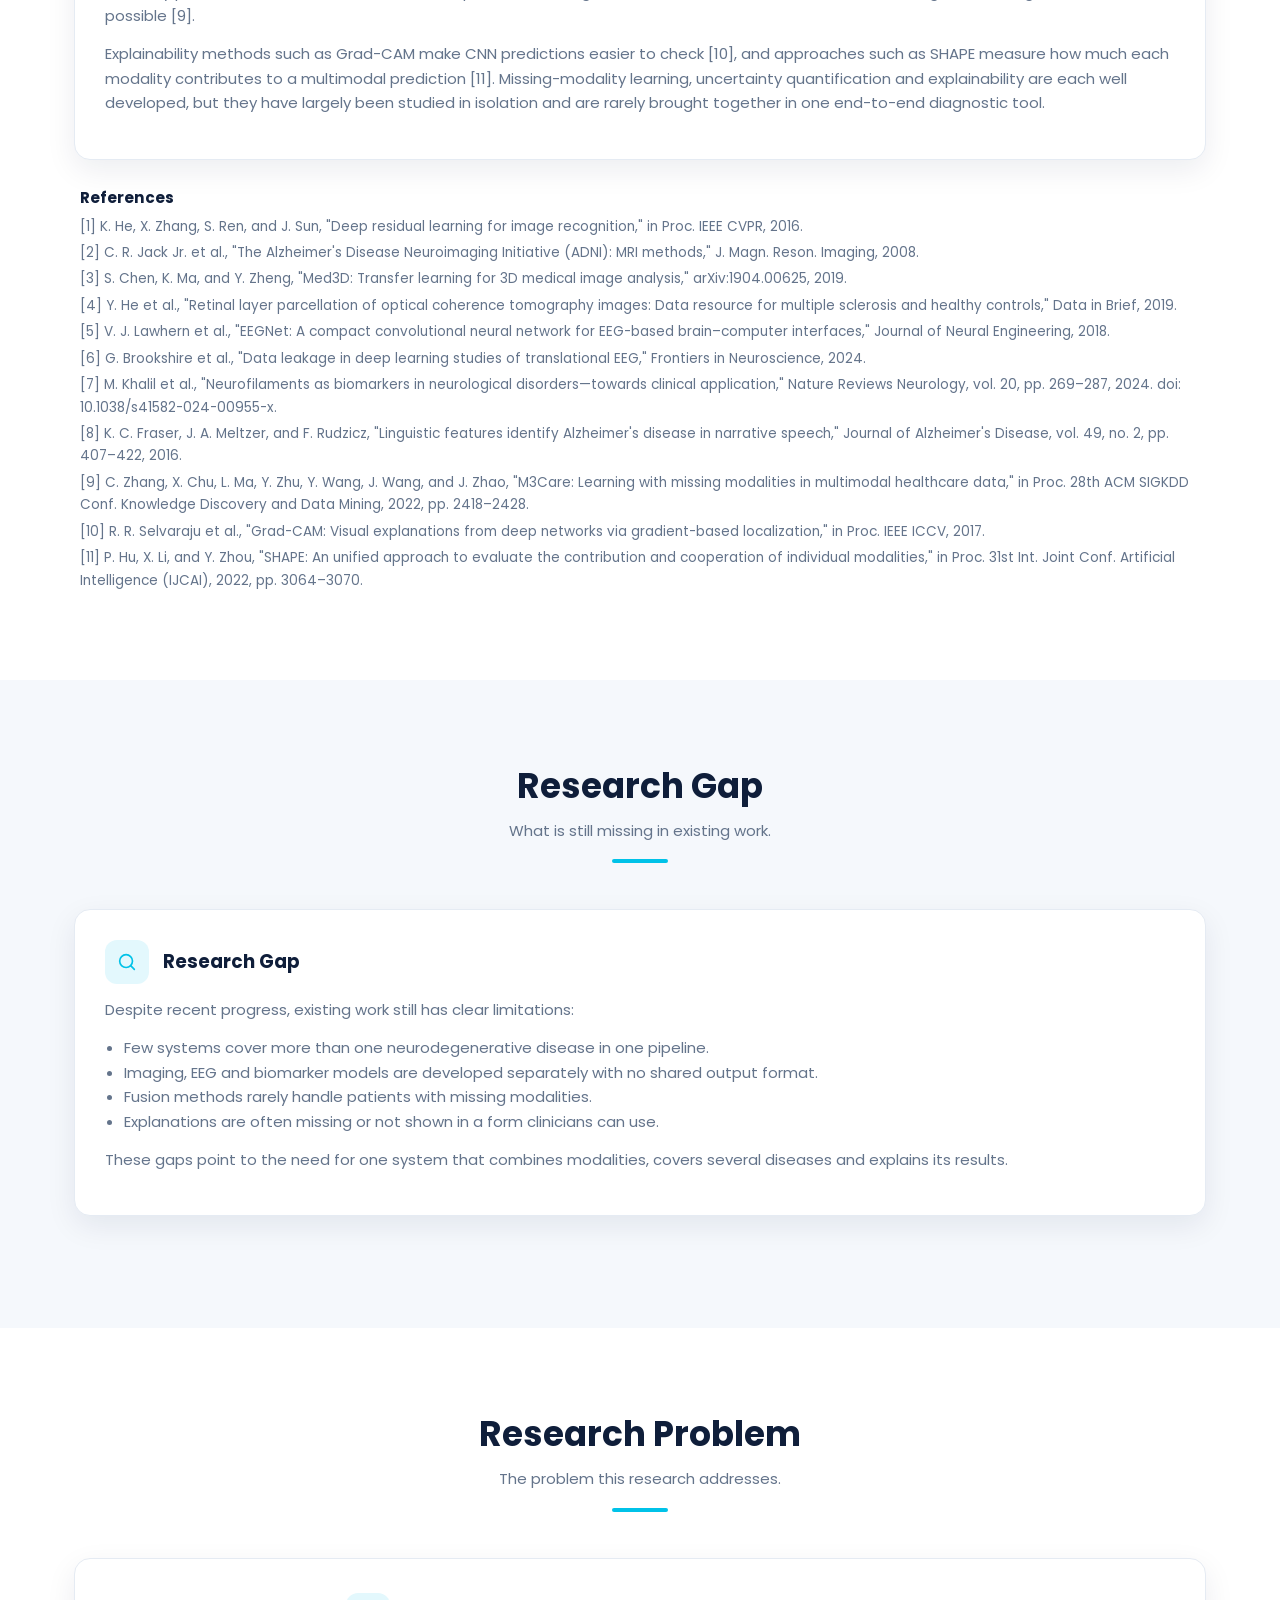
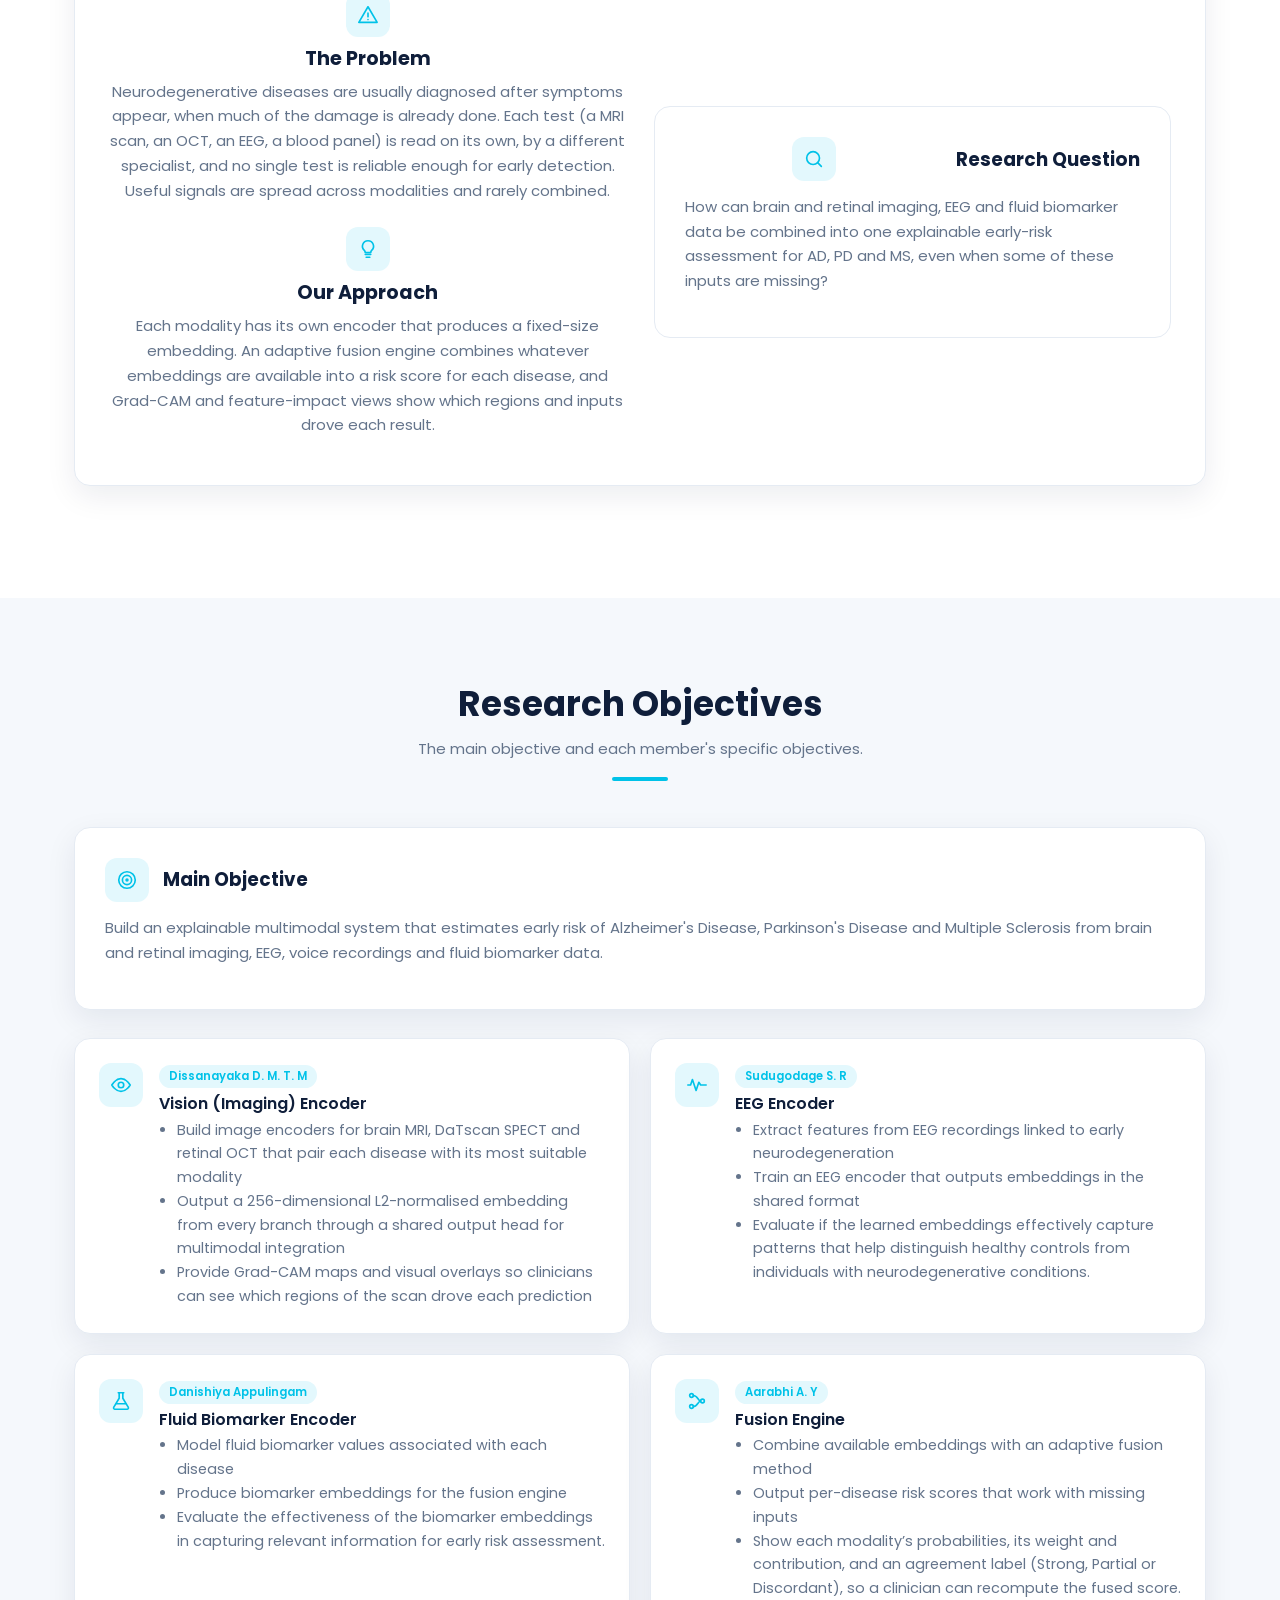
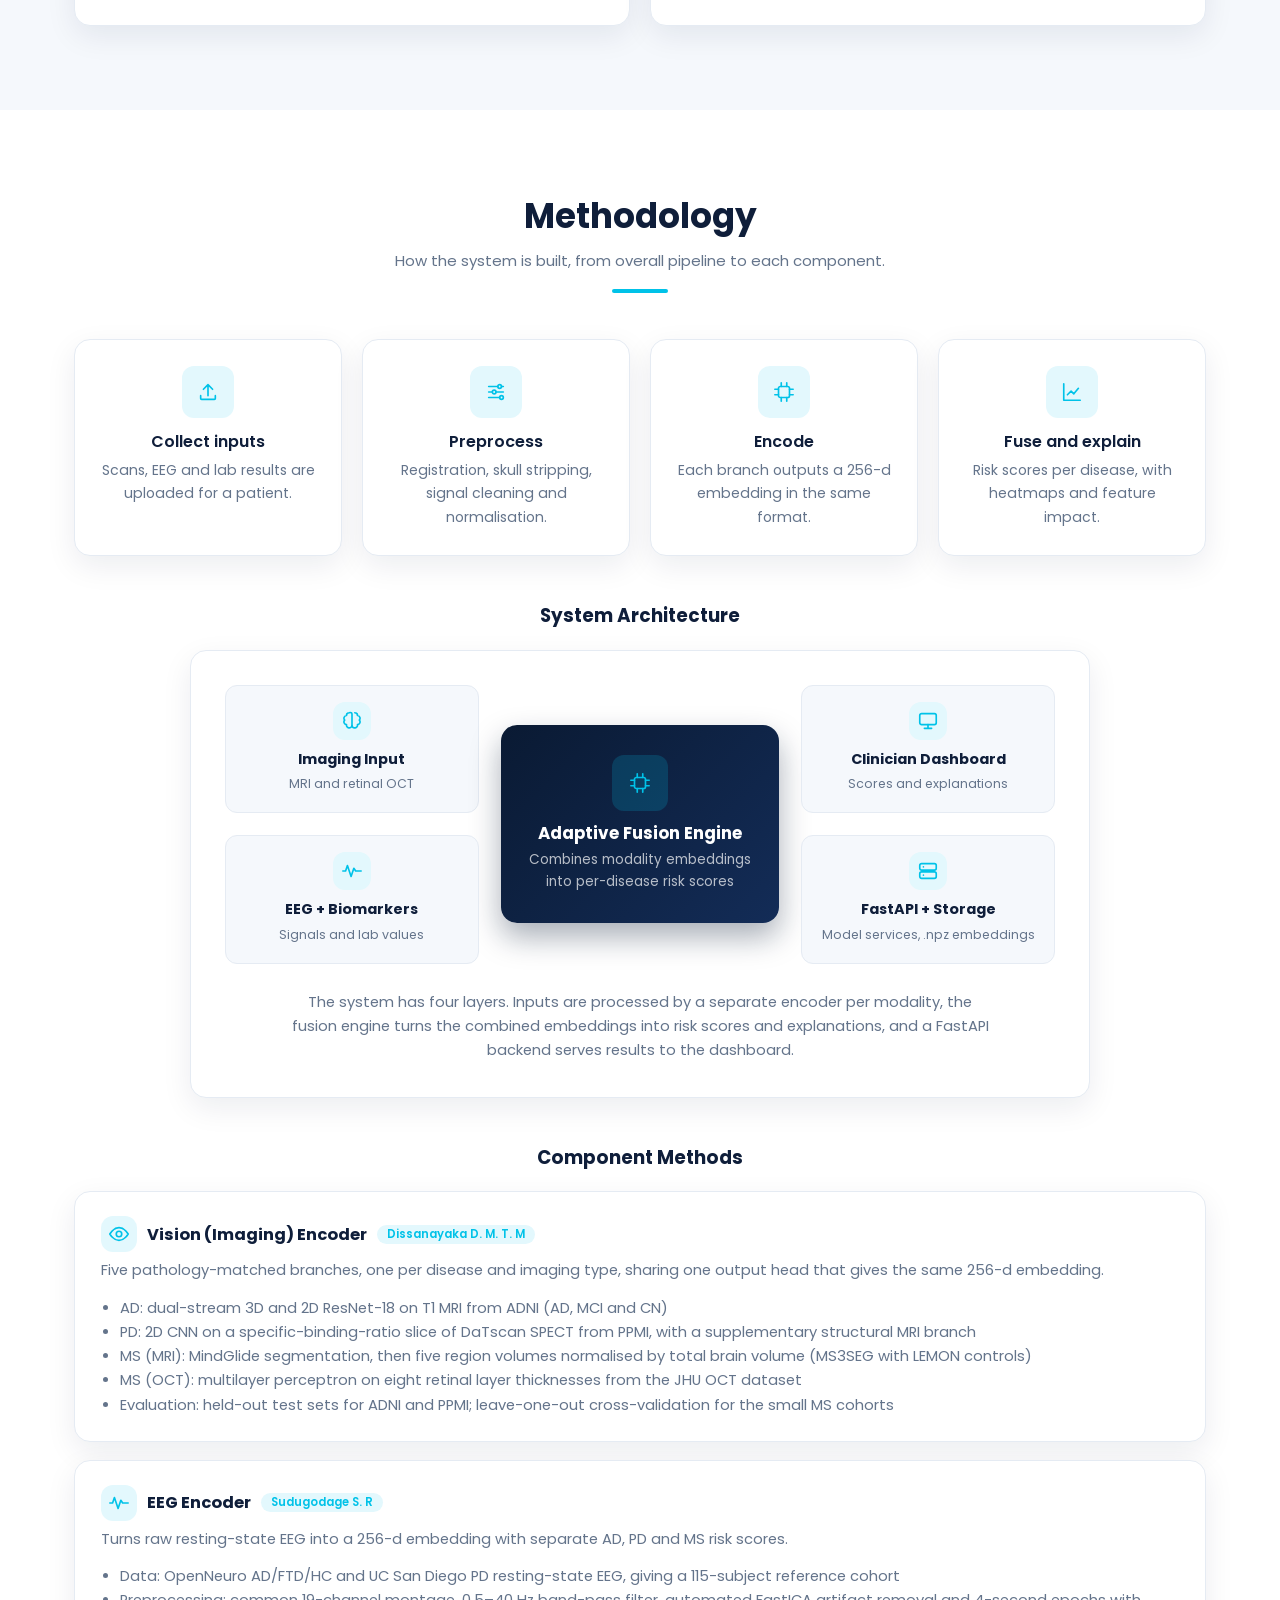
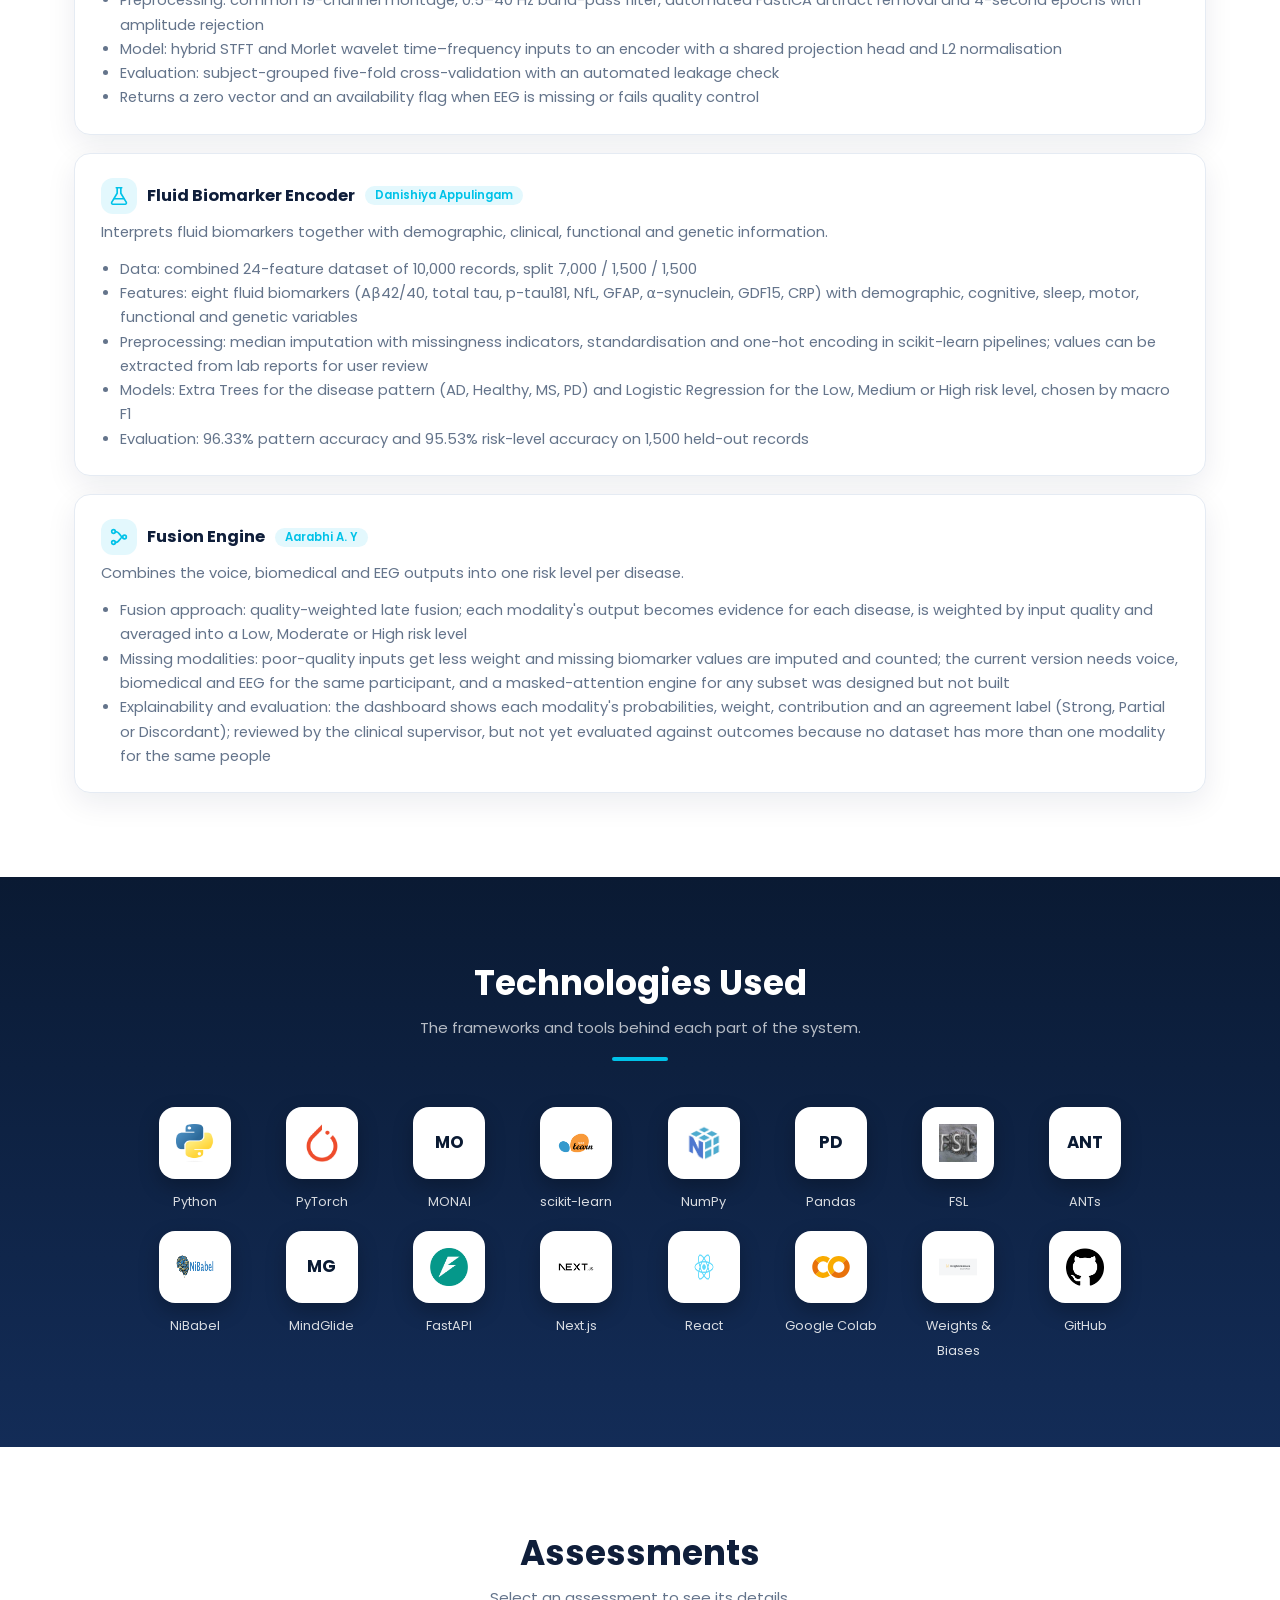
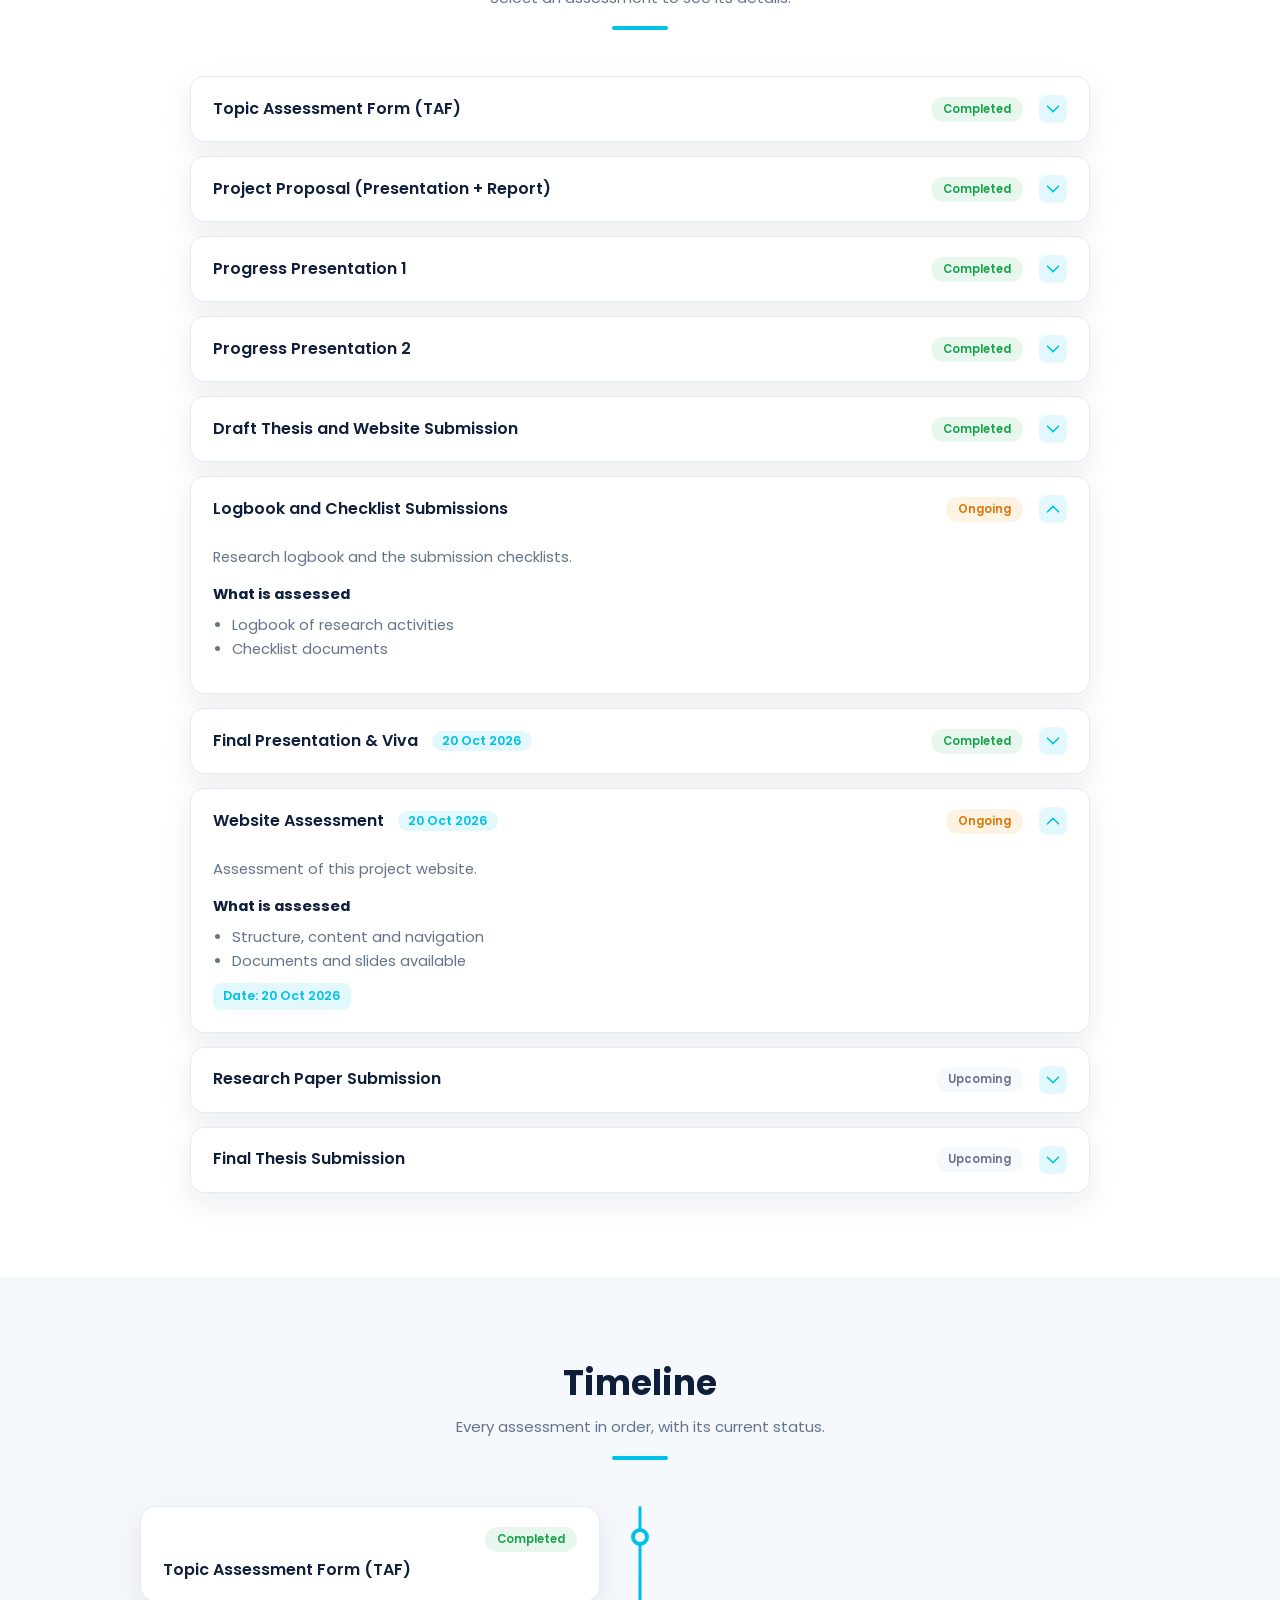
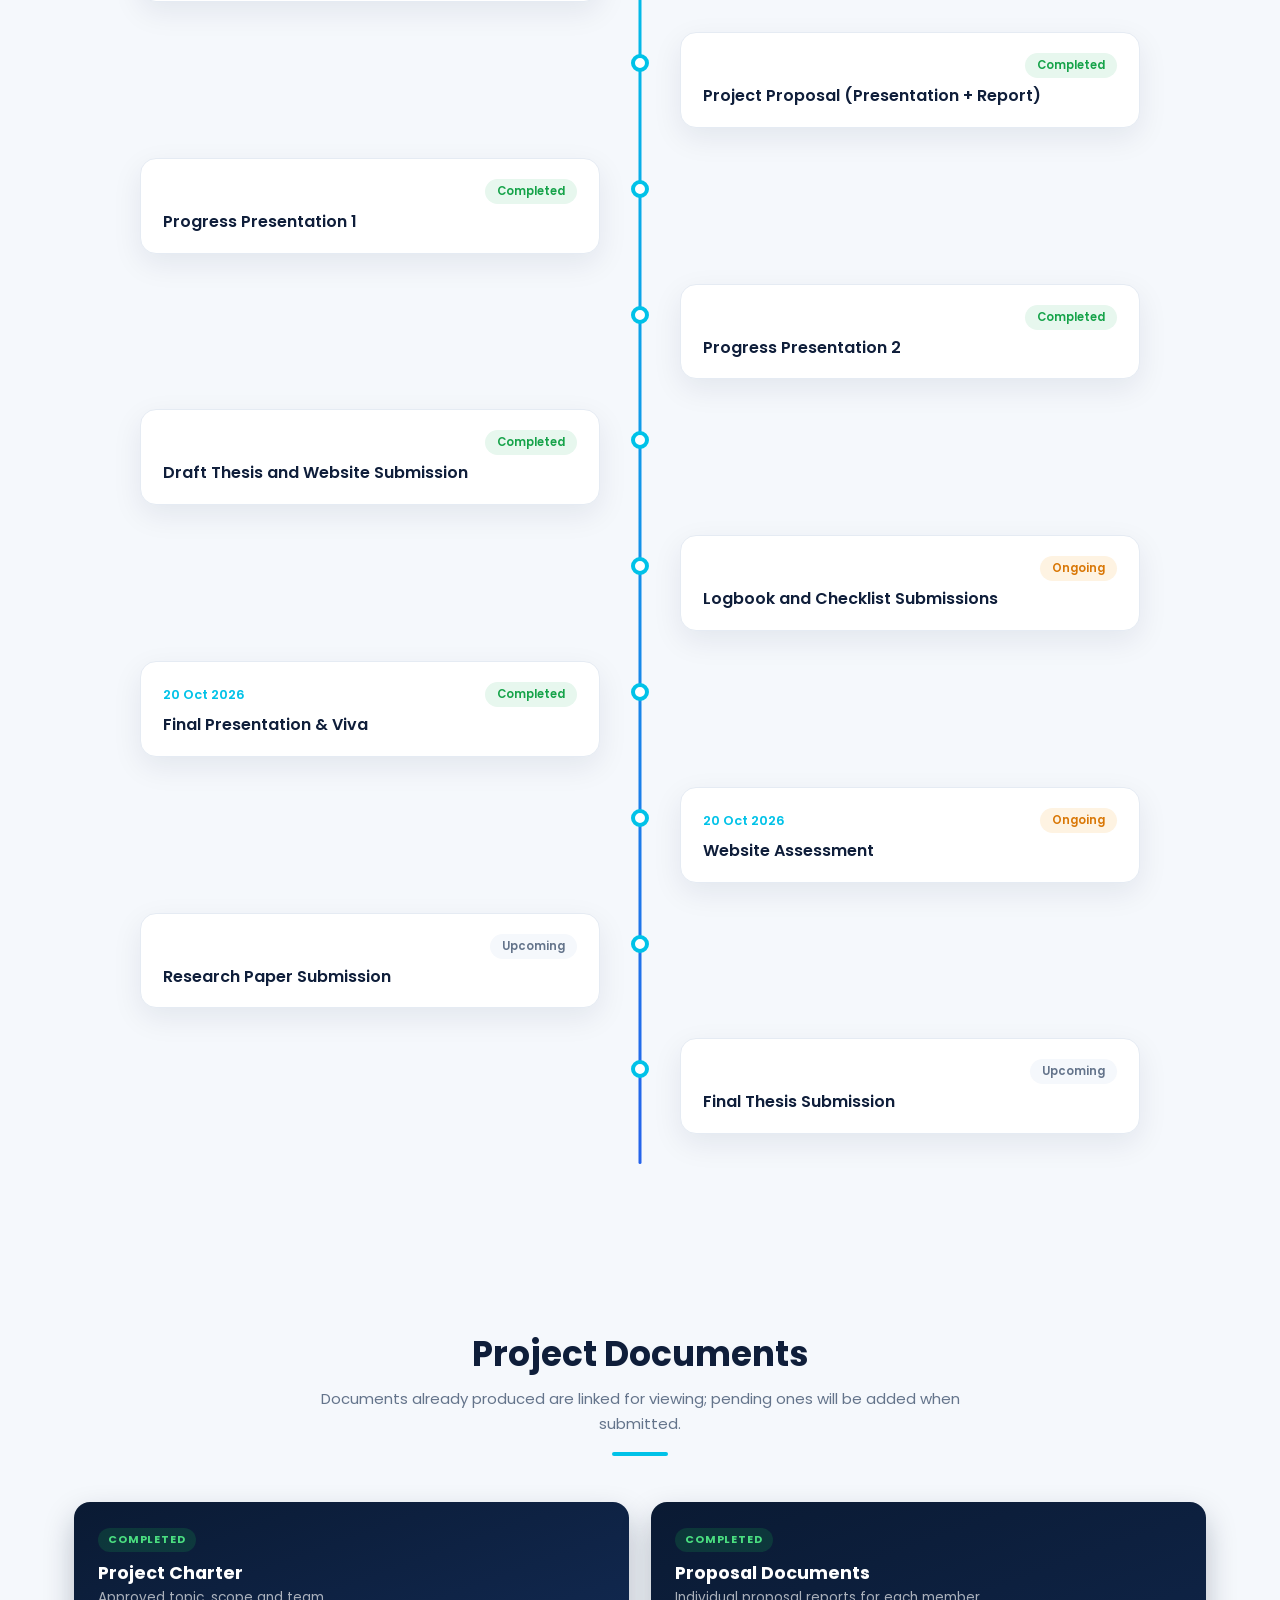
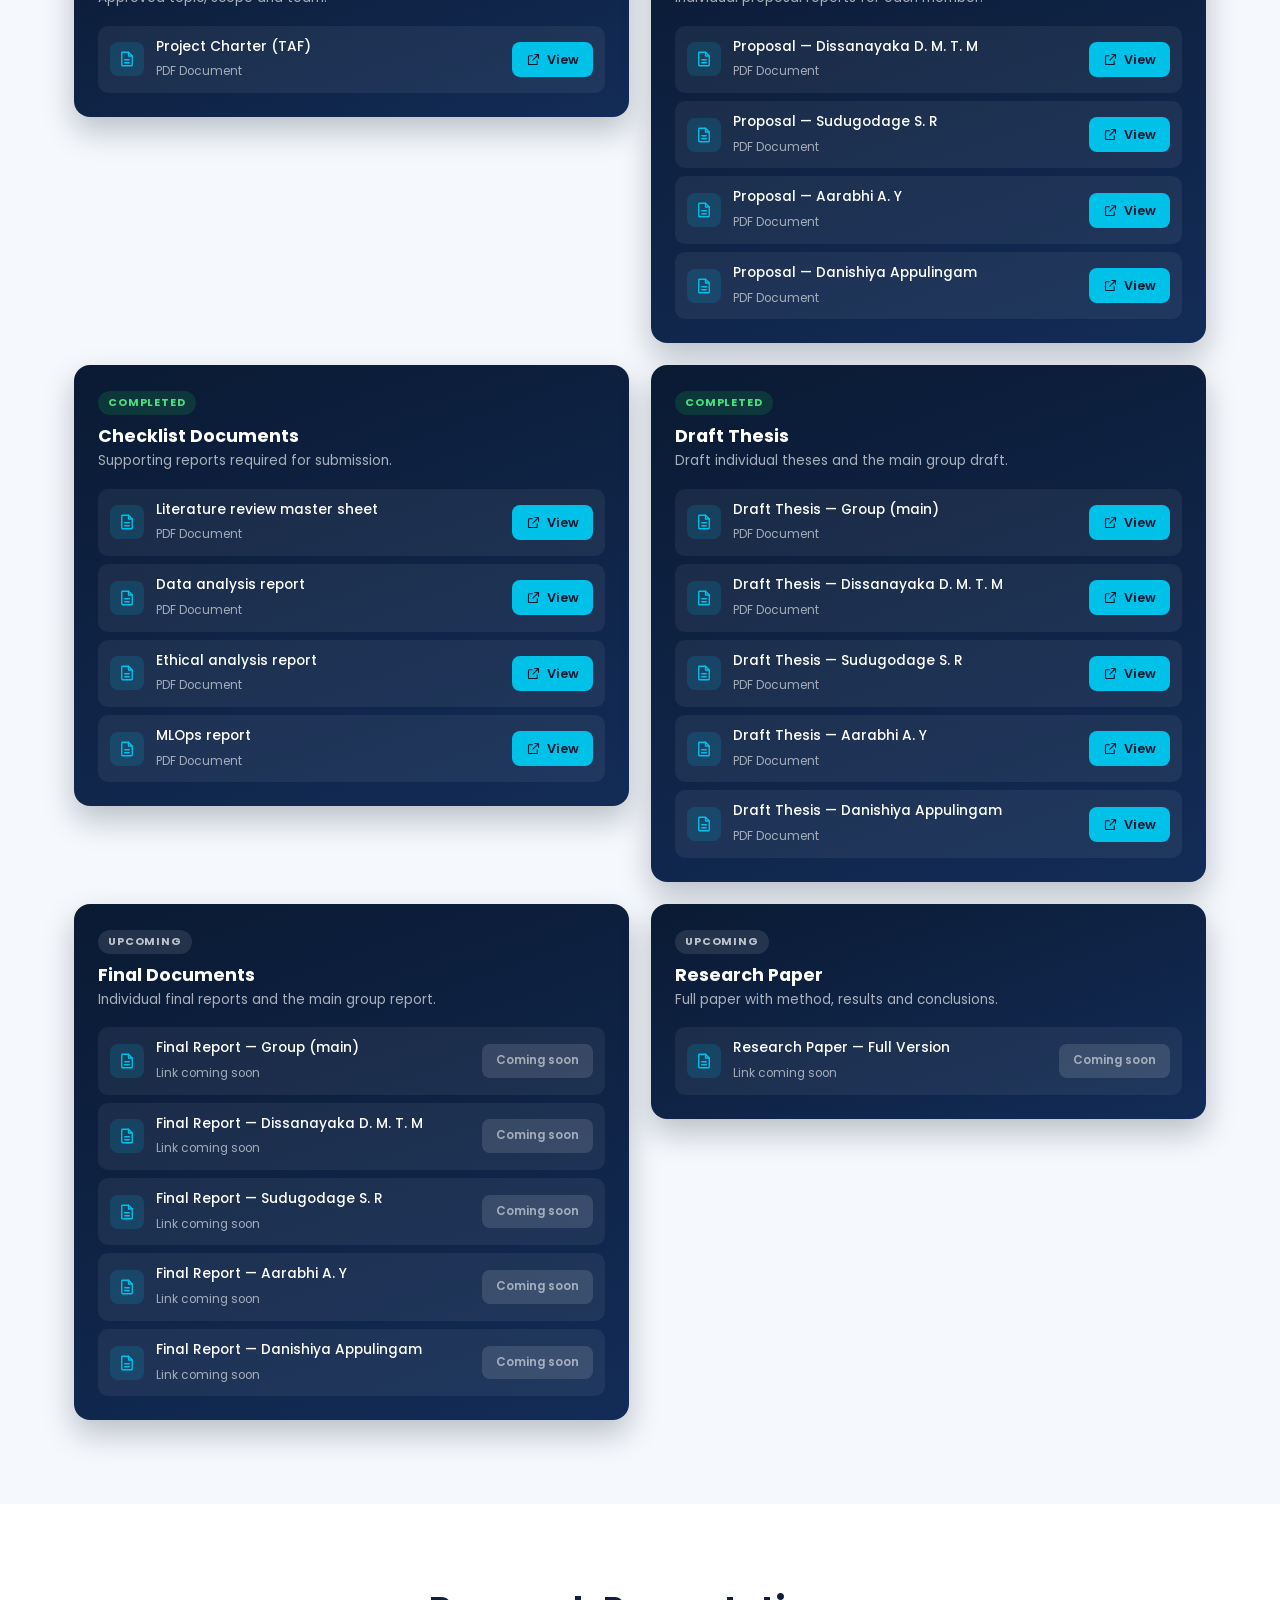
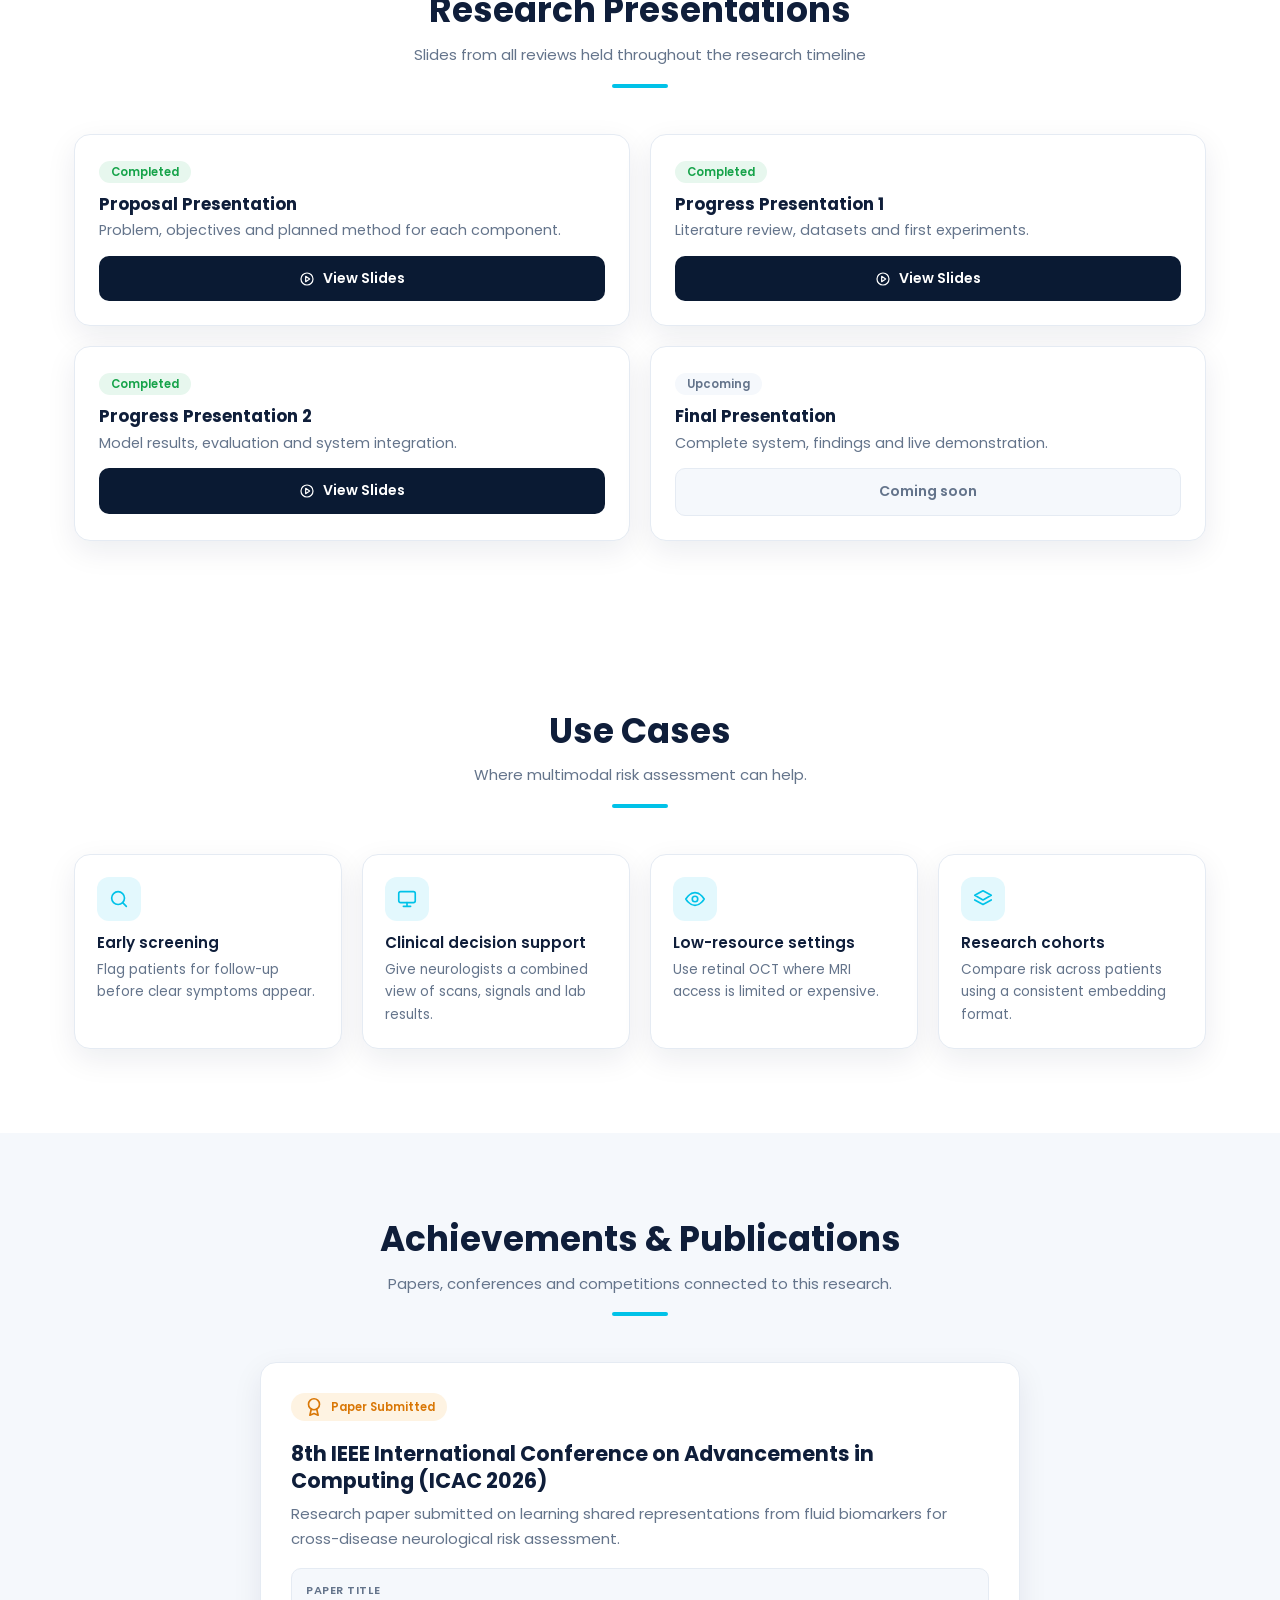
==== commit 26dd86c1: "updated title to match TAF" ====
--- a/index.html
+++ b/index.html
@@ -18,10 +18,10 @@
 </div></header>
 <main>
 
-<section class="hero" id="home"><div class="wrap">
+<div data-nav="index.html"><section class="hero" id="home"><div class="wrap">
   <span class="pill">R26-DS-015 Research Project Website</span>
-  <h1>Multimodal AI for <span class="hl">early risk assessment</span> of neurodegenerative diseases</h1>
-  <p class="lede">Combining brain MRI, retinal OCT, EEG and fluid biomarkers to flag early signs of Alzheimer&#x27;s, Parkinson&#x27;s and multiple sclerosis, with an explanation for every prediction.</p>
+  <h1>Adaptive Multi-Modal Representation Learning for Neurological Risk Assessment across Alzheimer&#x27;s, Parkinson&#x27;s and Multiple Sclerosis</h1>
+  <p class="lede">Combining brain MRI, retinal OCT, EEG, Voice and Fluid biomarkers to flag early signs of neurodegeneration, with an explanation for every prediction.</p>
   <div class="hero-actions"><a class="btn btn-cyan" href="domain.html">Explore Research</a><a class="btn btn-outline" href="documents.html">View Documents</a></div>
   <div class="hero-cards"><div class="hero-card"><div class="ic"><svg class="ico" viewBox="0 0 24 24" aria-hidden="true"><path d="M2 12s4-7 10-7 10 7 10 7-4 7-10 7S2 12 2 12z"/><circle cx="12" cy="12" r="3"/></svg></div><h3>Vision (Imaging) Encoder</h3><p>MRI and retinal OCT turned into a shared image embedding</p></div><div class="hero-card"><div class="ic"><svg class="ico" viewBox="0 0 24 24" aria-hidden="true"><path d="M2 12h3l2-6 4 12 3-9 2 3h6"/></svg></div><h3>EEG Encoder</h3><p>Brain signal patterns linked to early decline</p></div><div class="hero-card"><div class="ic"><svg class="ico" viewBox="0 0 24 24" aria-hidden="true"><path d="M9 3h6"/><path d="M10 3v6L4 19a1.5 1.5 0 0 0 1.3 2h13.4a1.5 1.5 0 0 0 1.3-2L14 9V3"/><path d="M7 15h10"/></svg></div><h3>Fluid Biomarker Encoder</h3><p>Lab markers that change before symptoms appear</p></div><div class="hero-card"><div class="ic"><svg class="ico" viewBox="0 0 24 24" aria-hidden="true"><circle cx="6" cy="6" r="2"/><circle cx="6" cy="18" r="2"/><circle cx="18" cy="12" r="2"/><path d="M8 6c5 0 5 6 8 6M8 18c5 0 5-6 8-6"/></svg></div><h3>Fusion Engine</h3><p>One risk score per disease, with the reasons behind it</p></div></div>
 </div></section>
@@ -31,7 +31,7 @@
 </div></section><section class="sec soft"><div class="wrap">
 <div class="sec-head"><h2>Core Features</h2><p>What the system offers clinicians and researchers.</p></div>
 <div class="grid2"><div class="card feat"><div class="icon-box"><svg class="ico" viewBox="0 0 24 24" aria-hidden="true"><path d="m12 3 9 5-9 5-9-5 9-5z"/><path d="m3 13 9 5 9-5"/></svg></div><div><h4>Multi-disease screening</h4><p>One pipeline assesses Alzheimer&#x27;s, Parkinson&#x27;s and multiple sclerosis.</p></div></div><div class="card feat"><div class="icon-box"><svg class="ico" viewBox="0 0 24 24" aria-hidden="true"><path d="M12 3 4 6v6c0 5 3.5 8 8 9 4.5-1 8-4 8-9V6l-8-3z"/><path d="m9 12 2 2 4-4"/></svg></div><div><h4>Works with missing data</h4><p>Risk is still estimated when only some tests are available.</p></div></div><div class="card feat"><div class="icon-box"><svg class="ico" viewBox="0 0 24 24" aria-hidden="true"><path d="M2 12s4-7 10-7 10 7 10 7-4 7-10 7S2 12 2 12z"/><circle cx="12" cy="12" r="3"/></svg></div><div><h4>Retinal screening</h4><p>OCT layer thickness offers a cheaper, faster check alongside MRI.</p></div></div><div class="card feat"><div class="icon-box"><svg class="ico" viewBox="0 0 24 24" aria-hidden="true"><path d="M9 3a3 3 0 0 0-3 3 3 3 0 0 0-2 5 3 3 0 0 0 2 5 3 3 0 0 0 6 1V5a2 2 0 0 0-3-2z"/><path d="M15 3a3 3 0 0 1 3 3 3 3 0 0 1 2 5 3 3 0 0 1-2 5 3 3 0 0 1-6 1"/></svg></div><div><h4>Visual explanations</h4><p>Grad-CAM heatmaps highlight the brain regions behind a prediction.</p></div></div><div class="card feat"><div class="icon-box"><svg class="ico" viewBox="0 0 24 24" aria-hidden="true"><circle cx="6" cy="6" r="2"/><circle cx="6" cy="18" r="2"/><circle cx="18" cy="12" r="2"/><path d="M8 6c5 0 5 6 8 6M8 18c5 0 5-6 8-6"/></svg></div><div><h4>Shared embedding format</h4><p>Every branch outputs the same 256-d vector, so new modalities plug in easily.</p></div></div><div class="card feat"><div class="icon-box"><svg class="ico" viewBox="0 0 24 24" aria-hidden="true"><rect x="3" y="4" width="18" height="12" rx="2"/><path d="M8 20h8M12 16v4"/></svg></div><div><h4>Clinician dashboard</h4><p>Upload data, view scores and explanations in a single web app.</p></div></div></div>
-</div></section><section class="sec " id="literature"><div class="wrap">
+</div></section></div><div data-nav="domain.html"><section class="sec " id="literature"><div class="wrap">
 <div class="sec-head"><h2>Literature Survey</h2><p>What existing research has done.</p></div>
 <div class="card block-card"><div class="bh"><div class="icon-box"><svg class="ico" viewBox="0 0 24 24" aria-hidden="true"><path d="M4 4h6a3 3 0 0 1 3 3v13a2 2 0 0 0-2-2H4z"/><path d="M20 4h-6a3 3 0 0 0-3 3"/><path d="M20 4v14h-7"/></svg></div><h3>Literature Survey</h3></div><p>Brain imaging research for AD, PD and MS still has clear limitations. Most deep learning models target a single disease and are trained on one public cohort such as ADNI, so they often generalise poorly to scans from other hospitals, scanners and acquisition protocols [2]. Labelled 3D scans are scarce, which is why many studies depend on residual networks and transfer learning from medical pre-training sets to limit overfitting [1], [3]. Early changes in PD are subtle on structural MRI, and MS models usually rely on lesion masks that vary between annotators and rarely include healthy controls. As a result, most imaging work detects established disease rather than early risk.</p><p>Retinal OCT has emerged as a low-cost window into the central nervous system. Thinning of inner retinal layers is linked to multiple sclerosis and other neurodegenerative conditions, and public datasets with manual layer delineations now exist [4].</p><p>For brain signals, compact deep learning models such as EEGNet allow efficient EEG analysis, but most studies focus on a single neurological disease [5]. Subject-level data leakage, where recordings from the same person appear in both training and test sets, can also inflate reported accuracy, which highlights the need for subject-independent evaluation [6].</p><p>Fluid biomarkers such as neurofilament light chain (NfL) reflect neuronal damage, but a single marker can change across several neurological disorders. The literature therefore stresses combining biomarkers with clinical information to support disease assessment [7].</p><p>Speech also carries measurable markers of neurological disease [8], yet it is rarely included in multimodal neurological risk models.</p><p>Most published models still use a single modality and a single disease. Where multimodal work exists, it often assumes every input is present for every patient, which does not reflect clinical practice, although methods such as M3Care show that learning with missing modalities is possible [9].</p><p>Explainability methods such as Grad-CAM make CNN predictions easier to check [10], and approaches such as SHAPE measure how much each modality contributes to a multimodal prediction [11]. Missing-modality learning, uncertainty quantification and explainability are each well developed, but they have largely been studied in isolation and are rarely brought together in one end-to-end diagnostic tool.</p></div><div class="refs"><h4>References</h4><p>[1] K. He, X. Zhang, S. Ren, and J. Sun, &quot;Deep residual learning for image recognition,&quot; in Proc. IEEE CVPR, 2016.</p><p>[2] C. R. Jack Jr. et al., &quot;The Alzheimer&#x27;s Disease Neuroimaging Initiative (ADNI): MRI methods,&quot; J. Magn. Reson. Imaging, 2008.</p><p>[3] S. Chen, K. Ma, and Y. Zheng, &quot;Med3D: Transfer learning for 3D medical image analysis,&quot; arXiv:1904.00625, 2019.</p><p>[4] Y. He et al., &quot;Retinal layer parcellation of optical coherence tomography images: Data resource for multiple sclerosis and healthy controls,&quot; Data in Brief, 2019.</p><p>[5] V. J. Lawhern et al., &quot;EEGNet: A compact convolutional neural network for EEG-based brain–computer interfaces,&quot; Journal of Neural Engineering, 2018.</p><p>[6] G. Brookshire et al., &quot;Data leakage in deep learning studies of translational EEG,&quot; Frontiers in Neuroscience, 2024.</p><p>[7] M. Khalil et al., &quot;Neurofilaments as biomarkers in neurological disorders—towards clinical application,&quot; Nature Reviews Neurology, vol. 20, pp. 269–287, 2024. doi: 10.1038/s41582-024-00955-x.</p><p>[8] K. C. Fraser, J. A. Meltzer, and F. Rudzicz, &quot;Linguistic features identify Alzheimer&#x27;s disease in narrative speech,&quot; Journal of Alzheimer&#x27;s Disease, vol. 49, no. 2, pp. 407–422, 2016.</p><p>[9] C. Zhang, X. Chu, L. Ma, Y. Zhu, Y. Wang, J. Wang, and J. Zhao, &quot;M3Care: Learning with missing modalities in multimodal healthcare data,&quot; in Proc. 28th ACM SIGKDD Conf. Knowledge Discovery and Data Mining, 2022, pp. 2418–2428.</p><p>[10] R. R. Selvaraju et al., &quot;Grad-CAM: Visual explanations from deep networks via gradient-based localization,&quot; in Proc. IEEE ICCV, 2017.</p><p>[11] P. Hu, X. Li, and Y. Zhou, &quot;SHAPE: An unified approach to evaluate the contribution and cooperation of individual modalities,&quot; in Proc. 31st Int. Joint Conf. Artificial Intelligence (IJCAI), 2022, pp. 3064–3070.</p></div>
 </div></section><section class="sec soft" id="gap"><div class="wrap">
@@ -49,7 +49,7 @@
 </div></section><section class="sec dark" id="technologies"><div class="wrap">
 <div class="sec-head"><h2>Technologies Used</h2><p>The frameworks and tools behind each part of the system.</p></div>
 <div class="tech"><div class="tech-item"><div class="tech-tile"><img src="images/tech/python.png" alt="" width="38" height="38"></div><span>Python</span></div><div class="tech-item"><div class="tech-tile"><img src="images/tech/pytorch.png" alt="" width="38" height="38"></div><span>PyTorch</span></div><div class="tech-item"><div class="tech-tile"><span class="fb">MO</span></div><span>MONAI</span></div><div class="tech-item"><div class="tech-tile"><img src="images/tech/scikitlearn.png" alt="" width="38" height="38"></div><span>scikit-learn</span></div><div class="tech-item"><div class="tech-tile"><img src="images/tech/numpy.png" alt="" width="38" height="38"></div><span>NumPy</span></div><div class="tech-item"><div class="tech-tile"><span class="fb">PD</span></div><span>Pandas</span></div><div class="tech-item"><div class="tech-tile"><img src="images/tech/fsl.png" alt="" width="38" height="38"></div><span>FSL</span></div><div class="tech-item"><div class="tech-tile"><span class="fb">ANT</span></div><span>ANTs</span></div><div class="tech-item"><div class="tech-tile"><img src="images/tech/nibabel.png" alt="" width="38" height="38"></div><span>NiBabel</span></div><div class="tech-item"><div class="tech-tile"><span class="fb">MG</span></div><span>MindGlide</span></div><div class="tech-item"><div class="tech-tile"><img src="images/tech/fastapi.png" alt="" width="38" height="38"></div><span>FastAPI</span></div><div class="tech-item"><div class="tech-tile"><img src="images/tech/nextdotjs.png" alt="" width="38" height="38"></div><span>Next.js</span></div><div class="tech-item"><div class="tech-tile"><img src="images/tech/react.png" alt="" width="38" height="38"></div><span>React</span></div><div class="tech-item"><div class="tech-tile"><img src="images/tech/googlecolab.svg" alt="" width="38" height="38"></div><span>Google Colab</span></div><div class="tech-item"><div class="tech-tile"><img src="images/tech/weightsandbiases.svg" alt="" width="38" height="38"></div><span>Weights &amp; Biases</span></div><div class="tech-item"><div class="tech-tile"><img src="images/tech/github.png" alt="" width="38" height="38"></div><span>GitHub</span></div></div>
-</div></section><section class="sec "><div class="wrap">
+</div></section></div><div data-nav="milestones.html"><section class="sec "><div class="wrap">
 <div class="sec-head"><h2>Assessments</h2><p>Select an assessment to see its details.</p></div>
 <div class="ms-list"><details class="ms" id="home-ms-taf">
   <summary><h3>Topic Assessment Form (TAF)</h3><span class="status done">Completed</span><span class="chev"><svg class="ico" viewBox="0 0 24 24" aria-hidden="true"><path d="m6 9 6 6 6-6"/></svg></span></summary>
@@ -105,7 +105,7 @@
 </div></section><section class="sec soft"><div class="wrap">
 <div class="sec-head"><h2>Timeline</h2><p>Every assessment in order, with its current status.</p></div>
 <ol class="tl"><li><a class="card tl-card" href="#home-ms-taf"><div class="meta"><span class="date"></span><span class="status done">Completed</span></div><h4>Topic Assessment Form (TAF)</h4></a></li><li><a class="card tl-card" href="#home-ms-proposal"><div class="meta"><span class="date"></span><span class="status done">Completed</span></div><h4>Project Proposal (Presentation + Report)</h4></a></li><li><a class="card tl-card" href="#home-ms-pp1"><div class="meta"><span class="date"></span><span class="status done">Completed</span></div><h4>Progress Presentation 1</h4></a></li><li><a class="card tl-card" href="#home-ms-pp2"><div class="meta"><span class="date"></span><span class="status done">Completed</span></div><h4>Progress Presentation 2</h4></a></li><li><a class="card tl-card" href="#home-ms-draft-thesis"><div class="meta"><span class="date"></span><span class="status done">Completed</span></div><h4>Draft Thesis and Website Submission</h4></a></li><li><a class="card tl-card" href="#home-ms-logbook"><div class="meta"><span class="date"></span><span class="status now">Ongoing</span></div><h4>Logbook and Checklist Submissions</h4></a></li><li><a class="card tl-card" href="#home-ms-final"><div class="meta"><span class="date">20 Oct 2026</span><span class="status done">Completed</span></div><h4>Final Presentation &amp; Viva</h4></a></li><li><a class="card tl-card" href="#home-ms-website"><div class="meta"><span class="date">20 Oct 2026</span><span class="status now">Ongoing</span></div><h4>Website Assessment</h4></a></li><li><a class="card tl-card" href="#home-ms-paper"><div class="meta"><span class="date"></span><span class="status upcoming">Upcoming</span></div><h4>Research Paper Submission</h4></a></li><li><a class="card tl-card" href="#home-ms-final-thesis"><div class="meta"><span class="date"></span><span class="status upcoming">Upcoming</span></div><h4>Final Thesis Submission</h4></a></li></ol>
-</div></section><section class="sec soft"><div class="wrap">
+</div></section></div><div data-nav="documents.html"><section class="sec soft"><div class="wrap">
 <div class="sec-head"><h2>Project Documents</h2><p>Documents already produced are linked for viewing; pending ones will be added when submitted.</p></div>
 <div class="docs"><div class="doc-card"><span class="avail done">Completed</span>
   <h3>Project Charter</h3><p>Approved topic, scope and team.</p><div class="doc-row"><span class="fi"><svg class="ico" viewBox="0 0 24 24" aria-hidden="true"><path d="M14 3H6a1 1 0 0 0-1 1v16a1 1 0 0 0 1 1h12a1 1 0 0 0 1-1V8z"/><path d="M14 3v5h5M9 13h6M9 17h6"/></svg></span><div class="dm"><strong title="Project Charter (TAF)">Project Charter (TAF)</strong><span>PDF Document</span></div><a class="view" href="https://drive.google.com/file/d/1bESpBGm1lo70Q-X-Um_qroWM4TYzFNAp/view?usp=share_link" target="_blank" rel="noopener"><svg class="ico" viewBox="0 0 24 24" aria-hidden="true"><path d="M14 4h6v6M20 4l-9 9"/><path d="M18 14v5a1 1 0 0 1-1 1H5a1 1 0 0 1-1-1V7a1 1 0 0 1 1-1h5"/></svg>View</a></div></div><div class="doc-card"><span class="avail done">Completed</span>
@@ -114,13 +114,13 @@
   <h3>Draft Thesis</h3><p>Draft individual theses and the main group draft.</p><div class="doc-row"><span class="fi"><svg class="ico" viewBox="0 0 24 24" aria-hidden="true"><path d="M14 3H6a1 1 0 0 0-1 1v16a1 1 0 0 0 1 1h12a1 1 0 0 0 1-1V8z"/><path d="M14 3v5h5M9 13h6M9 17h6"/></svg></span><div class="dm"><strong title="Draft Thesis — Group (main)">Draft Thesis — Group (main)</strong><span>PDF Document</span></div><a class="view" href="https://drive.google.com/file/d/19H3kfNYYJTwZezm-t7Sfo0frOZsiw8iI/view?usp=share_link" target="_blank" rel="noopener"><svg class="ico" viewBox="0 0 24 24" aria-hidden="true"><path d="M14 4h6v6M20 4l-9 9"/><path d="M18 14v5a1 1 0 0 1-1 1H5a1 1 0 0 1-1-1V7a1 1 0 0 1 1-1h5"/></svg>View</a></div><div class="doc-row"><span class="fi"><svg class="ico" viewBox="0 0 24 24" aria-hidden="true"><path d="M14 3H6a1 1 0 0 0-1 1v16a1 1 0 0 0 1 1h12a1 1 0 0 0 1-1V8z"/><path d="M14 3v5h5M9 13h6M9 17h6"/></svg></span><div class="dm"><strong title="Draft Thesis — Dissanayaka D. M. T. M">Draft Thesis — Dissanayaka D. M. T. M</strong><span>PDF Document</span></div><a class="view" href="https://drive.google.com/file/d/1WOIVhubDdG_XY_at2QEFJFFkBM_Banc8/view?usp=share_link" target="_blank" rel="noopener"><svg class="ico" viewBox="0 0 24 24" aria-hidden="true"><path d="M14 4h6v6M20 4l-9 9"/><path d="M18 14v5a1 1 0 0 1-1 1H5a1 1 0 0 1-1-1V7a1 1 0 0 1 1-1h5"/></svg>View</a></div><div class="doc-row"><span class="fi"><svg class="ico" viewBox="0 0 24 24" aria-hidden="true"><path d="M14 3H6a1 1 0 0 0-1 1v16a1 1 0 0 0 1 1h12a1 1 0 0 0 1-1V8z"/><path d="M14 3v5h5M9 13h6M9 17h6"/></svg></span><div class="dm"><strong title="Draft Thesis — Sudugodage S. R">Draft Thesis — Sudugodage S. R</strong><span>PDF Document</span></div><a class="view" href="https://drive.google.com/file/d/1swKZUoEJwO4t_6t4ieb_esqqdnuaBSIx/view?usp=share_link" target="_blank" rel="noopener"><svg class="ico" viewBox="0 0 24 24" aria-hidden="true"><path d="M14 4h6v6M20 4l-9 9"/><path d="M18 14v5a1 1 0 0 1-1 1H5a1 1 0 0 1-1-1V7a1 1 0 0 1 1-1h5"/></svg>View</a></div><div class="doc-row"><span class="fi"><svg class="ico" viewBox="0 0 24 24" aria-hidden="true"><path d="M14 3H6a1 1 0 0 0-1 1v16a1 1 0 0 0 1 1h12a1 1 0 0 0 1-1V8z"/><path d="M14 3v5h5M9 13h6M9 17h6"/></svg></span><div class="dm"><strong title="Draft Thesis — Aarabhi A. Y">Draft Thesis — Aarabhi A. Y</strong><span>PDF Document</span></div><a class="view" href="https://drive.google.com/file/d/14u03W9u6ADtDJ0JsMDN0JDIcLm9Q6csZ/view?usp=share_link" target="_blank" rel="noopener"><svg class="ico" viewBox="0 0 24 24" aria-hidden="true"><path d="M14 4h6v6M20 4l-9 9"/><path d="M18 14v5a1 1 0 0 1-1 1H5a1 1 0 0 1-1-1V7a1 1 0 0 1 1-1h5"/></svg>View</a></div><div class="doc-row"><span class="fi"><svg class="ico" viewBox="0 0 24 24" aria-hidden="true"><path d="M14 3H6a1 1 0 0 0-1 1v16a1 1 0 0 0 1 1h12a1 1 0 0 0 1-1V8z"/><path d="M14 3v5h5M9 13h6M9 17h6"/></svg></span><div class="dm"><strong title="Draft Thesis — Danishiya Appulingam">Draft Thesis — Danishiya Appulingam</strong><span>PDF Document</span></div><a class="view" href="https://drive.google.com/file/d/10LTtbo6BSo9sdQbYPz9T7SHa8x1NDILX/view?usp=share_link" target="_blank" rel="noopener"><svg class="ico" viewBox="0 0 24 24" aria-hidden="true"><path d="M14 4h6v6M20 4l-9 9"/><path d="M18 14v5a1 1 0 0 1-1 1H5a1 1 0 0 1-1-1V7a1 1 0 0 1 1-1h5"/></svg>View</a></div></div><div class="doc-card"><span class="avail upcoming">Upcoming</span>
   <h3>Final Documents</h3><p>Individual final reports and the main group report.</p><div class="doc-row"><span class="fi"><svg class="ico" viewBox="0 0 24 24" aria-hidden="true"><path d="M14 3H6a1 1 0 0 0-1 1v16a1 1 0 0 0 1 1h12a1 1 0 0 0 1-1V8z"/><path d="M14 3v5h5M9 13h6M9 17h6"/></svg></span><div class="dm"><strong title="Final Report — Group (main)">Final Report — Group (main)</strong><span>Link coming soon</span></div><span class="view" aria-disabled="true">Coming soon</span></div><div class="doc-row"><span class="fi"><svg class="ico" viewBox="0 0 24 24" aria-hidden="true"><path d="M14 3H6a1 1 0 0 0-1 1v16a1 1 0 0 0 1 1h12a1 1 0 0 0 1-1V8z"/><path d="M14 3v5h5M9 13h6M9 17h6"/></svg></span><div class="dm"><strong title="Final Report — Dissanayaka D. M. T. M">Final Report — Dissanayaka D. M. T. M</strong><span>Link coming soon</span></div><span class="view" aria-disabled="true">Coming soon</span></div><div class="doc-row"><span class="fi"><svg class="ico" viewBox="0 0 24 24" aria-hidden="true"><path d="M14 3H6a1 1 0 0 0-1 1v16a1 1 0 0 0 1 1h12a1 1 0 0 0 1-1V8z"/><path d="M14 3v5h5M9 13h6M9 17h6"/></svg></span><div class="dm"><strong title="Final Report — Sudugodage S. R">Final Report — Sudugodage S. R</strong><span>Link coming soon</span></div><span class="view" aria-disabled="true">Coming soon</span></div><div class="doc-row"><span class="fi"><svg class="ico" viewBox="0 0 24 24" aria-hidden="true"><path d="M14 3H6a1 1 0 0 0-1 1v16a1 1 0 0 0 1 1h12a1 1 0 0 0 1-1V8z"/><path d="M14 3v5h5M9 13h6M9 17h6"/></svg></span><div class="dm"><strong title="Final Report — Aarabhi A. Y">Final Report — Aarabhi A. Y</strong><span>Link coming soon</span></div><span class="view" aria-disabled="true">Coming soon</span></div><div class="doc-row"><span class="fi"><svg class="ico" viewBox="0 0 24 24" aria-hidden="true"><path d="M14 3H6a1 1 0 0 0-1 1v16a1 1 0 0 0 1 1h12a1 1 0 0 0 1-1V8z"/><path d="M14 3v5h5M9 13h6M9 17h6"/></svg></span><div class="dm"><strong title="Final Report — Danishiya Appulingam">Final Report — Danishiya Appulingam</strong><span>Link coming soon</span></div><span class="view" aria-disabled="true">Coming soon</span></div></div><div class="doc-card"><span class="avail upcoming">Upcoming</span>
   <h3>Research Paper</h3><p>Full paper with method, results and conclusions.</p><div class="doc-row"><span class="fi"><svg class="ico" viewBox="0 0 24 24" aria-hidden="true"><path d="M14 3H6a1 1 0 0 0-1 1v16a1 1 0 0 0 1 1h12a1 1 0 0 0 1-1V8z"/><path d="M14 3v5h5M9 13h6M9 17h6"/></svg></span><div class="dm"><strong title="Research Paper — Full Version">Research Paper — Full Version</strong><span>Link coming soon</span></div><span class="view" aria-disabled="true">Coming soon</span></div></div></div>
-</div></section><section class="sec "><div class="wrap">
+</div></section></div><div data-nav="presentations.html"><section class="sec "><div class="wrap">
 <div class="sec-head"><h2>Research Presentations</h2><p>Slides from all reviews held throughout the research timeline</p></div>
 <div class="grid2"><div class="card pres"><span class="status done">Completed</span><h4>Proposal Presentation</h4><p>Problem, objectives and planned method for each component.</p><a class="btn-navy" href="https://drive.google.com/file/d/1ppvsT6N100F5wnnnFg6BqZHqeKl1xhdt/view?usp=sharing" target="_blank" rel="noopener"><svg class="ico" viewBox="0 0 24 24" aria-hidden="true"><circle cx="12" cy="12" r="9"/><path d="m10 8 6 4-6 4z"/></svg>View Slides</a></div><div class="card pres"><span class="status done">Completed</span><h4>Progress Presentation 1</h4><p>Literature review, datasets and first experiments.</p><a class="btn-navy" href="https://drive.google.com/file/d/1sGRdBrWa60Z3i4eYzAbRxfxH50XBKADf/view?usp=share_link" target="_blank" rel="noopener"><svg class="ico" viewBox="0 0 24 24" aria-hidden="true"><circle cx="12" cy="12" r="9"/><path d="m10 8 6 4-6 4z"/></svg>View Slides</a></div><div class="card pres"><span class="status done">Completed</span><h4>Progress Presentation 2</h4><p>Model results, evaluation and system integration.</p><a class="btn-navy" href="https://drive.google.com/file/d/1lZee7vji6kFMrE0_WN9kgHvq5GBGM5sL/view?usp=share_link" target="_blank" rel="noopener"><svg class="ico" viewBox="0 0 24 24" aria-hidden="true"><circle cx="12" cy="12" r="9"/><path d="m10 8 6 4-6 4z"/></svg>View Slides</a></div><div class="card pres"><span class="status upcoming">Upcoming</span><h4>Final Presentation</h4><p>Complete system, findings and live demonstration.</p><span class="btn-navy" aria-disabled="true">Coming soon</span></div></div>
 </div></section><section class="sec " id="use-cases"><div class="wrap">
 <div class="sec-head"><h2>Use Cases</h2><p>Where multimodal risk assessment can help.</p></div>
 <div class="grid4"><div class="card uc"><div class="icon-box" style="margin-bottom:12px"><svg class="ico" viewBox="0 0 24 24" aria-hidden="true"><circle cx="11" cy="11" r="7"/><path d="m20 20-4-4"/></svg></div><h4>Early screening</h4><p>Flag patients for follow-up before clear symptoms appear.</p></div><div class="card uc"><div class="icon-box" style="margin-bottom:12px"><svg class="ico" viewBox="0 0 24 24" aria-hidden="true"><rect x="3" y="4" width="18" height="12" rx="2"/><path d="M8 20h8M12 16v4"/></svg></div><h4>Clinical decision support</h4><p>Give neurologists a combined view of scans, signals and lab results.</p></div><div class="card uc"><div class="icon-box" style="margin-bottom:12px"><svg class="ico" viewBox="0 0 24 24" aria-hidden="true"><path d="M2 12s4-7 10-7 10 7 10 7-4 7-10 7S2 12 2 12z"/><circle cx="12" cy="12" r="3"/></svg></div><h4>Low-resource settings</h4><p>Use retinal OCT where MRI access is limited or expensive.</p></div><div class="card uc"><div class="icon-box" style="margin-bottom:12px"><svg class="ico" viewBox="0 0 24 24" aria-hidden="true"><path d="m12 3 9 5-9 5-9-5 9-5z"/><path d="m3 13 9 5 9-5"/></svg></div><h4>Research cohorts</h4><p>Compare risk across patients using a consistent embedding format.</p></div></div>
-</div></section><section class="sec soft" id="achievements"><div class="wrap">
+</div></section></div><div data-nav="about.html"><section class="sec soft" id="achievements"><div class="wrap">
 <div class="sec-head"><h2>Achievements &amp; Publications</h2><p>Papers, conferences and competitions connected to this research.</p></div>
 <div class="recog"><div class="card rc"><span class="status now"><svg class="ico" viewBox="0 0 24 24" aria-hidden="true"><circle cx="12" cy="9" r="6"/><path d="m9 14.5-1.5 6.5L12 19l4.5 2-1.5-6.5"/></svg>Paper Submitted</span><h3>8th IEEE International Conference on Advancements in Computing (ICAC 2026)</h3><p>Research paper submitted on learning shared representations from fluid biomarkers for cross-disease neurological risk assessment.</p><div class="rc-grid"><div class="wide"><small>Paper Title</small><b>Learning Representations from Fluid Biomarkers for Cross-Disease Neurological Risk Assessment</b></div><div><small>Conference</small><b>ICAC 2026, Faculty of Computing, SLIIT</b></div><div><small>Dates</small><b>9 – 10 December 2026, hybrid</b></div><div><small>Proceedings</small><b>IEEE Xplore, indexed in Scopus</b></div></div><a class="btn-navy" href="https://icac.lk" target="_blank" rel="noopener" style="display:inline-flex;padding:10px 18px;margin-top:18px"><svg class="ico" viewBox="0 0 24 24" aria-hidden="true"><path d="M14 4h6v6M20 4l-9 9"/><path d="M18 14v5a1 1 0 0 1-1 1H5a1 1 0 0 1-1-1V7a1 1 0 0 1 1-1h5"/></svg>Visit conference site</a></div><div class="card rc"><span class="status now"><svg class="ico" viewBox="0 0 24 24" aria-hidden="true"><circle cx="12" cy="9" r="6"/><path d="m9 14.5-1.5 6.5L12 19l4.5 2-1.5-6.5"/></svg>Abstract Submitted</span><h3>AAIC Neuroscience Next 2027</h3><p>Abstract submitted to the Alzheimer&#x27;s Association conference for students and early-career researchers in neuroscience.</p><div class="rc-grid"><div><small>Organiser</small><b>Alzheimer&#x27;s Association</b></div><div><small>Format</small><b>Poster presentation if accepted, hybrid</b></div><div><small>Dates</small><b>15 – 18 February 2027</b></div></div><a class="btn-navy" href="https://www.alz.org/neurosciencenext/abstracts" target="_blank" rel="noopener" style="display:inline-flex;padding:10px 18px;margin-top:18px"><svg class="ico" viewBox="0 0 24 24" aria-hidden="true"><path d="M14 4h6v6M20 4l-9 9"/><path d="M18 14v5a1 1 0 0 1-1 1H5a1 1 0 0 1-1-1V7a1 1 0 0 1 1-1h5"/></svg>Visit conference site</a></div></div>
 </div></section><section class="sec "><div class="wrap">
@@ -129,7 +129,7 @@
 </div></section><section class="sec soft"><div class="wrap">
 <div class="sec-head"><h2>Research Team</h2><p>Group members, their components and contact details.</p></div>
 <div class="people team"><div class="card person"><div class="avatar"><span>DD</span><img src="images/team/tanuri.jpeg" alt="Dissanayaka D. M. T. M"></div><h4>Dissanayaka D. M. T. M</h4><span class="role-pill">Undergraduate</span><div class="sid">IT22203762</div><p>Bachelor of Science (Hons) in Information Technology, specialising in Data Science</p><div class="comp">Vision (Imaging) Encoder</div><div class="socials"><a href="mailto:it22203762@my.sliit.lk" aria-label="Email Dissanayaka D. M. T. M" title="it22203762@my.sliit.lk"><svg class="ico" viewBox="0 0 24 24" aria-hidden="true"><rect x="3" y="5" width="18" height="14" rx="2"/><path d="m3 7 9 6 9-6"/></svg></a></div></div><div class="card person"><div class="avatar"><span>SS</span><img src="images/team/sanali.jpeg" alt="Sudugodage S. R"></div><h4>Sudugodage S. R</h4><span class="role-pill">Undergraduate</span><div class="sid">IT22557742</div><p>Bachelor of Science (Hons) in Information Technology, specialising in Data Science</p><div class="comp">EEG Encoder</div><div class="socials"><a href="mailto:it22557742@my.sliit.lk" aria-label="Email Sudugodage S. R" title="it22557742@my.sliit.lk"><svg class="ico" viewBox="0 0 24 24" aria-hidden="true"><rect x="3" y="5" width="18" height="14" rx="2"/><path d="m3 7 9 6 9-6"/></svg></a></div></div><div class="card person"><div class="avatar"><span>AA</span><img src="images/team/aarabhi.jpeg" alt="Aarabhi A. Y"></div><h4>Aarabhi A. Y</h4><span class="role-pill">Undergraduate</span><div class="sid">IT22118868</div><p>Bachelor of Science (Hons) in Information Technology, specialising in Data Science</p><div class="comp">Fusion Engine</div><div class="socials"><a href="mailto:it22118868@my.sliit.lk" aria-label="Email Aarabhi A. Y" title="it22118868@my.sliit.lk"><svg class="ico" viewBox="0 0 24 24" aria-hidden="true"><rect x="3" y="5" width="18" height="14" rx="2"/><path d="m3 7 9 6 9-6"/></svg></a></div></div><div class="card person"><div class="avatar"><span>DA</span><img src="images/team/danishiya.jpeg" alt="Danishiya Appulingam"></div><h4>Danishiya Appulingam</h4><span class="role-pill">Undergraduate</span><div class="sid">IT22645098</div><p>Bachelor of Science (Hons) in Information Technology, specialising in Data Science</p><div class="comp">Fluid Biomarker Encoder</div><div class="socials"><a href="mailto:it22645098@my.sliit.lk" aria-label="Email Danishiya Appulingam" title="it22645098@my.sliit.lk"><svg class="ico" viewBox="0 0 24 24" aria-hidden="true"><rect x="3" y="5" width="18" height="14" rx="2"/><path d="m3 7 9 6 9-6"/></svg></a></div></div></div>
-</div></section><section class="sec dark" id="contact"><div class="wrap">
+</div></section></div><div data-nav="contact.html"><section class="sec dark" id="contact"><div class="wrap">
 <div class="sec-head"><h2>Contact Us</h2><p>Reach the team about the research, data or collaboration.</p></div>
 <div class="contact cc-dark">
   <div class="cc"><div class="ci"><svg class="ico" viewBox="0 0 24 24" aria-hidden="true"><rect x="3" y="5" width="18" height="14" rx="2"/><path d="m3 7 9 6 9-6"/></svg></div><h4>Email Us</h4><p>Research questions and collaboration</p><a href="mailto:neuroriskairesearch@gmail.com">neuroriskairesearch@gmail.com</a></div>
@@ -153,8 +153,27 @@
 [contact number]</pre>
   <a class="btn-navy" href="mailto:neuroriskairesearch@gmail.com?subject=%5BR26-DS-015%5D%20Enquiry%20about%20the%20NeuroRisk%20AI%20research%20project&amp;body=Dear%20NeuroRisk%20AI%20Research%20Team%2C%0A%0AMy%20name%20is%20%5Byour%20name%5D%20from%20%5Borganisation%20/%20institution%5D.%0A%0AI%20am%20contacting%20you%20regarding%20%5Bresearch%20collaboration%20/%20datasets%20/%20project%20details%20/%20other%5D.%0A%0A%5BWrite%20your%20message%20here.%5D%0A%0ABest%20regards%2C%0A%5Byour%20name%5D%0A%5Bcontact%20number%5D"><svg class="ico" viewBox="0 0 24 24" aria-hidden="true"><rect x="3" y="5" width="18" height="14" rx="2"/><path d="m3 7 9 6 9-6"/></svg>Open this template in your email app</a>
  </div>
-</div></section>
+</div></section></div>
 </main>
 <footer><div class="wrap"><span>© 2026 <b>NeuroRisk AI</b> Research Project. All rights reserved.</span><nav><a href="index.html">Home</a><a href="domain.html">Domain</a><a href="milestones.html">Milestones</a><a href="documents.html">Documents</a><a href="presentations.html">Presentations</a><a href="about.html">About Us</a><a href="contact.html">Contact Us</a></nav></div></footer>
+<script>
+(function () {
+  var parts = [].slice.call(document.querySelectorAll('[data-nav]'));
+  var links = [].slice.call(document.querySelectorAll('#navList > li > a'));
+  function update() {
+    var cur = parts[0].getAttribute('data-nav');
+    parts.forEach(function (p) { if (p.getBoundingClientRect().top < 140) cur = p.getAttribute('data-nav'); });
+    if (window.innerHeight + window.scrollY >= document.documentElement.scrollHeight - 4)
+      cur = parts[parts.length - 1].getAttribute('data-nav');
+    links.forEach(function (a) {
+      var on = a.getAttribute('href') === cur;
+      a.classList.toggle('active', on);
+      if (on) a.setAttribute('aria-current', 'location'); else a.removeAttribute('aria-current');
+    });
+  }
+  window.addEventListener('scroll', update, { passive: true });
+  update();
+})();
+</script>
 </body>
 </html>
